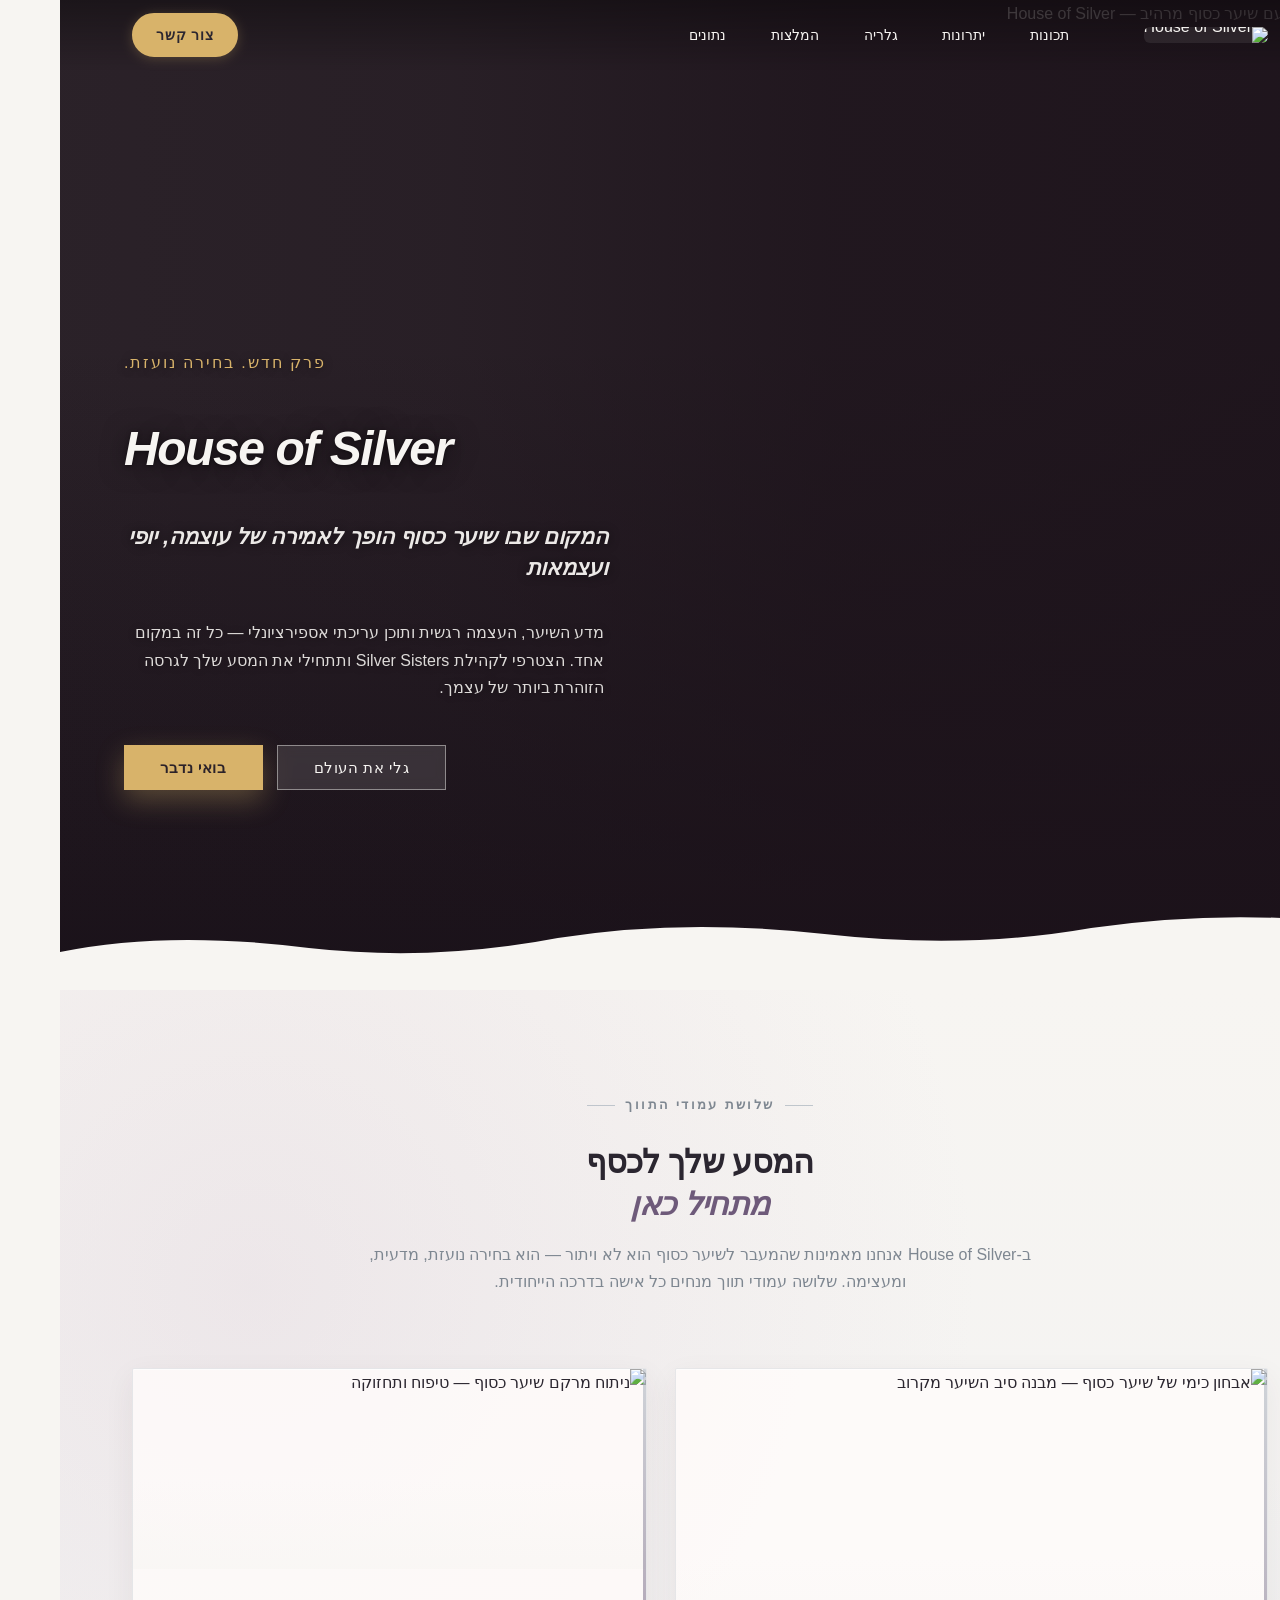
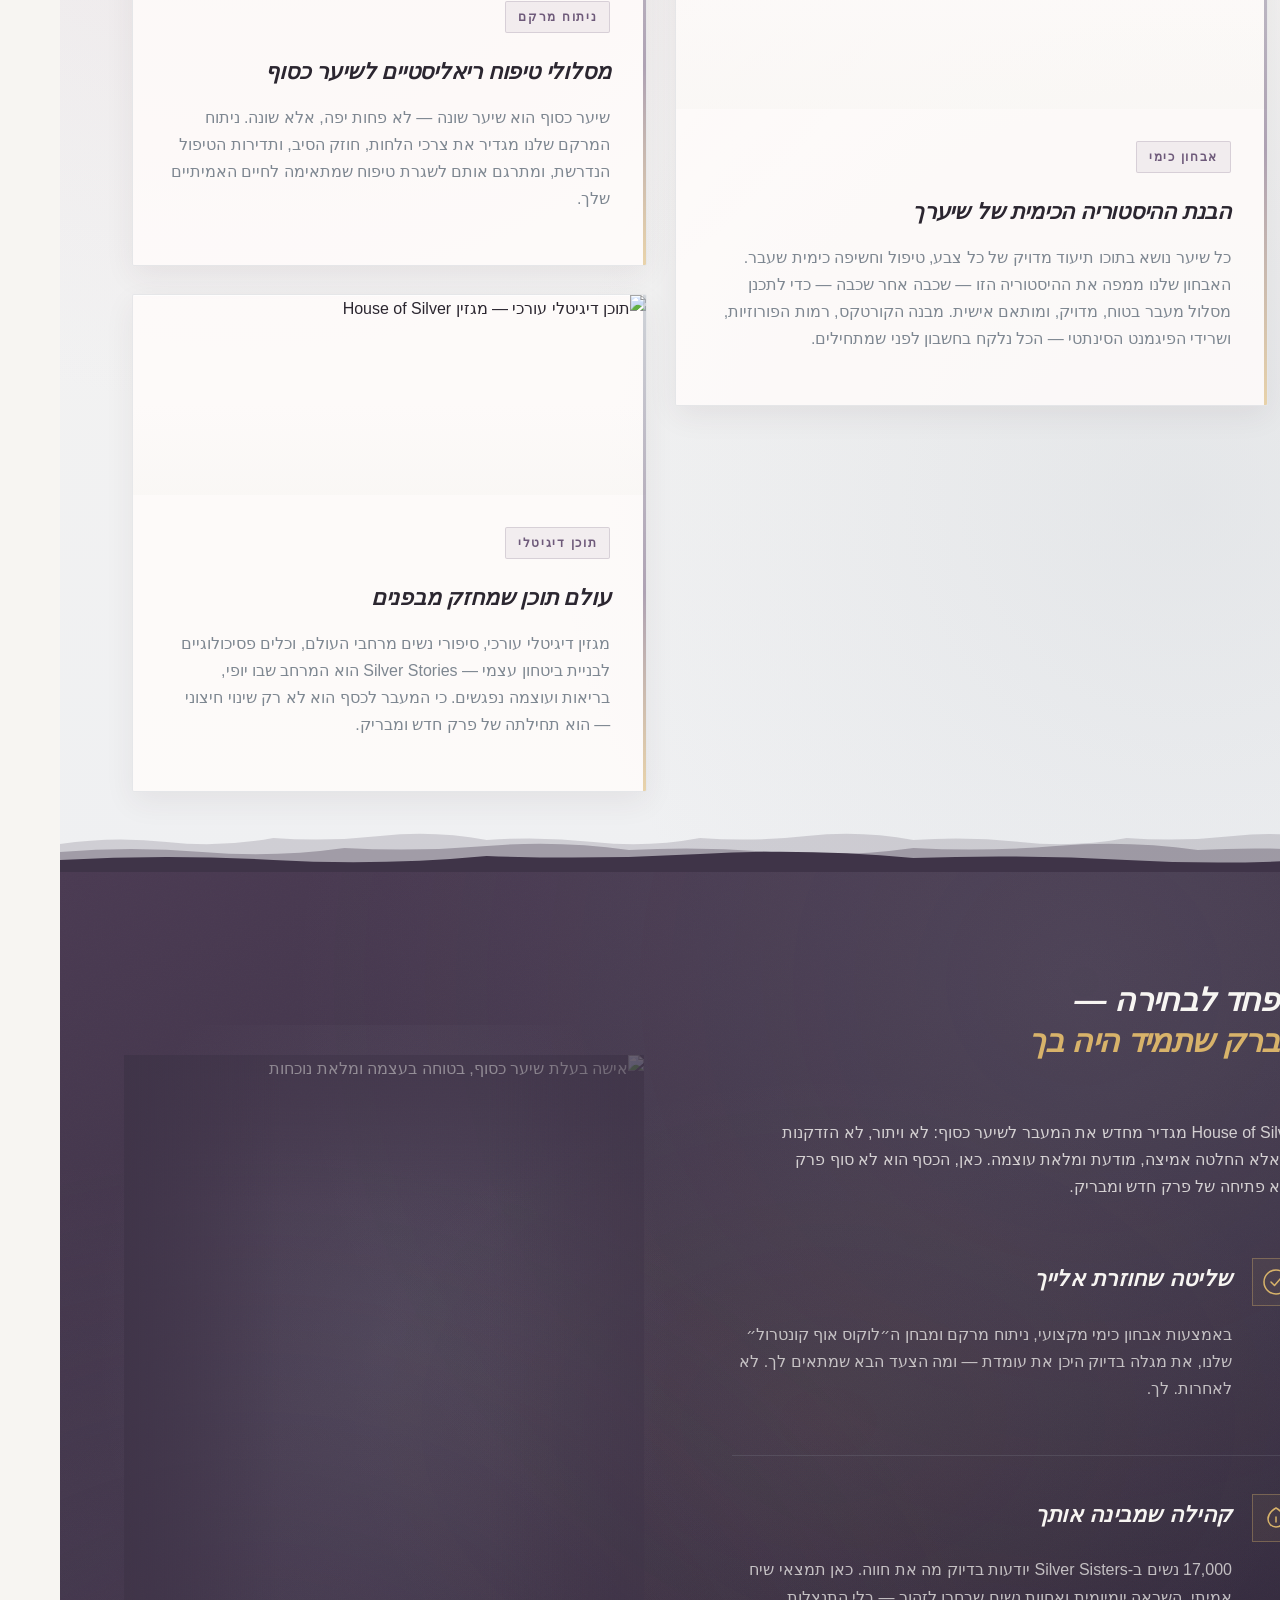
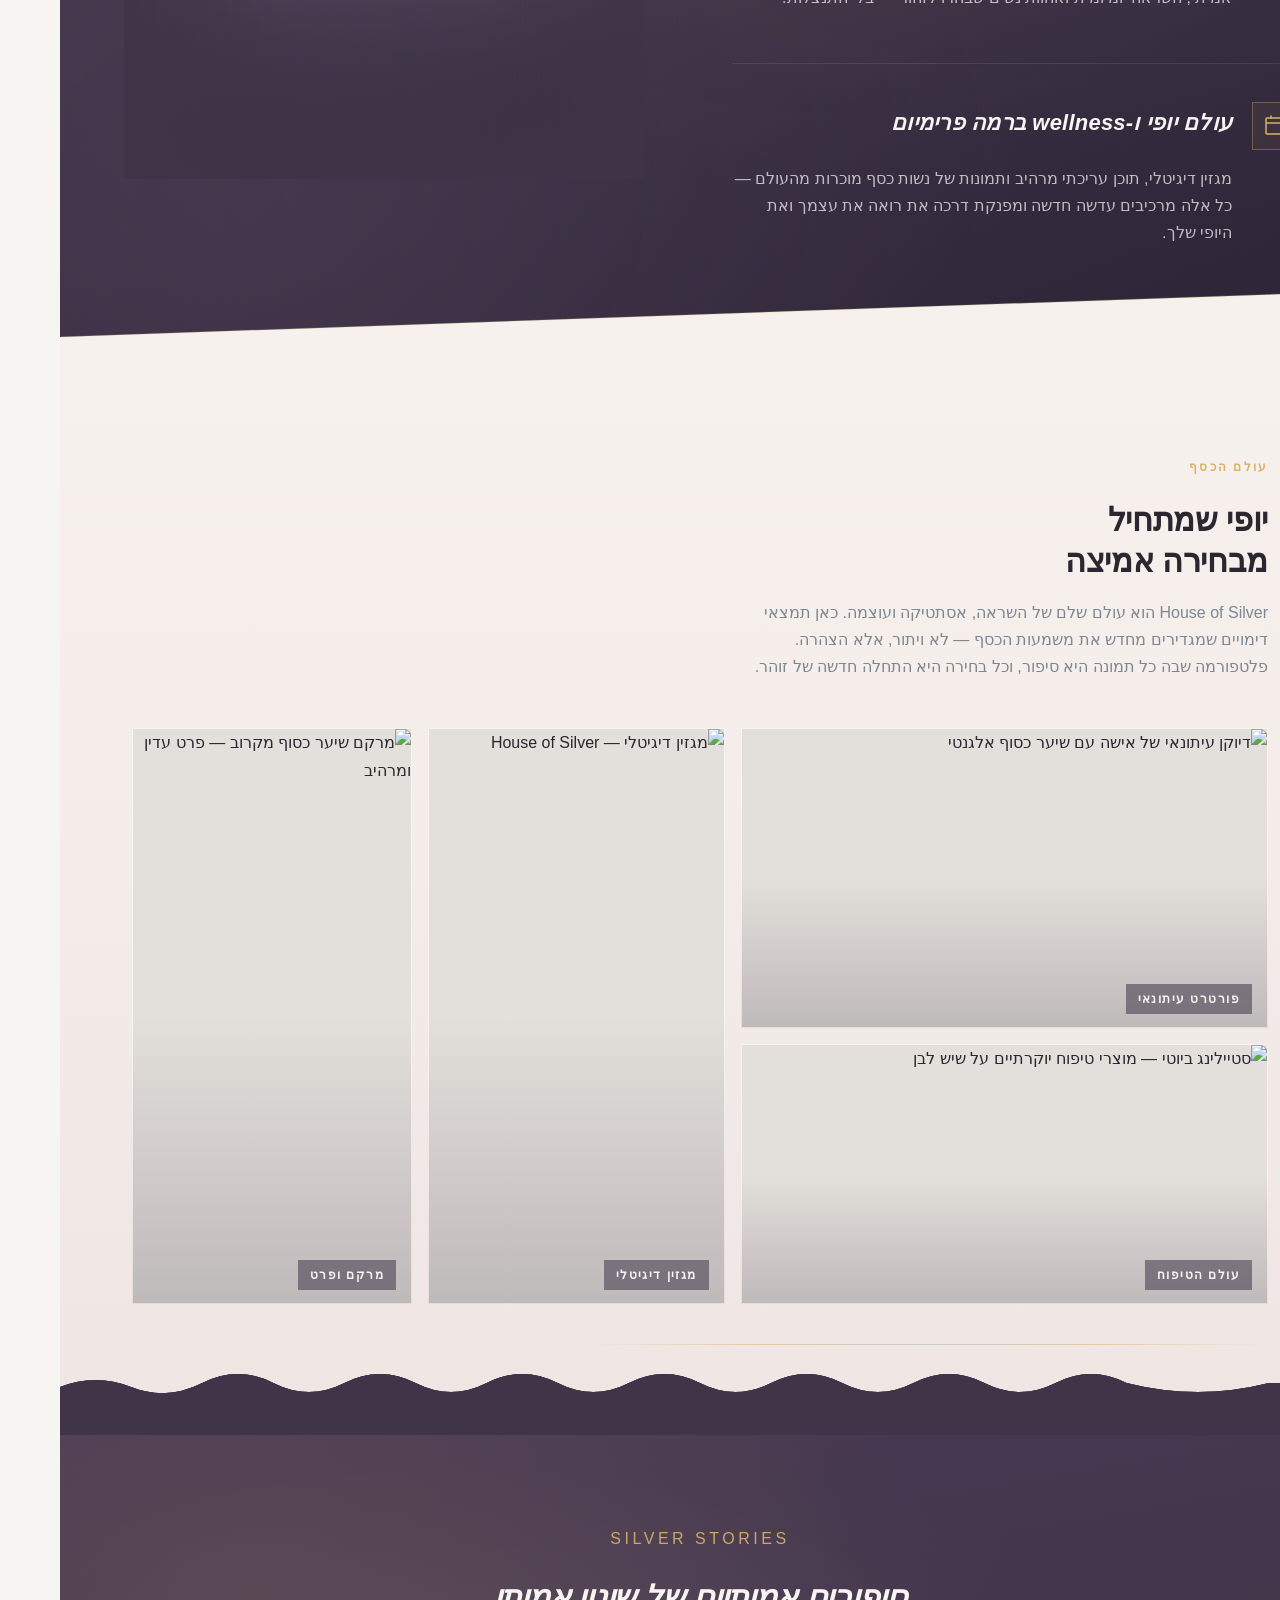
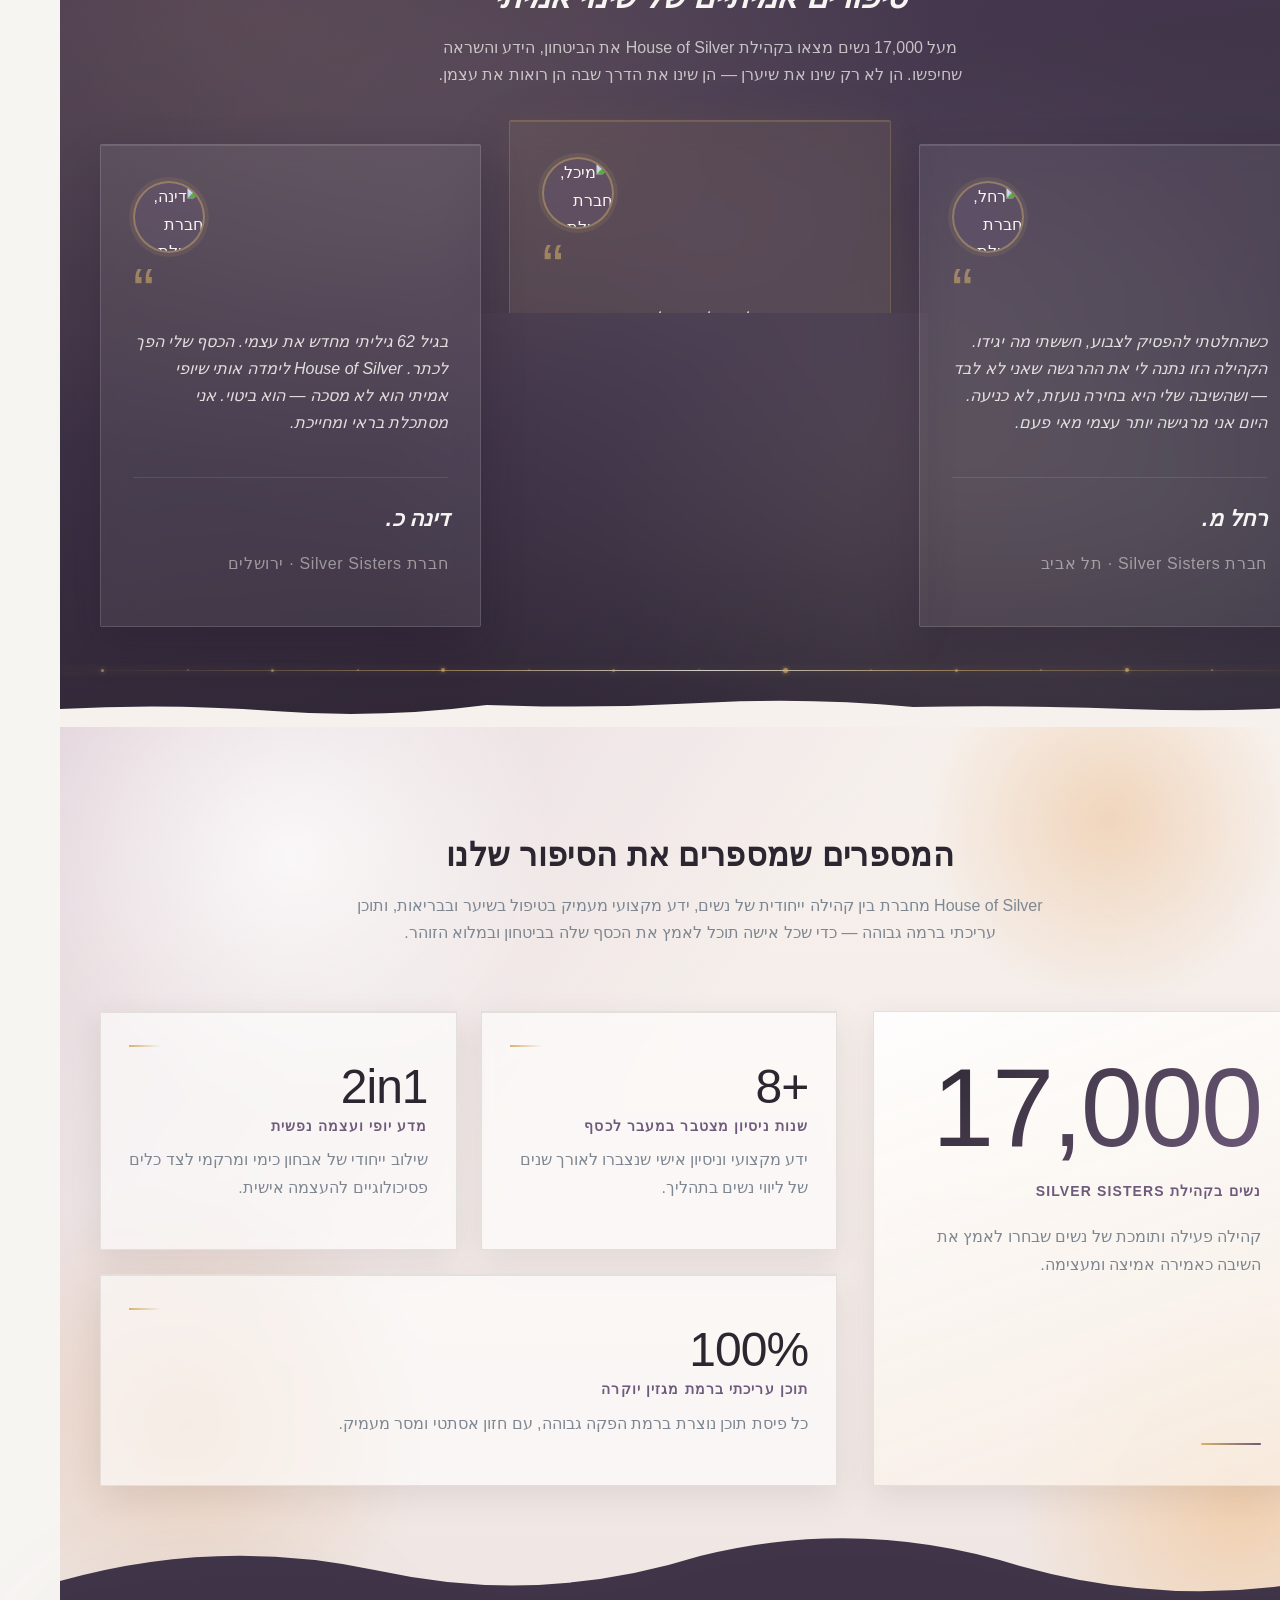
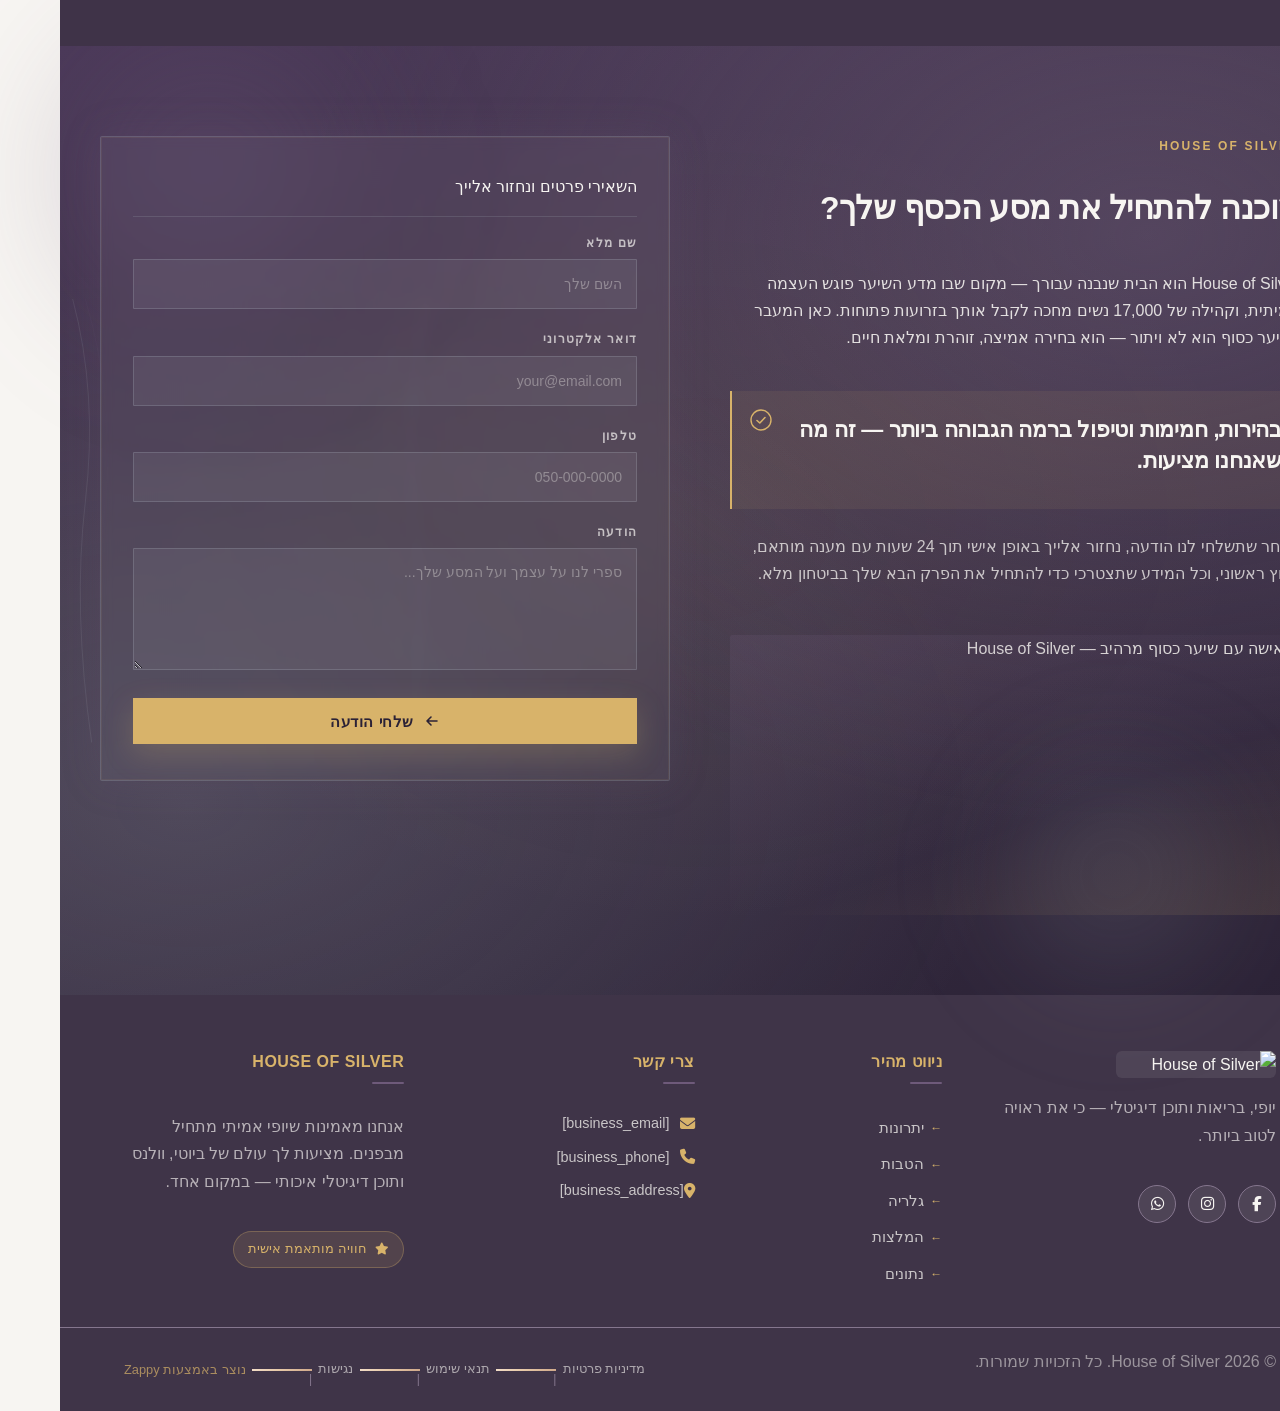
==== index.html @ fc35a5ce "Background sync: Progressive GitHub Sync" ====
<!DOCTYPE html>
<html lang="he" dir="rtl">
<head>
    <meta charset="UTF-8">
    <meta name="viewport" content="width=device-width, initial-scale=1.0">
    <meta name="robots" content="index, follow">
    <title>House of Silver — House of Silver</title>
    <meta name="description" content="House of Silver is a premium digital community and content platform led by Mital Perez Golan, founder of Silver Sisters — a community of 17,000 women embracing ">
    <meta name="keywords" content="House of Silver, house of silver, the house of silver, Silver Stories">
    
    <!-- Favicons -->
    <link rel="icon" type="image/x-icon" href="/assets/favicon.ico">
    <link rel="icon" type="image/png" sizes="16x16" href="/assets/favicon-16x16.png">
    <link rel="icon" type="image/png" sizes="32x32" href="/assets/favicon-32x32.png">
    <link rel="icon" type="image/png" sizes="48x48" href="/assets/favicon-48x48.png">
    <link rel="icon" type="image/png" sizes="192x192" href="/assets/favicon-192x192.png">
    <link rel="icon" type="image/png" sizes="512x512" href="/assets/favicon-512x512.png">
    <link rel="apple-touch-icon" href="/assets/apple-touch-icon.png">
    <!-- Zappy Analytics -->
<script>
(function() {
  'use strict';
  
  // Configuration
  var config = {
    websiteId: '85320a3d-b8fa-4d44-ab72-5dd5419a5a71',
    apiUrl: 'https://api.zappy5.com/api/analytics/track',
    sessionDuration: 30 * 60 * 1000, // 30 minutes
    visitorDuration: 30 * 24 * 60 * 60 * 1000, // 30 days
    trackPageViews: true,
    trackClicks: true,
    trackFormSubmissions: true
  };
  
  // Generate or retrieve persistent visitor ID (30 days)
  function getVisitorId() {
    var visitorKey = 'zappy_visitor_' + config.websiteId;
    var visitor = null;
    
    try {
      visitor = localStorage.getItem(visitorKey);
      if (visitor) {
        var visitorData = JSON.parse(visitor);
        var now = Date.now();
        
        // Check if visitor ID is still valid (30 days)
        if (now - visitorData.created < config.visitorDuration) {
          // Update last seen timestamp
          visitorData.lastSeen = now;
          localStorage.setItem(visitorKey, JSON.stringify(visitorData));
          return visitorData.id;
        }
      }
    } catch (e) {
      console.warn('Zappy Analytics: LocalStorage not available');
    }
    
    // Generate new visitor ID
    var newVisitorId = 'zv_' + Date.now() + '_' + Math.random().toString(36).substr(2, 9);
    
    try {
      localStorage.setItem(visitorKey, JSON.stringify({
        id: newVisitorId,
        created: Date.now(),
        lastSeen: Date.now()
      }));
    } catch (e) {
      // Continue without local storage
    }
    
    return newVisitorId;
  }
  
  // Generate or retrieve session ID (30 minutes)
  function getSessionId() {
    var sessionKey = 'zappy_session_' + config.websiteId;
    var session = null;
    
    try {
      session = sessionStorage.getItem(sessionKey);
      if (session) {
        var sessionData = JSON.parse(session);
        var now = Date.now();
        
        // Check if session is still valid
        if (now - sessionData.timestamp < config.sessionDuration) {
          // Update timestamp
          sessionData.timestamp = now;
          sessionStorage.setItem(sessionKey, JSON.stringify(sessionData));
          return sessionData.id;
        }
      }
    } catch (e) {
      console.warn('Zappy Analytics: SessionStorage not available');
    }
    
    // Generate new session ID
    var newSessionId = 'zs_' + Date.now() + '_' + Math.random().toString(36).substr(2, 9);
    
    try {
      sessionStorage.setItem(sessionKey, JSON.stringify({
        id: newSessionId,
        timestamp: Date.now()
      }));
    } catch (e) {
      // Continue without session storage
    }
    
    return newSessionId;
  }
  
  var visitorId = getVisitorId();
  var sessionId = getSessionId();
  
  // Track an event
  function trackEvent(eventType, data) {
    data = data || {};
    
    var eventData = {
      website_id: config.websiteId,
      event_type: eventType,
      page_path: window.location.pathname,
      referrer: document.referrer || 'direct',
      visitor_id: visitorId,
      session_id: sessionId,
      metadata: data
    };
    
    // Use sendBeacon if available (better for page unload events)
    if (navigator.sendBeacon) {
      var blob = new Blob([JSON.stringify(eventData)], { type: 'application/json' });
      navigator.sendBeacon(config.apiUrl, blob);
    } else {
      // Fallback to fetch
      fetch(config.apiUrl, {
        method: 'POST',
        headers: {
          'Content-Type': 'application/json'
        },
        body: JSON.stringify(eventData),
        keepalive: true
      }).catch(function(error) {
        console.warn('Zappy Analytics: Failed to track event', error);
      });
    }
  }
  
  // Track page view
  if (config.trackPageViews) {
    trackEvent('pageview', {
      title: document.title,
      url: window.location.href
    });
  }
  
  // Track clicks on important elements
  if (config.trackClicks) {
    document.addEventListener('click', function(e) {
      var target = e.target;
      
      // Track button clicks (counted as actions)
      if (target.tagName === 'BUTTON' || target.closest('button')) {
        var button = target.tagName === 'BUTTON' ? target : target.closest('button');
        trackEvent('click', {
          element: 'button',
          text: button.textContent.trim().substring(0, 100),
          id: button.id || null,
          class: button.className || null
        });
      }
      
      // Track link clicks (navigation - not counted as actions)
      else if (target.tagName === 'A' || target.closest('a')) {
        var link = target.tagName === 'A' ? target : target.closest('a');
        trackEvent('navigation', {
          element: 'link',
          text: link.textContent.trim().substring(0, 100),
          href: link.href,
          external: link.hostname !== window.location.hostname
        });
      }
    }, true);
  }
  
  // Track form submissions
  if (config.trackFormSubmissions) {
    document.addEventListener('submit', function(e) {
      var form = e.target;
      
      trackEvent('form_submit', {
        form_id: form.id || null,
        form_name: form.name || null,
        form_action: form.action || null,
        form_method: form.method || 'GET'
      });
    }, true);
  }
  
  // Track time on page (send on page unload)
  var pageLoadTime = Date.now();
  
  window.addEventListener('beforeunload', function() {
    var timeOnPage = Math.floor((Date.now() - pageLoadTime) / 1000); // in seconds
    
    trackEvent('page_unload', {
      time_on_page: timeOnPage,
      page_path: window.location.pathname
    });
  });
  
  // Expose tracking function globally for custom events
  window.zappyAnalytics = {
    track: trackEvent,
    getVisitorId: function() { return visitorId; },
    getSessionId: function() { return sessionId; }
  };
  
})();
</script>
<!-- End Zappy Analytics -->
    <meta property="og:title" content="House of Silver — House of Silver">
  <meta property="og:description" content="House of Silver is a premium digital community and content platform led by Mital Perez Golan, founder of Silver Sisters — a community of 17,000 women embracing ">
  <meta property="og:type" content="website">
  <meta property="og:locale" content="he_IL">
  
  <meta name="twitter:card" content="summary_large_image">
  <meta name="twitter:title" content="House of Silver — House of Silver">
  <meta name="twitter:description" content="House of Silver is a premium digital community and content platform led by Mital Perez Golan, founder of Silver Sisters — a community of 17,000 women embracing ">
  
  <link rel="stylesheet" href="https://cdnjs.cloudflare.com/ajax/libs/font-awesome/6.4.0/css/all.min.css">

    <!-- Favicons -->
    <link rel="icon" type="image/x-icon" href="/assets/favicon.ico">
    <link rel="icon" type="image/png" sizes="16x16" href="/assets/favicon-16x16.png">
    <link rel="icon" type="image/png" sizes="32x32" href="/assets/favicon-32x32.png">
    <link rel="icon" type="image/png" sizes="48x48" href="/assets/favicon-48x48.png">
    <link rel="icon" type="image/png" sizes="192x192" href="/assets/favicon-192x192.png">
    <link rel="icon" type="image/png" sizes="512x512" href="/assets/favicon-512x512.png">
    <link rel="apple-touch-icon" href="/assets/apple-touch-icon.png">
    <!-- Cookie Consent -->
    <link rel="stylesheet" href="https://cdn.jsdelivr.net/npm/vanilla-cookieconsent@3/dist/cookieconsent.css">
    <script src="https://cdn.jsdelivr.net/npm/vanilla-cookieconsent@3/dist/cookieconsent.umd.js"></script>
    <!-- Mickidum Accessibility Toolbar -->
    <script src="https://cdn.jsdelivr.net/gh/mickidum/acc_toolbar/acctoolbar/acctoolbar.min.js"></script>
    <link rel="stylesheet" href="/styles.css">

    <style id="zappy-dropdown-submenu-styles">
      /* ========== DESKTOP DROPDOWN SUBMENU STYLES ========== */
      /* Base styles for dropdown submenus - parent must be positioned */
      .nav-menu li:has(.sub-menu), nav li:has(.sub-menu), .navbar li:has(.sub-menu), #navMenu li:has(.sub-menu) { position: relative; }
      /* Submenu base - hidden by default */
      .nav-menu .sub-menu, nav .sub-menu, .navbar .sub-menu, #navMenu .sub-menu { display: block !important; position: absolute !important; top: 100%; left: 0; min-width: 220px; background: white; border-radius: 8px; box-shadow: 0 8px 25px rgba(0,0,0,0.15); padding: 8px 0; opacity: 0; visibility: hidden; transform: translateY(10px); transition: all 0.3s ease; z-index: 1000; list-style: none; pointer-events: none; }
      /* CRITICAL: Desktop hover styles to show dropdown */
      .nav-menu li:hover > .sub-menu, nav li:hover > .sub-menu, .navbar li:hover > .sub-menu, #navMenu li:hover > .sub-menu { opacity: 1 !important; visibility: visible !important; transform: translateY(0) !important; pointer-events: auto !important; }
      /* Submenu item styling */
      .sub-menu li { list-style: none; margin: 0; padding: 0; }
      .sub-menu a { display: block !important; padding: 10px 16px !important; color: var(--text-dark, #333) !important; font-weight: 500; text-decoration: none; white-space: nowrap; transition: background-color 0.2s; }
      .sub-menu a:hover { background-color: #f5f5f5; }
      /* RTL (Hebrew/Arabic) dropdown positioning */
      [dir="rtl"] .nav-menu .sub-menu, [dir="rtl"] nav .sub-menu, [dir="rtl"] .navbar .sub-menu, html[lang="he"] .nav-menu .sub-menu, html[lang="he"] nav .sub-menu, html[lang="he"] .navbar .sub-menu, html[lang="ar"] .nav-menu .sub-menu, html[lang="ar"] nav .sub-menu, html[lang="ar"] .navbar .sub-menu { left: auto !important; right: 0 !important; }
      /* Hide empty dropdown menus */
      .sub-menu:empty, .sub-menu:not(:has(li:not(.zappy-hidden-menu-item))), .sub-menu:not(:has(li)) { display: none !important; opacity: 0 !important; visibility: hidden !important; pointer-events: none !important; }
      /* Desktop: show submenu on Menu Group hover */
      li:has(.menu-group-title):hover > .sub-menu { opacity: 1 !important; visibility: visible !important; transform: translateY(0) !important; pointer-events: auto !important; }
      /* Menu Group title styling */
      .nav-menu > li > .menu-group-title, #navMenu > li > .menu-group-title { display: inline-block; padding: 0.5rem 1rem; cursor: default; user-select: none; }
      
      /* ========== MOBILE SUBMENU STYLES ========== */
      @media (max-width: 768px) {
        .nav-menu .sub-menu, nav .sub-menu, .navbar .sub-menu, #navMenu .sub-menu { position: static !important; transform: none !important; box-shadow: none !important; background: transparent !important; max-height: 0; overflow: hidden; opacity: 0; visibility: hidden; transition: max-height 0.3s ease, opacity 0.3s ease; padding: 0 !important; border-radius: 0 !important; }
        .sub-menu.mobile-expanded { max-height: 500px !important; opacity: 1 !important; visibility: visible !important; padding: 8px 0 8px 16px !important; }
        [dir="rtl"] .sub-menu.mobile-expanded, html[lang="he"] .sub-menu.mobile-expanded { padding: 8px 16px 8px 0 !important; }
        /* Disable hover behavior on mobile */
        .nav-menu li:hover > .sub-menu, nav li:hover > .sub-menu, .navbar li:hover > .sub-menu, #navMenu li:hover > .sub-menu { opacity: 0; visibility: hidden; pointer-events: none; }
        .nav-menu li > .sub-menu.mobile-expanded, nav li > .sub-menu.mobile-expanded, .navbar li > .sub-menu.mobile-expanded, #navMenu li > .sub-menu.mobile-expanded { opacity: 1 !important; visibility: visible !important; pointer-events: auto !important; }
        .nav-menu li:has(.sub-menu), nav li:has(.sub-menu), .navbar li:has(.sub-menu), #navMenu li:has(.sub-menu) { display: flex !important; flex-wrap: wrap !important; align-items: center !important; position: relative !important; min-height: 44px !important; }
        .nav-menu li:has(.sub-menu) > a, nav li:has(.sub-menu) > a, .navbar li:has(.sub-menu) > a, #navMenu li:has(.sub-menu) > a { flex: 1 !important; min-width: 0 !important; }
        .nav-menu li:has(.sub-menu) > .menu-group-title, nav li:has(.sub-menu) > .menu-group-title, .navbar li:has(.sub-menu) > .menu-group-title, #navMenu li:has(.sub-menu) > .menu-group-title { flex: 1 !important; min-width: 0 !important; padding: 0 !important; line-height: inherit !important; }
        .nav-menu li:has(.sub-menu) > .sub-menu, nav li:has(.sub-menu) > .sub-menu, .navbar li:has(.sub-menu) > .sub-menu, #navMenu li:has(.sub-menu) > .sub-menu { flex-basis: 100% !important; width: 100% !important; }
        .nav-menu li:has(.sub-menu) > a [class*="chevron"], .nav-menu li:has(.sub-menu) > a [class*="arrow"], .nav-menu li:has(.sub-menu) > a .fa-chevron-down, .nav-menu li:has(.sub-menu) > a .fa-angle-down, nav li:has(.sub-menu) > a [class*="chevron"], nav li:has(.sub-menu) > a [class*="arrow"], #navMenu li:has(.sub-menu) > a [class*="chevron"], #navMenu li:has(.sub-menu) > a [class*="arrow"] { display: none !important; visibility: hidden !important; }
        .mobile-submenu-toggle { display: flex !important; align-items: center !important; justify-content: center !important; width: 44px !important; height: auto !important; background: transparent !important; border: none !important; cursor: pointer !important; color: var(--text-light) !important; position: static !important; flex-shrink: 0 !important; align-self: stretch !important; z-index: 2 !important; padding: 0 !important; margin: 0 !important; }
        .mobile-submenu-toggle::after { content: '' !important; width: 0 !important; height: 0 !important; border-left: 6px solid transparent !important; border-right: 6px solid transparent !important; border-top: 7px solid currentColor !important; transition: transform 0.3s ease !important; }
        .mobile-submenu-toggle.expanded::after { transform: rotate(180deg) !important; }
        .sub-menu a { padding: 10px 0 !important; display: block !important; color: var(--text-light) !important; }
        .navbar .sub-menu li a, nav.navbar .sub-menu li a, .zappy-products-dropdown .sub-menu a { color: var(--text-light) !important; }
      }
      @media (min-width: 769px) { .mobile-submenu-toggle { display: none !important; } }
    </style>

    <style id="mobile-lang-menu-deployed-css">
    @media (max-width: 768px) {
      .lang-switcher,
      .nav-cta-container .lang-switcher,
      .nav-container .lang-switcher,
      .navbar .lang-switcher,
      .navbar .nav-cta-container .lang-switcher,
      .nav-icons-left .lang-switcher,
      .nav-ecommerce-icons .lang-switcher { display: none !important; }
      .mobile-lang-menu { width: 100%; border-top: 1px solid rgba(128,128,128,0.2); padding: 8px 0 0 0; margin-top: 8px; }
      .mobile-lang-toggle { display: flex !important; align-items: center; justify-content: space-between; width: 100%; padding: 12px 16px; background: none; border: none; cursor: pointer; font-size: 15px; color: inherit; font-family: inherit; }
      .mobile-lang-toggle::after { content: ''; display: inline-block; width: 8px; height: 8px; border-right: 2px solid currentColor; border-bottom: 2px solid currentColor; transform: rotate(45deg); transition: transform 0.3s ease; margin-left: 8px; }
      .mobile-lang-toggle.expanded::after { transform: rotate(-135deg); }
      .mobile-lang-options { max-height: 0; overflow: hidden; transition: max-height 0.3s ease; }
      .mobile-lang-options.expanded { max-height: 300px; }
      .mobile-lang-option { display: flex !important; align-items: center; gap: 10px; padding: 10px 24px; text-decoration: none; color: inherit; font-size: 14px; font-family: inherit; }
      .mobile-lang-option:hover { background: rgba(128,128,128,0.1); }
      .mobile-lang-option.active { font-weight: 600; opacity: 0.7; pointer-events: none; }
      .mobile-lang-option img { width: 20px; height: 20px; border-radius: 50%; }
    }
    @media (min-width: 769px) {
      .mobile-lang-menu { display: none !important; }
    }
    </style>

    <style id="zappy-widget-visibility">
      #mic-access-tool-general-button, .mic-access-tool-general-button,
      #mic-init-access-tool .mic-access-tool-general-button, #mic-init-access-tool #mic-access-tool-general-button,
      ._access-icon, #mic-access-tool-box, .mic-access-tool-box,
      #mic-init-access-tool #mic-access-tool-box, div[id*="mic-access-tool-box"], ._access-menu {
        display: none !important; visibility: hidden !important; opacity: 0 !important; pointer-events: none !important;
      }
    </style>
</head>
<body>

  <nav class="navbar" dir="rtl">
  <button class="mobile-toggle" id="mobileToggle" aria-label="Menu">
    <svg class="hamburger-icon" width="24" height="24" viewbox="0 0 24 24" fill="none">
      <path d="M3 12h18M3 6h18M3 18h18" stroke="currentColor" stroke-width="2" stroke-linecap="round"></path>
    </svg>
    <svg class="close-icon" width="24" height="24" viewbox="0 0 24 24" fill="none" style="display: none;">
      <path d="M18 6L6 18M6 6l12 12" stroke="currentColor" stroke-width="2" stroke-linecap="round"></path>
    </svg>
  </button>

  <button class="phone-header-btn" data-phone="" aria-label="Call">
    <svg width="20" height="20" viewbox="0 0 24 24" fill="currentColor">
      <path d="M22 16.92v3a2 2 0 0 1-2.18 2 19.79 19.79 0 0 1-8.63-3.07 19.5 19.5 0 0 1-6-6 19.79 19.79 0 0 1-3.07-8.67A2 2 0 0 1 4.11 2h3a2 2 0 0 1 2 1.72 12.84 12.84 0 0 0 .7 2.81 2 2 0 0 1-.45 2.11L8.09 9.91a16 16 0 0 0 6 6l1.27-1.27a2 2 0 0 1 2.11-.45 12.84 12.84 0 0 0 2.81.7A2 2 0 0 1 22 16.92z"></path>
    </svg>
  </button>

  <div class="nav-container">
    <div class="nav-right-group"><div class="nav-brand">
      <a href="/" class="logo-link">
        <img src="/assets/business-logo.webp" alt="House of Silver" class="logo">
      </a>
    </div><ul class="nav-menu" id="navMenu"><li><a href="#features">תכונות</a></li><li><a href="#benefits">יתרונות</a></li><li><a href="#gallery">גלריה</a></li><li><a href="#testimonials">המלצות</a></li><li><a href="#stats">נתונים</a></li></ul></div>

    

    <div class="nav-cta-container">
      <a href="#cta" class="nav-cta-btn">צור קשר</a>
    </div>
  </div>
</nav>
<script>

// Navbar Mobile Menu Toggle and Contrast Fix
(function() {
  // Use 'load' event instead of 'DOMContentLoaded' to ensure we run AFTER all other scripts
  window.addEventListener('load', function() {
    
    // FIX MOBILE BUTTON CONTRAST
    // Detect navbar background color and apply contrasting color to mobile buttons
    const navbar = document.querySelector('.navbar, nav, header');
    if (!navbar) {
      console.log('[Navbar] Navbar element not found');
      return;
    }
    
    // DECLARE VARIABLES EARLY to avoid Temporal Dead Zone errors
    // These are used in multiple places below
    let mobileToggle = document.getElementById('mobileToggle') ||
                       document.querySelector('.mobile-toggle') ||
                       document.querySelector('.hamburger') ||
                       document.querySelector('.hamburger-menu') ||
                       document.querySelector('.menu-toggle') ||
                       document.querySelector('.burger-menu') ||
                       document.querySelector('[aria-label="Menu"]') ||
                       document.querySelector('[aria-label="תפריט"]');
    
    const phoneBtn = document.querySelector('.phone-header-btn');
    
    const computedStyle = window.getComputedStyle(navbar);
    let bgColor = computedStyle.backgroundColor;
    
    console.log('[Navbar] Initial navbar background:', bgColor);
    
    // Check if background is transparent or rgba with 0 alpha
    const isTransparent = bgColor === 'transparent' || 
                         bgColor === 'rgba(0, 0, 0, 0)' ||
                         (bgColor.startsWith('rgba') && bgColor.includes(', 0)'));
    
    if (isTransparent) {
      // Check for background-image or gradient
      const bgImage = computedStyle.backgroundImage;
      if (bgImage && bgImage !== 'none') {
        console.log('[Navbar] Navbar has background image/gradient, using dark text');
        bgColor = 'rgb(240, 240, 240)'; // Assume light background
      } else {
        // Transparent navbar - check body background
        const bodyBg = window.getComputedStyle(document.body).backgroundColor;
        console.log('[Navbar] Navbar transparent, using body background:', bodyBg);
        bgColor = bodyBg;
      }
    }
    
    // Calculate luminance to determine if background is light or dark
    const rgb = bgColor.match(/\d+/g);
    if (rgb && rgb.length >= 3) {
      const r = parseInt(rgb[0]);
      const g = parseInt(rgb[1]);
      const b = parseInt(rgb[2]);
      const luminance = (0.299 * r + 0.587 * g + 0.114 * b) / 255;
      
      // Mobile button colors are set by Claude's AI-generated CSS (same as .nav-menu a)
      // No dynamic color overrides needed - colors come from the generated navbar CSS
      console.log('[Navbar] Mobile button colors preserved from Claude CSS (luminance:', luminance.toFixed(2) + ')');
      
      // FIX ICON SIZES - Ensure SVGs are properly sized and visible
      // INJECT CRITICAL CSS TO OVERRIDE ANY CONFLICTING RULES
      const criticalCSS = document.createElement('style');
      criticalCSS.id = 'zappy-mobile-nav-fix';
      const htmlLang = document.documentElement.lang || 'en';
      const htmlDir = document.documentElement.dir || 'ltr';
      // Check both dir attribute AND lang for RTL detection
      // dir="rtl" is the most reliable indicator
      const isRTL = htmlDir === 'rtl' || htmlLang === 'he' || htmlLang === 'ar';
      
      criticalCSS.textContent = `
        /* Hide mobile buttons on desktop, show only on mobile */
        @media (min-width: 769px) {
          .mobile-toggle,
          .phone-header-btn {
            display: none !important;
          }
        }
        
        /* Show and position mobile buttons correctly on mobile */
        @media (max-width: 768px) {
          .mobile-toggle,
          .phone-header-btn {
            position: absolute !important;
            top: 50% !important;
            transform: translateY(-50%) !important;
            z-index: 1001 !important;
            display: flex !important;
            align-items: center !important;
            justify-content: center !important;
            width: 36px !important;
            height: 36px !important;
            border-radius: 50% !important;
            border: none !important;
            cursor: pointer !important;
            padding: 6px !important;
            background: none !important;
            color: var(--nav-text, var(--text-light)) !important;
          }
          
          /* LTR positioning (default): hamburger LEFT, phone RIGHT */
          html:not([dir="rtl"]):not([lang="he"]):not([lang="ar"]) .mobile-toggle,
          html[dir="ltr"] .mobile-toggle {
            left: 12px !important;
            right: auto !important;
          }
          html:not([dir="rtl"]):not([lang="he"]):not([lang="ar"]) .phone-header-btn,
          html[dir="ltr"] .phone-header-btn {
            right: 12px !important;
            left: auto !important;
          }
          
          /* RTL positioning: hamburger RIGHT, phone LEFT */
          html[dir="rtl"] .mobile-toggle,
          html[lang="he"] .mobile-toggle,
          html[lang="ar"] .mobile-toggle {
            right: 12px !important;
            left: auto !important;
          }
          html[dir="rtl"] .phone-header-btn,
          html[lang="he"] .phone-header-btn,
          html[lang="ar"] .phone-header-btn {
            left: 12px !important;
            right: auto !important;
          }
          
          /* CRITICAL: Ensure nav-container has min-height on mobile */
          /* All children are positioned absolutely/fixed on mobile, so height:auto collapses to 0 */
          .nav-container {
            min-height: 70px !important;
            position: relative !important;
          }
          
          /* Ensure SVG icons are properly sized and inherit color */
          .mobile-toggle svg,
          .phone-header-btn svg {
            width: 24px !important;
            height: 24px !important;
            /* Don't force display - let JavaScript control hamburger/close toggle */
          }
          
          /* Reset nav-cta-container on mobile - remove desktop box-shadow/padding */
          /* that creates a visible ghost box when CTA button is hidden */
          .nav-cta-container {
            box-shadow: none !important;
            padding: 0 !important;
          }
          
          /* Hide nav-cta-container entirely on mobile when there's no lang-switcher */
          /* (only the CTA button is inside, and it's hidden on mobile) */
          .nav-cta-container:not(:has(.lang-switcher)) {
            display: none !important;
          }
          
          /* CRITICAL: Prevent hero image fade gradient from bleeding over headline text */
          /* The .image-fade-gradient has bottom: -30px (extends below parent) */
          /* On mobile stacked layout, this overlaps the h1 text below the image */
          .hero-image-column {
            overflow: hidden !important;
          }
          .image-fade-gradient {
            bottom: 0 !important;
          }
          
          /* Hide desktop language switcher on mobile - hamburger menu handles it */
          /* High specificity to override stored CSS */
          .lang-switcher,
          .nav-cta-container .lang-switcher,
          .nav-container .lang-switcher,
          .navbar .lang-switcher,
          .navbar .nav-cta-container .lang-switcher {
            display: none !important;
          }
        }
      `;
      
      // Remove existing fix if present and inject new one
      const existing = document.getElementById('zappy-mobile-nav-fix');
      if (existing) existing.remove();
      document.head.appendChild(criticalCSS);
      
      console.log('[Navbar] Critical CSS injected for mobile nav positioning');
      
      // ONLY apply inline positioning styles on mobile viewport
      // On desktop, the CSS handles hiding these buttons with display: none
      // Inline styles were breaking desktop layout by overriding CSS
      const isMobileViewport = window.innerWidth <= 768;
      
      if (mobileToggle) {
        // Icon sizing applies to all viewports for consistency
        const hamburgerIcon = mobileToggle.querySelector('.hamburger-icon');
        const closeIcon = mobileToggle.querySelector('.close-icon');
        
        if (hamburgerIcon) {
          hamburgerIcon.style.setProperty('width', '24px', 'important');
          hamburgerIcon.style.setProperty('height', '24px', 'important');
          hamburgerIcon.style.setProperty('display', 'block', 'important'); // Show hamburger by default
        }
        if (closeIcon) {
          closeIcon.style.setProperty('width', '24px', 'important');
          closeIcon.style.setProperty('height', '24px', 'important');
          closeIcon.style.setProperty('display', 'none', 'important'); // Hide close icon by default
        }
        
        // ONLY set positioning inline styles on mobile
        if (isMobileViewport) {
          mobileToggle.style.setProperty('position', 'absolute', 'important');
          mobileToggle.style.setProperty('top', '50%', 'important');
          mobileToggle.style.setProperty('transform', 'translateY(-50%)', 'important');
          mobileToggle.style.setProperty('z-index', '1001', 'important');
          
          // Clear any inline left/right so CSS can take over based on html[dir]
          mobileToggle.style.removeProperty('left');
          mobileToggle.style.removeProperty('right');
          
          console.log('[Navbar] Mobile toggle positioning applied (mobile viewport)');
        } else {
          // On desktop, clear any positioning styles to let CSS handle it
          mobileToggle.style.removeProperty('position');
          mobileToggle.style.removeProperty('top');
          mobileToggle.style.removeProperty('transform');
          mobileToggle.style.removeProperty('z-index');
          mobileToggle.style.removeProperty('left');
          mobileToggle.style.removeProperty('right');
          console.log('[Navbar] Desktop viewport - cleared mobile toggle inline positioning');
        }
      }
      
      if (phoneBtn) {
        // Icon sizing applies to all viewports
        const phoneIcon = phoneBtn.querySelector('svg');
        if (phoneIcon) {
          phoneIcon.style.width = '24px';
          phoneIcon.style.height = '24px';
          phoneIcon.setAttribute('width', '24');
          phoneIcon.setAttribute('height', '24');
        }
        
        // ONLY set positioning inline styles on mobile
        if (isMobileViewport) {
          phoneBtn.style.setProperty('position', 'absolute', 'important');
          phoneBtn.style.setProperty('top', '50%', 'important');
          phoneBtn.style.setProperty('transform', 'translateY(-50%)', 'important');
          phoneBtn.style.setProperty('z-index', '1001', 'important');
          
          // Clear any inline left/right so CSS can take over based on html[dir]
          phoneBtn.style.removeProperty('left');
          phoneBtn.style.removeProperty('right');
          
          console.log('[Navbar] Phone button positioning applied (mobile viewport)');
        } else {
          // On desktop, clear any positioning styles to let CSS handle it
          phoneBtn.style.removeProperty('position');
          phoneBtn.style.removeProperty('top');
          phoneBtn.style.removeProperty('transform');
          phoneBtn.style.removeProperty('z-index');
          phoneBtn.style.removeProperty('left');
          phoneBtn.style.removeProperty('right');
          console.log('[Navbar] Desktop viewport - cleared phone button inline positioning');
        }
      }
    } else {
      console.log('[Navbar] Could not parse background color:', bgColor);
    }
    
    // MOBILE MENU TOGGLE
    // Re-query in case DOM changed (mobileToggle already declared at top of function)
    mobileToggle = document.getElementById('mobileToggle') ||
                   document.querySelector('.mobile-toggle') ||
                   document.querySelector('.hamburger') ||
                   document.querySelector('.hamburger-menu') ||
                   document.querySelector('.menu-toggle') ||
                   document.querySelector('.burger-menu') ||
                   document.querySelector('[aria-label="Menu"]') ||
                   document.querySelector('[aria-label="תפריט"]');
    
    // EXPANDED SEARCH: Find nav menu by ID or class
    const navMenu = document.getElementById('navMenu') ||
                  document.querySelector('.nav-menu') ||
                  document.querySelector('.nav-links') ||
                  document.querySelector('nav ul:not(.submenu)');
    
    if (!mobileToggle || !navMenu) {
      console.log('[Navbar] Mobile toggle or menu not found:', { toggle: !!mobileToggle, menu: !!navMenu });
      return;
    }
    
    // Ensure navMenu has ID for CSS targeting
    if (!navMenu.id) {
      navMenu.id = 'navMenu';
    }
    
    console.log('[Navbar] Initializing mobile menu...');
    
    // Remove any existing event listeners by cloning the button
    const newToggle = mobileToggle.cloneNode(true);
    mobileToggle.parentNode.replaceChild(newToggle, mobileToggle);
    
    // Toggle menu on button click - use newToggle now
    newToggle.addEventListener('click', function(e) {
      e.preventDefault();
      e.stopPropagation();
      
      const hamburgerIcon = this.querySelector('.hamburger-icon');
      const closeIcon = this.querySelector('.close-icon');
      const isActive = navMenu.classList.contains('active');
      
      if (isActive) {
        // Close menu
        navMenu.classList.remove('active');
        if (hamburgerIcon) hamburgerIcon.style.setProperty('display', 'block', 'important');
        if (closeIcon) closeIcon.style.setProperty('display', 'none', 'important');
        document.body.style.overflow = '';
        console.log('[Navbar] Menu closed');
      } else {
        // Open menu
        navMenu.classList.add('active');
        if (hamburgerIcon) hamburgerIcon.style.setProperty('display', 'none', 'important');
        if (closeIcon) closeIcon.style.setProperty('display', 'block', 'important');
        document.body.style.overflow = 'hidden';
        console.log('[Navbar] Menu opened');
      }
    });
    
    // Close menu when clicking nav links (but NOT dropdown toggles)
    const navLinks = navMenu.querySelectorAll('a');
    navLinks.forEach(function(link) {
      link.addEventListener('click', function() {
        // Don't close if it's a dropdown child (unless it's a real navigation link)
        if (this.getAttribute('href') === '#') return;
        
        const hamburgerIcon = newToggle.querySelector('.hamburger-icon');
        const closeIcon = newToggle.querySelector('.close-icon');
        
        navMenu.classList.remove('active');
        if (hamburgerIcon) hamburgerIcon.style.setProperty('display', 'block', 'important');
        if (closeIcon) closeIcon.style.setProperty('display', 'none', 'important');
        document.body.style.overflow = '';
        console.log('[Navbar] Menu closed (link clicked)');
      });
    });
    
    // DROPDOWN MENU TOGGLE (for mobile and touch devices)
    var dropdownToggles = navMenu.querySelectorAll('.dropdown-toggle');
    dropdownToggles.forEach(function(toggle) {
      toggle.addEventListener('click', function(e) {
        e.preventDefault();
        e.stopPropagation();
        var parent = this.closest('.nav-dropdown');
        if (!parent) return;
        
        // Close other open dropdowns at the same level
        var siblings = parent.parentNode.querySelectorAll('.nav-dropdown.open');
        siblings.forEach(function(sib) {
          if (sib !== parent) sib.classList.remove('open');
        });
        
        parent.classList.toggle('open');
        console.log('[Navbar] Dropdown toggled:', parent.classList.contains('open') ? 'open' : 'closed');
      });
    });
    
    // Close dropdowns when clicking outside
    document.addEventListener('click', function(e) {
      if (!e.target.closest('.nav-dropdown')) {
        var openDropdowns = document.querySelectorAll('.nav-dropdown.open');
        openDropdowns.forEach(function(dd) { dd.classList.remove('open'); });
      }
    });
    
    console.log('[Navbar] Dropdown handlers initialized for ' + dropdownToggles.length + ' dropdowns');
    
    // Phone button functionality (phoneBtn already declared at top of function)
    if (phoneBtn) {
      phoneBtn.addEventListener('click', function() {
        // Get phone number from placeholder in page or use default
        const phoneLinks = document.querySelectorAll('a[href^="tel:"]');
        const phoneNumber = phoneLinks.length > 0 
          ? phoneLinks[0].getAttribute('href').replace('tel:', '')
          : '[business_phone]';
        
        window.location.href = 'tel:' + phoneNumber;
        console.log('[Navbar] Phone button clicked');
      });
    }
    
    console.log('[Navbar] Mobile menu initialized successfully');
    
    // === WHATSAPP BUTTON VISIBILITY FIX ===
    // Ensure WhatsApp floating button is hidden on desktop and visible on mobile
    // IMPORTANT: Only target the floating button by its class, NOT generic wa.me links
    const handleWhatsAppVisibility = function() {
      const whatsappBtn = document.querySelector('.whatsapp-float');
      if (whatsappBtn) {
        const isDesktop = window.innerWidth >= 769;
        if (isDesktop) {
          whatsappBtn.style.setProperty('display', 'none', 'important');
          whatsappBtn.style.setProperty('visibility', 'hidden', 'important');
          whatsappBtn.style.setProperty('opacity', '0', 'important');
          whatsappBtn.style.setProperty('pointer-events', 'none', 'important');
          console.log('[WhatsApp] Button hidden on desktop');
        } else {
          whatsappBtn.style.removeProperty('display');
          whatsappBtn.style.removeProperty('visibility');
          whatsappBtn.style.removeProperty('opacity');
          whatsappBtn.style.removeProperty('pointer-events');
          console.log('[WhatsApp] Button visible on mobile');
        }
      }
    };
    
    // Run on load
    handleWhatsAppVisibility();
    
    // Run on resize with debouncing
    let resizeTimer;
    window.addEventListener('resize', function() {
      clearTimeout(resizeTimer);
      resizeTimer = setTimeout(handleWhatsAppVisibility, 100);
    });
  });
})();

</script>
  
  <main>
    <section class="index-hero-section" data-layout-spec="בית-hero" dir="rtl" data-hero-type="fullscreen-scrim">
  <!-- Background Image -->
  <figure class="index-hero-bg-wrapper" aria-hidden="false">
    <img data-hero-bg="true" data-placeholder="index-hero-image-1" data-context="Cinematic full-bleed portrait of a sophisticated silver-haired woman in her 50s, photographed in soft natural studio light with a moonlit silver-blue color veil. She has beautifully styled long silver and white hair, wearing elegant minimal luxury clothing. The composition leaves generous open negative space on the right side for text overlay. Mood: radiant, feminine, editorial — not salon commercial. Subtle brushed-silver texture in the darker edges. Premium beauty and wellness brand aesthetic." width="1920" height="1080" src="/assets/site-index-hero-image-1.webp" alt="אישה עם שיער כסוף מרהיב — House of Silver" class="index-hero-bg-img">
  </figure>

  <!-- Scrim Overlay -->
  <div class="index-hero-scrim" aria-hidden="true"></div>

  <!-- Text Overlay Group -->
  <div class="index-hero-overlay">
    <div class="index-hero-content">
      <p class="index-hero-label">פרק חדש. בחירה נועזת.</p>
      <h1 class="index-hero-h1">House of Silver</h1>
      <h3 class="index-hero-subtitle">המקום שבו שיער כסוף הופך לאמירה של עוצמה, יופי ועצמאות</h3>
      <p class="index-hero-body">מדע השיער, העצמה רגשית ותוכן עריכתי אספירציונלי — כל זה במקום אחד. הצטרפי לקהילת Silver Sisters ותתחילי את המסע שלך לגרסה הזוהרת ביותר של עצמך.</p>
      <div class="index-hero-ctas">
        <a href="#contact" class="index-hero-btn-primary">בואי נדבר</a>
        <a href="#features" class="index-hero-btn-secondary">גלי את העולם</a>
      </div>
    </div>
  </div>

  <!-- Bottom Divider -->
  <div class="index-hero-divider-wrapper" aria-hidden="true">
    <svg data-no-icon-edit="true" aria-hidden="true" viewbox="0 0 1440 90" preserveaspectratio="none" xmlns="http://www.w3.org/2000/svg">
      <defs>
        <linearGradient id="pearlDivider" x1="0%" y1="0%" x2="100%" y2="0%">
          <stop offset="0%" stop-color="#F7F5F2"></stop>
          <stop offset="38%" stop-color="#EDE8E3"></stop>
          <stop offset="62%" stop-color="#F0EBE6"></stop>
          <stop offset="100%" stop-color="#F7F5F2"></stop>
        </linearGradient>
      </defs>
      <path d="M0,90 L0,52 Q120,30 280,48 Q420,62 560,38 Q700,18 860,34 Q1020,50 1160,28 Q1300,10 1440,22 L1440,90 Z" fill="#F7F5F2"></path>
    </svg>
  </div>
</section>

<section id="features" class="index-features-section" data-layout-spec="בית-features" dir="rtl">
  <div class="index-features-container">

    <!-- Section Header -->
    <div class="index-features-header">
      <span class="index-features-eyebrow">שלושת עמודי התווך</span>
      <h2 class="index-features-title">המסע שלך לכסף<br><em>מתחיל כאן</em></h2>
      <p class="index-features-subtitle">ב-House of Silver אנחנו מאמינות שהמעבר לשיער כסוף הוא לא ויתור — הוא בחירה נועזת, מדעית, ומעצימה. שלושה עמודי תווך מנחים כל אישה בדרכה הייחודית.</p>
    </div>

    <!-- Asymmetrical Feature Grid -->
    <div class="index-features-grid">

      <!-- Tall Card (START side) -->
      <article class="index-feature-card index-feature-card--tall">
        <div class="index-feature-card-image-wrap">
          <img data-placeholder="index-features-image-1" data-context="Macro close-up of silver and white hair strands under soft studio light, showing delicate hair fiber texture and chemical color transition zones — some strands show previous warm dye near the ends fading to pure silver at the roots. Premium beauty editorial style, pearl-white background, extremely detailed and tactile." width="560" height="480" src="/assets/site-index-features-image-1.webp" alt="אבחון כימי של שיער כסוף — מבנה סיב השיער מקרוב">
          <div class="index-feature-card-image-overlay"></div>
        </div>
        <div class="index-feature-card-body">
          <span class="index-feature-pill">אבחון כימי</span>
          <h3 class="index-feature-card-title">הבנת ההיסטוריה הכימית של שיערך</h3>
          <p class="index-feature-card-text">כל שיער נושא בתוכו תיעוד מדויק של כל צבע, טיפול וחשיפה כימית שעבר. האבחון שלנו ממפה את ההיסטוריה הזו — שכבה אחר שכבה — כדי לתכנן מסלול מעבר בטוח, מדויק, ומותאם אישית. מבנה הקורטקס, רמות הפורוזיות, ושרידי הפיגמנט הסינתטי — הכל נלקח בחשבון לפני שמתחילים.</p>
        </div>
      </article>

      <!-- Two Stacked Cards (END side) -->
      <div class="index-features-stack">

        <!-- Stacked Card 1 -->
        <article class="index-feature-card index-feature-card--short">
          <div class="index-feature-card-image-wrap index-feature-card-image-wrap--short">
            <img data-placeholder="index-features-image-2" data-context="Elegant close-up of a womans hand gently running through lustrous silver-white hair, showing hair texture and healthy shine. Soft natural light, clean pearl background, refined beauty editorial aesthetic, wellness and care mood." width="560" height="260" src="/assets/site-index-features-image-2.webp" alt="ניתוח מרקם שיער כסוף — טיפוח ותחזוקה">
            <div class="index-feature-card-image-overlay"></div>
          </div>
          <div class="index-feature-card-body">
            <span class="index-feature-pill">ניתוח מרקם</span>
            <h3 class="index-feature-card-title">מסלולי טיפוח ריאליסטיים לשיער כסוף</h3>
            <p class="index-feature-card-text">שיער כסוף הוא שיער שונה — לא פחות יפה, אלא שונה. ניתוח המרקם שלנו מגדיר את צרכי הלחות, חוזק הסיב, ותדירות הטיפול הנדרשת, ומתרגם אותם לשגרת טיפוח שמתאימה לחיים האמיתיים שלך.</p>
          </div>
        </article>

        <!-- Stacked Card 2 -->
        <article class="index-feature-card index-feature-card--short">
          <div class="index-feature-card-image-wrap index-feature-card-image-wrap--short">
            <img data-placeholder="index-features-image-3" data-context="Elegant flat-lay or editorial still-life of a luxury digital magazine open on a tablet, surrounded by beauty objects — a silver hair clip, a small perfume bottle, dried botanicals — on a pearl-white marble surface. Warm accent lighting, premium lifestyle and wellness mood, sophisticated feminine aesthetic." width="560" height="260" src="/assets/site-index-features-image-3.webp" alt="תוכן דיגיטלי עורכי — מגזין House of Silver">
            <div class="index-feature-card-image-overlay"></div>
          </div>
          <div class="index-feature-card-body">
            <span class="index-feature-pill">תוכן דיגיטלי</span>
            <h3 class="index-feature-card-title">עולם תוכן שמחזק מבפנים</h3>
            <p class="index-feature-card-text">מגזין דיגיטלי עורכי, סיפורי נשים מרחבי העולם, וכלים פסיכולוגיים לבניית ביטחון עצמי — Silver Stories הוא המרחב שבו יופי, בריאות ועוצמה נפגשים. כי המעבר לכסף הוא לא רק שינוי חיצוני — הוא תחילתה של פרק חדש ומבריק.</p>
          </div>
        </article>

      </div>
      <!-- end stack -->

    </div>
    <!-- end grid -->

  </div>
  <!-- end container -->

  <!-- Bottom SVG Divider -->
  <div class="index-features-divider-wrapper">
    <svg data-no-icon-edit="true" aria-hidden="true" viewbox="0 0 1440 80" preserveaspectratio="none" xmlns="http://www.w3.org/2000/svg">
      <path d="M0,80 L0,52 Q60,44 120,50 T240,46 Q300,50 360,44 T480,48 Q540,44 600,50 T720,46 Q780,50 840,44 T960,48 Q1020,44 1080,50 T1200,46 Q1260,50 1320,44 T1440,50 L1440,80 Z" fill="#3F3448" opacity="0.18"></path>
      <path d="M0,80 L0,60 Q80,54 160,60 T320,56 Q400,60 480,54 T640,58 Q720,54 800,60 T960,56 Q1040,60 1120,54 T1280,58 Q1360,54 1440,60 L1440,80 Z" fill="#3F3448" opacity="0.32"></path>
      <path d="M0,80 L0,68 Q120,62 240,68 T480,64 Q600,68 720,62 T960,66 Q1080,62 1200,68 T1440,66 L1440,80 Z" fill="#3F3448"></path>
    </svg>
  </div>

</section>

<section class="index-benefits-section" data-layout-spec="בית-benefits" dir="rtl">
  <div class="index-benefits-container">
    <!-- Content Column -->
    <div class="index-benefits-content">
      <h2 class="index-benefits-heading">מפחד לבחירה —<br><em>הברק שתמיד היה בך</em></h2>
      <p class="index-benefits-intro">House of Silver מגדיר מחדש את המעבר לשיער כסוף: לא ויתור, לא הזדקנות — אלא החלטה אמיצה, מודעת ומלאת עוצמה. כאן, הכסף הוא לא סוף פרק אלא פתיחה של פרק חדש ומבריק.</p>

      <div class="index-benefits-list">
        <article class="index-benefits-item">
          <div class="index-benefits-icon-wrap">
            <svg data-element-type="icon" data-icon-type="svg" width="28" height="28" viewbox="0 0 28 28" fill="none" xmlns="http://www.w3.org/2000/svg" aria-hidden="true">
              <circle cx="14" cy="14" r="12" stroke="currentColor" stroke-width="1.5"></circle>
              <path d="M9 14l3.5 3.5L19 10" stroke="currentColor" stroke-width="1.5" stroke-linecap="round" stroke-linejoin="round"></path>
            </svg>
          </div>
          <div class="index-benefits-item-content">
            <h3>שליטה שחוזרת אלייך</h3>
            <p>באמצעות אבחון כימי מקצועי, ניתוח מרקם ומבחן ה״לוקוס אוף קונטרול״ שלנו, את מגלה בדיוק היכן את עומדת — ומה הצעד הבא שמתאים לך. לא לאחרות. לך.</p>
          </div>
        </article>

        <article class="index-benefits-item">
          <div class="index-benefits-icon-wrap">
            <svg data-element-type="icon" data-icon-type="svg" width="28" height="28" viewbox="0 0 28 28" fill="none" xmlns="http://www.w3.org/2000/svg" aria-hidden="true">
              <path d="M14 4C14 4 6 8 6 15a8 8 0 0016 0c0-7-8-11-8-11z" stroke="currentColor" stroke-width="1.5" stroke-linejoin="round"></path>
              <path d="M14 13v5" stroke="currentColor" stroke-width="1.5" stroke-linecap="round"></path>
            </svg>
          </div>
          <div class="index-benefits-item-content">
            <h3>קהילה שמבינה אותך</h3>
            <p>17,000 נשים ב-Silver Sisters יודעות בדיוק מה את חווה. כאן תמצאי שיח אמיתי, השראה יומיומית ואחוות נשים שבחרו לזהור — בלי התנצלות.</p>
          </div>
        </article>

        <article class="index-benefits-item">
          <div class="index-benefits-icon-wrap">
            <svg data-element-type="icon" data-icon-type="svg" width="28" height="28" viewbox="0 0 28 28" fill="none" xmlns="http://www.w3.org/2000/svg" aria-hidden="true">
              <rect x="4" y="6" width="20" height="16" rx="1" stroke="currentColor" stroke-width="1.5"></rect>
              <path d="M4 11h20" stroke="currentColor" stroke-width="1.5"></path>
              <path d="M9 6V4M19 6V4" stroke="currentColor" stroke-width="1.5" stroke-linecap="round"></path>
            </svg>
          </div>
          <div class="index-benefits-item-content">
            <h3>עולם יופי ו-wellness ברמה פרימיום</h3>
            <p>מגזין דיגיטלי, תוכן עריכתי מרהיב ותמונות של נשות כסף מוכרות מהעולם — כל אלה מרכיבים עדשה חדשה ומפנקת דרכה את רואה את עצמך ואת היופי שלך.</p>
          </div>
        </article>
      </div>
    </div>

    <!-- Image Column -->
    <div class="index-benefits-image-col">
      <div class="index-benefits-image-wrap">
        <img data-placeholder="index-benefits-image-1" data-context="Luxury editorial portrait photograph of a confident, composed silver-haired woman in her 50s, shot in a near-monochrome style with deep smoky plum and charcoal tones. She looks directly at the camera with quiet authority and self-possession. Soft studio lighting creates a gentle glow on her silver-white hair. The image feels like high-fashion magazine photography — not advertising stock. Minimal background, sophisticated mood, premium beauty and wellness brand aesthetic." width="560" height="780" src="/assets/site-index-benefits-image-1.webp" alt="אישה בעלת שיער כסוף, בטוחה בעצמה ומלאת נוכחות">
        <div class="index-benefits-image-fade"></div>
      </div>
    </div>
  </div>

  <!-- Bottom angled divider -->
  <div class="index-benefits-divider-wrapper">
    <svg data-no-icon-edit="true" aria-hidden="true" viewbox="0 0 1440 90" preserveaspectratio="none" xmlns="http://www.w3.org/2000/svg">
      <defs>
        <linearGradient id="ib-divider-grad" x1="0" y1="0" x2="1" y2="0">
          <stop offset="0%" stop-color="#F7F5F2"></stop>
          <stop offset="40%" stop-color="#EDE9E4"></stop>
          <stop offset="100%" stop-color="#F7F5F2"></stop>
        </linearGradient>
      </defs>
      <path d="M0,90 L0,55 L1440,10 L1440,90 Z" fill="#F7F1ED"></path>
      <path d="M0,55 L1440,10" stroke="rgba(216,179,106,0.28)" stroke-width="1"></path>
    </svg>
  </div>
</section>

<section class="index-gallery-section" data-layout-spec="בית-gallery" dir="rtl">
  <div class="index-gallery-container">
    <!-- Title Area -->
    <div class="index-gallery-header">
      <span class="index-gallery-eyebrow">עולם הכסף</span>
      <h2 class="index-gallery-title">יופי שמתחיל<br>מבחירה אמיצה</h2>
      <p class="index-gallery-desc">House of Silver הוא עולם שלם של השראה, אסתטיקה ועוצמה. כאן תמצאי דימויים שמגדירים מחדש את משמעות הכסף — לא ויתור, אלא הצהרה. פלטפורמה שבה כל תמונה היא סיפור, וכל בחירה היא התחלה חדשה של זוהר.</p>
    </div>

    <!-- Mosaic Grid -->
    <div class="index-gallery-mosaic">
      <!-- Large landscape image: upper start (right) -->
      <div class="index-gallery-tile tile-large-landscape">
        <div class="index-gallery-img-wrap">
          <img data-placeholder="index-gallery-image-1" data-context="Fashion-forward editorial portrait of a confident silver-haired woman in her 50s wearing elegant white and pearl-toned clothing, soft studio lighting with pearlescent reflections, luxury beauty brand aesthetic, silver and white hair flowing, premium magazine photography style" width="720" height="440" src="/assets/site-index-gallery-image-1.webp" alt="דיוקן עיתונאי של אישה עם שיער כסוף אלגנטי">
          <div class="index-gallery-img-veil"></div>
        </div>
        <div class="index-gallery-tile-label">פורטרט עיתונאי</div>
      </div>

      <!-- Tall portrait image: upper end (left) -->
      <div class="index-gallery-tile tile-tall-portrait">
        <div class="index-gallery-img-wrap">
          <img data-placeholder="index-gallery-image-2" data-context="Extreme close-up macro photography of silver and white hair strands, showing the intricate texture and luminous metallic sheen of silver hair, beautiful light refracting through individual strands, abstract luxury beauty texture, silver threads catching light" width="400" height="560" src="/assets/site-index-gallery-image-2.webp" alt="מרקם שיער כסוף מקרוב — פרט עדין ומרהיב">
          <div class="index-gallery-img-veil"></div>
        </div>
        <div class="index-gallery-tile-label">מרקם ופרט</div>
      </div>

      <!-- Small tile 1: lower start (right) -->
      <div class="index-gallery-tile tile-small-a">
        <div class="index-gallery-img-wrap">
          <img data-placeholder="index-gallery-image-3" data-context="Refined wellness still life flatlay with silver and pearl toned beauty products, hair care serums, a silver comb, white flowers, and luxurious cream textures on a marble surface, elegant and minimal, premium beauty brand photography" width="480" height="300" src="/assets/site-index-gallery-image-3.webp" alt="סטיילינג ביוטי — מוצרי טיפוח יוקרתיים על שיש לבן">
          <div class="index-gallery-img-veil"></div>
        </div>
        <div class="index-gallery-tile-label">עולם הטיפוח</div>
      </div>

      <!-- Small tile 2: lower end (left) -->
      <div class="index-gallery-tile tile-small-b">
        <div class="index-gallery-img-wrap">
          <img data-placeholder="index-gallery-image-4" data-context="Digital editorial magazine spread aesthetic, showing a beautifully designed luxury digital magazine page about silver hair empowerment, featuring a silver-haired woman, elegant typography, and a sophisticated editorial layout with pearl and plum color palette" width="380" height="300" src="/assets/site-index-gallery-image-4.webp" alt="מגזין דיגיטלי — House of Silver">
          <div class="index-gallery-img-veil"></div>
        </div>
        <div class="index-gallery-tile-label">מגזין דיגיטלי</div>
      </div>
    </div>

    <!-- Decorative metallic line -->
    <div class="index-gallery-metallic-line" aria-hidden="true"></div>
  </div>

  <!-- Bottom Divider: smoky-plum scalloped -->
  <div class="index-gallery-divider-wrapper">
    <svg data-no-icon-edit="true" aria-hidden="true" viewbox="0 0 1440 90" preserveaspectratio="none" xmlns="http://www.w3.org/2000/svg">
      <defs>
        <linearGradient id="galleryDividerGrad" x1="0" y1="0" x2="1" y2="0">
          <stop offset="0%" stop-color="#3F3448"></stop>
          <stop offset="40%" stop-color="#4A3655"></stop>
          <stop offset="100%" stop-color="#3F3448"></stop>
        </linearGradient>
        <radialGradient id="pearlHighlight1" cx="30%" cy="100%" r="30%">
          <stop offset="0%" stop-color="rgba(247,245,242,0.13)"></stop>
          <stop offset="100%" stop-color="rgba(247,245,242,0)"></stop>
        </radialGradient>
        <radialGradient id="pearlHighlight2" cx="75%" cy="100%" r="25%">
          <stop offset="0%" stop-color="rgba(216,179,106,0.10)"></stop>
          <stop offset="100%" stop-color="rgba(216,179,106,0)"></stop>
        </radialGradient>
      </defs>
      <!-- Scalloped edge path filling bottom -->
      <path d="M0,90 L0,42 Q40,28 80,42 Q120,56 160,38 Q200,20 240,38 Q280,56 320,38 Q360,20 400,38 Q440,56 480,38 Q520,20 560,38 Q600,56 640,38 Q680,20 720,38 Q760,56 800,38 Q840,20 880,38 Q920,56 960,38 Q1000,20 1040,38 Q1080,56 1120,38 Q1160,20 1200,38 Q1280,56 1360,38 L1440,40 L1440,90 Z" fill="#3F3448"></path>
      <path d="M0,90 L0,42 Q40,28 80,42 Q120,56 160,38 Q200,20 240,38 Q280,56 320,38 Q360,20 400,38 Q440,56 480,38 Q520,20 560,38 Q600,56 640,38 Q680,20 720,38 Q760,56 800,38 Q840,20 880,38 Q920,56 960,38 Q1000,20 1040,38 Q1080,56 1120,38 Q1160,20 1200,38 Q1280,56 1360,38 L1440,40 L1440,90 Z" fill="#3F3448"></path>
      <path d="M0,90 L0,42 Q40,28 80,42 Q120,56 160,38 Q200,20 240,38 Q280,56 320,38 Q360,20 400,38 Q440,56 480,38 Q520,20 560,38 Q600,56 640,38 Q680,20 720,38 Q760,56 800,38 Q840,20 880,38 Q920,56 960,38 Q1000,20 1040,38 Q1080,56 1120,38 Q1160,20 1200,38 Q1280,56 1360,38 L1440,40 L1440,90 Z" fill="#3F3448"></path>
    </svg>
  </div>
</section>

<section id="testimonials" class="index-testimonials-section" data-layout-spec="בית-testimonials" dir="rtl">
  <div class="index-testimonials-bg-bloom" aria-hidden="true"></div>

  <div class="index-testimonials-container">

    <!-- Header -->
    <div class="index-testimonials-header">
      <p class="index-testimonials-eyebrow">Silver Stories</p>
      <h2 class="index-testimonials-title">סיפורים אמיתיים של שינוי אמיתי</h2>
      <p class="index-testimonials-trust-para">מעל 17,000 נשים מצאו בקהילת House of Silver את הביטחון, הידע והשראה שחיפשו. הן לא רק שינו את שיערן — הן שינו את הדרך שבה הן רואות את עצמן.</p>
    </div>

    <!-- Cards Row -->
    <div class="index-testimonials-cards">

      <!-- Card 1 -->
      <article class="index-testimonials-card">
        <div class="index-testimonials-card-inner">
          <div class="index-testimonials-portrait-wrap">
            <img data-placeholder="index-testimonials-image-1" data-context="Elegant portrait of a confident Israeli woman in her 50s with beautiful silver-white hair, warm smile, soft studio lighting, premium beauty aesthetic, feminine and empowering mood" width="80" height="80" src="/assets/site-index-testimonials-image-1.webp" alt="רחל, חברת קהילת Silver Sisters" class="index-testimonials-portrait">
          </div>
          <div class="index-testimonials-quote-mark" aria-hidden="true">“</div>
          <blockquote class="index-testimonials-quote">
            <p>כשהחלטתי להפסיק לצבוע, חששתי מה יגידו. הקהילה הזו נתנה לי את ההרגשה שאני לא לבד — ושהשיבה שלי היא בחירה נועזת, לא כניעה. היום אני מרגישה יותר עצמי מאי פעם.</p>
          </blockquote>
          <footer class="index-testimonials-card-footer">
            <h3 class="index-testimonials-speaker">רחל מ.</h3>
            <p class="index-testimonials-role">חברת Silver Sisters · תל אביב</p>
          </footer>
        </div>
      </article>

      <!-- Card 2 (elevated) -->
      <article class="index-testimonials-card index-testimonials-card--elevated">
        <div class="index-testimonials-card-inner index-testimonials-card-inner--accent">
          <div class="index-testimonials-portrait-wrap">
            <img data-placeholder="index-testimonials-image-2" data-context="Radiant Israeli woman in her 40s with lustrous silver hair styled elegantly, glowing skin, soft bokeh background, luxury wellness and beauty photography style, empowered and serene expression" width="80" height="80" src="/assets/site-index-testimonials-image-2.webp" alt="מיכל, חברת קהילת Silver Sisters" class="index-testimonials-portrait">
          </div>
          <div class="index-testimonials-quote-mark" aria-hidden="true">“</div>
          <blockquote class="index-testimonials-quote">
            <p>האבחון הכימי של מיטל פתח לי עיניים. לראשונה הבנתי בדיוק מה קורה לשיער שלי ואיך לטפל בו נכון. המידע המקצועי בפלטפורמה שינה לי את כל שגרת הטיפוח.</p>
          </blockquote>
          <footer class="index-testimonials-card-footer">
            <h3 class="index-testimonials-speaker">מיכל ר.</h3>
            <p class="index-testimonials-role">חברת Silver Sisters · חיפה</p>
          </footer>
        </div>
      </article>

      <!-- Card 3 -->
      <article class="index-testimonials-card">
        <div class="index-testimonials-card-inner">
          <div class="index-testimonials-portrait-wrap">
            <img data-placeholder="index-testimonials-image-3" data-context="Sophisticated Israeli woman in her 60s with full silver hair, elegant posture, natural light, editorial beauty photography, warm and confident expression, premium lifestyle aesthetic" width="80" height="80" src="/assets/site-index-testimonials-image-3.webp" alt="דינה, חברת קהילת Silver Sisters" class="index-testimonials-portrait">
          </div>
          <div class="index-testimonials-quote-mark" aria-hidden="true">“</div>
          <blockquote class="index-testimonials-quote">
            <p>בגיל 62 גיליתי מחדש את עצמי. הכסף שלי הפך לכתר. House of Silver לימדה אותי שיופי אמיתי הוא לא מסכה — הוא ביטוי. אני מסתכלת בראי ומחייכת.</p>
          </blockquote>
          <footer class="index-testimonials-card-footer">
            <h3 class="index-testimonials-speaker">דינה כ.</h3>
            <p class="index-testimonials-role">חברת Silver Sisters · ירושלים</p>
          </footer>
        </div>
      </article>

    </div>
    <!-- /cards -->

  </div>

  <!-- Bottom metallic divider -->
  <div class="index-testimonials-divider-wrapper">
    <div class="index-testimonials-metallic-line" aria-hidden="true">
      <div class="index-testimonials-line-core"></div>
      <div class="index-testimonials-particles">
        <span></span><span></span><span></span><span></span><span></span>
        <span></span><span></span><span></span><span></span><span></span>
        <span></span><span></span><span></span><span></span><span></span>
      </div>
    </div>
    <svg data-no-icon-edit="true" aria-hidden="true" viewbox="0 0 1440 60" preserveaspectratio="none" xmlns="http://www.w3.org/2000/svg">
      <path d="M0,60 L0,42 Q120,36 240,44 T480,38 Q600,42 720,36 T960,40 Q1080,38 1200,42 T1440,38 L1440,60 Z" fill="#F7F1ED"></path>
    </svg>
  </div>

</section>

<section class="index-stats-section" data-layout-spec="בית-stats" dir="rtl">
  <div class="index-stats-container">
    <div class="index-stats-header">
      <h2 class="index-stats-title">המספרים שמספרים את הסיפור שלנו</h2>
      <p class="index-stats-subtitle">House of Silver מחברת בין קהילה ייחודית של נשים, ידע מקצועי מעמיק בטיפול בשיער ובבריאות, ותוכן עריכתי ברמה גבוהה — כדי שכל אישה תוכל לאמץ את הכסף שלה בביטחון ובמלוא הזוהר.</p>
    </div>
    <div class="index-stats-grid">
      <article class="index-stat-block index-stat-primary">
        <div class="index-stat-inner">
          <span class="index-stat-number">17,000</span>
          <span class="index-stat-label">נשים בקהילת Silver Sisters</span>
          <p class="index-stat-desc">קהילה פעילה ותומכת של נשים שבחרו לאמץ את השיבה כאמירה אמיצה ומעצימה.</p>
        </div>
        <div class="index-stat-accent-line"></div>
      </article>
      <div class="index-stats-secondary-grid">
        <article class="index-stat-block index-stat-secondary">
          <span class="index-stat-number">+8</span>
          <span class="index-stat-label">שנות ניסיון מצטבר במעבר לכסף</span>
          <p class="index-stat-desc">ידע מקצועי וניסיון אישי שנצברו לאורך שנים של ליווי נשים בתהליך.</p>
        </article>
        <article class="index-stat-block index-stat-secondary">
          <span class="index-stat-number">2in1</span>
          <span class="index-stat-label">מדע יופי ועצמה נפשית</span>
          <p class="index-stat-desc">שילוב ייחודי של אבחון כימי ומרקמי לצד כלים פסיכולוגיים להעצמה אישית.</p>
        </article>
        <article class="index-stat-block index-stat-secondary">
          <span class="index-stat-number">100%</span>
          <span class="index-stat-label">תוכן עריכתי ברמת מגזין יוקרה</span>
          <p class="index-stat-desc">כל פיסת תוכן נוצרת ברמת הפקה גבוהה, עם חזון אסתטי ומסר מעמיק.</p>
        </article>
      </div>
    </div>
  </div>
  <div class="index-stats-divider-wrapper" aria-hidden="true">
    <svg data-no-icon-edit="true" aria-hidden="true" viewbox="0 0 1440 120" preserveaspectratio="none" xmlns="http://www.w3.org/2000/svg">
      <defs>
        <linearGradient id="statsArcGrad" x1="0%" y1="0%" x2="100%" y2="0%">
          <stop offset="0%" stop-color="#D8B36A" stop-opacity="0.85"></stop>
          <stop offset="45%" stop-color="#C4A0C0" stop-opacity="0.9"></stop>
          <stop offset="100%" stop-color="#3F3448" stop-opacity="1"></stop>
        </linearGradient>
      </defs>
      <path d="M0,120 L0,55 Q180,10 360,45 Q540,80 720,30 Q900,-10 1080,40 Q1260,85 1440,50 L1440,120 Z" fill="#3F3448"></path>
      <path d="M0,120 L0,70 Q200,35 400,60 Q600,85 720,45 Q900,10 1100,55 Q1280,85 1440,65 L1440,120 Z" fill="#3F3448" opacity="0.92"></path>
    </svg>
  </div>
</section>

<section id="cta" class="index-cta-section" data-layout-spec="בית-cta" dir="rtl">
  <!-- Decorative hair-strand SVG linework -->
  <div class="index-cta-strands" aria-hidden="true">
    <svg data-no-icon-edit="true" aria-hidden="true" viewbox="0 0 600 700" fill="none" xmlns="http://www.w3.org/2000/svg" preserveaspectratio="xMidYMid meet">
      <path d="M580,0 Q540,180 560,350 Q580,520 550,700" stroke="rgba(170,180,190,0.18)" stroke-width="1.5" fill="none"></path>
      <path d="M560,0 Q510,200 530,380 Q550,560 520,700" stroke="rgba(216,179,106,0.12)" stroke-width="1" fill="none"></path>
      <path d="M540,0 Q490,220 510,400 Q530,580 500,700" stroke="rgba(170,180,190,0.10)" stroke-width="1" fill="none"></path>
      <path d="M20,0 Q60,150 40,320 Q20,490 50,700" stroke="rgba(170,180,190,0.14)" stroke-width="1.5" fill="none"></path>
      <path d="M40,0 Q90,170 70,340 Q50,510 80,700" stroke="rgba(110,90,122,0.15)" stroke-width="1" fill="none"></path>
    </svg>
  </div>

  <!-- Lavender haze orbs -->
  <div class="index-cta-orb index-cta-orb--1" aria-hidden="true"></div>
  <div class="index-cta-orb index-cta-orb--2" aria-hidden="true"></div>

  <div class="index-cta-container">

    <!-- Content Column (START / RIGHT in RTL) -->
    <div class="index-cta-content">
      <span class="index-cta-eyebrow">House of Silver</span>
      <h2 class="index-cta-heading">מוכנה להתחיל את מסע הכסף שלך?</h2>
      <p class="index-cta-lead">House of Silver הוא הבית שנבנה עבורך — מקום שבו מדע השיער פוגש העצמה אמיתית, וקהילה של 17,000 נשים מחכה לקבל אותך בזרועות פתוחות. כאן המעבר לשיער כסוף הוא לא ויתור — הוא בחירה אמיצה, זוהרת ומלאת חיים.</p>

      <div class="index-cta-reassurance">
        <div class="index-cta-reassurance-icon" aria-hidden="true">
          <svg data-element-type="icon" data-icon-type="svg" width="22" height="22" viewbox="0 0 22 22" fill="none" xmlns="http://www.w3.org/2000/svg">
            <circle cx="11" cy="11" r="10" stroke="currentColor" stroke-width="1.4"></circle>
            <path d="M7 11.5L9.8 14L15 8.5" stroke="currentColor" stroke-width="1.6" stroke-linecap="round" stroke-linejoin="round"></path>
          </svg>
        </div>
        <h3 class="index-cta-reassurance-text">בהירות, חמימות וטיפול ברמה הגבוהה ביותר — זה מה שאנחנו מציעות.</h3>
      </div>

      <p class="index-cta-closing">לאחר שתשלחי לנו הודעה, נחזור אלייך באופן אישי תוך 24 שעות עם מענה מותאם, ייעוץ ראשוני, וכל המידע שתצטרכי כדי להתחיל את הפרק הבא שלך בביטחון מלא.</p>

      <div class="index-cta-image-wrapper">
        <img data-placeholder="index-cta-image-1" data-context="Elegant close-up portrait of a confident silver-haired woman in her 40s-50s, soft studio lighting with warm golden and cool lavender tones, premium beauty editorial aesthetic, sophisticated and empowering mood, blurred bokeh background, suitable for a luxury wellness and beauty brand called House of Silver" width="480" height="320" src="/assets/site-index-cta-image-1.webp" alt="אישה עם שיער כסוף מרהיב — House of Silver">
        <div class="index-cta-image-glow" aria-hidden="true"></div>
      </div>
    </div>

    <!-- Form Column (END / Left in RTL) -->
    <div class="index-cta-form-col">
      <div class="index-cta-form-wrapper">
        <p class="index-cta-form-intro">השאירי פרטים ונחזור אלייך</p>
        <form class="contact-form index-cta-form" novalidate="">
          <div class="index-cta-field">
            <label for="cta-name">שם מלא</label>
            <input type="text" id="cta-name" name="name" placeholder="השם שלך" autocomplete="name" required="">
          </div>
          <div class="index-cta-field">
            <label for="cta-email">דואר אלקטרוני</label>
            <input type="email" id="cta-email" name="email" placeholder="your@email.com" autocomplete="email" required="">
          </div>
          <div class="index-cta-field">
            <label for="cta-phone">טלפון</label>
            <input type="tel" id="cta-phone" name="phone" placeholder="050-000-0000" autocomplete="tel">
          </div>
          <div class="index-cta-field">
            <label for="cta-message">הודעה</label>
            <textarea id="cta-message" name="message" rows="4" placeholder="ספרי לנו על עצמך ועל המסע שלך..." required=""></textarea>
          </div>
          <button type="submit" class="btn-primary index-cta-submit">
            <span>שלחי הודעה</span>
            <svg data-element-type="icon" data-icon-type="svg" width="16" height="16" viewbox="0 0 16 16" fill="none" xmlns="http://www.w3.org/2000/svg" aria-hidden="true">
              <path d="M13 8H3M7 4L3 8L7 12" stroke="currentColor" stroke-width="1.6" stroke-linecap="round" stroke-linejoin="round"></path>
            </svg>
          </button>
        </form>
      </div>
    </div>

  </div>
</section>
  </main>
  
  <footer class="site-footer"><div class="footer-top"><div class="footer-container"><div class="footer-grid"><div class="footer-col footer-brand"><img src="/assets/business-logo.webp" alt="House of Silver" class="logo"><p class="footer-tagline">יופי, בריאות ותוכן דיגיטלי — כי את ראויה לטוב ביותר.</p><div class="footer-social"><a href="[facebook_handle]" aria-label="Facebook"><i class="fab fa-facebook-f"></i></a><a href="[instagram_handle]" aria-label="Instagram"><i class="fab fa-instagram"></i></a><a href="[whatsapp_handle]" aria-label="WhatsApp"><i class="fab fa-whatsapp"></i></a></div></div><div class="footer-col footer-links"><h4 class="footer-heading">ניווט מהיר</h4><ul><li><a href="#features">יתרונות</a></li><li><a href="#benefits">הטבות</a></li><li><a href="#gallery">גלריה</a></li><li><a href="#testimonials">המלצות</a></li><li><a href="#stats">נתונים</a></li></ul></div><div class="footer-col footer-contact"><h4 class="footer-heading">צרי קשר</h4><ul class="contact-list"><li><i class="fas fa-envelope"></i><a href="mailto:[business_email]">[business_email]</a></li><li><i class="fas fa-phone"></i><a href="tel:[business_phone]">[business_phone]</a></li><li><a href="/"><i class="fas fa-map-marker-alt"></i><span>[business_address]</span></a></li></ul></div><div class="footer-col footer-extra"><h4 class="footer-heading">House of Silver</h4><p class="footer-desc">אנחנו מאמינות שיופי אמיתי מתחיל מבפנים. מציעות לך עולם של ביוטי, וולנס ותוכן דיגיטלי איכותי — במקום אחד.</p><div class="footer-badge"><i class="fas fa-star"></i><span>חוויה מותאמת אישית</span></div></div></div></div></div><div class="footer-bottom"><div class="footer-container"><div class="footer-bottom-inner"><p class="footer-copy">© 2026 House of Silver. כל הזכויות שמורות.</p><div class="footer-legal"><a href="/privacy">מדיניות פרטיות</a><span class="divider">|</span><a href="/terms">תנאי שימוש</a><span class="divider">|</span><a href="/accessibility">נגישות</a><span class="divider">|</span><a href="https://zappy5.com" target="_blank" class="zappy-attribution">נוצר באמצעות Zappy</a></div></div></div></div></footer>
  
  <a href="https://wa.me/[whatsapp_handle]" class="whatsapp-float" aria-label="WhatsApp">
    <i class="fab fa-whatsapp"></i>
  </a>
  
  <div data-integration="accessibility:toolbar"></div>

    <script src="/script.js"></script>

    <script id="zappy-mobile-submenu-script">
    (function() {
      function initMobileSubmenuToggles() {
        if (window.innerWidth > 768) {
          document.querySelectorAll('.mobile-submenu-toggle').forEach(function(btn) { btn.remove(); });
          document.querySelectorAll('.sub-menu.mobile-expanded').forEach(function(menu) { menu.classList.remove('mobile-expanded'); });
          return;
        }
        var items = document.querySelectorAll('.nav-menu li:has(.sub-menu), nav li:has(.sub-menu), .navbar li:has(.sub-menu), #navMenu li:has(.sub-menu)');
        items.forEach(function(li) {
          if (li.querySelector('.mobile-submenu-toggle')) return;
          var submenu = li.querySelector('.sub-menu');
          var parentLink = li.querySelector(':scope > a');
          if (!submenu || !parentLink) return;
          var toggleBtn = document.createElement('button');
          toggleBtn.className = 'mobile-submenu-toggle';
          toggleBtn.setAttribute('aria-label', 'Toggle submenu');
          toggleBtn.setAttribute('type', 'button');
          parentLink.insertAdjacentElement('afterend', toggleBtn);
          toggleBtn.addEventListener('click', function(e) {
            e.preventDefault(); e.stopPropagation();
            document.querySelectorAll('.sub-menu.mobile-expanded').forEach(function(menu) {
              if (menu !== submenu) { menu.classList.remove('mobile-expanded'); var t = menu.parentElement.querySelector('.mobile-submenu-toggle'); if(t) t.classList.remove('expanded'); }
            });
            submenu.classList.toggle('mobile-expanded');
            toggleBtn.classList.toggle('expanded');
          });
        });
      }
      if (document.readyState === 'loading') { document.addEventListener('DOMContentLoaded', initMobileSubmenuToggles); }
      else { initMobileSubmenuToggles(); }
      var resizeTimer; window.addEventListener('resize', function() { clearTimeout(resizeTimer); resizeTimer = setTimeout(initMobileSubmenuToggles, 250); });
      // Re-initialize when mobile menu becomes visible (MutationObserver)
      var observer = new MutationObserver(function(mutations) {
        mutations.forEach(function(mutation) {
          if (mutation.type === 'attributes') {
            var target = mutation.target;
            if (target.classList && (target.classList.contains('active') || target.classList.contains('open'))) {
              setTimeout(initMobileSubmenuToggles, 100);
            }
          }
        });
      });
      setTimeout(function() {
        document.querySelectorAll('.mobile-menu, .nav-menu, #navMenu, nav').forEach(function(menu) {
          observer.observe(menu, { attributes: true, attributeFilter: ['class', 'style'] });
        });
      }, 500);
    })();
    </script>

    <script id="zappy-navbar-scroll-effect">
    (function(){
      var nb=document.querySelector('nav.navbar,.navbar:not(.zappy-catalog-menu)');
      var cm=document.querySelector('.zappy-catalog-menu,#zappy-catalog-menu');
      if(!nb)return;
      var fb='rgba(63,52,72,0.85)';
      var th=60;
      var rs=getComputedStyle(document.documentElement);
      var td=rs.getPropertyValue('--text-dark').trim()||'#1a1a1a';
      var tl=rs.getPropertyValue('--text-light').trim()||'#ffffff';
      var st=false?td:tl;
      nb.style.transition='background 0.3s ease,backdrop-filter 0.3s ease,-webkit-backdrop-filter 0.3s ease,box-shadow 0.3s ease';
      if(cm)cm.style.transition='background 0.3s ease,backdrop-filter 0.3s ease,-webkit-backdrop-filter 0.3s ease';
      var neSel='a,.navbar-brand,.navbar-brand a,.dropdown-toggle,.mobile-toggle,.phone-header-btn,.mobile-hamburger-btn,.mobile-close-btn,.mobile-submenu-toggle,.nav-link';
      var skipCls=['cart-link','login-link','nav-search-toggle','search-toggle'];
      function sTC(c,clr){var els=c.querySelectorAll(neSel);for(var i=0;i<els.length;i++){var sk=false;if(els[i].closest('.sub-menu')||els[i].closest('.dropdown-menu')){sk=true;}for(var j=0;j<skipCls.length;j++){if(els[i].classList.contains(skipCls[j])){sk=true;break;}}if(!sk)els[i].style.setProperty('color',clr,'important');}}
      function cTC(c){var els=c.querySelectorAll(neSel);for(var i=0;i<els.length;i++){if(els[i].closest('.sub-menu')||els[i].closest('.dropdown-menu'))continue;els[i].style.removeProperty('color');}}
      function applyScrolled(){
        nb.classList.add('scrolled');
        if(window.innerWidth>768){
          nb.style.setProperty('--frosted-text',st);
          nb.style.setProperty('background-image','none','important');
          nb.style.setProperty('background-color',fb,'important');
          nb.style.backdropFilter='blur(12px)';nb.style.webkitBackdropFilter='blur(12px)';nb.style.boxShadow='0 2px 16px rgba(0,0,0,0.12)';
          sTC(nb,st);
        }
        if(cm){cm.classList.add('scrolled');if(window.innerWidth>768){cm.style.setProperty('background',fb,'important');cm.style.setProperty('backdrop-filter','blur(12px)','important');cm.style.setProperty('-webkit-backdrop-filter','blur(12px)','important');sTC(cm,st);}}
      }
      function onS(){
        if(window._zappyNavNoDarkHero) return;
        if(window.innerWidth<=768){nb.classList.remove('scrolled');cTC(nb);if(cm){cm.classList.remove('scrolled');cTC(cm);}return;}
        var y=window.scrollY||window.pageYOffset;
        if(y>th){
          nb.classList.add('scrolled');nb.style.setProperty('background-color',fb,'important');nb.style.setProperty('background-image','none','important');
          nb.style.setProperty('--frosted-text',st);nb.style.backdropFilter='blur(12px)';nb.style.webkitBackdropFilter='blur(12px)';nb.style.boxShadow='0 2px 16px rgba(0,0,0,0.12)';
          sTC(nb,st);
          if(cm){cm.classList.add('scrolled');cm.style.setProperty('background',fb,'important');cm.style.setProperty('backdrop-filter','blur(12px)','important');cm.style.setProperty('-webkit-backdrop-filter','blur(12px)','important');sTC(cm,st);}
        }else{
          nb.classList.remove('scrolled');nb.style.setProperty('background-color','transparent','important');nb.style.removeProperty('background-image');
          nb.style.removeProperty('--frosted-text');nb.style.backdropFilter='none';nb.style.webkitBackdropFilter='none';nb.style.boxShadow='none';
          cTC(nb);
          if(cm){cm.classList.remove('scrolled');cm.style.setProperty('background','transparent','important');cm.style.setProperty('backdrop-filter','none','important');cm.style.setProperty('-webkit-backdrop-filter','none','important');cTC(cm);}
        }
      }
      function sLum(rv,gv,bv){rv/=255;gv/=255;bv/=255;rv=rv<=0.03928?rv/12.92:Math.pow((rv+0.055)/1.055,2.4);gv=gv<=0.03928?gv/12.92:Math.pow((gv+0.055)/1.055,2.4);bv=bv<=0.03928?bv/12.92:Math.pow((bv+0.055)/1.055,2.4);return 0.2126*rv+0.7152*gv+0.0722*bv;}
      window.addEventListener('scroll',onS,{passive:true});
      window.addEventListener('resize',onS,{passive:true});
      onS();
      var heroEl=document.querySelector('section[class*="hero"],[data-hero-type],main>section:first-child');
      var hasDH=false;
      if(heroEl){var hCs=getComputedStyle(heroEl);var hBI=hCs.backgroundImage;if(hBI&&hBI!=='none'){if(hBI.indexOf('url(')!==-1){var hM2=hCs.backgroundColor.match(/\d+/g);if(hM2&&hM2.length>=3){hasDH=sLum(parseInt(hM2[0]),parseInt(hM2[1]),parseInt(hM2[2]))<0.4;}else{hasDH=true;}}else if(hBI.indexOf('gradient')!==-1){var cM=hBI.match(/rgba?\(\s*(\d+)\s*,\s*(\d+)\s*,\s*(\d+)/g);if(cM&&cM.length>0){var tLm=0;for(var ci=0;ci<cM.length;ci++){var pts=cM[ci].match(/\d+/g);tLm+=sLum(parseInt(pts[0]),parseInt(pts[1]),parseInt(pts[2]));}hasDH=(tLm/cM.length)<0.4;}else{hasDH=true;}}else{hasDH=true;}}else{var hM=hCs.backgroundColor.match(/\d+/g);if(hM&&hM.length>=3){hasDH=sLum(parseInt(hM[0]),parseInt(hM[1]),parseInt(hM[2]))<0.4;}}}
      if(!hasDH){window.removeEventListener('scroll',onS);window.removeEventListener('resize',onS);applyScrolled();window._zappyNavNoDarkHero=true;}
    })();
    </script>

    <script id="zappy-mobile-lang-menu-script">
    (function() {
      function initMobileLangMenu() {
        if (window.innerWidth > 768) {
          var existingMenu = document.querySelector('.mobile-lang-menu');
          if (existingMenu) existingMenu.remove();
          return;
        }
        if (document.querySelector('.mobile-lang-menu')) return;
        var switcher = document.querySelector('.lang-switcher');
        if (!switcher) return;
        var dropdown = switcher.querySelector('.lang-switcher-dropdown');
        if (!dropdown) return;
        var options = dropdown.querySelectorAll('.lang-option');
        if (options.length === 0) return;
        var navMenu = document.getElementById('navMenu') || document.querySelector('.nav-menu') || document.querySelector('nav ul');
        if (!navMenu) return;
        var currentLang = document.documentElement.lang || 'en';
        var langConfigs = {
          he: {name:'עברית',flag:'https://api.iconify.design/circle-flags/il.svg'},
          en: {name:'English',flag:'https://api.iconify.design/circle-flags/us.svg'},
          ar: {name:'العربية',flag:'https://api.iconify.design/circle-flags/sa.svg'},
          fr: {name:'Français',flag:'https://api.iconify.design/circle-flags/fr.svg'},
          es: {name:'Español',flag:'https://api.iconify.design/circle-flags/es.svg'},
          de: {name:'Deutsch',flag:'https://api.iconify.design/circle-flags/de.svg'},
          ru: {name:'Русский',flag:'https://api.iconify.design/circle-flags/ru.svg'},
          zh: {name:'中文',flag:'https://api.iconify.design/circle-flags/cn.svg'},
          ja: {name:'日本語',flag:'https://api.iconify.design/circle-flags/jp.svg'},
          pt: {name:'Português',flag:'https://api.iconify.design/circle-flags/br.svg'},
          it: {name:'Italiano',flag:'https://api.iconify.design/circle-flags/it.svg'},
          ko: {name:'한국어',flag:'https://api.iconify.design/circle-flags/kr.svg'}
        };
        var container = document.createElement('div');
        container.className = 'mobile-lang-menu';
        var currentConfig = langConfigs[currentLang] || {name:currentLang,flag:''};
        var toggleBtn = document.createElement('button');
        toggleBtn.className = 'mobile-lang-toggle';
        toggleBtn.type = 'button';
        var currentFlagHtml = currentConfig.flag ? '<img src="' + currentConfig.flag + '" width="20" height="20" alt="" style="border-radius:50%;margin-right:8px;margin-left:8px;">' : '';
        toggleBtn.innerHTML = currentFlagHtml + currentConfig.name;
        container.appendChild(toggleBtn);
        var optionsDiv = document.createElement('div');
        optionsDiv.className = 'mobile-lang-options';
        var currentLink = document.createElement('a');
        currentLink.className = 'mobile-lang-option active';
        currentLink.href = '#';
        currentLink.innerHTML = currentFlagHtml + currentConfig.name;
        optionsDiv.appendChild(currentLink);
        options.forEach(function(opt) {
          var link = document.createElement('a');
          link.className = 'mobile-lang-option';
          link.href = opt.getAttribute('href');
          link.innerHTML = opt.innerHTML;
          optionsDiv.appendChild(link);
        });
        container.appendChild(optionsDiv);
        navMenu.appendChild(container);
        toggleBtn.addEventListener('click', function(e) {
          e.preventDefault();
          e.stopPropagation();
          toggleBtn.classList.toggle('expanded');
          optionsDiv.classList.toggle('expanded');
        });
      }
      if (document.readyState === 'loading') { document.addEventListener('DOMContentLoaded', initMobileLangMenu); }
      else { initMobileLangMenu(); }
      window.addEventListener('resize', function() { clearTimeout(window._mlrt); window._mlrt = setTimeout(initMobileLangMenu, 250); });
    })();
    </script>
</body>
</html>
---- styles.css ----
/* Self-hosted fonts (Inter + Rubik for multi-language support) */

/* Inter font (English / LTR languages) */
@font-face {
  font-family: 'Inter';
  font-style: normal;
  font-weight: 400;
  font-display: swap;
  src: url('assets/fonts/Inter-Regular.woff2') format('woff2');
}

@font-face {
  font-family: 'Inter';
  font-style: normal;
  font-weight: 500;
  font-display: swap;
  src: url('assets/fonts/Inter-Medium.woff2') format('woff2');
}

@font-face {
  font-family: 'Inter';
  font-style: normal;
  font-weight: 600;
  font-display: swap;
  src: url('assets/fonts/Inter-SemiBold.woff2') format('woff2');
}

@font-face {
  font-family: 'Inter';
  font-style: normal;
  font-weight: 700;
  font-display: swap;
  src: url('assets/fonts/Inter-Bold.woff2') format('woff2');
}

/* Rubik font (Hebrew / RTL languages) */
@font-face {
  font-family: 'Rubik';
  font-style: normal;
  font-weight: 400;
  font-display: swap;
  src: url('assets/fonts/Rubik-Regular.woff2') format('woff2');
}

@font-face {
  font-family: 'Rubik';
  font-style: normal;
  font-weight: 500;
  font-display: swap;
  src: url('assets/fonts/Rubik-Medium.woff2') format('woff2');
}

@font-face {
  font-family: 'Rubik';
  font-style: normal;
  font-weight: 600;
  font-display: swap;
  src: url('assets/fonts/Rubik-SemiBold.woff2') format('woff2');
}

@font-face {
  font-family: 'Rubik';
  font-style: normal;
  font-weight: 700;
  font-display: swap;
  src: url('assets/fonts/Rubik-Bold.woff2') format('woff2');
}


/* Self-hosted fonts (Inter + Rubik for multi-language support) */

/* Inter font (English / LTR languages) */
@font-face {
  font-family: 'Inter';
  font-style: normal;
  font-weight: 400;
  font-display: swap;
  src: url('assets/fonts/Inter-Regular.woff2') format('woff2');
}

@font-face {
  font-family: 'Inter';
  font-style: normal;
  font-weight: 500;
  font-display: swap;
  src: url('assets/fonts/Inter-Medium.woff2') format('woff2');
}

@font-face {
  font-family: 'Inter';
  font-style: normal;
  font-weight: 600;
  font-display: swap;
  src: url('assets/fonts/Inter-SemiBold.woff2') format('woff2');
}

@font-face {
  font-family: 'Inter';
  font-style: normal;
  font-weight: 700;
  font-display: swap;
  src: url('assets/fonts/Inter-Bold.woff2') format('woff2');
}

/* Rubik font (Hebrew / RTL languages) */
@font-face {
  font-family: 'Rubik';
  font-style: normal;
  font-weight: 400;
  font-display: swap;
  src: url('assets/fonts/Rubik-Regular.woff2') format('woff2');
}

@font-face {
  font-family: 'Rubik';
  font-style: normal;
  font-weight: 500;
  font-display: swap;
  src: url('assets/fonts/Rubik-Medium.woff2') format('woff2');
}

@font-face {
  font-family: 'Rubik';
  font-style: normal;
  font-weight: 600;
  font-display: swap;
  src: url('assets/fonts/Rubik-SemiBold.woff2') format('woff2');
}

@font-face {
  font-family: 'Rubik';
  font-style: normal;
  font-weight: 700;
  font-display: swap;
  src: url('assets/fonts/Rubik-Bold.woff2') format('woff2');
}
@import url('https://fonts.googleapis.com/css2?family=Cormorant+Garamond:ital,wght@0,300;0,400;0,600;0,700;1,300;1,400;1,600&family=Manrope:wght@300;400;500;600;700&display=swap');

:root {
  --primary: #AAB4BE;
  --secondary: #6E5A7A;
  --accent: #D8B36A;
  --bg-light: #F7F5F2;
  --bg-dark: #3F3448;
  --text-dark: #2B2630;
  --text-light: #F7F5F2;
  --text-muted: #7E8791;
  --border-light: #E3DFDA;
  --border-dark: #85768E;
  --nav-bg: transparent;
  --nav-text: #F7F5F2;
  --nav-text-hover: #D8B36A;

  --gradient-primary: linear-gradient(135deg, #3A2C38 0%, #2B2229 100%);
  --gradient-gold-shine: linear-gradient(90deg, rgba(231,201,168,0) 0%, rgba(231,201,168,0.75) 50%, rgba(231,201,168,0) 100%);
  --gradient-secondary: linear-gradient(135deg, #C8B8B9 0%, #A89B9F 100%);
  --gradient-gold-accent: linear-gradient(135deg, #F2DDC8 0%, #E7C9A8 45%, #CFA88A 100%);
  --gradient-dark-section: linear-gradient(180deg, rgba(58,44,56,0.12) 0%, rgba(43,34,41,0.28) 100%);
  --gradient-overlay-dark: linear-gradient(180deg, rgba(42,32,38,0.08) 0%, rgba(42,32,38,0.22) 100%);
  --gradient-light-section: linear-gradient(180deg, #F7F1ED 0%, #EFE6E3 100%);
  --gradient-overlay-light: linear-gradient(180deg, rgba(255,250,247,0.64) 0%, rgba(255,250,247,0.18) 100%);

  --font-heading: 'Cormorant Garamond', 'Canela', Georgia, serif;
  --font-body: 'Manrope', 'Avenir Next', 'Avenir', system-ui, sans-serif;

  --container-max: 1280px;
  --container-padding: 1.5rem;

  --radius-sm: 4px;
  --radius-md: 8px;
  --radius-lg: 16px;
  --radius-full: 9999px;

  --shadow-sm: 0 1px 4px rgba(43, 38, 48, 0.08);
  --shadow-md: 0 4px 16px rgba(43, 38, 48, 0.12);
  --shadow-lg: 0 8px 32px rgba(43, 38, 48, 0.16);

  --transition-fast: 0.15s ease;
  --transition-base: 0.3s ease;
  --transition-slow: 0.5s ease;

  --spacing-xs: 0.25rem;
  --spacing-sm: 0.5rem;
  --spacing-md: 1rem;
  --spacing-lg: 2rem;
  --spacing-xl: 4rem;
  --spacing-2xl: 8rem;
}

*,
*::before,
*::after {
  box-sizing: border-box;
  margin: 0;
  padding: 0;
}

html {
  font-size: 16px !important;
  direction: rtl;
  scroll-behavior: smooth;
  -webkit-text-size-adjust: 100%;
  -moz-text-size-adjust: 100%;
  text-size-adjust: 100%;
}

body {
  font-size: 16px !important;
  line-height: 1.7 !important;
  font-family: 'Rubik', sans-serif;
  font-weight: 400;
  color: var(--text-dark);
  background-color: var(--bg-light);
  -webkit-font-smoothing: antialiased;
  -moz-osx-font-smoothing: grayscale;
  text-rendering: optimizeLegibility;
  overflow-x: hidden;
}

img,
picture,
video,
canvas,
svg {
  display: block;
  max-width: 100%;
}

input,
button,
textarea,
select {
  font: inherit;
}

ul,
ol {
  list-style: none;
}

table {
  border-collapse: collapse;
  border-spacing: 0;
}

hr {
  border: none;
  border-top: 1px solid var(--border-light);
  margin: var(--spacing-lg) 0;
}

h1,
h2,
h3,
h4,
h5,
h6 {
  font-family: 'Rubik', sans-serif;
  color: var(--text-dark);
  font-style: normal;
  letter-spacing: -0.01em;
}

h1 {
  font-size: 48px !important;
  font-weight: 700 !important;
  line-height: 1.2 !important;
  margin-bottom: 1rem !important;
  margin-top: 0.5rem !important;
  letter-spacing: -0.02em;
}

h2 {
  font-size: 32px !important;
  font-weight: 600 !important;
  line-height: 1.3 !important;
  margin-bottom: 1rem !important;
  margin-top: 0.5rem !important;
  letter-spacing: -0.015em;
}

h3 {
  font-size: 22px !important;
  font-weight: 600 !important;
  line-height: 1.4 !important;
  margin-bottom: 1rem !important;
  margin-top: 0.5rem !important;
}

h4 {
  font-family: 'Rubik', sans-serif;
  font-size: 18px;
  font-weight: 600;
  line-height: 1.4;
  margin-bottom: 0.75rem;
  margin-top: 0.5rem;
}

h5 {
  font-family: 'Rubik', sans-serif;
  font-size: 16px;
  font-weight: 600;
  line-height: 1.5;
  margin-bottom: 0.5rem;
  margin-top: 0.5rem;
}

h6 {
  font-family: 'Rubik', sans-serif;
  font-size: 14px;
  font-weight: 600;
  line-height: 1.5;
  margin-bottom: 0.5rem;
  margin-top: 0.5rem;
}

p {
  font-size: 16px !important;
  font-weight: 400 !important;
  line-height: 1.7 !important;
  margin-bottom: 1rem !important;
  font-family: 'Rubik', sans-serif;
  color: var(--text-dark);
}

small,
.small-text {
  font-size: 14px !important;
  font-weight: 400 !important;
  line-height: 1.6 !important;
  font-family: 'Rubik', sans-serif;
}

span,
div,
label,
li,
td,
th,
caption,
figcaption,
blockquote,
cite,
address {
  font-family: 'Rubik', sans-serif;
}

blockquote {
  font-family: 'Rubik', sans-serif;
  font-size: 1.25rem;
  font-style: italic;
  font-weight: 400;
  line-height: 1.6;
  color: var(--text-muted);
  border-right: 3px solid var(--accent);
  padding-right: var(--spacing-md);
  margin: var(--spacing-lg) 0;
}

a {
  color: var(--accent, var(--primary));
  text-decoration: none;
  transition: color var(--transition-fast), opacity var(--transition-fast);
}

a:hover {
  color: var(--secondary);
  opacity: 0.85;
}

a:focus-visible {
  outline: 2px solid var(--accent);
  outline-offset: 3px;
  border-radius: var(--radius-sm);
}

.site-footer a {
  color: inherit;
}

.site-footer a:hover {
  color: var(--nav-text-hover);
  opacity: 1;
}

@media (max-width: 1024px) {
  h1 {
    font-size: 36px !important;
  }

  h2 {
    font-size: 28px !important;
  }

  h3 {
    font-size: 20px !important;
  }

  p {
    font-size: 15px !important;
  }
}

@media (max-width: 768px) {
  h1 {
    font-size: 28px !important;
    margin-bottom: 1rem !important;
    margin-top: 0.5rem !important;
  }

  h2 {
    font-size: 22px !important;
    margin-bottom: 1rem !important;
    margin-top: 0.5rem !important;
  }

  h3 {
    font-size: 18px !important;
    margin-bottom: 1rem !important;
    margin-top: 0.5rem !important;
  }

  p {
    font-size: 14px !important;
  }
}

.container {
  width: 100%;
  max-width: var(--container-max);
  margin-inline: auto;
  padding-inline: var(--container-padding);
}

.container-sm {
  width: 100%;
  max-width: 860px;
  margin-inline: auto;
  padding-inline: var(--container-padding);
}

.container-lg {
  width: 100%;
  max-width: 1440px;
  margin-inline: auto;
  padding-inline: var(--container-padding);
}

.container-fluid {
  width: 100%;
  padding-inline: var(--container-padding);
}

.btn {
  display: inline-flex;
  align-items: center;
  justify-content: center;
  gap: 0.5rem;
  font-family: 'Rubik', sans-serif;
  font-size: 15px;
  font-weight: 500;
  line-height: 1;
  padding: 0.75rem 1.75rem;
  border-radius: var(--radius-sm);
  border: 1.5px solid transparent;
  cursor: pointer;
  text-decoration: none;
  transition: background-color var(--transition-base),
              color var(--transition-base),
              border-color var(--transition-base),
              box-shadow var(--transition-base),
              transform var(--transition-fast);
  white-space: nowrap;
  user-select: none;
  -webkit-user-select: none;
  letter-spacing: 0.02em;
}

.btn:hover {
  transform: translateY(-1px);
}

.btn:active {
  transform: translateY(0);
}

.btn:focus-visible {
  outline: 2px solid var(--accent);
  outline-offset: 3px;
}

.btn:disabled,
.btn[disabled] {
  opacity: 0.5;
  cursor: not-allowed;
  pointer-events: none;
}

.btn-primary {
  background-color: var(--accent);
  color: var(--text-dark);
  border-color: var(--accent);
  box-shadow: 0 2px 8px rgba(216, 179, 106, 0.25);
}

.btn-primary:hover {
  background-color: #c9a05a;
  border-color: #c9a05a;
  color: var(--text-dark);
  box-shadow: 0 4px 16px rgba(216, 179, 106, 0.4);
  opacity: 1;
}

.btn-secondary {
  background-color: var(--secondary);
  color: var(--text-light);
  border-color: var(--secondary);
  box-shadow: 0 2px 8px rgba(110, 90, 122, 0.2);
}

.btn-secondary:hover {
  background-color: #5c4a68;
  border-color: #5c4a68;
  color: var(--text-light);
  box-shadow: 0 4px 16px rgba(110, 90, 122, 0.35);
  opacity: 1;
}

.btn-outline {
  background-color: transparent;
  color: var(--accent);
  border-color: var(--accent);
}

.btn-outline:hover {
  background-color: var(--accent);
  color: var(--text-dark);
  opacity: 1;
}

.btn-outline-light {
  background-color: transparent;
  color: var(--text-light);
  border-color: var(--text-light);
}

.btn-outline-light:hover {
  background-color: var(--text-light);
  color: var(--text-dark);
  opacity: 1;
}

.btn-ghost {
  background-color: transparent;
  color: var(--text-dark);
  border-color: transparent;
}

.btn-ghost:hover {
  background-color: rgba(170, 180, 190, 0.15);
  opacity: 1;
}

.btn-sm {
  font-size: 13px;
  padding: 0.5rem 1.25rem;
}

.btn-lg {
  font-size: 17px;
  padding: 1rem 2.25rem;
}

.section {
  padding-block: var(--spacing-xl);
}

.section-sm {
  padding-block: var(--spacing-lg);
}

.section-lg {
  padding-block: var(--spacing-2xl);
}

.section-dark {
  background-color: var(--bg-dark);
  color: var(--text-light);
}

.section-dark h1,
.section-dark h2,
.section-dark h3,
.section-dark h4,
.section-dark h5,
.section-dark h6,
.section-dark p {
  color: var(--text-light);
}

.section-light {
  background-color: var(--bg-light);
  color: var(--text-dark);
}

.grid {
  display: grid;
  gap: var(--spacing-lg);
}

.grid-2 {
  grid-template-columns: repeat(2, 1fr);
}

.grid-3 {
  grid-template-columns: repeat(3, 1fr);
}

.grid-4 {
  grid-template-columns: repeat(4, 1fr);
}

.flex {
  display: flex;
}

.flex-center {
  display: flex;
  align-items: center;
  justify-content: center;
}

.flex-between {
  display: flex;
  align-items: center;
  justify-content: space-between;
}

.flex-col {
  display: flex;
  flex-direction: column;
}

.text-center {
  text-align: center;
}

.text-start {
  text-align: start;
}

.text-end {
  text-align: end;
}

.text-muted {
  color: var(--text-muted) !important;
}

.text-accent {
  color: var(--accent) !important;
}

.text-light {
  color: var(--text-light) !important;
}

.text-dark {
  color: var(--text-dark) !important;
}

.bg-primary {
  background: var(--gradient-primary);
}

.bg-gold {
  background: var(--gradient-gold-accent);
}

.bg-dark {
  background-color: var(--bg-dark);
}

.bg-light {
  background-color: var(--bg-light);
}

.visually-hidden {
  position: absolute;
  width: 1px;
  height: 1px;
  padding: 0;
  margin: -1px;
  overflow: hidden;
  clip: rect(0, 0, 0, 0);
  white-space: nowrap;
  border: 0;
}

.sr-only {
  position: absolute;
  width: 1px;
  height: 1px;
  padding: 0;
  margin: -1px;
  overflow: hidden;
  clip: rect(0, 0, 0, 0);
  white-space: nowrap;
  border: 0;
}

.truncate {
  overflow: hidden;
  text-overflow: ellipsis;
  white-space: nowrap;
}

.divider {
  width: 60px;
  height: 2px;
  background: var(--gradient-gold-accent);
  margin-block: var(--spacing-md);
}

.divider-center {
  margin-inline: auto;
}

.card {
  background-color: #ffffff;
  border: 1px solid var(--border-light);
  border-radius: var(--radius-md);
  overflow: hidden;
  box-shadow: var(--shadow-sm);
  transition: box-shadow var(--transition-base), transform var(--transition-base);
}

.card:hover {
  box-shadow: var(--shadow-md);
  transform: translateY(-2px);
}

.card-body {
  padding: var(--spacing-lg);
}

.badge {
  display: inline-flex;
  align-items: center;
  font-family: 'Rubik', sans-serif;
  font-size: 12px;
  font-weight: 500;
  line-height: 1;
  padding: 0.3rem 0.75rem;
  border-radius: var(--radius-full);
  letter-spacing: 0.04em;
  text-transform: uppercase;
}

.badge-accent {
  background-color: rgba(216, 179, 106, 0.15);
  color: var(--accent);
  border: 1px solid rgba(216, 179, 106, 0.3);
}

.badge-secondary {
  background-color: rgba(110, 90, 122, 0.12);
  color: var(--secondary);
  border: 1px solid rgba(110, 90, 122, 0.25);
}

.overlay {
  position: relative;
}

.overlay::after {
  content: '';
  position: absolute;
  inset: 0;
  background: var(--gradient-overlay-dark);
  pointer-events: none;
}

.img-cover {
  width: 100%;
  height: 100%;
  object-fit: cover;
  object-position: center;
}

.gap-sm { gap: var(--spacing-sm); }
.gap-md { gap: var(--spacing-md); }
.gap-lg { gap: var(--spacing-lg); }

.mt-0 { margin-top: 0 !important; }
.mb-0 { margin-bottom: 0 !important; }
.mt-sm { margin-top: var(--spacing-sm) !important; }
.mb-sm { margin-bottom: var(--spacing-sm) !important; }
.mt-md { margin-top: var(--spacing-md) !important; }
.mb-md { margin-bottom: var(--spacing-md) !important; }
.mt-lg { margin-top: var(--spacing-lg) !important; }
.mb-lg { margin-bottom: var(--spacing-lg) !important; }
.mt-xl { margin-top: var(--spacing-xl) !important; }
.mb-xl { margin-bottom: var(--spacing-xl) !important; }

.whatsapp-float {
  position: fixed;
  bottom: 20px;
  left: 20px;
  width: 60px;
  height: 60px;
  background: #25D366;
  color: white;
  border-radius: 50%;
  display: flex;
  align-items: center;
  justify-content: center;
  font-size: 30px;
  z-index: 999;
  box-shadow: 0 4px 12px rgba(0, 0, 0, 0.15);
  text-decoration: none;
  transition: transform 0.3s, box-shadow 0.3s;
}

.whatsapp-float:hover {
  transform: scale(1.1);
  box-shadow: 0 6px 20px rgba(0, 0, 0, 0.2);
  color: white;
  opacity: 1;
}

@media (min-width: 769px) {
  .whatsapp-float {
    display: none !important;
  }
}

@media (max-width: 480px) {
  :root {
    --container-padding: 1rem;
    --spacing-xl: 2.5rem;
    --spacing-2xl: 5rem;
  }

  .grid-2,
  .grid-3,
  .grid-4 {
    grid-template-columns: 1fr;
  }

  .btn {
    width: 100%;
    justify-content: center;
  }

  .btn + .btn {
    margin-top: var(--spacing-sm);
  }
}

@media (min-width: 481px) and (max-width: 768px) {
  :root {
    --container-padding: 1.25rem;
    --spacing-xl: 3rem;
    --spacing-2xl: 6rem;
  }

  .grid-3,
  .grid-4 {
    grid-template-columns: repeat(2, 1fr);
  }
}

@media (min-width: 769px) and (max-width: 1024px) {
  :root {
    --container-padding: 1.5rem;
    --spacing-xl: 3.5rem;
  }

  .grid-4 {
    grid-template-columns: repeat(2, 1fr);
  }
}

@media (min-width: 1025px) {
  :root {
    --container-padding: 2rem;
  }
}

@media (min-width: 1441px) {
  :root {
    --container-padding: 2.5rem;
  }
}

@media (prefers-reduced-motion: reduce) {
  *,
  *::before,
  *::after {
    animation-duration: 0.01ms !important;
    animation-iteration-count: 1 !important;
    transition-duration: 0.01ms !important;
    scroll-behavior: auto !important;
  }
}

/* Navbar Styles */
:root {
  --nav-bg: transparent;
  --nav-text: #F7F5F2;
  --nav-text-hover: #D8B36A;
  --primary: #AAB4BE;
  --secondary: #6E5A7A;
  --accent: #D8B36A;
  --bg-light: #F7F5F2;
  --bg-dark: #3F3448;
  --text-dark: #2B2630;
  --text-light: #F7F5F2;
  --text-muted: #7E8791;
  --border-light: #E3DFDA;
  --border-dark: #85768E;
}

.navbar {
  background: var(--nav-bg);
  position: fixed;
  top: 0;
  left: 0;
  right: 0;
  width: 100%;
  z-index: 1000;
  display: flex;
  align-items: center;
  padding: 0 1.5rem;
  box-sizing: border-box;
  background: linear-gradient(to bottom, rgba(43, 38, 48, 0.72) 0%, rgba(43, 38, 48, 0) 100%);
  backdrop-filter: blur(0px);
  transition: background 0.35s ease, box-shadow 0.35s ease;
}

.navbar.scrolled {
  background: rgba(43, 38, 48, 0.92);
  backdrop-filter: blur(12px);
  box-shadow: 0 2px 24px rgba(0,0,0,0.28);
}

.nav-container {
  display: flex;
  align-items: center;
  width: 100%;
  max-width: 1200px;
  margin: 0 auto;
  padding: 1rem 0;
  gap: 2rem;
}

.nav-brand {
  flex-shrink: 0;
  display: flex;
  align-items: center;
}

.logo-link {
  display: flex;
  align-items: center;
  text-decoration: none;
}

.logo {
  max-height: 40px;
  height: auto;
  width: auto;
  display: block;
}

.nav-menu {
  display: flex;
  align-items: center;
  list-style: none;
  margin: 0;
  padding: 0;
  gap: 0.25rem;
  flex: 1;
  justify-content: center;
}

.nav-menu li {
  display: flex;
  align-items: center;
}

.nav-link {
  color: var(--nav-text);
  text-decoration: none;
  font-size: 0.92rem;
  font-weight: 400;
  letter-spacing: 0.04em;
  padding: 0.45rem 0.85rem;
  border-radius: 6px;
  position: relative;
  transition: color 0.25s ease, background 0.25s ease;
  white-space: nowrap;
  font-family: 'Rubik', sans-serif;
}

.nav-link::after {
  content: '';
  position: absolute;
  bottom: 2px;
  right: 0.85rem;
  left: 0.85rem;
  height: 1.5px;
  background: var(--nav-text-hover);
  transform: scaleX(0);
  transform-origin: right center;
  transition: transform 0.28s ease;
  border-radius: 2px;
}

.nav-link:hover {
  color: var(--nav-text-hover);
  background: rgba(216, 179, 106, 0.08);
}

.nav-link:hover::after {
  transform: scaleX(1);
  transform-origin: left center;
}

.nav-cta-container {
  margin-left: auto;
  flex-shrink: 0;
  display: flex;
  align-items: center;
}

.nav-cta-btn {
  display: inline-flex;
  align-items: center;
  justify-content: center;
  background: var(--accent);
  color: var(--text-dark);
  text-decoration: none;
  font-size: 0.9rem;
  font-weight: 600;
  letter-spacing: 0.05em;
  padding: 0.55rem 1.4rem;
  border-radius: 50px;
  border: 2px solid var(--accent);
  transition: background 0.25s ease, color 0.25s ease, border-color 0.25s ease, box-shadow 0.25s ease, transform 0.2s ease;
  white-space: nowrap;
  box-shadow: 0 2px 12px rgba(216, 179, 106, 0.25);
}

.nav-cta-btn:hover {
  background: transparent;
  color: var(--accent);
  border-color: var(--accent);
  box-shadow: 0 4px 20px rgba(216, 179, 106, 0.35);
  transform: translateY(-1px);
}

.mobile-toggle {
  display: none;
  background: none;
  border: none;
  cursor: pointer;
  color: var(--nav-text);
  padding: 0.5rem;
  border-radius: 6px;
  align-items: center;
  justify-content: center;
  transition: color 0.2s ease, background 0.2s ease;
  position: absolute;
  right: 1rem;
  top: 50%;
  transform: translateY(-50%);
  z-index: 1100;
}

.mobile-toggle:hover {
  color: var(--nav-text-hover);
  background: rgba(216, 179, 106, 0.1);
}

.phone-header-btn {
  display: none;
  background: none;
  border: none;
  cursor: pointer;
  color: var(--nav-text);
  padding: 0.5rem;
  border-radius: 6px;
  align-items: center;
  justify-content: center;
  transition: color 0.2s ease, background 0.2s ease;
  position: absolute;
  left: 1rem;
  top: 50%;
  transform: translateY(-50%);
  z-index: 1100;
}

.phone-header-btn:hover {
  color: var(--nav-text-hover);
  background: rgba(216, 179, 106, 0.1);
}

@media (max-width: 768px) {
  .navbar {
    padding: 0;
    background: rgba(43, 38, 48, 0.97);
    backdrop-filter: blur(16px);
  }

  .mobile-toggle {
    display: flex;
  }

  .phone-header-btn {
    display: flex;
  }

  .nav-container {
    flex-direction: column;
    align-items: flex-start;
    padding: 0.85rem 1.25rem;
    gap: 0;
    width: 100%;
  }

  .nav-brand {
    width: 100%;
    justify-content: center;
    padding: 0.25rem 0;
  }

  .nav-menu {
    display: none;
    flex-direction: column;
    width: 100%;
    gap: 0;
    padding: 0.5rem 0 0.75rem;
    border-top: 1px solid rgba(133, 118, 142, 0.3);
    margin-top: 0.5rem;
  }

  .nav-menu.is-open {
    display: flex;
  }

  .nav-menu li {
    width: 100%;
  }

  .nav-link {
    display: block;
    width: 100%;
    padding: 0.7rem 1rem;
    font-size: 1rem;
    border-radius: 8px;
    text-align: right;
  }

  .nav-link::after {
    display: none;
  }

  .nav-cta-container {
    width: 100%;
    margin-left: 0;
    padding: 0.5rem 0 0.25rem;
    border-top: 1px solid rgba(133, 118, 142, 0.3);
    margin-top: 0.25rem;
  }

  .nav-cta-btn {
    width: 100%;
    justify-content: center;
    padding: 0.7rem 1.4rem;
    font-size: 0.95rem;
  }
}
:root {
  --nav-bg: transparent;
  --nav-text: #F7F5F2;
  --nav-text-hover: #D8B36A;
  --primary: #AAB4BE;
  --secondary: #6E5A7A;
  --accent: #D8B36A;
  --bg-light: #F7F5F2;
  --bg-dark: #3F3448;
  --text-dark: #2B2630;
  --text-light: #F7F5F2;
  --text-muted: #7E8791;
  --border-light: #E3DFDA;
  --border-dark: #85768E;
}

.navbar {
  background: var(--nav-bg);
  position: fixed;
  top: 0;
  left: 0;
  right: 0;
  width: 100%;
  z-index: 1000;
  display: flex;
  align-items: center;
  padding: 0 1.5rem;
  box-sizing: border-box;
  background: linear-gradient(to bottom, rgba(43, 38, 48, 0.72) 0%, rgba(43, 38, 48, 0) 100%);
  backdrop-filter: blur(0px);
  transition: background 0.35s ease, box-shadow 0.35s ease;
}

.navbar.scrolled {
  background: rgba(43, 38, 48, 0.92);
  backdrop-filter: blur(12px);
  box-shadow: 0 2px 24px rgba(0,0,0,0.28);
}

.nav-container {
  display: flex;
  align-items: center;
  width: 100%;
  max-width: 1200px;
  margin: 0 auto;
  padding: 1rem 0;
  gap: 2rem;
}

.nav-brand {
  flex-shrink: 0;
  display: flex;
  align-items: center;
}

.logo-link {
  display: flex;
  align-items: center;
  text-decoration: none;
}

.logo {
  max-height: 40px;
  height: auto;
  width: auto;
  display: block;
}

.nav-menu {
  display: flex;
  align-items: center;
  list-style: none;
  margin: 0;
  padding: 0;
  gap: 0.25rem;
  flex: 1;
  justify-content: center;
}

.nav-menu li {
  display: flex;
  align-items: center;
}

.nav-link {
  color: var(--nav-text);
  text-decoration: none;
  font-size: 0.92rem;
  font-weight: 400;
  letter-spacing: 0.04em;
  padding: 0.45rem 0.85rem;
  border-radius: 6px;
  position: relative;
  transition: color 0.25s ease, background 0.25s ease;
  white-space: nowrap;
  font-family: 'Rubik', sans-serif;
}

.nav-link::after {
  content: '';
  position: absolute;
  bottom: 2px;
  right: 0.85rem;
  left: 0.85rem;
  height: 1.5px;
  background: var(--nav-text-hover);
  transform: scaleX(0);
  transform-origin: right center;
  transition: transform 0.28s ease;
  border-radius: 2px;
}

.nav-link:hover {
  color: var(--nav-text-hover);
  background: rgba(216, 179, 106, 0.08);
}

.nav-link:hover::after {
  transform: scaleX(1);
  transform-origin: left center;
}

.nav-cta-container {
  margin-left: auto;
  flex-shrink: 0;
  display: flex;
  align-items: center;
}

.nav-cta-btn {
  display: inline-flex;
  align-items: center;
  justify-content: center;
  background: var(--accent);
  color: var(--text-dark);
  text-decoration: none;
  font-size: 0.9rem;
  font-weight: 600;
  letter-spacing: 0.05em;
  padding: 0.55rem 1.4rem;
  border-radius: 50px;
  border: 2px solid var(--accent);
  transition: background 0.25s ease, color 0.25s ease, border-color 0.25s ease, box-shadow 0.25s ease, transform 0.2s ease;
  white-space: nowrap;
  box-shadow: 0 2px 12px rgba(216, 179, 106, 0.25);
}

.nav-cta-btn:hover {
  background: transparent;
  color: var(--accent);
  border-color: var(--accent);
  box-shadow: 0 4px 20px rgba(216, 179, 106, 0.35);
  transform: translateY(-1px);
}

.mobile-toggle {
  display: none;
  background: none;
  border: none;
  cursor: pointer;
  color: var(--nav-text);
  padding: 0.5rem;
  border-radius: 6px;
  align-items: center;
  justify-content: center;
  transition: color 0.2s ease, background 0.2s ease;
  position: absolute;
  right: 1rem;
  top: 50%;
  transform: translateY(-50%);
  z-index: 1100;
}

.mobile-toggle:hover {
  color: var(--nav-text-hover);
  background: rgba(216, 179, 106, 0.1);
}

.phone-header-btn {
  display: none;
  background: none;
  border: none;
  cursor: pointer;
  color: var(--nav-text);
  padding: 0.5rem;
  border-radius: 6px;
  align-items: center;
  justify-content: center;
  transition: color 0.2s ease, background 0.2s ease;
  position: absolute;
  left: 1rem;
  top: 50%;
  transform: translateY(-50%);
  z-index: 1100;
}

.phone-header-btn:hover {
  color: var(--nav-text-hover);
  background: rgba(216, 179, 106, 0.1);
}

@media (max-width: 768px) {
  .navbar {
    padding: 0;
    background: rgba(43, 38, 48, 0.97);
    backdrop-filter: blur(16px);
  }

  .mobile-toggle {
    display: flex;
  }

  .phone-header-btn {
    display: flex;
  }

  .nav-container {
    flex-direction: column;
    align-items: flex-start;
    padding: 0.85rem 1.25rem;
    gap: 0;
    width: 100%;
  }

  .nav-brand {
    width: 100%;
    justify-content: center;
    padding: 0.25rem 0;
  }

  .nav-menu {
    display: none;
    flex-direction: column;
    width: 100%;
    gap: 0;
    padding: 0.5rem 0 0.75rem;
    border-top: 1px solid rgba(133, 118, 142, 0.3);
    margin-top: 0.5rem;
  }

  .nav-menu.is-open {
    display: flex;
  }

  .nav-menu li {
    width: 100%;
  }

  .nav-link {
    display: block;
    width: 100%;
    padding: 0.7rem 1rem;
    font-size: 1rem;
    border-radius: 8px;
    text-align: right;
  }

  .nav-link::after {
    display: none;
  }

  .nav-cta-container {
    width: 100%;
    margin-left: 0;
    padding: 0.5rem 0 0.25rem;
    border-top: 1px solid rgba(133, 118, 142, 0.3);
    margin-top: 0.25rem;
  }

  .nav-cta-btn {
    width: 100%;
    justify-content: center;
    padding: 0.7rem 1.4rem;
    font-size: 0.95rem;
  }
}


/* ============================================
   NAVBAR LAYOUT - POST-GENERATION FIXES
   Structural layout only - colors from Claude
   ============================================ */

/* Base navbar styles - structural only, colors from AI */
.navbar {
  position: sticky;
  top: 0;
  width: 100%;
  z-index: 1000;
  /* Background color is set by Claude's CSS - don't override */
  box-shadow: 0 2px 4px rgba(0,0,0,0.1);
}

/* ============================================
   DESKTOP LAYOUT (>768px)
   ============================================ */

/* Nav container - constrains max width and provides padding */
.nav-container {
  display: flex;
  align-items: center;
  gap: 1rem;
  position: relative;
  max-width: 1400px;
  margin: 0 auto;
  padding: 1rem 2rem;
  width: 100%;
  box-sizing: border-box;
  min-height: 70px;
}

/* Logo styling (desktop) — mobile logo stays at 110px/35px, do not adjust */
.logo {
  max-height: 40px;
  max-width: 160px !important;
  height: auto;
  width: auto;
  display: block;
  object-fit: contain;
  transition: opacity 0.3s ease;
}

.logo:hover {
  opacity: 0.8;
}

.logo-link {
  display: inline-flex;
  align-items: center;
  text-decoration: none;
  line-height: 0;
}

.logo-link:focus {
  outline: none;
}

/* Nav brand container */
.nav-brand {
  display: flex;
  align-items: center;
  flex-shrink: 0;
  margin: 0;
}

/* Navigation menu - positioned adjacent to logo */
.nav-menu {
  display: flex;
  list-style: none;
  gap: 0.2rem;
  margin: 0;
  padding: 0;
  align-items: center;
  flex-wrap: nowrap;
  flex: 1;
  min-width: 0;
}

.nav-menu li {
  margin: 0;
  padding: 0;
}

.nav-menu > li > a,
.nav-menu > .nav-item > a {
  text-decoration: none;
  transition: color 0.3s ease;
  font-weight: 500;
  font-size: 0.9rem;
  padding: 0.5rem 0.65rem;
  white-space: nowrap;
  color: var(--nav-text, var(--text-light)) !important;
}

.nav-menu > li > a:hover,
.nav-menu > .nav-item > a:hover {
  color: var(--nav-text-hover, var(--secondary)) !important;
}

/* CTA Container - pushed to end of navbar */
.nav-cta-container {
  margin-left: auto;
  display: flex;
  align-items: center;
  align-self: center;
  height: auto;
  max-height: none;
  padding-top: 0;
  padding-bottom: 0;
}

.nav-cta-item {
  list-style: none;
  margin: 0;
  padding: 0;
}

/* CTA button - prevent stretching to fill navbar height.
   AI CSS provides colors/gradients/etc - we only constrain sizing.
   display: inline-flex + max-height: 44px keeps it as a compact pill. */
.nav-cta-btn {
  display: inline-flex;
  align-items: center;
  align-self: center;
  height: auto;
  max-height: 44px;
  padding-top: 0.5rem;
  padding-bottom: 0.5rem;
  white-space: nowrap;
  box-sizing: border-box;
  overflow: hidden;
}

/* ============================================
   LTR DESKTOP LAYOUT (English, Spanish, French)
   ============================================ */
html[dir="ltr"] .nav-container,
html[lang="en"] .nav-container,
html[lang="es"] .nav-container,
html[lang="fr"] .nav-container {
  justify-content: flex-start;
}

html[dir="ltr"] .nav-menu,
html[lang="en"] .nav-menu,
html[lang="es"] .nav-menu,
html[lang="fr"] .nav-menu {
  margin-left: 0;
  margin-right: 0;
}

html[dir="ltr"] .nav-cta-container,
html[lang="en"] .nav-cta-container,
html[lang="es"] .nav-cta-container,
html[lang="fr"] .nav-cta-container {
  margin-left: auto;
  margin-right: 0;
}

/* ============================================
   RTL DESKTOP LAYOUT (Hebrew, Arabic)
   ============================================ */
html[dir="rtl"] .nav-container,
html[lang="he"] .nav-container,
html[lang="ar"] .nav-container {
  flex-direction: row-reverse;
  justify-content: space-between;
}

/* CTA on the left in RTL */
html[dir="rtl"] .nav-cta-container,
html[lang="he"] .nav-cta-container,
html[lang="ar"] .nav-cta-container {
  order: -1;
  margin: 0;
}

/* Wrapper groups menu and logo together on the right */
html[dir="rtl"] .nav-right-group,
html[lang="he"] .nav-right-group,
html[lang="ar"] .nav-right-group {
  display: flex;
  align-items: center;
  gap: 1rem;
  order: 1;
  flex: 1;
  min-width: 0;
  flex-direction: row-reverse;
}

/* Within wrapper: Logo on far right, menu to its left */
html[dir="rtl"] .nav-right-group .nav-brand,
html[lang="he"] .nav-right-group .nav-brand,
html[lang="ar"] .nav-right-group .nav-brand {
  order: 2;
}

html[dir="rtl"] .nav-right-group .nav-menu,
html[lang="he"] .nav-right-group .nav-menu,
html[lang="ar"] .nav-right-group .nav-menu {
  order: 1;
}

/* ============================================
   DROPDOWN MENUS (Desktop)
   ============================================ */
.nav-dropdown {
  position: relative;
}

.dropdown-toggle {
  background: none;
  border: none;
  cursor: pointer;
  font-family: 'Rubik', sans-serif;
  font-size: 0.9rem;
  font-weight: 500;
  display: inline-flex;
  align-items: center;
  gap: 4px;
  padding: 0.5rem 0.65rem;
  color: var(--nav-text, var(--text-light)) !important;
  transition: color 0.3s ease;
  white-space: nowrap;
}

.dropdown-toggle:hover {
  color: var(--nav-text-hover, var(--secondary)) !important;
}

.dropdown-arrow {
  width: 10px;
  height: 10px;
  flex-shrink: 0;
  transition: transform 0.2s ease;
}

.nav-dropdown:hover .dropdown-arrow,
.nav-dropdown.open .dropdown-arrow {
  transform: rotate(180deg);
}

.nav-dropdown {
  overflow: visible !important;
}

.dropdown-menu {
  display: none;
  position: absolute;
  top: calc(100% + 8px);
  min-width: 220px;
  background: var(--bg-light, #ffffff);
  box-shadow: 0 8px 24px rgba(0,0,0,0.15);
  border-radius: 8px;
  padding: 8px 0;
  z-index: 100001;
  list-style: none;
  margin: 0;
}

html[dir="rtl"] .dropdown-menu,
html[lang="he"] .dropdown-menu,
html[lang="ar"] .dropdown-menu {
  right: 0;
  left: auto;
}

html[dir="ltr"] .dropdown-menu,
html:not([dir="rtl"]):not([lang="he"]):not([lang="ar"]) .dropdown-menu {
  left: 0;
  right: auto;
}

@media (min-width: 769px) {
  .nav-dropdown:hover > .dropdown-menu {
    display: block;
  }
}

.dropdown-menu li {
  margin: 0;
  padding: 0;
}

.dropdown-menu li a {
  display: block;
  padding: 10px 20px;
  text-decoration: none;
  white-space: nowrap;
  font-weight: 400;
  font-size: 0.9em;
  color: var(--text-dark, #1a1a1a) !important;
  transition: background 0.2s ease, color 0.2s ease;
}

.dropdown-menu li a:hover {
  background: rgba(128,128,128,0.1);
  color: var(--nav-text-hover, var(--accent, var(--primary))) !important;
}

/* Desktop: Hide mobile-only elements */
@media (min-width: 769px) {
  .mobile-toggle,
  .phone-header-btn {
    display: none !important;
  }
  
  /* Hide Contact in nav-menu on desktop (it shows in CTA container instead) */
  .nav-menu .mobile-contact-link {
    display: none !important;
  }
  
  /* When .nav-right-group wrapper is absent, the nav-container has 3 direct
     children (brand, menu, CTA) with space-between. flex:1 makes the menu
     fill the gap, and justify-content:flex-start pushes items toward the
     logo side instead of centering them in the available space. */
  .nav-menu {
    flex: 1 !important;
    justify-content: flex-start !important;
  }
}

/* ============================================
   MOBILE RESPONSIVE (≤768px)
   ============================================ */
@media (max-width: 768px) {
  /* Reset nav-container for mobile */
  /* CRITICAL: Reset position properties to prevent conflict with AI-generated mobile CSS */
  /* Some AI generations set .nav-container to position:fixed for slide-out menus, */
  /* position:relative is needed so .nav-brand (position:absolute) centers within it */
  .nav-container {
    padding: 0.75rem 1rem;
    gap: 0;
    justify-content: center !important;
    position: relative !important;
    top: auto !important;
    right: auto !important;
    left: auto !important;
    height: auto !important;
    min-height: 70px !important; /* Ensure height for absolutely positioned mobile buttons */
    width: 100% !important;
  }
  
  /* Show mobile elements - positioned as direct children of navbar */
  .mobile-toggle {
    position: absolute;
    top: 50%;
    transform: translateY(-50%);
    left: 12px; /* LTR default - hamburger on left */
    right: auto;
    display: flex !important;
    align-items: center;
    justify-content: center;
    background: none;
    border: none;
    cursor: pointer;
    padding: 6px;
    z-index: 1001;
    width: 36px !important;
    height: 36px !important;
    color: var(--nav-text, var(--text-light)) !important;
  }
  
  .phone-header-btn {
    position: absolute;
    top: 50%;
    transform: translateY(-50%);
    right: 12px; /* LTR default - phone on right */
    left: auto;
    display: flex !important;
    align-items: center;
    justify-content: center;
    background: none;
    border: none;
    cursor: pointer;
    padding: 6px;
    z-index: 1001;
    width: 36px !important;
    height: 36px !important;
    color: var(--nav-text, var(--text-light)) !important;
  }
  
  /* Ensure logo-link is centered */
  .logo-link, .nav-brand a {
    display: flex !important;
    justify-content: center !important;
    margin: 0 auto !important;
  }
  
  .mobile-toggle svg,
  .phone-header-btn svg {
    width: 24px !important;
    height: 24px !important;
    color: inherit !important;
    fill: none !important;
    stroke: currentColor !important;
    stroke-width: 2 !important;
    transition: opacity 0.3s ease;
  }
  
  .mobile-toggle svg path,
  .phone-header-btn svg path {
    stroke: currentColor !important;
  }
  
  .mobile-toggle img,
  .phone-header-btn img {
    width: 24px !important;
    height: 24px !important;
    /* Filter removed - preserve original image colors */
    /* ColorContrastService will handle contrast adjustments */
  }
  
  .mobile-toggle:hover svg,
  .phone-header-btn:hover svg {
    opacity: 0.8;
  }
  
  /* Remove default button styles */
  .mobile-toggle:focus,
  .mobile-toggle:active,
  .phone-header-btn:focus,
  .phone-header-btn:active {
    outline: none;
    border: none;
    box-shadow: none;
  }
  
  /* Center logo on mobile - applies to both LTR and RTL */
  /* RTL selectors added for higher specificity to override desktop RTL rules */
  /* IMPORTANT: Do NOT use margin shorthand (margin: 0 auto) — it resets margin-top
     which breaks AI centering hacks (top:50% + margin-top:-Npx).
     Use explicit left/right + transform for robust vertical centering. */
  .nav-brand,
  html[dir="rtl"] .nav-brand,
  html[lang="he"] .nav-brand,
  html[lang="ar"] .nav-brand,
  html[dir="rtl"] .nav-right-group .nav-brand,
  html[lang="he"] .nav-right-group .nav-brand,
  html[lang="ar"] .nav-right-group .nav-brand {
    position: absolute !important;
    left: 50% !important;
    top: 50% !important;
    transform: translate(-50%, -50%) !important;
    margin: 0 !important;
    text-align: center;
    order: 0 !important;
  }
  
  /* Mobile logo size: fixed at 35px/110px — do not adjust, especially for e-commerce/catalog sites */
  .logo {
    max-height: 35px !important;
    max-width: 110px !important;
  }
  
  /* Hide RTL wrapper on mobile */
  .nav-right-group {
    display: contents !important;
  }
  
  /* Hide CTA container on mobile - Contact will be in hamburger menu */
  .nav-cta-container {
    display: none !important;
  }
  
  /* Mobile menu - hidden by default */
  /* CRITICAL: flex-direction: column must have !important to override any desktop rules */
  .nav-menu {
    position: fixed;
    top: 70px;
    width: 50%;
    max-width: 300px;
    /* Background inherits from navbar or Claude's CSS - don't override */
    flex-direction: column !important;
    gap: 0;
    padding: 20px 0;
    box-shadow: 0 4px 12px rgba(0,0,0,0.15);
    display: none;
    z-index: 999;
    margin: 0 !important;
    /* Align menu items to top, not center */
    align-items: stretch !important;
    justify-content: flex-start !important;
  }
  
  .nav-menu.active {
    display: flex !important;
    flex-direction: column !important;
  }
  
  .nav-menu li {
    width: 100%;
  }
  
  /* Show mobile-contact-link in hamburger menu */
  .nav-menu .mobile-contact-link {
    display: block !important;
  }
  
  /* LTR mobile menu text alignment - left aligned */
  html[dir="ltr"] .nav-menu a,
  html:not([dir="rtl"]):not([lang="he"]):not([lang="ar"]) .nav-menu a {
    text-align: left !important;
  }
  
  .nav-menu a {
    display: block;
    padding: 15px 30px;
    width: 100%;
    font-weight: 500;
  }
  
  /* Mobile dropdown menus */
  .nav-dropdown {
    position: static;
  }
  
  .dropdown-toggle {
    display: flex;
    width: 100%;
    padding: 15px 30px;
    font-weight: 500;
    justify-content: space-between;
  }
  
  .dropdown-menu {
    position: static !important;
    box-shadow: none !important;
    border-radius: 0 !important;
    padding: 0 !important;
    background: rgba(128,128,128,0.06) !important;
    min-width: auto !important;
    max-height: 0 !important;
    overflow: hidden !important;
    opacity: 1 !important;
    visibility: visible !important;
    transform: none !important;
    transition: max-height 0.3s ease !important;
  }
  
  .nav-dropdown .dropdown-menu {
    display: block;
    max-height: 0 !important;
    overflow: hidden !important;
  }
  
  .nav-dropdown.open > .dropdown-menu {
    display: block !important;
    max-height: 500px !important;
    overflow: visible !important;
    padding: 0.5rem 0 !important;
  }
  
  .dropdown-menu li a {
    padding: 12px 30px 12px 50px !important;
    font-size: 0.9em;
  }
  
  html[dir="rtl"] .dropdown-menu li a,
  html[lang="he"] .dropdown-menu li a,
  html[lang="ar"] .dropdown-menu li a {
    padding: 12px 50px 12px 30px !important;
  }

  /* Mobile submenu links: use nav panel text color instead of desktop submenu color.
     Desktop submenu uses light bg + dark text, but mobile submenu is inline (transparent)
     within the nav panel which may be dark. Cannot use 'inherit' because the container
     chain (.sub-menu, li) has dark color — only nav <a> tags get light color explicitly. */
  .navbar .sub-menu li a,
  nav.navbar .sub-menu li a,
  .nav-menu .sub-menu a,
  .zappy-products-dropdown .sub-menu a,
  .sub-menu a {
    color: var(--nav-text, var(--text-light)) !important;
  }
  .mobile-submenu-toggle {
    color: var(--nav-text, var(--text-light)) !important;
  }

  /* Force sub-menu hidden by default on mobile */
  .navbar .zappy-products-dropdown .sub-menu,
  .navbar .zappy-products-dropdown > .sub-menu {
    display: none !important;
    position: static !important;
    max-height: 0 !important;
    overflow: hidden !important;
     !important;
    visibility: hidden !important;
    pointer-events: none !important;
    box-shadow: none !important;
    border: none !important;
    padding: 0 !important;
    transform: none !important;
  }
  /* Disable hover-triggered dropdowns on mobile — only open via click (.open class) */
  .navbar .zappy-products-dropdown:hover .sub-menu,
  .navbar .zappy-products-dropdown:hover > .sub-menu,
  .navbar .zappy-products-dropdown:focus-within .sub-menu,
  .navbar .zappy-products-dropdown:focus-within > .sub-menu,
  .navbar .menu-item-has-children:hover > .sub-menu,
  .navbar .nav-dropdown:hover > .dropdown-menu {
    display: none !important;
     !important;
    visibility: hidden !important;
    max-height: 0 !important;
    pointer-events: none !important;
  }
  .navbar .zappy-products-dropdown.open .sub-menu,
  .navbar .zappy-products-dropdown.open > .sub-menu,
  .navbar .zappy-products-dropdown .sub-menu.mobile-expanded,
  .navbar .zappy-products-dropdown > .sub-menu.mobile-expanded,
  .navbar .menu-item-has-children.open > .sub-menu,
  .navbar .menu-item-has-children > .sub-menu.mobile-expanded,
  .navbar .nav-dropdown.open > .dropdown-menu {
    display: block !important;
    opacity: 1 !important;
    visibility: visible !important;
    max-height: 500px !important;
    pointer-events: auto !important;
    position: static !important;
    overflow: visible !important;
    padding: 0.5rem 0 !important;
  }

  /* Prevent hero image fade gradient from bleeding over headline text below */
  /* The .image-fade-gradient has bottom: -30px which extends below parent; */
  /* on mobile stacked layout this overlaps the h1 text */
  .hero-image-column {
    overflow: hidden !important;
  }
  .image-fade-gradient {
    bottom: 0 !important;
  }
}

/* ============================================
   LTR POSITIONING (English, Spanish, French, etc.)
   For LTR mobile: hamburger on LEFT, phone on RIGHT
   Uses !important to override any inline styles
   ============================================ */
@media (max-width: 768px) {
  html[dir="ltr"] .mobile-toggle,
  html:not([dir="rtl"]):not([lang="he"]):not([lang="ar"]) .mobile-toggle {
    left: 12px !important;
    right: auto !important;
  }
  
  html[dir="ltr"] .phone-header-btn,
  html:not([dir="rtl"]):not([lang="he"]):not([lang="ar"]) .phone-header-btn {
    right: 12px !important;
    left: auto !important;
  }
  
  html[dir="ltr"] .nav-menu,
  html:not([dir="rtl"]):not([lang="he"]):not([lang="ar"]) .nav-menu {
    left: 0 !important;
    right: auto !important;
  }
}

/* ============================================
   RTL POSITIONING (Hebrew, Arabic)
   For RTL mobile: hamburger on RIGHT, phone on LEFT
   (natural mirror of LTR layout)
   Uses !important to override any inline styles
   ============================================ */
@media (max-width: 768px) {
  html[dir="rtl"] .mobile-toggle,
  html[lang="he"] .mobile-toggle,
  html[lang="ar"] .mobile-toggle {
    left: auto !important;
    right: 12px !important;
  }
  
  html[dir="rtl"] .phone-header-btn,
  html[lang="he"] .phone-header-btn,
  html[lang="ar"] .phone-header-btn {
    left: 12px !important;
    right: auto !important;
  }
  
  html[dir="rtl"] .nav-menu,
  html[lang="he"] .nav-menu,
  html[lang="ar"] .nav-menu {
    right: 0 !important;
    left: auto !important;
  }
  
  html[dir="rtl"] .nav-menu a,
  html[lang="he"] .nav-menu a,
  html[lang="ar"] .nav-menu a {
    text-align: right !important;
  }
  
  /* Hide desktop language switcher on mobile - hamburger menu handles it */
  /* High specificity to override stored CSS */
  .lang-switcher,
  .nav-cta-container .lang-switcher,
  .nav-container .lang-switcher,
  .navbar .lang-switcher,
  .navbar .nav-cta-container .lang-switcher {
    display: none !important;
  }
}

/* ============================================
   CLONED SITE NAVBAR FIXES
   For sites without nav-right-group wrapper
   ============================================ */

/* Force navbar to be truly full width */
header {
  width: 100% !important;
  max-width: 100% !important;
  margin: 0 !important;
  padding: 0 !important;
  box-sizing: border-box !important;
}

.navbar {
  width: 100% !important;
  max-width: 100% !important;
  margin: 0 !important;
  left: 0 !important;
  right: 0 !important;
}

nav.navbar {
  position: fixed;
  top: 0;
  left: 0;
  right: 0;
  width: 100vw !important;
  max-width: none !important;
}

/* Constrained nav-container - content limited to 1200px and centered */
.nav-container {
  width: 100% !important;
  max-width: 1200px !important;
  margin: 0 auto !important;
  padding: 0 2rem !important;
  box-sizing: border-box !important;
  display: flex !important;
  align-items: center !important;
  justify-content: space-between !important;
}

/* RTL layout for cloned sites (without nav-right-group) */
/* Base RTL styles - apply to all screens */
html[dir="rtl"] .nav-container,
html[lang="he"] .nav-container,
html[lang="ar"] .nav-container {
  justify-content: space-between !important;
}

/* Logo stays on right in RTL - DESKTOP ONLY */
/* On mobile, logo should be centered (handled by mobile media query) */
@media (min-width: 769px) {
  html[dir="rtl"] .nav-brand,
  html[dir="rtl"] .logo-link,
  html[lang="he"] .nav-brand,
  html[lang="he"] .logo-link,
  html[lang="ar"] .nav-brand,
  html[lang="ar"] .logo-link {
    order: 2 !important;
    margin-left: 1.5rem !important;
  }
}

/* Base RTL nav-menu styles - display:flex but NOT flex-direction (that's desktop-only) */
html[dir="rtl"] .nav-menu,
html[lang="he"] .nav-menu,
html[lang="ar"] .nav-menu {
  order: 1 !important;
  margin-right: 0 !important;
  margin-left: 0 !important;
}

/* CTA button pushed to far left in RTL */
html[dir="rtl"] .cta-button,
html[dir="rtl"] a.cta-button,
html[dir="rtl"] .nav-cta-btn,
html[lang="he"] .cta-button,
html[lang="he"] a.cta-button,
html[lang="he"] .nav-cta-btn,
html[lang="ar"] .cta-button,
html[lang="ar"] a.cta-button,
html[lang="ar"] .nav-cta-btn {
  order: 0 !important;
  margin-right: auto !important;
  margin-left: 0 !important;
}

/* DESKTOP ONLY: Horizontal flex layout for RTL navbar - prevents breaking mobile vertical menu */
@media (min-width: 769px) {
  html[dir="rtl"] .nav-container,
  html[lang="he"] .nav-container,
  html[lang="ar"] .nav-container {
    flex-direction: row-reverse !important;
  }
  
  html[dir="rtl"] .nav-menu,
  html[lang="he"] .nav-menu,
  html[lang="ar"] .nav-menu {
    display: flex !important;
    flex-direction: row !important;
    align-items: center !important;
    gap: 1.5rem !important;
    /* flex:1 ensures menu fills space between brand and CTA so items
       stay adjacent to the logo instead of centering when the
       .nav-right-group wrapper is absent (cloned sites, etc.).
       justify-content: flex-start pushes items toward the logo
       (in RTL, flex-start = right side, adjacent to the brand). */
    flex: 1 !important;
    justify-content: flex-start !important;
  }
}

/* ============================================
   END NAVBAR FIXES
   ============================================ */

/* Post-generation fix: Remove main element margin-top and padding-top */
main { margin-top: 0 !important; padding-top: 0 !important; }


/* Footer Styles */
.site-footer { --primary: #AAB4BE; --secondary: #6E5A7A; --accent: #D8B36A; --bg-light: #F7F5F2; --bg-dark: #3F3448; --text-dark: #2B2630; --text-light: #F7F5F2; --text-muted: #7E8791; --border-light: #E3DFDA; --border-dark: #85768E; direction: rtl; font-family: 'Rubik', sans-serif; background-color: var(--bg-dark); color: var(--text-light); } .footer-container { max-width: 1200px; margin: 0 auto; padding: 0 1.5rem; } .footer-top { padding: 3.5rem 0 2.5rem; } .footer-grid { display: grid; grid-template-columns: 1fr; gap: 2.5rem; } @media (min-width: 768px) { .footer-grid { grid-template-columns: 1.4fr 1fr 1.2fr 1.3fr; gap: 2rem; } } .footer-col { display: flex; flex-direction: column; gap: 1rem; } .logo { height: 40px; width: 150px; object-fit: contain; background: rgba(255,255,255,0.08); border-radius: 6px; display: block; } .footer-tagline { color: rgba(247,245,242,0.65); font-size: 0.9rem; line-height: 1.7; margin: 0; } .footer-social { display: flex; gap: 0.75rem; flex-wrap: wrap; margin-top: 0.25rem; } .footer-social a { display: inline-flex; align-items: center; justify-content: center; width: 38px; height: 38px; border-radius: 50%; background: rgba(255,255,255,0.08); color: var(--text-light); font-size: 0.95rem; text-decoration: none; border: 1px solid var(--border-dark); transition: background 0.25s, color 0.25s, transform 0.2s; } .footer-social a:hover { background: var(--accent); color: var(--text-dark); border-color: var(--accent); transform: translateY(-2px); } .footer-heading { color: var(--accent); font-size: 1rem; font-weight: 700; letter-spacing: 0.03em; margin: 0 0 0.25rem; text-transform: uppercase; position: relative; padding-bottom: 0.6rem; } .footer-heading::after { content: ''; display: block; width: 32px; height: 2px; background: var(--secondary); border-radius: 2px; margin-top: 0.5rem; } .footer-links ul { list-style: none; margin: 0; padding: 0; display: flex; flex-direction: column; gap: 0.55rem; } .footer-links ul li a { color: rgba(247,245,242,0.75); text-decoration: none; font-size: 0.92rem; transition: color 0.2s, padding-right 0.2s; display: inline-flex; align-items: center; gap: 0.4rem; } .footer-links ul li a::before { content: '←'; font-size: 0.75rem; color: var(--accent);  transition: opacity 0.2s; } .footer-links ul li a:hover { color: var(--text-light); } .footer-links ul li a:hover::before { opacity: 1; } .contact-list { list-style: none; margin: 0; padding: 0; display: flex; flex-direction: column; gap: 0.75rem; } .contact-list li { display: flex; align-items: flex-start; gap: 0.65rem; color: rgba(247,245,242,0.75); font-size: 0.9rem; line-height: 1.5; } .contact-list li i { color: var(--accent); font-size: 0.95rem; margin-top: 0.15rem; flex-shrink: 0; } .contact-list li a { color: rgba(247,245,242,0.75); text-decoration: none; transition: color 0.2s; } .contact-list li a:hover { color: var(--text-light); } .footer-desc { color: rgba(247,245,242,0.65); font-size: 0.88rem; line-height: 1.75; margin: 0; } .footer-badge { display: inline-flex; align-items: center; gap: 0.5rem; background: rgba(216,179,106,0.12); border: 1px solid rgba(216,179,106,0.3); border-radius: 20px; padding: 0.4rem 0.9rem; font-size: 0.82rem; color: var(--accent); margin-top: 0.25rem; width: fit-content; } .footer-badge i { font-size: 0.75rem; } .footer-bottom { border-top: 1px solid var(--border-dark); padding: 1.25rem 0; } .footer-bottom-inner { display: flex; flex-direction: column; align-items: center; gap: 0.75rem; text-align: center; } @media (min-width: 768px) { .footer-bottom-inner { flex-direction: row; justify-content: space-between; text-align: start; } } .footer-copy { color: rgba(247,245,242,0.5); font-size: 0.83rem; margin: 0; } .footer-legal { display: flex; flex-wrap: wrap; align-items: center; gap: 0.4rem; justify-content: center; } @media (min-width: 768px) { .footer-legal { justify-content: flex-end; } } .footer-legal a { color: rgba(247,245,242,0.6); text-decoration: none; font-size: 0.82rem; transition: color 0.2s; } .footer-legal a:hover { color: var(--text-light); } .footer-legal .divider { color: var(--border-dark); font-size: 0.75rem; } .zappy-attribution { color: rgba(216,179,106,0.7) !important; font-size: 0.8rem !important; } .zappy-attribution:hover { color: var(--accent) !important; }

/* index-hero */
.index-hero-section {
  position: relative;
  width: 100%;
  min-height: 100vh;
  overflow: visible;
  background-color: #2B2229;
  color: var(--text-light);
  padding-bottom: 90px;
  direction: rtl;
}

/* Background Image */
.index-hero-section .index-hero-bg-wrapper {
  position: absolute;
  inset: 0;
  z-index: 0;
  margin: 0;
  padding: 0;
  overflow: hidden;
}

.index-hero-section .index-hero-bg-img {
  display: block;
  width: 100%;
  height: 100%;
  object-fit: cover;
  object-position: center top;
  border-radius: 0;
  box-shadow: none;
  border: none;
}

/* Scrim Overlay */
.index-hero-section .index-hero-scrim {
  position: absolute;
  inset: 0;
  z-index: 1;
  pointer-events: none;
  background-image:
    linear-gradient(to left, rgba(28, 18, 26, 0.82) 0%, rgba(28, 18, 26, 0.68) 40%, rgba(28, 18, 26, 0.18) 70%, rgba(28, 18, 26, 0.04) 100%),
    linear-gradient(to top, rgba(20, 12, 20, 0.75) 0%, rgba(20, 12, 20, 0.35) 35%, rgba(20, 12, 20, 0.0) 65%);
}

/* Overlay Content Group */
.index-hero-section .index-hero-overlay {
  position: relative;
  z-index: 10;
  display: flex;
  align-items: flex-end;
  justify-content: flex-end;
  min-height: 100vh;
  padding: 0 5vw 110px;
  box-sizing: border-box;
}

.index-hero-section .index-hero-content {
  max-width: 42%;
  text-align: right;
  display: flex;
  flex-direction: column;
  align-items: flex-end;
  gap: 20px;
}

/* Label */
.index-hero-section .index-hero-label {
  font-family: 'Rubik', sans-serif;
  font-size: 0.75rem;
  font-weight: 500;
  letter-spacing: 0.12em;
  text-transform: uppercase;
  color: var(--accent);
  text-shadow: 0 1px 8px rgba(0,0,0,0.5);
  margin: 0;
  line-height: 1.6;
}

/* H1 */
.index-hero-section .index-hero-h1 {
  font-family: 'Rubik', sans-serif;
  font-size: clamp(3rem, 6vw, 5.5rem);
  font-weight: 400;
  font-style: italic;
  letter-spacing: -0.03em;
  line-height: 0.96;
  color: var(--text-light);
  text-shadow: 0 2px 24px rgba(0,0,0,0.55), 0 1px 4px rgba(0,0,0,0.4);
  margin: 0;
}

/* H3 Subtitle */
.index-hero-section .index-hero-subtitle {
  font-family: 'Rubik', sans-serif;
  font-size: clamp(1.1rem, 2vw, 1.5rem);
  font-weight: 400;
  font-style: italic;
  line-height: 1.4;
  color: var(--text-light);
  text-shadow: 0 1px 12px rgba(0,0,0,0.6);
  margin: 0;
  opacity: 0.95;
}

/* Body Paragraph */
.index-hero-section .index-hero-body {
  font-family: 'Rubik', sans-serif;
  font-size: 1rem;
  font-weight: 400;
  line-height: 1.7;
  color: var(--text-light);
  text-shadow: 0 1px 8px rgba(0,0,0,0.55);
  margin: 0;
  opacity: 0.88;
  max-width: 480px;
}

/* CTA Row */
.index-hero-section .index-hero-ctas {
  display: flex;
  flex-direction: row-reverse;
  gap: 14px;
  flex-wrap: wrap;
  justify-content: flex-start;
  margin-top: 8px;
}

/* Primary CTA */
.index-hero-section .index-hero-btn-primary {
  display: inline-block;
  background: var(--accent);
  color: #2B2229;
  font-family: 'Rubik', sans-serif;
  font-size: 0.9375rem;
  font-weight: 600;
  line-height: 1;
  letter-spacing: 0.04em;
  padding: 15px 36px;
  border-radius: 0;
  border: none;
  text-decoration: none;
  box-shadow: 0 10px 28px rgba(216, 179, 106, 0.32);
  transition: all 0.3s ease;
  cursor: pointer;
}

.index-hero-section .index-hero-btn-primary:hover {
  background: #c9a55a;
  box-shadow: 0 14px 36px rgba(216, 179, 106, 0.45);
  transform: translateY(-2px);
}

/* Secondary CTA */
.index-hero-section .index-hero-btn-secondary {
  display: inline-block;
  background: rgba(247, 245, 242, 0.12);
  color: var(--text-light);
  font-family: 'Rubik', sans-serif;
  font-size: 0.9375rem;
  font-weight: 500;
  line-height: 1;
  letter-spacing: 0.04em;
  padding: 14px 36px;
  border-radius: 0;
  border: 1px solid rgba(247, 245, 242, 0.45);
  text-decoration: none;
  backdrop-filter: blur(6px);
  transition: all 0.3s ease;
  cursor: pointer;
}

.index-hero-section .index-hero-btn-secondary:hover {
  background: rgba(247, 245, 242, 0.22);
  border-color: rgba(247, 245, 242, 0.7);
  transform: translateY(-2px);
}

/* Bottom Divider */
.index-hero-section .index-hero-divider-wrapper {
  position: absolute;
  bottom: 0;
  left: 0;
  width: 100%;
  height: 90px;
  pointer-events: none;
  z-index: 5;
}

.index-hero-section .index-hero-divider-wrapper svg {
  display: block;
  width: 100%;
  height: 100%;
}

/* ── RESPONSIVE ── */
@media (max-width: 1024px) {
  .index-hero-section .index-hero-content {
    max-width: 58%;
  }
}

@media (max-width: 768px) {
  .index-hero-section .index-hero-overlay {
    align-items: flex-end;
    justify-content: center;
    padding: 100px 20px 110px;
    min-height: 100vh;
  }

  .index-hero-section .index-hero-content {
    max-width: 100%;
    align-items: center;
    text-align: center;
    gap: 16px;
  }

  .index-hero-section .index-hero-label {
    text-align: center;
  }

  .index-hero-section .index-hero-h1 {
    font-size: 2.8rem;
    text-align: center;
  }

  .index-hero-section .index-hero-subtitle {
    font-size: 1.1rem;
    text-align: center;
  }

  .index-hero-section .index-hero-body {
    font-size: 1rem;
    text-align: center;
    max-width: 100%;
  }

  .index-hero-section .index-hero-ctas {
    flex-direction: column;
    align-items: center;
    gap: 12px;
    width: 100%;
  }

  .index-hero-section .index-hero-btn-primary,
  .index-hero-section .index-hero-btn-secondary {
    width: 100%;
    max-width: 280px;
    text-align: center;
    padding: 15px 24px;
  }

  .index-hero-section .index-hero-scrim {
    background-image:
      linear-gradient(to bottom, rgba(28, 18, 26, 0.45) 0%, rgba(28, 18, 26, 0.0) 30%, rgba(28, 18, 26, 0.0) 40%, rgba(20, 12, 20, 0.82) 100%);
  }

  .index-hero-section .index-hero-bg-img {
    object-position: 65% top;
  }
}

/* index-features */
.index-features-section {
  position: relative;
  overflow: visible;
  background-color: #F7F5F2;
  background-image:
    radial-gradient(circle at 15% 20%, rgba(214,196,210,0.28) 0%, transparent 45%),
    radial-gradient(circle at 88% 75%, rgba(170,180,190,0.18) 0%, transparent 40%),
    linear-gradient(180deg, #F7F5F2 0%, #EFF0F2 100%);
  color: var(--text-dark);
  padding: 100px 0 80px;
  direction: rtl;
}

/* ── Container ── */
.index-features-section .index-features-container {
  max-width: 1200px;
  margin: 0 auto;
  padding: 0 32px;
}

/* ── Section Header ── */
.index-features-section .index-features-header {
  text-align: center;
  max-width: 680px;
  margin: 0 auto 72px;
}

.index-features-section .index-features-eyebrow {
  display: inline-block;
  font-family: 'Rubik', sans-serif;
  font-size: 0.8125rem;
  font-weight: 600;
  letter-spacing: 0.18em;
  text-transform: uppercase;
  color: var(--text-muted);
  margin-bottom: 18px;
  position: relative;
}

.index-features-section .index-features-eyebrow::before,
.index-features-section .index-features-eyebrow::after {
  content: '';
  display: inline-block;
  width: 28px;
  height: 1px;
  background: var(--primary);
  vertical-align: middle;
  margin-inline-start: 10px;
  margin-inline-end: 10px;
  opacity: 0.7;
}

.index-features-section .index-features-title {
  font-family: 'Rubik', sans-serif;
  font-size: 3rem;
  font-weight: 400;
  font-style: normal;
  line-height: 1.15;
  letter-spacing: -0.02em;
  color: var(--text-dark);
  margin: 0 0 22px;
}

.index-features-section .index-features-title em {
  font-style: italic;
  color: var(--secondary);
}

.index-features-section .index-features-subtitle {
  font-family: 'Rubik', sans-serif;
  font-size: 1rem;
  line-height: 1.75;
  color: var(--text-muted);
  margin: 0;
  text-align: center;
}

/* ── Asymmetrical Grid ── */
.index-features-section .index-features-grid {
  display: grid;
  grid-template-columns: 1.15fr 1fr;
  grid-template-rows: auto;
  gap: 28px;
  direction: rtl;
  align-items: start;
}

/* ── Stack (two short cards) ── */
.index-features-section .index-features-stack {
  display: flex;
  flex-direction: column;
  gap: 28px;
}

/* ── Base Card ── */
.index-features-section .index-feature-card {
  background: rgba(255, 252, 250, 0.82);
  border: 1px solid rgba(170, 180, 190, 0.28);
  border-radius: 2px;
  overflow: hidden;
  box-shadow: 0 10px 30px rgba(68, 48, 58, 0.07), inset 0 1px 0 rgba(255,255,255,0.6);
  transition: box-shadow 0.35s ease, transform 0.35s ease;
  position: relative;
  display: flex;
  flex-direction: column;
}

.index-features-section .index-feature-card::before {
  content: '';
  position: absolute;
  inset-inline-start: 0;
  top: 0;
  width: 3px;
  height: 100%;
  background: linear-gradient(180deg, var(--primary) 0%, var(--secondary) 60%, var(--accent) 100%);
  opacity: 0.55;
  z-index: 2;
}

.index-features-section .index-feature-card:hover {
  box-shadow: 0 18px 44px rgba(68, 48, 58, 0.13), 0 0 40px rgba(170, 180, 190, 0.18);
  transform: translateY(-4px);
}

/* ── Image Wrap ── */
.index-features-section .index-feature-card-image-wrap {
  position: relative;
  width: 100%;
  overflow: hidden;
  flex-shrink: 0;
}

.index-features-section .index-feature-card--tall .index-feature-card-image-wrap {
  height: 340px;
}

.index-features-section .index-feature-card-image-wrap--short {
  height: 200px;
}

.index-features-section .index-feature-card-image-wrap img {
  width: 100%;
  height: 100%;
  object-fit: cover;
  display: block;
  transition: transform 0.55s ease;
  filter: saturate(0.92) brightness(1.02);
}

.index-features-section .index-feature-card:hover .index-feature-card-image-wrap img {
  transform: scale(1.04);
}

.index-features-section .index-feature-card-image-overlay {
  position: absolute;
  inset: 0;
  background: linear-gradient(
    to bottom,
    rgba(247, 245, 242, 0) 55%,
    rgba(247, 245, 242, 0.55) 100%
  );
  pointer-events: none;
  z-index: 1;
}

/* ── Card Body ── */
.index-features-section .index-feature-card-body {
  padding: 32px 36px 36px;
  flex: 1;
  position: relative;
  z-index: 3;
}

/* ── Pill Tag ── */
.index-features-section .index-feature-pill {
  display: inline-block;
  font-family: 'Rubik', sans-serif;
  font-size: 0.75rem;
  font-weight: 600;
  letter-spacing: 0.14em;
  text-transform: uppercase;
  color: var(--secondary);
  background: rgba(110, 90, 122, 0.08);
  border: 1px solid rgba(110, 90, 122, 0.2);
  border-radius: 2px;
  padding: 5px 12px;
  margin-bottom: 16px;
}

/* ── Card Title ── */
.index-features-section .index-feature-card-title {
  font-family: 'Rubik', sans-serif;
  font-size: 1.375rem;
  font-weight: 400;
  font-style: italic;
  line-height: 1.35;
  color: var(--text-dark);
  margin: 0 0 14px;
  text-align: right;
}

/* ── Card Text ── */
.index-features-section .index-feature-card-text {
  font-family: 'Rubik', sans-serif;
  font-size: 1rem;
  line-height: 1.75;
  color: var(--text-muted);
  margin: 0;
  text-align: right;
}

/* ── Bottom SVG Divider ── */
.index-features-section .index-features-divider-wrapper {
  position: absolute;
  bottom: 0;
  left: 0;
  width: 100%;
  height: 80px;
  pointer-events: none;
  z-index: 5;
}

.index-features-section .index-features-divider-wrapper svg {
  display: block;
  width: 100%;
  height: 100%;
}

/* ── Responsive — Tablet ── */
@media (max-width: 1024px) {
  .index-features-section .index-features-grid {
    grid-template-columns: 1fr 1fr;
    gap: 22px;
  }

  .index-features-section .index-feature-card--tall .index-feature-card-image-wrap {
    height: 280px;
  }

  .index-features-section .index-feature-card-image-wrap--short {
    height: 170px;
  }

  .index-features-section .index-feature-card-body {
    padding: 24px 28px 28px;
  }
}

/* ── Responsive — Mobile ── */
@media (max-width: 768px) {
  .index-features-section {
    padding: 80px 0 80px;
  }

  .index-features-section .index-features-container {
    padding: 0 16px;
  }

  .index-features-section .index-features-header {
    margin-bottom: 44px;
  }

  .index-features-section .index-features-title {
    font-size: 2.1rem;
  }

  .index-features-section .index-features-grid {
    grid-template-columns: 1fr !important;
    gap: 20px;
  }

  .index-features-section .index-features-stack {
    gap: 20px;
  }

  .index-features-section .index-feature-card--tall .index-feature-card-image-wrap {
    height: 240px;
  }

  .index-features-section .index-feature-card-image-wrap--short {
    height: 180px;
  }

  .index-features-section .index-feature-card-body {
    padding: 20px 20px 24px;
  }

  .index-features-section .index-feature-card-title {
    font-size: 1.25rem;
  }

  .index-features-section .index-features-eyebrow::before,
  .index-features-section .index-features-eyebrow::after {
    width: 18px;
  }
}

/* index-benefits */
.index-benefits-section {
  position: relative;
  overflow: visible;
  background-color: #3F3448;
  background-image:
    radial-gradient(ellipse at 80% 10%, rgba(170,180,190,0.10) 0%, transparent 55%),
    radial-gradient(ellipse at 15% 85%, rgba(110,90,122,0.22) 0%, transparent 50%),
    radial-gradient(ellipse at 60% 50%, rgba(216,179,106,0.06) 0%, transparent 45%),
    linear-gradient(160deg, #4A3A52 0%, #3F3448 40%, #2B2235 100%);
  color: var(--text-light);
  padding: 100px 24px 110px;
  direction: rtl;
}

/* Subtle silver grain overlay */
.index-benefits-section::before {
  content: '';
  position: absolute;
  inset: 0;
  background-image: url("data:image/svg+xml,%3Csvg xmlns='http://www.w3.org/2000/svg' width='300' height='300'%3E%3Cfilter id='n'%3E%3CfeTurbulence type='fractalNoise' baseFrequency='0.75' numOctaves='4' stitchTiles='stitch'/%3E%3C/filter%3E%3Crect width='300' height='300' filter='url(%23n)' opacity='0.04'/%3E%3C/svg%3E");
  pointer-events: none;
  z-index: 0;
  opacity: 0.5;
}

.index-benefits-container {
  position: relative;
  z-index: 1;
  max-width: 1200px;
  margin: 0 auto;
  display: grid;
  grid-template-columns: 1fr 1fr;
  gap: 64px;
  align-items: center;
  direction: rtl;
}

/* ── Content Column ── */
.index-benefits-content {
  display: flex;
  flex-direction: column;
  gap: 40px;
}

.index-benefits-heading {
  font-family: 'Rubik', sans-serif;
  font-size: clamp(2rem, 4vw, 3rem);
  font-weight: 400;
  font-style: italic;
  line-height: 1.15;
  letter-spacing: -0.02em;
  color: var(--text-light);
  margin: 0;
  text-align: right;
}

.index-benefits-heading em {
  font-style: italic;
  color: var(--accent);
  display: block;
}

.index-benefits-intro {
  font-family: 'Rubik', sans-serif;
  font-size: 16px;
  line-height: 1.75;
  color: rgba(247, 245, 242, 0.80);
  margin: 0;
  text-align: right;
  max-width: 520px;
}

/* ── Benefit List ── */
.index-benefits-list {
  display: flex;
  flex-direction: column;
  gap: 36px;
}

.index-benefits-item {
  display: grid;
  grid-template-columns: auto 1fr;
  gap: 20px;
  align-items: start;
  direction: rtl;
  padding-bottom: 36px;
  border-bottom: 1px solid rgba(170, 180, 190, 0.15);
}

.index-benefits-item:last-child {
  border-bottom: none;
  padding-bottom: 0;
}

.index-benefits-icon-wrap {
  width: 48px;
  height: 48px;
  display: flex;
  align-items: center;
  justify-content: center;
  border: 1px solid rgba(216, 179, 106, 0.35);
  color: var(--accent);
  flex-shrink: 0;
  margin-top: 2px;
  background: rgba(216, 179, 106, 0.06);
}

.index-benefits-item-content {
  display: flex;
  flex-direction: column;
  gap: 10px;
}

.index-benefits-item-content h3 {
  font-family: 'Rubik', sans-serif;
  font-size: 1.375rem;
  font-weight: 500;
  font-style: italic;
  line-height: 1.3;
  color: var(--text-light);
  margin: 0;
  text-align: right;
  letter-spacing: 0.01em;
}

.index-benefits-item-content p {
  font-family: 'Rubik', sans-serif;
  font-size: 16px;
  line-height: 1.7;
  color: rgba(247, 245, 242, 0.72);
  margin: 0;
  text-align: right;
}

/* ── Image Column ── */
.index-benefits-image-col {
  position: relative;
  display: flex;
  justify-content: center;
  align-items: stretch;
}

.index-benefits-image-wrap {
  position: relative;
  width: 100%;
  max-width: 520px;
  min-height: 600px;
}

.index-benefits-image-wrap img {
  display: block;
  width: 100%;
  height: 100%;
  min-height: 600px;
  object-fit: cover;
  object-position: center top;
  filter: grayscale(18%) contrast(1.04) brightness(0.96);
}

/* Soft edge fade — fades the image into the dark section background on all sides */
.index-benefits-image-fade {
  position: absolute;
  inset: 0;
  pointer-events: none;
  background:
    linear-gradient(to right, rgba(63, 52, 72, 0.85) 0%, transparent 30%, transparent 70%, rgba(63, 52, 72, 0.5) 100%),
    linear-gradient(to bottom, rgba(63, 52, 72, 0.6) 0%, transparent 20%, transparent 75%, rgba(63, 52, 72, 0.9) 100%),
    linear-gradient(to top, rgba(43, 34, 53, 0.5) 0%, transparent 25%);
}

/* Soft glow accent behind image */
.index-benefits-image-col::before {
  content: '';
  position: absolute;
  inset: -30px;
  background: radial-gradient(ellipse at 50% 40%, rgba(170, 180, 190, 0.12) 0%, transparent 65%);
  pointer-events: none;
  z-index: 0;
}

.index-benefits-image-wrap {
  z-index: 1;
}

/* ── Bottom Angled Divider ── */
.index-benefits-divider-wrapper {
  position: absolute;
  bottom: 0;
  left: 0;
  width: 100%;
  height: 90px;
  pointer-events: none;
  z-index: 5;
}

.index-benefits-divider-wrapper svg {
  display: block;
  width: 100%;
  height: 100%;
}

/* ── Responsive ── */
@media (max-width: 1024px) {
  .index-benefits-container {
    gap: 40px;
  }
}

@media (max-width: 768px) {
  .index-benefits-section {
    padding: 100px 20px 100px;
  }

  .index-benefits-container {
    grid-template-columns: 1fr !important;
    gap: 48px;
    direction: rtl;
  }

  .index-benefits-image-col {
    order: -1;
  }

  .index-benefits-image-col::before {
    display: none;
  }

  .index-benefits-image-wrap {
    max-width: 100%;
    min-height: 360px;
  }

  .index-benefits-image-wrap img {
    min-height: 360px;
  }

  .index-benefits-heading {
    font-size: 2rem;
  }

  .index-benefits-content {
    gap: 28px;
  }

  .index-benefits-list {
    gap: 28px;
  }

  .index-benefits-item {
    gap: 16px;
    padding-bottom: 28px;
  }

  .index-benefits-icon-wrap {
    width: 40px;
    height: 40px;
  }

  .index-benefits-divider-wrapper {
    height: 60px;
  }
}

/* index-gallery */
.index-gallery-section {
  position: relative;
  overflow: visible;
  background: linear-gradient(180deg, #F7F1ED 0%, #EFE6E3 100%);
  background-color: #F7F1ED;
  color: var(--text-dark);
  padding: 80px 0 90px;
  direction: rtl;
}

.index-gallery-section .index-gallery-container {
  max-width: 1200px;
  margin: 0 auto;
  padding: 0 32px;
  position: relative;
  z-index: 1;
}

/* ── Header ── */
.index-gallery-section .index-gallery-header {
  text-align: right;
  margin-bottom: 48px;
  max-width: 620px;
}

.index-gallery-section .index-gallery-eyebrow {
  display: inline-block;
  font-family: 'Rubik', sans-serif;
  font-size: 0.75rem;
  font-weight: 600;
  letter-spacing: 0.18em;
  text-transform: uppercase;
  color: var(--accent);
  margin-bottom: 14px;
}

.index-gallery-section .index-gallery-title {
  font-family: 'Rubik', sans-serif;
  font-size: 2rem;
  font-weight: 400;
  line-height: 1.3;
  color: var(--text-dark);
  margin: 0 0 20px;
  letter-spacing: -0.01em;
}

.index-gallery-section .index-gallery-desc {
  font-family: 'Rubik', sans-serif;
  font-size: 1rem;
  line-height: 1.7;
  color: var(--text-muted);
  margin: 0;
  max-width: 540px;
}

/* ── Mosaic Grid ── */
.index-gallery-section .index-gallery-mosaic {
  display: grid;
  grid-template-columns: 1.7fr 1fr;
  grid-template-rows: auto auto;
  gap: 16px;
  direction: rtl;
}

/* Tile: large landscape — upper right */
.index-gallery-section .tile-large-landscape {
  grid-column: 1;
  grid-row: 1;
}

/* Tile: tall portrait — upper left */
.index-gallery-section .tile-tall-portrait {
  grid-column: 2;
  grid-row: 1 / 3;
}

/* Tile: small a — lower right */
.index-gallery-section .tile-small-a {
  grid-column: 1;
  grid-row: 2;
}

/* Tile: small b — lower left (handled by tall portrait spanning rows 1-3) */
/* We'll use a 3-row approach for small-b */
.index-gallery-section .tile-small-b {
  display: none; /* hidden by default, shown via 3-col approach below */
}

/* ── Richer mosaic: 3-column approach ── */
.index-gallery-section .index-gallery-mosaic {
  display: grid;
  grid-template-columns: 1.6fr 0.9fr 0.85fr;
  grid-template-rows: 300px 260px;
  gap: 16px;
  direction: rtl;
}

.index-gallery-section .tile-large-landscape {
  grid-column: 1;
  grid-row: 1;
}

.index-gallery-section .tile-tall-portrait {
  grid-column: 3;
  grid-row: 1 / 3;
}

.index-gallery-section .tile-small-a {
  grid-column: 1;
  grid-row: 2;
}

.index-gallery-section .tile-small-b {
  display: block;
  grid-column: 2;
  grid-row: 1 / 3;
}

/* ── Tile base styles ── */
.index-gallery-section .index-gallery-tile {
  position: relative;
  overflow: hidden;
  background: var(--border-light);
}

.index-gallery-section .index-gallery-tile::before {
  content: '';
  position: absolute;
  inset: 0;
  border: 1px solid rgba(255,255,255,0.45);
  z-index: 3;
  pointer-events: none;
}

.index-gallery-section .index-gallery-img-wrap {
  position: relative;
  width: 100%;
  height: 100%;
  overflow: hidden;
}

.index-gallery-section .index-gallery-img-wrap img {
  display: block;
  width: 100%;
  height: 100%;
  object-fit: cover;
  border-radius: 0;
  transition: transform 0.55s ease;
  box-shadow: 0 10px 30px rgba(68,48,58,0.14);
  border: 1px solid rgba(255,255,255,0.35);
}

.index-gallery-section .index-gallery-tile:hover .index-gallery-img-wrap img {
  transform: scale(1.04);
}

/* Gradient veil over each image */
.index-gallery-section .index-gallery-img-veil {
  position: absolute;
  inset: 0;
  background: linear-gradient(180deg, rgba(247,241,237,0) 50%, rgba(63,52,72,0.22) 100%);
  pointer-events: none;
  z-index: 2;
}

/* Tile label */
.index-gallery-section .index-gallery-tile-label {
  position: absolute;
  bottom: 14px;
  right: 16px;
  font-family: 'Rubik', sans-serif;
  font-size: 0.75rem;
  font-weight: 600;
  letter-spacing: 0.12em;
  text-transform: uppercase;
  color: var(--text-light);
  background: rgba(63,52,72,0.55);
  backdrop-filter: blur(6px);
  padding: 5px 12px;
  z-index: 4;
  pointer-events: none;
}

/* ── Metallic decorative line ── */
.index-gallery-section .index-gallery-metallic-line {
  margin-top: 40px;
  height: 1px;
  background: linear-gradient(to left, transparent, var(--accent), var(--primary), var(--accent), transparent);
  opacity: 0.55;
  width: 60%;
  margin-inline-start: 0;
}

/* ── Bottom divider ── */
.index-gallery-section .index-gallery-divider-wrapper {
  position: absolute;
  bottom: 0;
  left: 0;
  width: 100%;
  height: 90px;
  pointer-events: none;
  z-index: 5;
}

.index-gallery-section .index-gallery-divider-wrapper svg {
  display: block;
  width: 100%;
  height: 100%;
}

/* ── Responsive: Tablet ── */
@media (max-width: 900px) {
  .index-gallery-section .index-gallery-mosaic {
    grid-template-columns: 1.4fr 1fr;
    grid-template-rows: 260px 220px;
  }

  .index-gallery-section .tile-large-landscape {
    grid-column: 1;
    grid-row: 1;
  }

  .index-gallery-section .tile-tall-portrait {
    grid-column: 2;
    grid-row: 1 / 3;
  }

  .index-gallery-section .tile-small-a {
    grid-column: 1;
    grid-row: 2;
  }

  .index-gallery-section .tile-small-b {
    display: none;
  }
}

/* ── Responsive: Mobile ── */
@media (max-width: 768px) {
  .index-gallery-section {
    padding: 60px 0 90px;
  }

  .index-gallery-section .index-gallery-container {
    padding: 0 16px;
  }

  .index-gallery-section .index-gallery-header {
    margin-bottom: 32px;
    max-width: 100%;
  }

  .index-gallery-section .index-gallery-title {
    font-size: 1.75rem;
  }

  .index-gallery-section .index-gallery-mosaic {
    grid-template-columns: 1fr 1fr !important;
    grid-template-rows: 220px 180px !important;
    gap: 10px;
  }

  .index-gallery-section .tile-large-landscape {
    grid-column: 1 / 3 !important;
    grid-row: 1 !important;
  }

  .index-gallery-section .tile-tall-portrait {
    grid-column: 2 !important;
    grid-row: 2 !important;
  }

  .index-gallery-section .tile-small-a {
    grid-column: 1 !important;
    grid-row: 2 !important;
  }

  .index-gallery-section .tile-small-b {
    display: none !important;
  }

  .index-gallery-section .index-gallery-metallic-line {
    width: 80%;
  }

  .index-gallery-section .index-gallery-divider-wrapper {
    height: 60px;
  }
}

/* index-testimonials */
.index-testimonials-section {
  position: relative;
  overflow: visible;
  background-color: #3F3448;
  background-image:
    radial-gradient(ellipse at 15% 20%, rgba(216,179,106,0.12) 0%, transparent 45%),
    radial-gradient(ellipse at 85% 75%, rgba(170,180,190,0.14) 0%, transparent 50%),
    radial-gradient(ellipse at 50% 50%, rgba(110,90,122,0.20) 0%, transparent 65%),
    linear-gradient(170deg, #4A3A54 0%, #3F3448 45%, #2B2230 100%);
  color: var(--text-light);
  padding: 90px 24px 100px;
  direction: rtl;
}

/* Pearlescent bloom overlay */
.index-testimonials-section .index-testimonials-bg-bloom {
  position: absolute;
  inset: 0;
  background-image:
    radial-gradient(ellipse 60% 40% at 30% 30%, rgba(247,245,242,0.04) 0%, transparent 70%),
    radial-gradient(ellipse 40% 60% at 70% 70%, rgba(216,179,106,0.06) 0%, transparent 70%);
  pointer-events: none;
  z-index: 0;
}

.index-testimonials-section .index-testimonials-container {
  position: relative;
  z-index: 1;
  max-width: 1200px;
  margin: 0 auto;
}

/* ── Header ── */
.index-testimonials-section .index-testimonials-header {
  text-align: center;
  margin-bottom: 56px;
}

.index-testimonials-section .index-testimonials-eyebrow {
  display: inline-block;
  font-family: 'Rubik', sans-serif;
  font-size: 0.75rem;
  font-weight: 600;
  letter-spacing: 0.22em;
  text-transform: uppercase;
  color: var(--accent);
  margin-bottom: 16px;
  opacity: 0.9;
}

.index-testimonials-section .index-testimonials-title {
  font-family: 'Rubik', sans-serif;
  font-size: 2.6rem;
  font-weight: 400;
  font-style: italic;
  line-height: 1.15;
  letter-spacing: -0.01em;
  color: var(--text-light);
  margin: 0 auto 24px;
  max-width: 680px;
}

.index-testimonials-section .index-testimonials-trust-para {
  font-family: 'Rubik', sans-serif;
  font-size: 1rem;
  line-height: 1.75;
  color: rgba(247,245,242,0.72);
  max-width: 560px;
  margin: 0 auto;
  text-align: center;
}

/* ── Cards Grid ── */
.index-testimonials-section .index-testimonials-cards {
  display: grid;
  grid-template-columns: 1fr 1fr 1fr;
  gap: 28px;
  align-items: start;
}

/* ── Individual Card ── */
.index-testimonials-section .index-testimonials-card {
  position: relative;
}

.index-testimonials-section .index-testimonials-card--elevated {
  margin-top: -24px;
}

.index-testimonials-section .index-testimonials-card-inner {
  background: rgba(255,249,245,0.07);
  backdrop-filter: blur(12px);
  -webkit-backdrop-filter: blur(12px);
  border: 1px solid rgba(255,255,255,0.14);
  border-radius: 2px;
  padding: 36px 32px 32px;
  box-shadow:
    0 18px 44px rgba(30,20,40,0.22),
    inset 0 1px 0 rgba(255,255,255,0.12);
  display: flex;
  flex-direction: column;
  align-items: flex-end;
  gap: 0;
  transition: transform 0.3s ease, box-shadow 0.3s ease;
}

.index-testimonials-section .index-testimonials-card-inner--accent {
  background: rgba(216,179,106,0.08);
  border-color: rgba(216,179,106,0.22);
  box-shadow:
    0 28px 60px rgba(30,20,40,0.28),
    0 0 40px rgba(216,179,106,0.10),
    inset 0 1px 0 rgba(216,179,106,0.20);
}

.index-testimonials-section .index-testimonials-card:hover .index-testimonials-card-inner {
  transform: translateY(-4px);
  box-shadow:
    0 28px 60px rgba(30,20,40,0.30),
    inset 0 1px 0 rgba(255,255,255,0.16);
}

/* Portrait */
.index-testimonials-section .index-testimonials-portrait-wrap {
  width: 72px;
  height: 72px;
  border-radius: 50%;
  overflow: hidden;
  border: 2px solid rgba(216,179,106,0.45);
  box-shadow: 0 0 0 4px rgba(216,179,106,0.10);
  margin-bottom: 20px;
  flex-shrink: 0;
  align-self: flex-end;
  background: rgba(110,90,122,0.3);
}

.index-testimonials-section .index-testimonials-portrait {
  width: 100%;
  height: 100%;
  object-fit: cover;
  display: block;
}

/* Quote mark */
.index-testimonials-section .index-testimonials-quote-mark {
  font-family: 'Rubik', sans-serif;
  font-size: 4rem;
  line-height: 0.6;
  color: var(--accent);
  opacity: 0.55;
  margin-bottom: 16px;
  align-self: flex-end;
  user-select: none;
}

/* Blockquote */
.index-testimonials-section .index-testimonials-quote {
  margin: 0 0 24px;
  padding: 0;
  border: none;
  width: 100%;
}

.index-testimonials-section .index-testimonials-quote p {
  font-family: 'Rubik', sans-serif;
  font-size: 1rem;
  line-height: 1.78;
  color: rgba(247,245,242,0.88);
  text-align: right;
  margin: 0;
}

/* Card footer */
.index-testimonials-section .index-testimonials-card-footer {
  width: 100%;
  border-top: 1px solid rgba(255,255,255,0.10);
  padding-top: 18px;
  text-align: right;
}

.index-testimonials-section .index-testimonials-speaker {
  font-family: 'Rubik', sans-serif;
  font-size: 1.15rem;
  font-weight: 600;
  font-style: italic;
  color: var(--text-light);
  margin: 0 0 4px;
  line-height: 1.3;
}

.index-testimonials-section .index-testimonials-role {
  font-family: 'Rubik', sans-serif;
  font-size: 0.8rem;
  color: rgba(247,245,242,0.50);
  margin: 0;
  letter-spacing: 0.04em;
  text-align: right;
}

/* ── Metallic line divider ── */
.index-testimonials-section .index-testimonials-divider-wrapper {
  position: absolute;
  bottom: 0;
  left: 0;
  width: 100%;
  height: 60px;
  pointer-events: none;
  z-index: 5;
}

.index-testimonials-section .index-testimonials-metallic-line {
  position: absolute;
  bottom: 56px;
  left: 0;
  width: 100%;
  height: 1px;
  z-index: 6;
}

.index-testimonials-section .index-testimonials-line-core {
  width: 100%;
  height: 1px;
  background: linear-gradient(
    90deg,
    transparent 0%,
    rgba(216,179,106,0.15) 10%,
    rgba(216,179,106,0.55) 30%,
    rgba(247,245,242,0.80) 50%,
    rgba(216,179,106,0.55) 70%,
    rgba(216,179,106,0.15) 90%,
    transparent 100%
  );
  box-shadow: 0 0 8px rgba(216,179,106,0.35), 0 0 20px rgba(247,245,242,0.12);
}

.index-testimonials-section .index-testimonials-particles {
  position: absolute;
  top: -3px;
  left: 0;
  width: 100%;
  height: 7px;
  display: flex;
  justify-content: space-around;
  align-items: center;
}

.index-testimonials-section .index-testimonials-particles span {
  display: block;
  border-radius: 50%;
  background: rgba(216,179,106,0.70);
  box-shadow: 0 0 4px rgba(216,179,106,0.60);
}

.index-testimonials-section .index-testimonials-particles span:nth-child(1)  { width: 3px; height: 3px; opacity: 0.9; }
.index-testimonials-section .index-testimonials-particles span:nth-child(2)  { width: 2px; height: 2px; opacity: 0.6; }
.index-testimonials-section .index-testimonials-particles span:nth-child(3)  { width: 4px; height: 4px; opacity: 1.0; }
.index-testimonials-section .index-testimonials-particles span:nth-child(4)  { width: 2px; height: 2px; opacity: 0.5; }
.index-testimonials-section .index-testimonials-particles span:nth-child(5)  { width: 3px; height: 3px; opacity: 0.8; }
.index-testimonials-section .index-testimonials-particles span:nth-child(6)  { width: 2px; height: 2px; opacity: 0.4; }
.index-testimonials-section .index-testimonials-particles span:nth-child(7)  { width: 5px; height: 5px; opacity: 1.0; }
.index-testimonials-section .index-testimonials-particles span:nth-child(8)  { width: 2px; height: 2px; opacity: 0.5; }
.index-testimonials-section .index-testimonials-particles span:nth-child(9)  { width: 3px; height: 3px; opacity: 0.7; }
.index-testimonials-section .index-testimonials-particles span:nth-child(10) { width: 2px; height: 2px; opacity: 0.35; }
.index-testimonials-section .index-testimonials-particles span:nth-child(11) { width: 4px; height: 4px; opacity: 0.9; }
.index-testimonials-section .index-testimonials-particles span:nth-child(12) { width: 2px; height: 2px; opacity: 0.5; }
.index-testimonials-section .index-testimonials-particles span:nth-child(13) { width: 3px; height: 3px; opacity: 0.75; }
.index-testimonials-section .index-testimonials-particles span:nth-child(14) { width: 2px; height: 2px; opacity: 0.4; }
.index-testimonials-section .index-testimonials-particles span:nth-child(15) { width: 3px; height: 3px; opacity: 0.85; }

.index-testimonials-section .index-testimonials-divider-wrapper svg {
  display: block;
  width: 100%;
  height: 100%;
}

/* ── RESPONSIVE ── */
@media (max-width: 900px) {
  .index-testimonials-section .index-testimonials-cards {
    grid-template-columns: 1fr 1fr;
    gap: 20px;
  }

  .index-testimonials-section .index-testimonials-card--elevated {
    margin-top: 0;
  }

  .index-testimonials-section .index-testimonials-card:last-child {
    grid-column: 1 / -1;
    max-width: 480px;
    margin-inline-start: auto;
    margin-inline-end: auto;
  }
}

@media (max-width: 768px) {
  .index-testimonials-section {
    padding: 72px 16px 90px;
  }

  .index-testimonials-section .index-testimonials-cards {
    grid-template-columns: 1fr !important;
    gap: 16px;
  }

  .index-testimonials-section .index-testimonials-card--elevated {
    margin-top: 0 !important;
  }

  .index-testimonials-section .index-testimonials-card:last-child {
    grid-column: auto;
    max-width: none;
    margin-inline-start: 0;
    margin-inline-end: 0;
  }

  .index-testimonials-section .index-testimonials-title {
    font-size: 2rem;
  }

  .index-testimonials-section .index-testimonials-card-inner {
    padding: 24px 20px 20px;
  }

  .index-testimonials-section .index-testimonials-metallic-line {
    bottom: 52px;
  }
}

/* index-stats */
.index-stats-section {
  position: relative;
  overflow: visible;
  background-color: #F7F1ED;
  background-image:
    radial-gradient(circle at 18% 14%, rgba(255,255,255,0.75) 0, rgba(255,255,255,0) 20%),
    radial-gradient(circle at 82% 10%, rgba(238,202,167,0.7) 0, rgba(238,202,167,0) 14%),
    radial-gradient(circle at 10% 76%, rgba(226,187,154,0.52) 0, rgba(226,187,154,0) 18%),
    radial-gradient(circle at 92% 84%, rgba(241,195,146,0.65) 0, rgba(241,195,146,0) 16%),
    linear-gradient(135deg, rgba(214,196,210,0.55) 0%, rgba(246,240,236,0) 42%),
    linear-gradient(180deg, #F7F1ED 0%, #EFE6E3 100%);
  color: var(--text-dark);
  padding: 80px 24px 140px;
  direction: rtl;
}

.index-stats-section .index-stats-container {
  max-width: 1200px;
  margin: 0 auto;
  position: relative;
  z-index: 2;
}

.index-stats-section .index-stats-header {
  text-align: center;
  margin-bottom: 64px;
  max-width: 700px;
  margin-inline: auto;
  margin-bottom: 64px;
}

.index-stats-section .index-stats-title {
  font-family: 'Rubik', sans-serif;
  font-size: 2rem;
  font-weight: 600;
  line-height: 1.3;
  color: var(--text-dark);
  margin: 0 0 20px;
  letter-spacing: 0.01em;
}

.index-stats-section .index-stats-subtitle {
  font-family: 'Rubik', sans-serif;
  font-size: 16px;
  line-height: 1.7;
  color: var(--text-muted);
  margin: 0;
  text-align: center;
}

.index-stats-section .index-stats-grid {
  display: grid;
  grid-template-columns: 1fr;
  gap: 28px;
  align-items: start;
}

.index-stats-section .index-stat-block {
  background: rgba(255,255,255,0.72);
  border: 1px solid var(--border-light);
  box-shadow: 0 10px 30px rgba(68,48,58,0.10);
  padding: 40px 36px;
  position: relative;
  transition: box-shadow 0.3s ease, transform 0.3s ease;
  backdrop-filter: blur(6px);
}

.index-stats-section .index-stat-block:hover {
  box-shadow: 0 18px 44px rgba(68,48,58,0.14);
  transform: translateY(-2px);
}

.index-stats-section .index-stat-primary {
  display: flex;
  flex-direction: column;
  justify-content: space-between;
  min-height: 320px;
  border-inline-start: 3px solid var(--accent);
  background: linear-gradient(160deg, rgba(255,255,255,0.88) 0%, rgba(248,238,228,0.82) 100%);
}

.index-stats-section .index-stat-inner {
  display: flex;
  flex-direction: column;
  gap: 12px;
  flex: 1;
}

.index-stats-section .index-stat-accent-line {
  height: 2px;
  background: linear-gradient(90deg, var(--accent) 0%, var(--secondary) 100%);
  margin-top: 28px;
  width: 60px;
  border-radius: 1px;
}

.index-stats-section .index-stat-number {
  font-family: 'Rubik', sans-serif;
  font-size: clamp(3.5rem, 8vw, 5.5rem);
  font-weight: 300;
  line-height: 1;
  color: var(--text-dark);
  letter-spacing: -0.02em;
  display: block;
}

.index-stats-section .index-stat-primary .index-stat-number {
  font-size: clamp(4.5rem, 10vw, 7rem);
  background: linear-gradient(135deg, var(--text-dark) 0%, var(--secondary) 100%);
  -webkit-background-clip: text;
  -webkit-text-fill-color: transparent;
  background-clip: text;
}

.index-stats-section .index-stat-label {
  font-family: 'Rubik', sans-serif;
  font-size: 0.875rem;
  font-weight: 700;
  letter-spacing: 0.08em;
  text-transform: uppercase;
  color: var(--secondary);
  display: block;
  margin-top: 4px;
}

.index-stats-section .index-stat-desc {
  font-family: 'Rubik', sans-serif;
  font-size: 16px;
  line-height: 1.7;
  color: var(--text-muted);
  margin: 8px 0 0;
}

.index-stats-section .index-stats-secondary-grid {
  display: grid;
  grid-template-columns: 1fr;
  gap: 20px;
}

.index-stats-section .index-stat-secondary {
  padding: 32px 28px;
  border-top: 2px solid var(--border-light);
  background: rgba(255,255,255,0.6);
}

.index-stats-section .index-stat-secondary::before {
  content: '';
  display: block;
  width: 32px;
  height: 2px;
  background: linear-gradient(90deg, var(--accent), transparent);
  margin-bottom: 16px;
  margin-inline-start: auto;
}

.index-stats-section .index-stat-secondary .index-stat-number {
  font-size: clamp(2.2rem, 5vw, 3rem);
  color: var(--text-dark);
}

.index-stats-section .index-stats-divider-wrapper {
  position: absolute;
  bottom: 0;
  left: 0;
  width: 100%;
  height: 120px;
  pointer-events: none;
  z-index: 5;
}

.index-stats-section .index-stats-divider-wrapper svg {
  display: block;
  width: 100%;
  height: 100%;
}

@media (min-width: 600px) {
  .index-stats-section .index-stats-secondary-grid {
    grid-template-columns: 1fr 1fr;
    gap: 20px;
  }
  .index-stats-section .index-stats-secondary-grid .index-stat-secondary:last-child {
    grid-column: 1 / -1;
  }
}

@media (min-width: 900px) {
  .index-stats-section {
    padding: 100px 40px 160px;
  }
  .index-stats-section .index-stats-grid {
    grid-template-columns: 1.1fr 1.9fr;
    gap: 36px;
    align-items: stretch;
  }
  .index-stats-section .index-stats-secondary-grid {
    grid-template-columns: 1fr 1fr;
    gap: 24px;
  }
  .index-stats-section .index-stats-secondary-grid .index-stat-secondary:last-child {
    grid-column: 1 / -1;
  }
  .index-stats-section .index-stat-primary {
    min-height: 420px;
  }
  .index-stats-section .index-stats-title {
    font-size: 2rem;
  }
}

@media (min-width: 1100px) {
  .index-stats-section .index-stats-secondary-grid {
    grid-template-columns: 1fr 1fr;
    grid-template-rows: auto auto;
    gap: 24px;
  }
  .index-stats-section .index-stats-secondary-grid .index-stat-secondary:last-child {
    grid-column: 1 / -1;
  }
}

@media (max-width: 768px) {
  .index-stats-section {
    padding: 60px 16px 140px;
  }
  .index-stats-section .index-stats-header {
    margin-bottom: 36px;
  }
  .index-stats-section .index-stats-grid {
    grid-template-columns: 1fr !important;
  }
  .index-stats-section .index-stats-secondary-grid {
    grid-template-columns: 1fr !important;
  }
  .index-stats-section .index-stats-secondary-grid .index-stat-secondary:last-child {
    grid-column: 1 !important;
  }
  .index-stats-section .index-stat-primary {
    min-height: auto;
  }
  .index-stats-section .index-stat-block {
    padding: 28px 20px;
  }
}

/* index-cta */
.index-cta-section {
  position: relative;
  overflow: visible;
  background-color: #3F3448;
  background-image:
    radial-gradient(ellipse at 85% 20%, rgba(110,90,122,0.45) 0%, transparent 55%),
    radial-gradient(ellipse at 10% 80%, rgba(170,180,190,0.20) 0%, transparent 50%),
    radial-gradient(ellipse at 50% 50%, rgba(216,179,106,0.07) 0%, transparent 60%),
    linear-gradient(160deg, #4A3858 0%, #3F3448 40%, #2B2236 100%);
  color: var(--text-light);
  padding: 90px 24px 80px;
  direction: rtl;
}

/* Decorative SVG strands */
.index-cta-section .index-cta-strands {
  position: absolute;
  inset-block-start: 0;
  inset-inline-end: 0;
  width: 380px;
  height: 100%;
  pointer-events: none;
  z-index: 0;
  opacity: 1;
}
.index-cta-section .index-cta-strands svg {
  width: 100%;
  height: 100%;
}

/* Orb glows */
.index-cta-section .index-cta-orb {
  position: absolute;
  border-radius: 50%;
  pointer-events: none;
  z-index: 0;
}
.index-cta-section .index-cta-orb--1 {
  width: 420px;
  height: 420px;
  inset-block-start: -80px;
  inset-inline-end: -60px;
  background: radial-gradient(circle, rgba(110,90,122,0.35) 0%, transparent 70%);
  filter: blur(60px);
}
.index-cta-section .index-cta-orb--2 {
  width: 320px;
  height: 320px;
  inset-block-end: -40px;
  inset-inline-start: 5%;
  background: radial-gradient(circle, rgba(170,180,190,0.18) 0%, transparent 70%);
  filter: blur(50px);
}

/* Container */
.index-cta-section .index-cta-container {
  position: relative;
  z-index: 2;
  max-width: 1200px;
  margin: 0 auto;
  display: grid;
  grid-template-columns: 1fr 1fr;
  gap: 60px;
  align-items: start;
  direction: rtl;
}

/* ── Content Column ── */
.index-cta-section .index-cta-content {
  display: flex;
  flex-direction: column;
  gap: 24px;
}

.index-cta-section .index-cta-eyebrow {
  display: inline-block;
  font-family: 'Rubik', sans-serif;
  font-size: 12px;
  font-weight: 600;
  letter-spacing: 0.18em;
  text-transform: uppercase;
  color: var(--accent);
  text-align: right;
}

.index-cta-section .index-cta-heading {
  font-family: 'Rubik', sans-serif;
  font-size: 2rem;
  font-weight: 600;
  line-height: 1.3;
  color: var(--text-light);
  text-align: right;
  margin: 0;
}

.index-cta-section .index-cta-lead {
  font-family: 'Rubik', sans-serif;
  font-size: 16px;
  line-height: 1.7;
  color: var(--text-light);
  opacity: 0.88;
  text-align: right;
  margin: 0;
}

/* Reassurance row */
.index-cta-section .index-cta-reassurance {
  display: flex;
  flex-direction: row-reverse;
  align-items: flex-start;
  gap: 12px;
  padding: 16px 18px;
  border-inline-end: 2px solid var(--accent);
  background: rgba(216,179,106,0.08);
}
.index-cta-section .index-cta-reassurance-icon {
  flex-shrink: 0;
  color: var(--accent);
  margin-block-start: 2px;
}
.index-cta-section .index-cta-reassurance-text {
  font-family: 'Rubik', sans-serif;
  font-size: 1.375rem;
  font-weight: 500;
  line-height: 1.4;
  color: var(--text-light);
  text-align: right;
  margin: 0;
}

.index-cta-section .index-cta-closing {
  font-family: 'Rubik', sans-serif;
  font-size: 16px;
  line-height: 1.7;
  color: var(--text-light);
  opacity: 0.75;
  text-align: right;
  margin: 0;
}

/* Image */
.index-cta-section .index-cta-image-wrapper {
  position: relative;
  margin-block-start: 8px;
  border-radius: 2px;
  overflow: hidden;
}
.index-cta-section .index-cta-image-wrapper img {
  display: block;
  width: 100%;
  height: auto;
  max-height: 280px;
  object-fit: cover;
  border-radius: 2px;
  filter: brightness(0.92) saturate(1.05);
}
.index-cta-section .index-cta-image-glow {
  position: absolute;
  inset: 0;
  background: linear-gradient(160deg, rgba(110,90,122,0.22) 0%, transparent 60%, rgba(216,179,106,0.12) 100%);
  pointer-events: none;
  border-radius: 2px;
}

/* ── Form Column ── */
.index-cta-section .index-cta-form-col {
  display: flex;
  flex-direction: column;
}

.index-cta-section .index-cta-form-wrapper {
  border: 1px solid rgba(170,180,190,0.22);
  border-radius: 2px;
  padding: 36px 32px;
  background: rgba(255,255,255,0.04);
  box-shadow: 0 0 40px rgba(110,90,122,0.18), inset 0 0 0 1px rgba(216,179,106,0.08);
  backdrop-filter: blur(6px);
  -webkit-backdrop-filter: blur(6px);
}

.index-cta-section .index-cta-form-intro {
  font-family: 'Rubik', sans-serif;
  font-size: 1.375rem;
  font-weight: 500;
  line-height: 1.4;
  color: var(--text-light);
  text-align: right;
  margin: 0 0 28px 0;
  padding-block-end: 16px;
  border-block-end: 1px solid rgba(170,180,190,0.18);
}

.index-cta-section .index-cta-form {
  display: flex;
  flex-direction: column;
  gap: 20px;
}

.index-cta-section .index-cta-field {
  display: flex;
  flex-direction: column;
  gap: 6px;
}

.index-cta-section .index-cta-field label {
  font-family: 'Rubik', sans-serif;
  font-size: 12px;
  font-weight: 600;
  letter-spacing: 0.1em;
  text-transform: uppercase;
  color: var(--text-light);
  opacity: 0.70;
  text-align: right;
}

.index-cta-section .index-cta-field input,
.index-cta-section .index-cta-field textarea {
  font-family: 'Rubik', sans-serif;
  font-size: 15px;
  line-height: 1.6;
  color: var(--text-light);
  background: rgba(255,255,255,0.06);
  border: 1px solid rgba(170,180,190,0.25);
  border-radius: 1px;
  padding: 12px 14px;
  text-align: right;
  direction: rtl;
  outline: none;
  transition: border-color 0.25s ease, box-shadow 0.25s ease, background 0.25s ease;
  width: 100%;
  box-sizing: border-box;
  -webkit-appearance: none;
}

.index-cta-section .index-cta-field input::placeholder,
.index-cta-section .index-cta-field textarea::placeholder {
  color: rgba(247,245,242,0.35);
  font-size: 14px;
}

.index-cta-section .index-cta-field input:focus,
.index-cta-section .index-cta-field textarea:focus {
  border-color: rgba(216,179,106,0.55);
  background: rgba(255,255,255,0.09);
  box-shadow: 0 0 0 3px rgba(216,179,106,0.10);
}

.index-cta-section .index-cta-field textarea {
  resize: vertical;
  min-height: 100px;
}

/* Submit button */
.index-cta-section .index-cta-submit {
  display: flex;
  flex-direction: row-reverse;
  align-items: center;
  justify-content: center;
  gap: 10px;
  margin-block-start: 8px;
  background: var(--accent);
  color: #2B2236;
  border: none;
  border-radius: 0;
  padding: 15px 34px;
  font-family: 'Rubik', sans-serif;
  font-size: 15px;
  font-weight: 600;
  letter-spacing: 0.04em;
  cursor: pointer;
  width: 100%;
  transition: background 0.25s ease, box-shadow 0.25s ease, transform 0.18s ease;
  box-shadow: 0 10px 30px rgba(216,179,106,0.22);
  line-height: 1;
}
.index-cta-section .index-cta-submit:hover {
  background: #c9a45e;
  box-shadow: 0 14px 36px rgba(216,179,106,0.32);
  transform: translateY(-1px);
}
.index-cta-section .index-cta-submit:active {
  transform: translateY(0);
  box-shadow: 0 6px 18px rgba(216,179,106,0.18);
}

/* ── Responsive: Tablet ── */
@media (max-width: 900px) {
  .index-cta-section .index-cta-container {
    grid-template-columns: 1fr;
    gap: 40px;
  }
  .index-cta-section .index-cta-strands {
    width: 220px;
    opacity: 0.6;
  }
}

/* ── Responsive: Mobile ── */
@media (max-width: 768px) {
  .index-cta-section {
    padding: 100px 16px 60px;
  }
  .index-cta-section .index-cta-container {
    grid-template-columns: 1fr;
    gap: 36px;
    padding: 0;
  }
  .index-cta-section .index-cta-heading {
    font-size: 1.7rem;
  }
  .index-cta-section .index-cta-form-wrapper {
    padding: 24px 18px;
  }
  .index-cta-section .index-cta-orb--1 {
    width: 260px;
    height: 260px;
    inset-block-start: -40px;
    inset-inline-end: -40px;
  }
  .index-cta-section .index-cta-orb--2 {
    width: 200px;
    height: 200px;
  }
  .index-cta-section .index-cta-strands {
    width: 160px;
    opacity: 0.4;
  }
  .index-cta-section .index-cta-image-wrapper img {
    max-height: 220px;
  }
}



/* Global font override - exclude icon fonts and special elements */
*:not(.fas):not(.far):not(.fab):not(.fa):not([class*="fa-"]):not(.iconify):not([class*="icon"]):not(code):not(pre):not(i[class*="fa"]) {
  font-family: 'Rubik', sans-serif !important;
}


/* Logo size constraint - enforce max-height only */
.logo, img.logo, .logo img, .logo-link img, .nav-brand img {
  max-height: 40px !important;
  height: auto !important;
  width: auto !important;
  object-fit: contain !important;
}


/* Hide WhatsApp float button on desktop (mobile-only) */
@media (min-width: 769px) {
  .whatsapp-float {
    display: none !important;
    visibility: hidden !important;
    opacity: 0 !important;
    pointer-events: none !important;
  }
}


/* ============================================
   MOBILE RESPONSIVE FIXES (Auto-generated)
   Safe, minimal fixes for common overflow issues
   ============================================ */

@media (max-width: 768px) {
  
  /* 1. GLOBAL FIXES - Essential for preventing horizontal scroll */
  html, body {
    width: 100% !important;
    max-width: 100vw !important;
    overflow-x: hidden !important;
    box-sizing: border-box !important;
  }
  
  *, *::before, *::after {
    box-sizing: border-box !important;
  }

  /* 2. FORM FIXES - Forms often have fixed widths */
  input[type="text"],
  input[type="email"],
  input[type="tel"],
  input[type="number"],
  input[type="url"],
  input[type="search"],
  select,
  textarea {
    width: 100% !important;
    max-width: 100% !important;
    min-width: 0 !important;
    box-sizing: border-box !important;
  }

  .form-field,
  .form-group,
  .input-group {
    width: 100% !important;
    max-width: 100% !important;
    box-sizing: border-box !important;
  }

  /* 3. GRID TO COLUMN CONVERSION */
  /* Only convert grids that don't have proper mobile handling */
  [style*="display: grid"]:not([data-zappy-auto-grid="true"]):not(.zappy-preserve-css-grid),
  [style*="display:grid"]:not([data-zappy-auto-grid="true"]):not(.zappy-preserve-css-grid),
  .grid:not([data-zappy-auto-grid="true"]):not(.zappy-preserve-css-grid) {
    display: flex !important;
    flex-direction: column !important;
    gap: 1rem !important;
  }
  
  /* Ensure auto-grids use single column on mobile */
  [data-zappy-auto-grid="true"] {
    display: grid !important;
    grid-template-columns: 1fr !important;
    gap: 1.5rem !important;
  }
  
  /* Force single-column for AI-generated grids with class names like gallery-grid, features-grid, etc. */
  /* These often have fixed column counts (repeat(3, 1fr) or repeat(4, 1fr)) that don't fit mobile */
  [class*="-grid"]:not([data-zappy-auto-grid="true"]):not([data-zappy-explicit-columns="true"]) {
    grid-template-columns: 1fr !important;
  }
  
  /* Reset any column/row spanning items on mobile - they cause overflow */
  [class*="-grid"] > [class*="-large"],
  [class*="-grid"] > [class*="-item-large"],
  [class*="-grid"] > [style*="grid-column: span"],
  [class*="-grid"] > [style*="grid-row: span"] {
    grid-column: span 1 !important;
    grid-row: span 1 !important;
  }
  
  /* Fix zoom wrapper images to be responsive on mobile */
  [data-zappy-zoom-wrapper="true"] {
    width: 100% !important;
    max-width: 100% !important;
    height: auto !important;
  }
  
  [data-zappy-zoom-wrapper="true"] img {
    position: relative !important;
    width: 100% !important;
    height: auto !important;
    max-height: 300px !important;
    object-fit: cover !important;
    top: 0 !important;
    left: 0 !important;
  }

  /* Hero sections need extra padding-top to clear the sticky navbar */
  /* The navbar is ~70px tall, so hero needs at least 100px padding-top */
  /* IMPORTANT: Use section tag to avoid matching child elements like buttons that contain "-hero-section" in their BEM class */
  section[class*="-hero-section"]:first-of-type,
  main > section:first-child {
    padding-top: 100px !important;
  }

  /* 4. TYPOGRAPHY SCALING - Only headings, NOT spans (breaks icons) */
  h1 {
    font-size: clamp(28px, 8vw, 48px) !important;
  }
  
  h2 {
    font-size: clamp(24px, 6vw, 36px) !important;
  }
  
  h3 {
    font-size: clamp(20px, 5vw, 28px) !important;
  }
  
  h4 {
    font-size: clamp(18px, 4vw, 24px) !important;
  }

  /* Body text scaling - exclude spans to avoid breaking icons */
  p, li {
    font-size: clamp(14px, 4vw, 18px) !important;
  }

  /* 5. IMAGE RESPONSIVENESS */
  img {
    max-width: 100% !important;
    height: auto !important;
  }

  /* 5b. HERO BG IMAGE EXCEPTION - fullscreen hero backgrounds must fill their
     absolute-positioned wrapper, not shrink to natural aspect-ratio height.
     data-hero-bg is added deterministically by sectionGenerationService. */
  img[data-hero-bg] {
    height: 100% !important;
    width: 100% !important;
    object-fit: cover !important;
  }

  /* 6. MULTI-COLUMN LAYOUTS */
  .columns,
  [style*="column-count"],
  [style*="columns:"] {
    column-count: 1 !important;
    columns: 1 !important;
  }

  /* 7. TABLES */
  table {
    width: 100% !important;
    display: block !important;
    overflow-x: auto !important;
  }

  /* 8. CARDS/BLOCKS */
  .card,
  .block,
  .box {
    width: 100% !important;
    max-width: 100% !important;
  }

  /* 9. HERO SECTIONS - Targeted selectors only */
  section.hero,
  section.hero-section,
  section[class*="hero-section"] {
    min-height: auto !important;
    height: auto !important;
    padding: 2rem 1rem !important;
  }

  /* 9b. HERO SECTION CHILDREN - prevent 100vh min-height on inner wrappers
     AI often sets content-wrappers / scrim divs to min-height:100vh which
     creates huge empty space on mobile. Reset direct children so the section
     sizes to its content. Absolute-positioned backgrounds are unaffected. */
  section.hero > *,
  section.hero-section > *,
  section[class*="hero-section"] > * {
    min-height: auto !important;
  }

  /* 9c. FULLSCREEN HERO EXCEPTION - preserve viewport height for fullscreen
     hero sections. Rule 9 above resets all heroes to height:auto which is correct
     for side-by-side heroes, but fullscreen-scrim/fullscreen-card heroes are
     designed to fill the viewport with a background image behind a scrim.
     data-hero-type is added deterministically by sectionGenerationService. */
  section[data-hero-type*="fullscreen"] {
    min-height: 100vh !important;
    height: auto !important;
  }

  /* 10. HERO TITLE ACCENTS - ensure inline display for proper text flow */
  h1 span[class*="accent"],
  h2 span[class*="accent"],
  .hero-title span,
  .hero-heading span {
    display: inline !important;
  }

  /* 11. PACKAGES/CARDS GRIDS - Specific class targeting */
  .packages-grid,
  .cards-grid,
  .pricing-grid {
    display: flex !important;
    flex-direction: column !important;
    width: 100% !important;
  }

  /* 12. PREVENT HORIZONTAL SCROLL - Safety net */
  body > * {
    max-width: 100vw !important;
  }
}

/* END MOBILE RESPONSIVE FIXES */

/* === NAVBAR STYLE OVERRIDES START === */
.navbar { background-color: transparent !important; background-image: linear-gradient(to bottom, rgba(0,0,0,var(--nav-overlay-opacity,0.35)), transparent) !important; transition: background-color 0.3s ease, background-image 0.3s ease, backdrop-filter 0.3s ease, -webkit-backdrop-filter 0.3s ease, box-shadow 0.3s ease !important; }
.zappy-catalog-menu, #zappy-catalog-menu { background-image: linear-gradient(to bottom, rgba(0,0,0,var(--nav-overlay-opacity,0.35)), transparent) !important; transition: background 0.3s ease, background-image 0.3s ease, backdrop-filter 0.3s ease, -webkit-backdrop-filter 0.3s ease !important;}
.navbar .nav-menu > li > a,
.navbar .nav-menu > .nav-item > a,
.navbar .nav-link,
.navbar .navbar-nav .nav-link,
.navbar a:not(.nav-cta-btn) { color: #F7F5F2 !important; }
.navbar .nav-menu > li > a:hover,
.navbar .nav-menu > .nav-item > a:hover,
.navbar .nav-link:hover,
.navbar a:not(.nav-cta-btn):hover { color: #D8B36A !important; }
.navbar .navbar-brand, .navbar .navbar-brand a { color: #F7F5F2 !important; }
.navbar .dropdown-toggle { color: #F7F5F2 !important; }
.navbar .dropdown-toggle:hover { color: #D8B36A !important; }
.navbar .mobile-hamburger-btn, .navbar .mobile-close-btn { color: #F7F5F2 !important; }
.navbar-toggler { color: #F7F5F2 !important; border-color: #F7F5F244 !important; }
.navbar-toggler-icon { background-image: url("data:image/svg+xml,%3csvg xmlns='http://www.w3.org/2000/svg' viewBox='0 0 30 30'%3e%3cpath stroke='%23F7F5F2' stroke-linecap='round' stroke-miterlimit='10' stroke-width='2' d='M4 7h22M4 15h22M4 23h22'/%3e%3c/svg%3e") !important; }
.navbar .dropdown-menu { background-color: #3F3448 !important; }
.navbar .dropdown-menu li a,
.navbar .dropdown-menu .dropdown-item { color: #F7F5F2 !important; }
.navbar .dropdown-menu li a:hover,
.navbar .dropdown-menu .dropdown-item:hover { color: #D8B36A !important; background-color: rgba(128,128,128,0.1) !important; }
.navbar .sub-menu,
.navbar ul.sub-menu,
nav.navbar .sub-menu { background-color: #3F3448 !important; }
.navbar .sub-menu a,
.navbar .sub-menu li a,
.navbar .nav-menu .sub-menu a,
.navbar .nav-menu .sub-menu li a,
.navbar .zappy-products-dropdown .sub-menu a,
nav.navbar .sub-menu li a { color: #F7F5F2 !important; }
.navbar .sub-menu a:hover,
.navbar .sub-menu li a:hover,
nav.navbar .sub-menu li a:hover { color: #D8B36A !important; background-color: rgba(128,128,128,0.1) !important; }
.navbar .mobile-submenu-toggle { color: #F7F5F2 !important; }
.navbar .phone-header-btn { color: #F7F5F2 !important; }
.navbar .nav-search-input,
.navbar .nav-search-box .nav-search-input { color: #2B2630 !important; }
.navbar .nav-search-input::placeholder { color: var(--text-muted, rgba(128,128,128,0.6)) !important; }
@media (min-width: 769px) {
  .navbar .nav-search-box .nav-search-btn { color: #2B2630 !important; }
  .navbar .nav-search-box .nav-search-btn svg { stroke: #2B2630 !important; fill: none !important; }
}
.navbar .nav-search-result-name { color: #2B2630 !important; }
.navbar .nav-search-result-item a { color: #2B2630 !important; }
.navbar .nav-search-result-price { color: var(--accent, var(--primary)) !important; }
.navbar .nav-search-no-results,
.navbar .search-no-results { color: var(--text-muted, rgba(128,128,128,0.6)) !important; }
.zappy-catalog-menu, #zappy-catalog-menu { background: transparent !important; }
.zappy-catalog-menu .catalog-menu-item,
.zappy-catalog-menu .catalog-menu-all { color: #F7F5F2 !important; }
.zappy-catalog-menu .catalog-menu-item:hover,
.zappy-catalog-menu .catalog-menu-all:hover { color: #D8B36A !important; background: rgba(128,128,128,0.1) !important; }
.navbar .cart-link.nav-cart,
.navbar .login-link.nav-login,
.navbar .nav-search-toggle,
.navbar .search-toggle { background: var(--bg-light, #ffffff) !important; color: var(--text-dark, #1a1a1a) !important; }
.navbar .cart-link.nav-cart:hover,
.navbar .login-link.nav-login:hover,
.navbar .nav-search-toggle:hover,
.navbar .search-toggle:hover { background: rgba(128,128,128,0.15) !important; color: var(--text-dark, #1a1a1a) !important; }
.navbar .cart-link.nav-cart svg, .navbar .login-link.nav-login svg, .navbar .nav-search-toggle svg, .navbar .search-toggle svg { color: inherit !important; fill: none !important; stroke: currentColor !important; }

@media (min-width: 769px) {
  .navbar:not(.scrolled) .dropdown-menu { background-color: #3F3448 !important; }
  .navbar:not(.scrolled) .dropdown-menu li a,
  .navbar:not(.scrolled) .dropdown-menu .dropdown-item { color: #F7F5F2 !important; }
  .navbar:not(.scrolled) .dropdown-menu li a:hover,
  .navbar:not(.scrolled) .dropdown-menu .dropdown-item:hover { color: var(--nav-text-hover, var(--accent)) !important; }
  .navbar:not(.scrolled) .sub-menu { background-color: #3F3448 !important; }
  .navbar:not(.scrolled) .sub-menu a,
  .navbar:not(.scrolled) .sub-menu li a,
  .navbar:not(.scrolled) .nav-menu .sub-menu a,
  .navbar:not(.scrolled) .zappy-products-dropdown .sub-menu a { color: #F7F5F2 !important; }
  .navbar:not(.scrolled) .sub-menu a:hover,
  .navbar:not(.scrolled) .sub-menu li a:hover { color: var(--nav-text-hover, var(--accent)) !important; }
}
.navbar.scrolled { background-color: rgba(63,52,72,0.85) !important; background-image: none !important; backdrop-filter: blur(12px) !important; -webkit-backdrop-filter: blur(12px) !important; box-shadow: 0 2px 16px rgba(0,0,0,0.12) !important; }
.navbar.scrolled::before, .navbar.scrolled::after { background: transparent !important; opacity: 0 !important; }
.navbar.scrolled ~ .zappy-catalog-menu, .navbar.scrolled ~ #zappy-catalog-menu, .zappy-catalog-menu.scrolled, #zappy-catalog-menu.scrolled { background: rgba(63,52,72,0.85) !important; background-image: none !important; backdrop-filter: blur(12px) !important; -webkit-backdrop-filter: blur(12px) !important; }
.zappy-catalog-menu.scrolled .catalog-menu-item,
.zappy-catalog-menu.scrolled .catalog-menu-all,
#zappy-catalog-menu.scrolled .catalog-menu-item,
#zappy-catalog-menu.scrolled .catalog-menu-all,
.navbar.scrolled ~ .zappy-catalog-menu .catalog-menu-item,
.navbar.scrolled ~ .zappy-catalog-menu .catalog-menu-all,
.navbar.scrolled ~ #zappy-catalog-menu .catalog-menu-item,
.navbar.scrolled ~ #zappy-catalog-menu .catalog-menu-all { color: var(--frosted-text, #F7F5F2) !important; }
.zappy-catalog-menu.scrolled .catalog-menu-item:hover,
.zappy-catalog-menu.scrolled .catalog-menu-all:hover,
#zappy-catalog-menu.scrolled .catalog-menu-item:hover,
#zappy-catalog-menu.scrolled .catalog-menu-all:hover,
.navbar.scrolled ~ .zappy-catalog-menu .catalog-menu-item:hover,
.navbar.scrolled ~ .zappy-catalog-menu .catalog-menu-all:hover,
.navbar.scrolled ~ #zappy-catalog-menu .catalog-menu-item:hover,
.navbar.scrolled ~ #zappy-catalog-menu .catalog-menu-all:hover { color: var(--nav-text-hover, var(--accent)) !important; }
.navbar.scrolled .nav-menu > li > a,
.navbar.scrolled .nav-menu > .nav-item > a,
.navbar.scrolled .nav-link,
.navbar.scrolled a:not(.nav-cta-btn) { color: var(--frosted-text, #F7F5F2) !important; }
.navbar.scrolled .nav-menu > li > a:hover,
.navbar.scrolled .nav-menu > .nav-item > a:hover,
.navbar.scrolled .nav-link:hover,
.navbar.scrolled a:not(.nav-cta-btn):hover { color: var(--nav-text-hover, var(--accent)) !important; }
.navbar.scrolled .navbar-brand, .navbar.scrolled .navbar-brand a { color: var(--frosted-text, #F7F5F2) !important; }
.navbar.scrolled .dropdown-toggle { color: var(--frosted-text, #F7F5F2) !important; }
.navbar.scrolled .mobile-hamburger-btn, .navbar.scrolled .mobile-close-btn { color: var(--frosted-text, #F7F5F2) !important; }
.navbar.scrolled .phone-header-btn { color: var(--frosted-text, #F7F5F2) !important; }
.navbar.scrolled .mobile-toggle { color: var(--frosted-text, #F7F5F2) !important; }
.navbar.scrolled .mobile-toggle svg { color: inherit !important; }
.navbar.scrolled .mobile-toggle svg path { stroke: currentColor !important; }
.navbar.scrolled .nav-search-btn { color: var(--frosted-text, #F7F5F2) !important; }
.navbar.scrolled .nav-search-btn svg { stroke: var(--frosted-text, #F7F5F2) !important; fill: none !important; }
@media (min-width: 769px) {
  .navbar.scrolled .sub-menu,
  .navbar.scrolled ul.sub-menu,
  nav.navbar.scrolled .sub-menu { background-color: #F7F5F2 !important; border-radius: 8px !important; box-shadow: 0 4px 20px rgba(0,0,0,0.15) !important; }
  .navbar.scrolled .sub-menu a,
  .navbar.scrolled .sub-menu li a,
  .navbar.scrolled .nav-menu .sub-menu a,
  .navbar.scrolled .nav-menu .sub-menu li a,
  .navbar.scrolled .zappy-products-dropdown .sub-menu a,
  nav.navbar.scrolled .sub-menu li a { color: #2B2630 !important; }
  .navbar.scrolled .sub-menu a:hover,
  .navbar.scrolled .sub-menu li a:hover,
  .navbar.scrolled .nav-menu .sub-menu a:hover,
  nav.navbar.scrolled .sub-menu li a:hover { color: #D8B36A !important; background-color: rgba(128,128,128,0.1) !important; }
  .navbar.scrolled .dropdown-menu { background-color: #F7F5F2 !important; }
  .navbar.scrolled .dropdown-menu li a,
  .navbar.scrolled .dropdown-menu .dropdown-item { color: #2B2630 !important; }
  .navbar.scrolled .dropdown-menu li a:hover,
  .navbar.scrolled .dropdown-menu .dropdown-item:hover { color: #D8B36A !important; background-color: rgba(128,128,128,0.1) !important; }
  .navbar.scrolled .mobile-submenu-toggle { color: #2B2630 !important; }
}

.navbar.scrolled .cart-link.nav-cart,
.navbar.scrolled .login-link.nav-login,
.navbar.scrolled .nav-search-toggle,
.navbar.scrolled .search-toggle { background: var(--bg-light, #ffffff) !important; color: var(--text-dark, #1a1a1a) !important; }
@media (max-width: 768px) {
  .navbar { background-color: transparent !important; background-image: none !important; backdrop-filter: none !important; -webkit-backdrop-filter: none !important; box-shadow: none !important; }
  .zappy-catalog-menu, #zappy-catalog-menu { background-image: none !important; }
  .navbar::before, .navbar::after { background: transparent !important; opacity: 0 !important; }
  body.menu-open .navbar, body.nav-open .navbar, body.mobile-menu-open .navbar, .navbar.scrolled, .navbar.active, .navbar.open, .navbar.show, .navbar.menu-open, .navbar:has(.nav-menu.active), .navbar:has(#navMenu.active), .navbar:has(.mobile-menu.active), .navbar:has(.mobile-toggle.active), .navbar:has(#mobileToggle.active) { background-color: #3F3448 !important; }
  .nav-menu, .nav-menu.active, .nav-menu.nav-menu-active, #navMenu, #navMenu.active, .mobile-menu, .mobile-menu.active, .mobile-nav, .mobile-nav.active { background-color: #3F3448 !important; background: #3F3448 !important; }
  .nav-menu.active, .nav-menu.nav-menu-active, #navMenu.active, .mobile-menu.active, .mobile-nav.active { max-height: calc(100dvh - 70px) !important; overflow-y: auto !important; }
  .nav-menu a, .nav-menu > li > a, #navMenu a, #navMenu > li > a { color: #F7F5F2 !important; }
  .nav-menu a:hover, .nav-menu > li > a:hover { color: #D8B36A !important; }
  .nav-menu .dropdown-menu { background: rgba(128,128,128,0.06) !important; }
  .nav-menu .dropdown-menu a, .nav-menu .dropdown-menu li a { color: #F7F5F2 !important; }
  .nav-menu .dropdown-menu a:hover { color: #D8B36A !important; }
  .nav-menu .sub-menu a { color: #F7F5F2 !important; }
  .nav-menu .sub-menu a:hover { color: #D8B36A !important; }
  .nav-menu > li { position: relative !important; }
  .navbar .nav-menu .mobile-submenu-toggle { color: #F7F5F2 !important; position: static !important; height: auto !important; flex-shrink: 0 !important; align-self: stretch !important; }
  .mobile-toggle { color: #F7F5F2 !important; }
  .mobile-toggle svg { color: inherit !important; }
  .mobile-toggle svg path { stroke: currentColor !important; }
  
  /* When menu is open or navbar is scrolled in mobile, the background is dropdownBg, so text should be mobileMenuText */
  .navbar.scrolled .mobile-toggle, .navbar.scrolled .mobile-hamburger-btn, .navbar.scrolled .mobile-close-btn,
  .navbar.scrolled .navbar-brand, .navbar.scrolled .dropdown-toggle, .navbar.scrolled .phone-header-btn,
  body.menu-open .navbar .mobile-toggle, body.nav-open .navbar .mobile-toggle, body.mobile-menu-open .navbar .mobile-toggle,
  .navbar.active .mobile-toggle, .navbar.open .mobile-toggle, .navbar.show .mobile-toggle, .navbar.menu-open .mobile-toggle,
  .navbar:has(.nav-menu.active) .mobile-toggle, .navbar:has(#navMenu.active) .mobile-toggle, .navbar:has(.mobile-menu.active) .mobile-toggle, .navbar:has(.mobile-toggle.active) .mobile-toggle,
  body.menu-open .navbar .navbar-brand, body.nav-open .navbar .navbar-brand, body.mobile-menu-open .navbar .navbar-brand,
  .navbar.active .navbar-brand, .navbar.open .navbar-brand, .navbar.show .navbar-brand, .navbar.menu-open .navbar-brand,
  .navbar:has(.nav-menu.active) .navbar-brand, .navbar:has(#navMenu.active) .navbar-brand, .navbar:has(.mobile-menu.active) .navbar-brand, .navbar:has(.mobile-toggle.active) .navbar-brand,
  body.menu-open .navbar .phone-header-btn, body.nav-open .navbar .phone-header-btn, body.mobile-menu-open .navbar .phone-header-btn,
  .navbar.active .phone-header-btn, .navbar.open .phone-header-btn, .navbar.show .phone-header-btn, .navbar.menu-open .phone-header-btn,
  .navbar:has(.nav-menu.active) .phone-header-btn, .navbar:has(#navMenu.active) .phone-header-btn, .navbar:has(.mobile-menu.active) .phone-header-btn, .navbar:has(.mobile-toggle.active) .phone-header-btn {
    color: #F7F5F2 !important;
  }
  
  .navbar.scrolled .mobile-toggle svg { color: inherit !important; }
  .navbar.scrolled .mobile-toggle svg path { stroke: currentColor !important; }
  
  .navbar.scrolled .nav-menu > li > a,
  .navbar.scrolled .nav-menu > .nav-item > a,
  .navbar.scrolled .nav-link,
  .navbar.scrolled a:not(.nav-cta-btn) { color: #F7F5F2 !important; }
  .cart-link.nav-cart,
  .login-link.nav-login,
  .nav-search-toggle,
  .search-toggle { background: var(--bg-light, #ffffff) !important; color: var(--text-dark, #1a1a1a) !important; }
  .cart-link.nav-cart svg,
  .login-link.nav-login svg,
  .nav-search-toggle svg,
  .search-toggle svg { stroke: var(--text-dark, #1a1a1a) !important; color: var(--text-dark, #1a1a1a) !important; }
  .mobile-search-panel { color: #F7F5F2 !important; }
  .mobile-search-panel input { color: #F7F5F2 !important; background: rgba(255,255,255,0.12) !important; }
  .mobile-search-panel .close-search { color: #F7F5F2 !important; background: rgba(255,255,255,0.15) !important; }
  .mobile-search-panel .close-search svg { stroke: #F7F5F2 !important; color: #F7F5F2 !important; }
  .mobile-search-panel .close-search:hover { color: #F7F5F2 !important; background: rgba(255,255,255,0.25) !important; }
  .mobile-search-panel .close-search:hover svg { stroke: #F7F5F2 !important; color: #F7F5F2 !important; }
  .navbar .zappy-products-dropdown .sub-menu,
  .navbar .zappy-products-dropdown > .sub-menu {
    display: none !important; position: static !important; max-height: 0 !important;
    overflow: hidden !important; opacity: 0 !important; visibility: hidden !important;
    pointer-events: none !important; box-shadow: none !important; border: none !important;
    padding: 0 !important; transform: none !important;
  }
  .navbar .zappy-products-dropdown:hover .sub-menu,
  .navbar .zappy-products-dropdown:hover > .sub-menu,
  .navbar .zappy-products-dropdown:focus-within .sub-menu,
  .navbar .zappy-products-dropdown:focus-within > .sub-menu,
  .navbar .menu-item-has-children:hover > .sub-menu,
  .navbar .nav-dropdown:hover > .dropdown-menu {
    display: none !important; opacity: 0 !important; visibility: hidden !important;
    max-height: 0 !important; pointer-events: none !important;
  }
  .navbar .zappy-products-dropdown.open .sub-menu,
  .navbar .zappy-products-dropdown.open > .sub-menu,
  .navbar .zappy-products-dropdown .sub-menu.mobile-expanded,
  .navbar .zappy-products-dropdown > .sub-menu.mobile-expanded,
  .navbar .menu-item-has-children.open > .sub-menu,
  .navbar .menu-item-has-children > .sub-menu.mobile-expanded,
  .navbar .nav-dropdown.open > .dropdown-menu {
    display: block !important; opacity: 1 !important; visibility: visible !important;
    max-height: 500px !important; pointer-events: auto !important; position: static !important;
    overflow: visible !important; padding: 0.5rem 0 !important;
  }
}
/* === NAVBAR STYLE OVERRIDES END === */

/* Legal Pages Content Styles */

/* Legal Pages Content Styles */
.legal-page-content {
  padding: 60px 0;
  min-height: 60vh;
}

.legal-page-content .container {
  max-width: 800px;
  margin: 0 auto;
  padding: 0 20px;
}

.legal-page-content h1 {
  font-size: 2.5rem;
  margin-bottom: 1rem;
  color: inherit;
}

.legal-page-content .last-updated {
  color: #666;
  margin-bottom: 2rem;
  font-style: italic;
}

.legal-page-content h2 {
  font-size: 1.5rem;
  margin-top: 2rem;
  margin-bottom: 1rem;
  color: inherit;
}

.legal-page-content p {
  margin-bottom: 1rem;
  line-height: 1.7;
}

.legal-page-content ul {
  margin-bottom: 1.5rem;
  padding-left: 1.5rem;
}

[dir="rtl"] .legal-page-content ul {
  padding-left: 0;
  padding-right: 1.5rem;
}

.legal-page-content li {
  margin-bottom: 0.5rem;
  line-height: 1.6;
}

.legal-page-content .contact-box {
  background: rgba(0, 0, 0, 0.03);
  padding: 1.5rem;
  border-radius: 8px;
  margin-top: 1.5rem;
}

.legal-page-content .contact-box a {
  color: inherit;
  text-decoration: underline;
}

.legal-page-content .contact-box a:hover {
  opacity: 0.8;
}


/* Cookie Consent Styles */

/* Cookie Consent Customizations */
:root {
  --cc-btn-primary-bg: #3b82f6;
  --cc-btn-primary-border: #3b82f6;
  --cc-btn-primary-hover-bg: #2269dd;
}

#cc--main {
  font-family: inherit !important;
}

.cc-btn.cc--btn-primary {
  background-color: var(--cc-btn-primary-bg) !important;
  border-color: var(--cc-btn-primary-border) !important;
}

.cc-btn.cc--btn-primary:hover {
  background-color: var(--cc-btn-primary-hover-bg) !important;
}

/* Responsive adjustments */
@media (max-width: 768px) {
  #cc--main .cc__btn {
    font-size: 14px !important;
    padding: 8px 16px !important;
  }
  
  .cc__modal .cc__modal-content {
    margin: 10px !important;
  }
}

/* Cookie preferences button in footer */
.cookie-preferences-btn:hover {
  text-decoration: none !important;
}

/* Accessibility Styles */

/* Basic Accessibility Enhancements */
:root {
  --accessibility-focus: #3F3448;
}

/* Skip link styles */
.skip-link:focus {
  position: absolute !important;
  top: 6px !important;
  left: 6px !important;
  background: #000 !important;
  color: white !important;
  padding: 8px !important;
  text-decoration: none !important;
  z-index: 10000 !important;
  border-radius: 4px !important;
}

/* Enhanced focus indicators */
*:focus {
  outline: 2px solid var(--accessibility-focus) !important;
  outline-offset: 2px !important;
}

/* High contrast mode support */
@media (prefers-contrast: high) {
  * {
    border-color: currentColor !important;
  }
}

/* Reduced motion support */
@media (prefers-reduced-motion: reduce) {
  *,
  *::before,
  *::after {
    animation-duration: 0.01ms !important;
    animation-iteration-count: 1 !important;
    transition-duration: 0.01ms !important;
    scroll-behavior: auto !important;
  }
}

/* Screen reader only content */
.sr-only {
  position: absolute !important;
  width: 1px !important;
  height: 1px !important;
  padding: 0 !important;
  margin: -1px !important;
  overflow: hidden !important;
  clip: rect(0, 0, 0, 0) !important;
  white-space: nowrap !important;
  border: 0 !important;
}


/* Custom Accessibility Toolbar Styling - Zappy Style */

/* Main button icon - ONLY target the floating button, not menu elements */
#mic-access-tool-general-button {
  background-color: transparent !important;
  background: transparent !important;
  border: none !important;
  width: 32px !important;
  height: 32px !important;
  min-width: 32px !important;
  min-height: 32px !important;
  display: flex !important;
  align-items: center !important;
  justify-content: center !important;
  padding: 0 !important;
  line-height: 0 !important;
  position: relative !important;
  overflow: hidden !important;
}

/* AGGRESSIVELY hide all text in the button */
#mic-access-tool-general-button,
#mic-access-tool-general-button *:not(svg):not(path):not(circle):not(rect):not(polygon):not(ellipse):not(line):not(polyline):not(g) {
  font-size: 0 !important;
  color: transparent !important;
  text-indent: -9999px !important;
  line-height: 0 !important;
  letter-spacing: -999em !important;
  white-space: nowrap !important;
}

/* Hide text nodes specifically */
#mic-access-tool-general-button::before,
#mic-access-tool-general-button::after {
  content: none !important;
  display: none !important;
}

/* Hover state - keep text hidden */
#mic-access-tool-general-button:hover {
  background-color: rgba(63, 52, 72, 0.1) !important;
  background: rgba(63, 52, 72, 0.1) !important;
  box-shadow: 0 2px 8px rgba(63, 52, 72, 0.2) !important;
  font-size: 0 !important;
  color: transparent !important;
  text-indent: -9999px !important;
}

/* Target the SVG and make it the selected color */
#mic-access-tool-general-button svg {
  width: 18px !important;
  height: 18px !important;
  max-width: 18px !important;
  max-height: 18px !important;
  position: absolute !important;
  top: 50% !important;
  left: 50% !important;
  transform: translate(-50%, -50%) !important;
  margin: 0 !important;
  /* Convert green to selected color using dynamic CSS filter */
  filter: invert(50%) sepia(100%) saturate(500%) hue-rotate(0deg) brightness(100%) contrast(100%) !important;
}

/* Also directly target all SVG elements to be the selected color */
#mic-access-tool-general-button svg,
#mic-access-tool-general-button svg *,
#mic-access-tool-general-button svg path,
#mic-access-tool-general-button svg circle,
#mic-access-tool-general-button svg rect,
#mic-access-tool-general-button svg polygon,
#mic-access-tool-general-button svg ellipse,
#mic-access-tool-general-button svg line,
#mic-access-tool-general-button svg polyline,
#mic-access-tool-general-button svg g {
  fill: #3F3448 !important;
  stroke: #3F3448 !important;
  color: #3F3448 !important;
}

/* Target images if the icon is an img instead of SVG */
#mic-access-tool-general-button img,
#mic-access-tool-general-button i {
  width: 18px !important;
  height: 18px !important;
  position: absolute !important;
  top: 50% !important;
  left: 50% !important;
  transform: translate(-50%, -50%) !important;
  /* Convert green to selected color using dynamic filter */
  filter: invert(50%) sepia(100%) saturate(500%) hue-rotate(0deg) brightness(100%) contrast(100%) !important;
}

/* Menu header with selected color */
#mic-access-tool-box .mic-access-tool-box-header,
.mic-access-tool-box-header,
div[id*="mic-access-tool-box"] header,
div[id*="mic-access-tool-box"] .header {
  background: #3F3448 !important;
  color: white !important;
}

/* Make header text white - title and close button */
#mic-access-tool-box .mic-access-tool-box-header *,
.mic-access-tool-box-header *,
div[id*="mic-access-tool-box"] header *,
div[id*="mic-access-tool-box"] .header * {
  color: white !important;
}

/* Close button text */
#mic-access-tool-box .mic-access-tool-box-header button,
#mic-access-tool-box .mic-access-tool-box-header a,
#mic-access-tool-box [class*="close"],
#mic-access-tool-box button[title*="close"],
#mic-access-tool-box button[title*="Close"] {
  color: white !important;
  background: transparent !important;
}

/* Active buttons and highlights in menu */
#mic-access-tool-box button.active,
#mic-access-tool-box button:hover,
div[id*="mic-access-tool-box"] button.active,
div[id*="mic-access-tool-box"] button:hover {
  border-color: #3F3448 !important;
  color: #3F3448 !important;
  background-color: rgba(63, 52, 72, 0.1) !important;
}

/* Reset button */
#mic-access-tool-box button[title*="reset"],
#mic-access-tool-box button[title*="Reset"],
#mic-access-tool-box [class*="reset"],
div[id*="mic-access-tool-box"] button[class*="reset"] {
  background: #3F3448 !important;
  color: white !important;
}

/* Reset button text and icon */
#mic-access-tool-box button[title*="reset"] *,
#mic-access-tool-box button[title*="Reset"] *,
#mic-access-tool-box [class*="reset"] *,
div[id*="mic-access-tool-box"] button[class*="reset"] * {
  color: white !important;
}

/* Hide accessibility widget by default on all screen sizes */
/* TODO: Can be re-enabled in the future by removing display: none */
/* The widget can be shown via ALT+A keyboard shortcut (desktop only) */
/* Target Mickidum accessibility button with high specificity */
#mic-access-tool-general-button,
.mic-access-tool-general-button,
#mic-init-access-tool .mic-access-tool-general-button,
#mic-init-access-tool #mic-access-tool-general-button,
._access-icon {
  display: none !important; /* Hidden by default - can be re-enabled */
}

/* Target Mickidum accessibility menu with high specificity */
#mic-access-tool-box,
.mic-access-tool-box,
#mic-init-access-tool #mic-access-tool-box,
div[id*="mic-access-tool-box"],
._access-menu {
  display: none !important; /* Hidden by default - can be re-enabled */
}

/* Show accessibility widget when ALT+A keyboard shortcut is used (desktop only) */
body.accessibility-widget-visible #mic-access-tool-general-button,
body.accessibility-widget-visible .mic-access-tool-general-button,
body.accessibility-widget-visible #mic-init-access-tool .mic-access-tool-general-button,
body.accessibility-widget-visible #mic-init-access-tool #mic-access-tool-general-button,
body.accessibility-widget-visible ._access-icon {
  display: flex !important; /* Show button when visible class is added */
}

body.accessibility-widget-visible #mic-access-tool-box,
body.accessibility-widget-visible .mic-access-tool-box,
body.accessibility-widget-visible #mic-init-access-tool #mic-access-tool-box,
body.accessibility-widget-visible div[id*="mic-access-tool-box"],
body.accessibility-widget-visible ._access-menu {
  display: block !important; /* Show menu when visible class is added */
}

/* On mobile, ensure it stays hidden */
@media (max-width: 768px) {
  /* Hide the accessibility button on mobile - higher specificity */
  #mic-access-tool-general-button,
  .mic-access-tool-general-button,
  #mic-init-access-tool .mic-access-tool-general-button,
  #mic-init-access-tool #mic-access-tool-general-button,
  ._access-icon {
    display: none !important; /* Hidden on mobile - can be re-enabled */
  }
  
  /* Hide the accessibility menu on mobile - higher specificity */
  #mic-access-tool-box,
  .mic-access-tool-box,
  #mic-init-access-tool #mic-access-tool-box,
  div[id*="mic-access-tool-box"],
  ._access-menu {
    display: none !important; /* Hidden on mobile - can be re-enabled */
  }
  
  /* Ensure mobile never shows widget even with keyboard shortcut */
  body.accessibility-widget-visible #mic-access-tool-general-button,
  body.accessibility-widget-visible .mic-access-tool-general-button,
  body.accessibility-widget-visible #mic-init-access-tool .mic-access-tool-general-button,
  body.accessibility-widget-visible #mic-init-access-tool #mic-access-tool-general-button,
  body.accessibility-widget-visible ._access-icon,
  body.accessibility-widget-visible #mic-access-tool-box,
  body.accessibility-widget-visible .mic-access-tool-box,
  body.accessibility-widget-visible #mic-init-access-tool #mic-access-tool-box,
  body.accessibility-widget-visible div[id*="mic-access-tool-box"],
  body.accessibility-widget-visible ._access-menu {
    display: none !important;
  }
}

/* ========== RTL MOBILE NAVBAR FIX (zappy-rtl-mobile-fix) ========== */
/* High-specificity rules to ensure RTL positioning wins over any [lang="en"] conflicts */
/* For RTL sites: hamburger on RIGHT, phone on LEFT (mirror of LTR layout) */
/* NOTE: Includes both html[dir="rtl"] AND [dir="rtl"] selectors as fallback */
/* because some pages may be wrapped with <html lang="en"> (missing dir="rtl" on html) */
/* but still have dir="rtl" on <body> or other ancestor elements */

@media (max-width: 768px) {
  /* RTL Mobile Toggle (hamburger) - positioned on RIGHT */
  /* Using multiple parent selectors for higher specificity */
  html[dir="rtl"] .navbar .mobile-toggle,
  html[dir="rtl"] nav .mobile-toggle,
  html[dir="rtl"] header .mobile-toggle,
  html[dir="rtl"] .nav-container .mobile-toggle,
  html[dir="rtl"] .mobile-toggle,
  [dir="rtl"] .navbar .mobile-toggle,
  [dir="rtl"] nav .mobile-toggle,
  [dir="rtl"] header .mobile-toggle,
  [dir="rtl"] .nav-container .mobile-toggle,
  [dir="rtl"] .mobile-toggle,
  html[lang="he"] .mobile-toggle,
  html[lang="ar"] .mobile-toggle {
    left: auto !important;
    right: 15px !important;
  }
  
  /* RTL Phone Button - positioned on LEFT */
  html[dir="rtl"] .navbar .phone-header-btn,
  html[dir="rtl"] nav .phone-header-btn,
  html[dir="rtl"] header .phone-header-btn,
  html[dir="rtl"] .nav-container .phone-header-btn,
  html[dir="rtl"] .phone-header-btn,
  [dir="rtl"] .navbar .phone-header-btn,
  [dir="rtl"] nav .phone-header-btn,
  [dir="rtl"] header .phone-header-btn,
  [dir="rtl"] .nav-container .phone-header-btn,
  [dir="rtl"] .phone-header-btn,
  html[lang="he"] .phone-header-btn,
  html[lang="ar"] .phone-header-btn {
    left: 15px !important;
    right: auto !important;
  }
  
  /* RTL Mobile Menu - slides from RIGHT */
  html[dir="rtl"] .navbar .nav-menu,
  html[dir="rtl"] nav .nav-menu,
  html[dir="rtl"] header .nav-menu,
  html[dir="rtl"] .nav-container .nav-menu,
  html[dir="rtl"] .nav-menu,
  [dir="rtl"] .navbar .nav-menu,
  [dir="rtl"] nav .nav-menu,
  [dir="rtl"] header .nav-menu,
  [dir="rtl"] .nav-container .nav-menu,
  [dir="rtl"] .nav-menu,
  html[lang="he"] .nav-menu,
  html[lang="ar"] .nav-menu {
    left: auto !important;
    right: 0 !important;
  }
  
  /* RTL Mobile Menu Links - text align right */
  html[dir="rtl"] .nav-menu a,
  html[dir="rtl"] .nav-menu li,
  [dir="rtl"] .nav-menu a,
  [dir="rtl"] .nav-menu li,
  html[lang="he"] .nav-menu a,
  html[lang="he"] .nav-menu li,
  html[lang="ar"] .nav-menu a,
  html[lang="ar"] .nav-menu li {
    text-align: right !important;
  }
}

/* ========== END RTL MOBILE NAVBAR FIX ========== */


/* ========== NAV CONTAINER MIN-HEIGHT FIX (nav-container-min-height-fix) ========== */
/* On mobile, all nav children are position:absolute/fixed (out of flow), */
/* so height:auto collapses to 0px. min-height ensures the navbar is visible. */

/* DEFENSIVE: Ensure CTA container is visible on desktop */
/* This guards against CSS minifiers (CleanCSS level 2) that may pull */
/* the mobile display:none rule out of its @media query */
@media (min-width: 769px) {
  .nav-cta-container,
  .nav-cta-container:not(:has(.lang-switcher)) {
    display: flex !important;
    align-items: center !important;
  }
}

@media (max-width: 768px) {
  .nav-container {
    min-height: 70px !important;
    position: relative !important;
  }
  /* Reset nav-cta-container desktop styling (box-shadow/padding) on mobile */
  .nav-cta-container {
    box-shadow: none !important;
    padding: 0 !important;
  }
  /* Hide nav-cta-container when no lang-switcher (only CTA btn, which is hidden on mobile) */
  .nav-cta-container:not(:has(.lang-switcher)) {
    display: none !important;
  }
}

/* ========== END NAV CONTAINER MIN-HEIGHT FIX ========== */


/* ========== HERO IMAGE GRADIENT FIX (hero-image-gradient-fix) ========== */
/* Prevent hero image fade gradient from bleeding over headline text below. */
/* The .image-fade-gradient has bottom: -30px which extends below its parent; */
/* on mobile stacked layout this overlaps the h1 text. */

@media (max-width: 768px) {
  .hero-image-column {
    overflow: hidden !important;
  }
  .image-fade-gradient {
    bottom: 0 !important;
  }
}

/* ========== END HERO IMAGE GRADIENT FIX ========== */


/* ========== PRODUCT ICON STYLES (product-icon-styles) ========== */
.product-title-row { display: flex; align-items: flex-start; justify-content: space-between; gap: 16px; width: 100%; }
.product-title-row h1 { flex: 1; min-width: 0; }
.product-icon-actions { display: flex; gap: 8px; flex-shrink: 0; padding-top: 6px; }
.icon-btn { width: 36px; height: 36px; border: none; background: transparent; cursor: pointer; display: flex; align-items: center; justify-content: center; transition: color 0.2s; color: currentColor; padding: 0; }
.icon-btn:hover { color: var(--primary-color, #ff0083); }
.icon-btn.active { color: #e74c3c; }
.icon-btn.active .heart-outline { display: none !important; }
.icon-btn.active .heart-filled { display: block !important; }
.profile-section, .addresses-section, .favorites-section, .orders-section { border: 1px solid var(--border-color, rgba(128,128,128,0.2)); border-radius: 12px; padding: 24px; margin-bottom: 24px; background: transparent; }
.favorites-section h2 { font-size: 1.25rem; color: var(--text-color, #1f2937); margin-bottom: 20px; }
.favorites-loading { text-align: center; padding: 20px; color: var(--text-secondary, #6b7280); }
.favorites-empty { text-align: center; padding: 32px; color: var(--text-secondary, #6b7280); }
.favorites-empty p { margin-bottom: 16px; }
.favorites-grid { display: grid; grid-template-columns: repeat(auto-fill, minmax(180px, 1fr)); gap: 16px; }
.favorite-card { background: transparent; border: 1px solid var(--border-color, rgba(128,128,128,0.2)); border-radius: 10px; overflow: hidden; transition: box-shadow 0.2s; position: relative; }
.favorite-card:hover { box-shadow: 0 2px 12px rgba(0,0,0,0.08); }
.favorite-card-img { width: 100%; aspect-ratio: 1; object-fit: cover; }
.favorite-card-body { padding: 12px; }
.favorite-card-body h4 { font-size: 0.875rem; font-weight: 500; color: var(--text-color, #1f2937); margin: 0 0 6px 0; overflow: hidden; text-overflow: ellipsis; white-space: nowrap; }
.favorite-price { font-weight: 600; color: var(--primary-color, #ff0083); font-size: 0.9rem; }
.favorite-remove-btn { position: absolute; top: 8px; right: 8px; width: 28px; height: 28px; border-radius: 50%; border: none; background: rgba(255,255,255,0.9); color: #dc2626; cursor: pointer; display: flex; align-items: center; justify-content: center; font-size: 16px; transition: all 0.2s; box-shadow: 0 1px 4px rgba(0,0,0,0.1); }
.favorite-remove-btn:hover { background: #dc2626; color: white; }
@media (max-width: 480px) { .favorites-grid { grid-template-columns: repeat(2, 1fr); gap: 10px; } }
/* ========== END PRODUCT ICON STYLES ========== */

/* ========== ORPHANED_ZOOM_IMG_FIX ========== */
@media (max-width: 768px) {
  .zappy-preserve-css-grid > img[data-zappy-zoom],
  [class*="-grid"] > img[data-zappy-zoom] {
    position: relative !important;
    width: 100% !important;
    height: auto !important;
    max-width: 100% !important;
    max-height: 300px !important;
    object-fit: cover !important;
    left: auto !important;
    top: auto !important;
  }
}
/* ========== END ORPHANED_ZOOM_IMG_FIX ========== */


/* ========== GRID RESPONSIVE FIX (zappy-grid-mobile-fix) ========== */
/* Ensures grids with explicit columns use CSS variable and are responsive on mobile */

/* DESKTOP: Explicit column grids use CSS variable for grid-template-columns */
/* This rule reads the --zappy-grid-cols CSS variable set in inline styles */
[data-zappy-explicit-columns="true"] {
  display: grid !important;
  grid-template-columns: var(--zappy-grid-cols, repeat(2, minmax(0, 1fr))) !important;
}
/* Carousel mode overrides grid display to allow flex-based track layout */
.zappy-carousel-mode,
[data-zappy-display-mode="carousel"] {
  display: block !important;
}

/* ZOOM WRAPPER: Ensure overflow:hidden and position:relative for crop zoom effect */
/* The wrapper clips the oversized image to create the zoom/crop effect */
/* position:relative is needed so absolutely positioned images stay within the wrapper */
[data-zappy-zoom-wrapper="true"] {
  overflow: hidden !important;
  position: relative !important;
}

/* Prevent inserted elements from exceeding their container width.
   max-width uses no !important so inline styles can set a specific constraint. */
.zappy-inserted-element {
  max-width: 100%;
  box-sizing: border-box !important;
}

@media (max-width: 768px) {
  /* Auto-grid (AI-generated) grids - force single column on mobile */
  .zappy-preserve-css-grid[data-zappy-auto-grid="true"],
  [data-zappy-auto-grid="true"] {
    grid-template-columns: 1fr !important;
    gap: 1.5rem !important;
  }
  
  /* Grid children: override min-width:auto so children with fixed-width
     content (e.g. zoom wrappers with width:448px!important) can shrink
     to fit the 1fr column instead of overflowing the grid container. */
  .zappy-preserve-css-grid[data-zappy-auto-grid="true"] > *,
  [data-zappy-auto-grid="true"] > *,
  [data-zappy-explicit-columns="true"] > * {
    min-width: 0 !important;
    max-width: 100% !important;
  }
  
  /* Featured grids - force single column on mobile */
  .featured-grid {
    grid-template-columns: 1fr !important;
  }
  
  /* Neutralize centering transforms on mobile */
  [data-zappy-center-transform] {
    transform: none !important;
  }
  
  /* Media-only grid items - constrain height on mobile */
  .zappy-preserve-css-grid[data-zappy-auto-grid="true"] > .zappy-grid-item-media-only,
  [data-zappy-auto-grid="true"] > .zappy-grid-item-media-only {
    height: auto !important;
    max-height: 300px !important;
  }
  
  .zappy-preserve-css-grid[data-zappy-auto-grid="true"] > .zappy-grid-item-media-only img,
  [data-zappy-auto-grid="true"] > .zappy-grid-item-media-only img {
    height: auto !important;
    max-height: 300px !important;
  }
  
  /* Full-width mode zoom wrappers - ensure image is visible (not collapsed) */
  [data-zappy-zoom-wrapper-width-mode="full"] img {
    position: relative !important;
    width: 100% !important;
    height: auto !important;
    max-width: 100% !important;
    max-height: 300px !important;
    left: auto !important;
    top: auto !important;
    object-fit: cover !important;
  }
  
  /* MOBILE: Explicit column grids - force single column on mobile */
  [data-zappy-explicit-columns="true"] {
    grid-template-columns: 1fr !important;
  }
  
  /* Inline grid with fixed pixel columns - make responsive */
  .zappy-inline-grid-active.zappy-preserve-css-grid {
    grid-template-columns: 1fr !important;
  }
  
  /* AI-generated section grids with common naming patterns */
  /* These often have fixed pixel column widths that don't adapt to mobile */
  [class*="-grid"]:not([data-zappy-auto-grid]):not(.zappy-preserve-css-grid):not([data-zappy-explicit-columns="true"]) {
    grid-template-columns: 1fr !important;
  }
  
  /* Reset any column/row spanning items on mobile - they cause overflow */
  /* Gallery grids often have -large items that span multiple columns */
  [class*="-grid"] > [class*="-large"],
  [class*="-grid"] > [class*="-item-large"],
  [class*="-grid"] > [style*="grid-column: span"],
  [class*="-grid"] > [style*="grid-row: span"] {
    grid-column: span 1 !important;
    grid-row: span 1 !important;
  }
  
  /* Common AI-generated visual/frame containers that may overflow */
  [class*="-visual"],
  [class*="-frame"] {
    width: 100% !important;
    max-width: 100% !important;
    min-width: 0 !important;
  }
  
  /* CRITICAL: Constrain zoom wrappers on mobile - they often have fixed pixel widths */
  [data-zappy-zoom-wrapper="true"] {
    width: 100% !important;
    max-width: 100% !important;
    min-width: 0 !important;
    height: auto !important;
  }
  
  /* Fix zoom wrapper images on mobile - make responsive */
  [data-zappy-zoom-wrapper="true"] img {
    position: relative !important;
    width: 100% !important;
    height: auto !important;
    max-height: 300px !important;
    max-width: 100% !important;
    object-fit: cover !important;
    top: auto !important;
    left: auto !important;
    right: auto !important;
    bottom: auto !important;
  }
  
  /* Carousel: ensure block display on mobile */
  .zappy-carousel-mode,
  [data-zappy-display-mode="carousel"] {
    display: block !important;
  }
  /* JS-initialized carousel: constrain wrapper on mobile */
  .zappy-carousel-js-init .zappy-carousel-container-wrapper {
    max-width: calc(100% - 20px) !important;
  }
  .zappy-carousel-js-init .zappy-carousel-item {
    min-width: 0 !important;
    max-width: 100% !important;
  }
  /* CSS-only fallback: if JS didn't initialize, stack items vertically */
  .zappy-carousel-mode:not(.zappy-carousel-js-init) .zappy-carousel-container-wrapper {
    width: 100% !important;
    max-width: 100% !important;
    overflow: visible !important;
  }
  .zappy-carousel-mode:not(.zappy-carousel-js-init) .zappy-carousel-track {
    flex-direction: column !important;
    transform: none !important;
    gap: 1.5rem !important;
  }
  .zappy-carousel-mode:not(.zappy-carousel-js-init) .zappy-carousel-item {
    width: 100% !important;
    min-width: 0 !important;
    max-width: 100% !important;
    flex: 0 0 auto !important;
  }
  .zappy-carousel-mode:not(.zappy-carousel-js-init) > :not(style):not(script):not(.zappy-carousel-btn):not(.zappy-carousel-dots):not(.zappy-carousel-container-wrapper) {
    width: 100% !important;
    min-width: 0 !important;
    max-width: 100% !important;
    flex: none !important;
  }
  .zappy-carousel-mode:not(.zappy-carousel-js-init) .zappy-carousel-btn,
  .zappy-carousel-mode:not(.zappy-carousel-js-init) .zappy-carousel-dots {
    display: none !important;
  }
  /* Carousel items: fix zoom wrapper padding creating excess spacing */
  .zappy-carousel-item [data-zappy-zoom-wrapper="true"],
  .zappy-carousel-mode > div [data-zappy-zoom-wrapper="true"] {
    padding-bottom: 0 !important;
    min-height: 0 !important;
    height: auto !important;
  }
  /* Carousel buttons: position inside the card area on mobile */
  .zappy-carousel-js-init > .zappy-carousel-btn {
    left: 4px !important;
    right: auto !important;
    width: 36px !important;
    height: 36px !important;
    font-size: 16px !important;
    background: rgba(255,255,255,0.9) !important;
  }
  .zappy-carousel-js-init > .zappy-carousel-btn.zappy-carousel-right {
    left: auto !important;
    right: 4px !important;
  }
  
  /* ========== MAIN PADDING FIX ========== */
  /* Fix double-padding from old V2 mobile CSS that applied padding to both main and sections */
  /* Exclude ecommerce-page which needs its own horizontal padding for proper mobile layout */
  main:not(.ecommerce-page) {
    padding-left: 0 !important;
    padding-right: 0 !important;
  }
  
  /* Hero sections need flex-column on mobile for proper stacking */
  section[class*="hero"],
  .home-Hero-section {
    flex-direction: column !important;
  }
  
  /* Hero sections need extra padding-top to clear the sticky navbar */
  /* The navbar is ~70px tall, so hero needs at least 100px padding-top */
  /* IMPORTANT: Use section tag to avoid matching child elements like buttons that contain "-hero-section" in their BEM class */
  section[class*="-hero-section"]:first-of-type,
  main > section:first-child {
    padding-top: 100px !important;
  }
  
  /* ========== HERO CONTAINER FULL-WIDTH (FULLSCREEN HEROES ONLY) ========== */
  /* Only strip container padding/width for heroes with actual background images.
     Text-only and side-by-side hero sections on inner pages need normal padding. */
  .hero-container,
  /* V2 generation-time fullscreen heroes */
  section[data-hero-type="fullscreen-scrim"] > .container,
  section[data-hero-type="fullscreen-card"] > .container,
  /* Editor-applied background images on hero sections */
  section[class*="hero"][data-zappy-bg-type="image"] > .container,
  section[class*="hero"][data-zappy-bg-type="video"] > .container,
  /* V1 fallback: hero sections with known bg structures */
  section[class*="hero"]:has(.hero-bg-container) > .container,
  section[class*="hero"]:has([data-hero-bg]) > .container {
    width: 100% !important;
    max-width: 100% !important;
  }
  
  /* ========== HERO WIDTH FIX ========== */
  /* Remove nested horizontal padding for fullscreen-type heroes only */
  .home-Hero-section .hero-container,
  .home-Hero-section .hero-content,
  .home-Hero-section .hero-metrics,
  .home-Hero-section .hero-image-column,
  .home-Hero-section .hero-image-frame,
  .home-Hero-section .container,
  .home-Hero-section .wrapper,
  /* V2 fullscreen heroes */
  section[data-hero-type="fullscreen-scrim"] .hero-container,
  section[data-hero-type="fullscreen-scrim"] .hero-content,
  section[data-hero-type="fullscreen-scrim"] .container,
  section[data-hero-type="fullscreen-card"] .hero-container,
  section[data-hero-type="fullscreen-card"] .hero-content,
  section[data-hero-type="fullscreen-card"] .container,
  /* Editor-applied background images on hero sections */
  section[class*="hero"][data-zappy-bg-type="image"] .hero-container,
  section[class*="hero"][data-zappy-bg-type="image"] .hero-content,
  section[class*="hero"][data-zappy-bg-type="image"] .container,
  section[class*="hero"][data-zappy-bg-type="video"] .hero-container,
  section[class*="hero"][data-zappy-bg-type="video"] .hero-content,
  section[class*="hero"][data-zappy-bg-type="video"] .container,
  /* V1 fallback: hero sections with known bg structures */
  section[class*="hero"]:has(.hero-bg-container) .hero-container,
  section[class*="hero"]:has(.hero-bg-container) .hero-content,
  section[class*="hero"]:has(.hero-bg-container) .container,
  section[class*="hero"]:has([data-hero-bg]) .hero-container,
  section[class*="hero"]:has([data-hero-bg]) .hero-content,
  section[class*="hero"]:has([data-hero-bg]) .container {
    padding-left: 0 !important;
    padding-right: 0 !important;
    padding-inline-start: 0 !important;
    padding-inline-end: 0 !important;
  }
  
  /* ========== HERO VERTICAL SPACING FIX ========== */
  .home-Hero-section .hero-content,
  .home-Hero-section .hero-container,
  .home-Hero-section .hero-image-column {
    padding-top: 8px !important;
    padding-bottom: 8px !important;
  }
  
  .hero-cta-row {
    padding: 8px 0 !important;
    margin: 8px 0 12px !important;
  }
  
  .hero-content {
    gap: 12px !important;
  }
  
  .hero-metrics {
    gap: 10px !important;
  }
  
  .metric-card {
    padding: 12px !important;
  }
  
  .hero-container {
    gap: 16px !important;
  }

  /* ========== GRID OVERFLOW FIX ========== */
  /* CSS Grid items default to min-width:auto, preventing them from shrinking
     below their content's intrinsic size. Fixed-width zoom wrappers or large
     images inside grid items can force the column wider than the viewport. */
  .hero-container > * {
    min-width: 0 !important;
    overflow: hidden !important;
  }

  /* Zappy-inserted image elements with fixed-width zoom wrappers must
     respect the parent container width on mobile */
  .zappy-inserted-element,
  [data-zappy-zoom-wrapper] {
    max-width: 100% !important;
  }
}

/* ========== HERO SECTION WIDTH CONSTRAINT (ALL VIEWPORTS) ========== */
/* Prevent hero sections from exceeding viewport width.                */
/* Root cause: AI-generated CSS may use width:100vw or add horizontal  */
/* padding to the section, causing it to overflow the viewport.        */
/* NOTE: Do NOT add overflow:hidden here — it clips SVG bottom dividers */
/* that need overflow:visible to extend into the next section.          */
section[class*="hero" i],
section[class*="Hero"],
section[data-hero-type] {
  max-width: 100% !important;
  box-sizing: border-box !important;
}

/* ========== SVG DIVIDER OVERLAY FIX ========== */
/* Many AI sections place .section-divider absolutely at the bottom of a section,
   which can overlap/cut off the last row of content. The safest CSS-only fix
   is to prevent overlay by forcing the divider into normal flow. */
.section-divider {
  position: relative !important;
  bottom: auto !important;
  top: auto !important;
  left: auto !important;
  right: auto !important;
  z-index: auto !important;
  margin-top: 16px !important;
}

.section-divider svg {
  display: block !important;
  width: 100% !important;
  height: auto !important;
}

/* Exclude small icon SVGs from full-width sizing - these are decorative icons, not wave dividers */
.section-divider svg.divider-icon,
.section-divider svg[width="32"],
.section-divider svg[width="24"],
.section-divider svg[width="48"],
.section-divider svg[viewBox="0 0 32 32"],
.section-divider svg[viewBox="0 0 24 24"],
.section-divider svg[viewBox="0 0 48 48"] {
  width: auto !important;
  height: auto !important;
  max-width: 64px !important;
  max-height: 64px !important;
}

/* ========== END SVG DIVIDER OVERLAY FIX ========== */

/* ========== HORIZONTAL-PAIR GRID MEDIA FIX ========== */
/* Ensures media in horizontal-pair grids fills columns correctly */

/* Image/video media cells: stretch to fill the grid cell */
.zappy-horizontal-grid[data-zappy-grid-kind="horizontal-pair"] [data-zappy-media-cell="true"]:not([data-element-type="icon"]) {
  position: relative !important;
  display: flex !important;
  flex-direction: column !important;
  align-items: stretch !important;
  justify-content: stretch !important;
  min-height: 0 !important;
}

/* Icon media cells: use flex for centering but allow alignment to be controlled by the editor */
.zappy-horizontal-grid[data-zappy-grid-kind="horizontal-pair"] [data-zappy-media-cell="true"][data-element-type="icon"] {
  position: relative !important;
  display: flex !important;
  min-height: 0 !important;
}

/* Images/videos: preserve aspect ratio while filling column width */
.zappy-horizontal-grid[data-zappy-grid-kind="horizontal-pair"] [data-zappy-media-cell="true"] > img,
.zappy-horizontal-grid[data-zappy-grid-kind="horizontal-pair"] [data-zappy-media-cell="true"] > video {
  width: 100% !important;
  max-width: 100% !important;
  height: auto !important;
  max-height: none !important;
  flex: 0 0 auto !important;
  min-height: 0 !important;
  display: block !important;
  object-fit: contain !important;
  object-position: center !important;
}

/* Icons/SVG: respect their explicit pixel size from the editor */
/* Do NOT force width/height: 100% - icons should use their inline size */
.zappy-horizontal-grid[data-zappy-grid-kind="horizontal-pair"] [data-zappy-media-cell="true"] > svg,
.zappy-horizontal-grid[data-zappy-grid-kind="horizontal-pair"] [data-zappy-media-cell="true"] > .iconify,
.zappy-horizontal-grid[data-zappy-grid-kind="horizontal-pair"] [data-zappy-media-cell="true"] > .iconify svg {
  flex: 0 0 auto !important;
  min-height: 0 !important;
  display: inline-block !important;
}

/* Non-media grid items (buttons, text, etc.) should NOT stretch */
.zappy-horizontal-grid[data-zappy-grid-kind="horizontal-pair"] > .zappy-inserted-element:not([data-zappy-media-cell]) {
  align-self: start !important;
  height: auto !important;
  width: auto !important;
  max-width: 100% !important;
}

/* Buttons inside non-media grid items should NOT stretch horizontally */
.zappy-horizontal-grid[data-zappy-grid-kind="horizontal-pair"] > .zappy-inserted-element:not([data-zappy-media-cell]) .btn,
.zappy-horizontal-grid[data-zappy-grid-kind="horizontal-pair"] > .zappy-inserted-element:not([data-zappy-media-cell]) [data-element-type="button"] {
  width: auto !important;
  flex: 0 0 auto !important;
}

/* ========== END HORIZONTAL-PAIR GRID MEDIA FIX ========== */

/* ========== END GRID RESPONSIVE FIX ========== */


/* ZAPPY_SECTION_BG_TYPE_FIX */
[data-zappy-bg-type="color"] { background-image: none !important; background-color: var(--zappy-bg-color, transparent) !important; }
[data-zappy-bg-type="image"] { background-image: linear-gradient(var(--zappy-bg-overlay, rgba(0,0,0,0)), var(--zappy-bg-overlay, rgba(0,0,0,0))), var(--zappy-bg-image, none) !important; background-size: cover !important; background-position: center !important; background-repeat: no-repeat !important; }
[data-zappy-bg-type="video"] { background-image: none !important; }
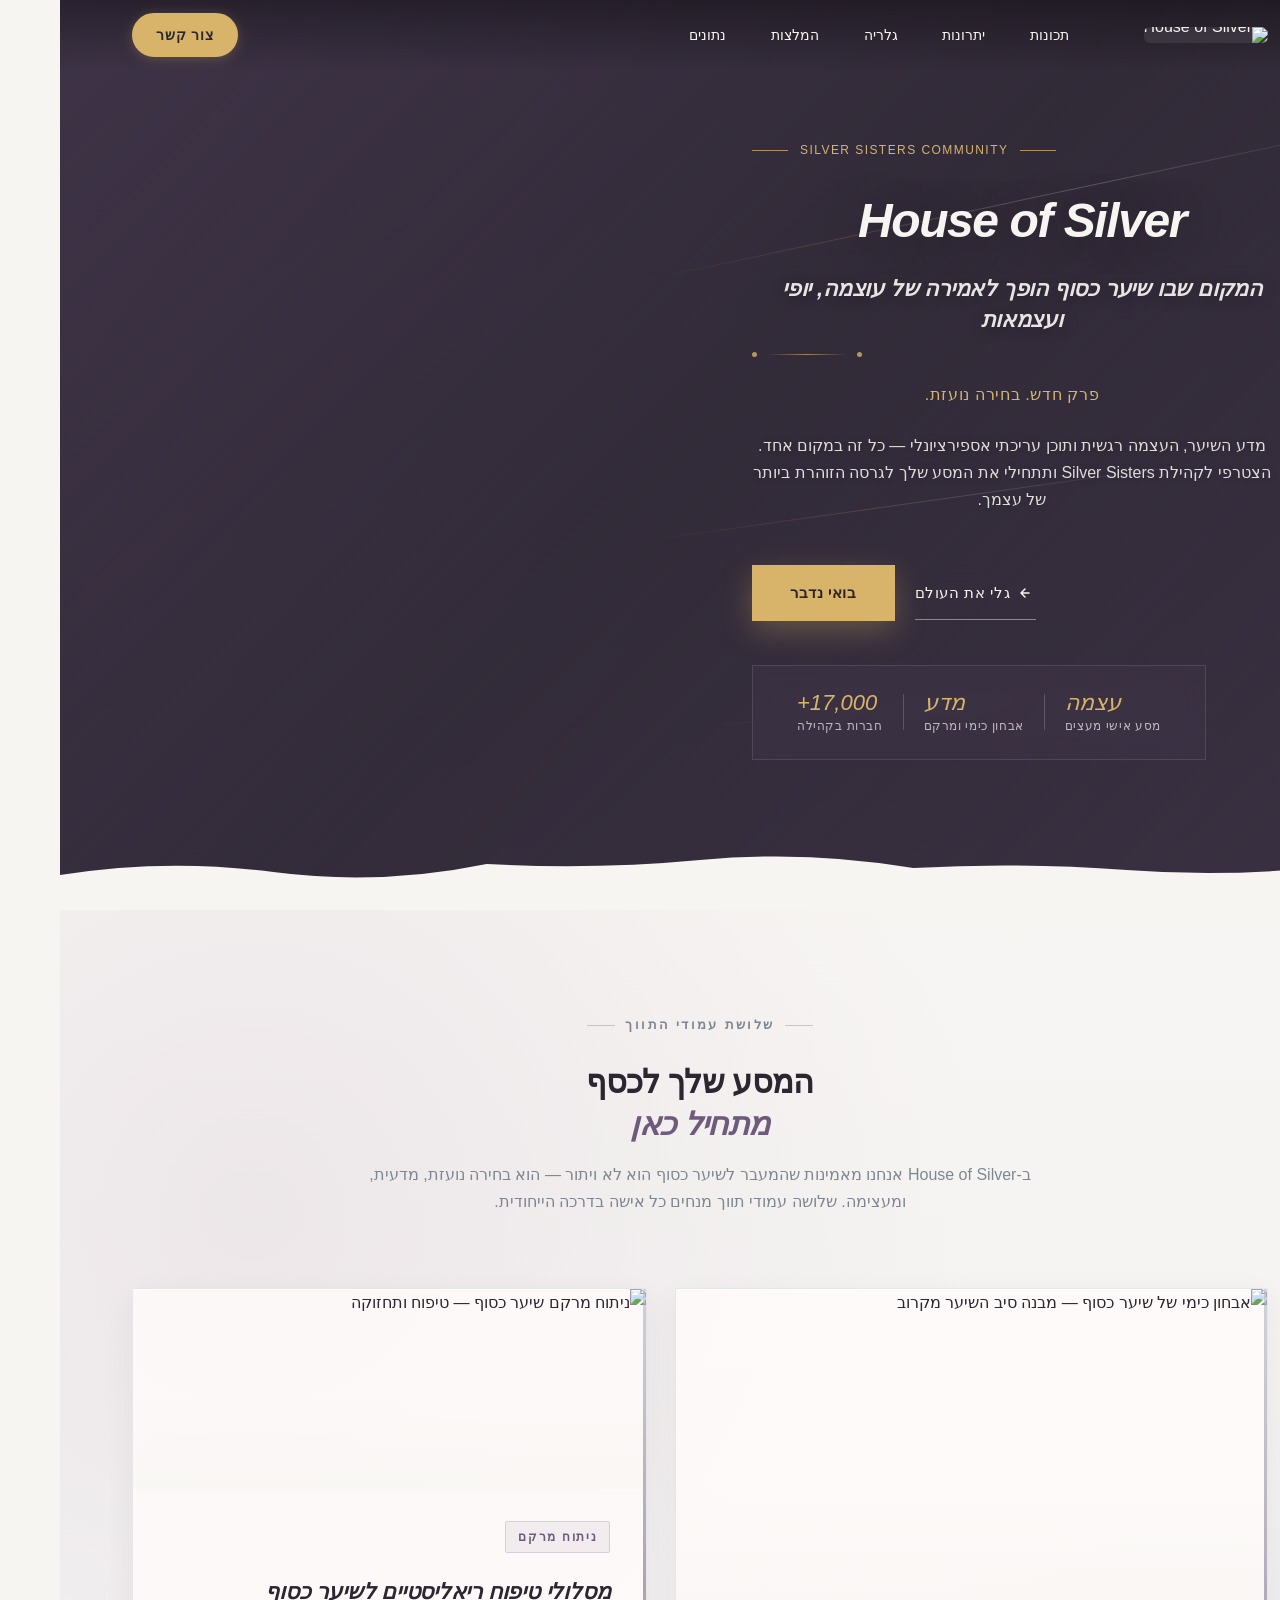
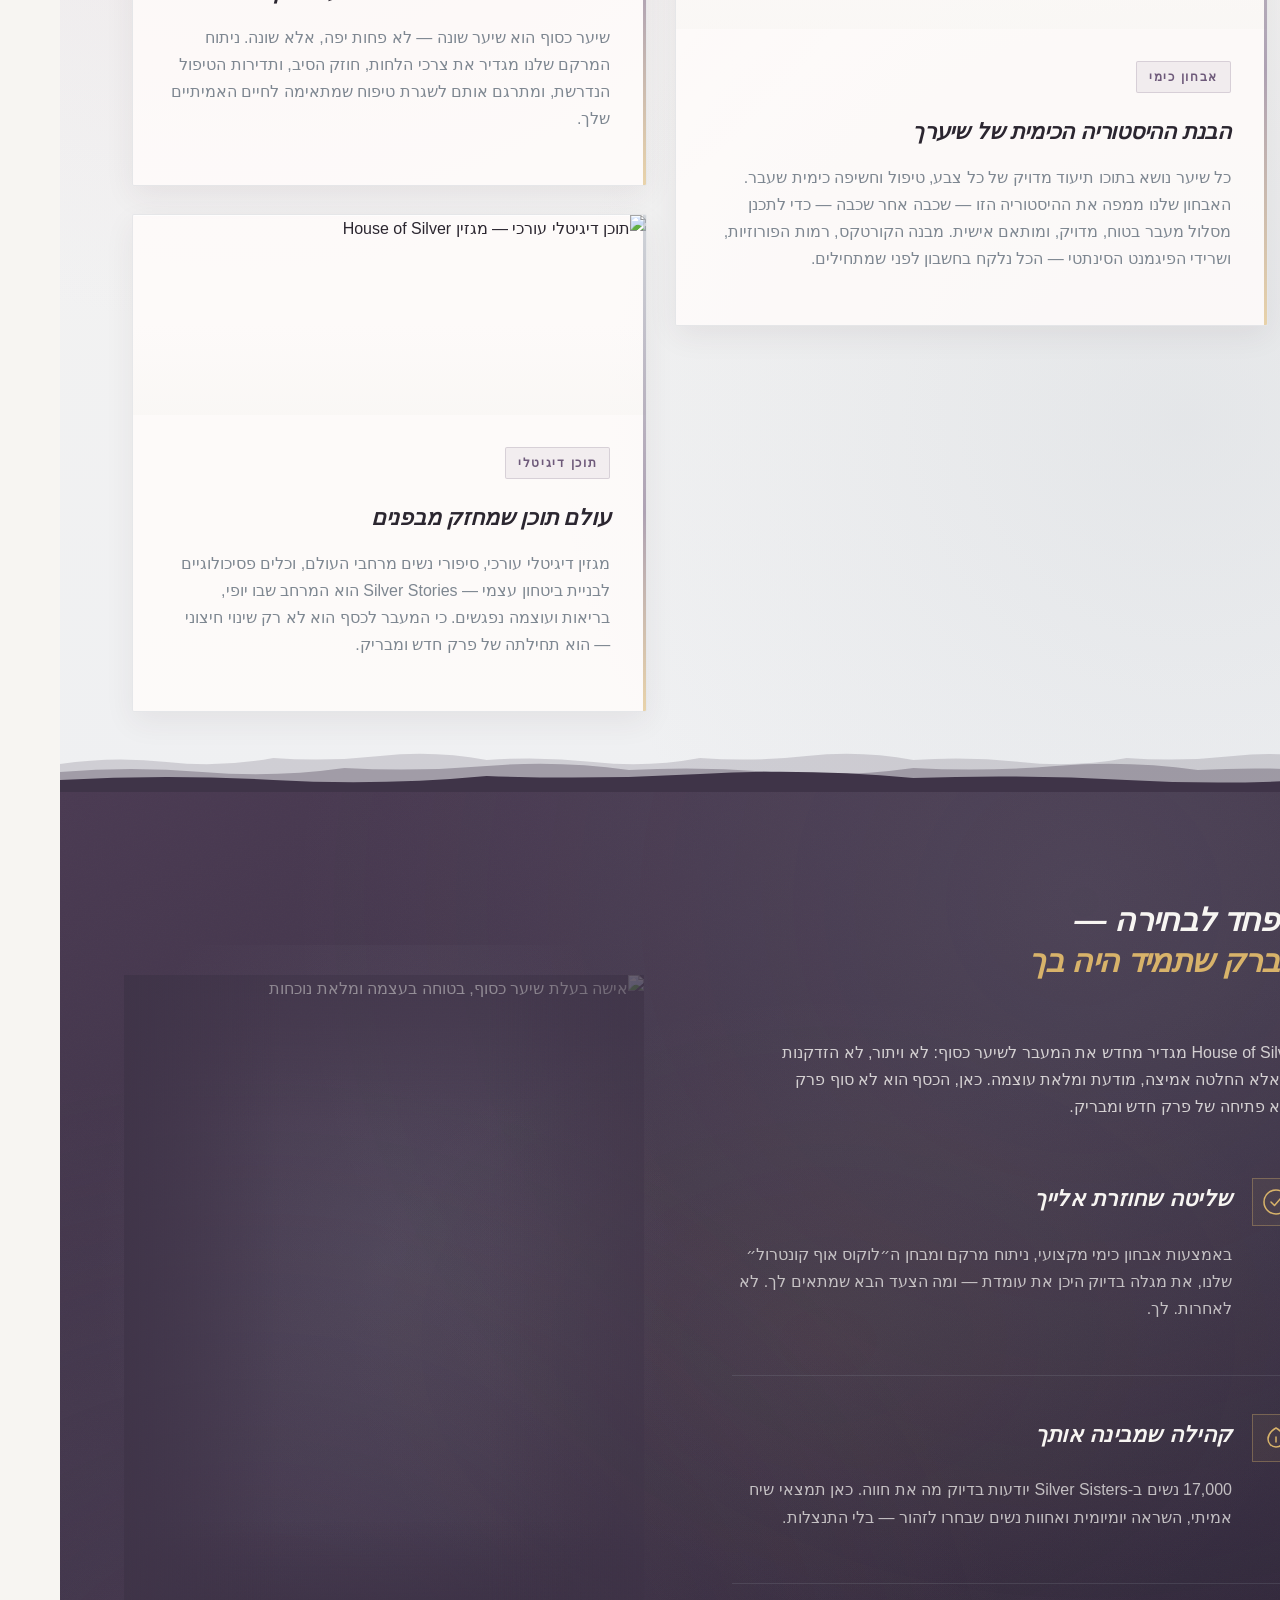
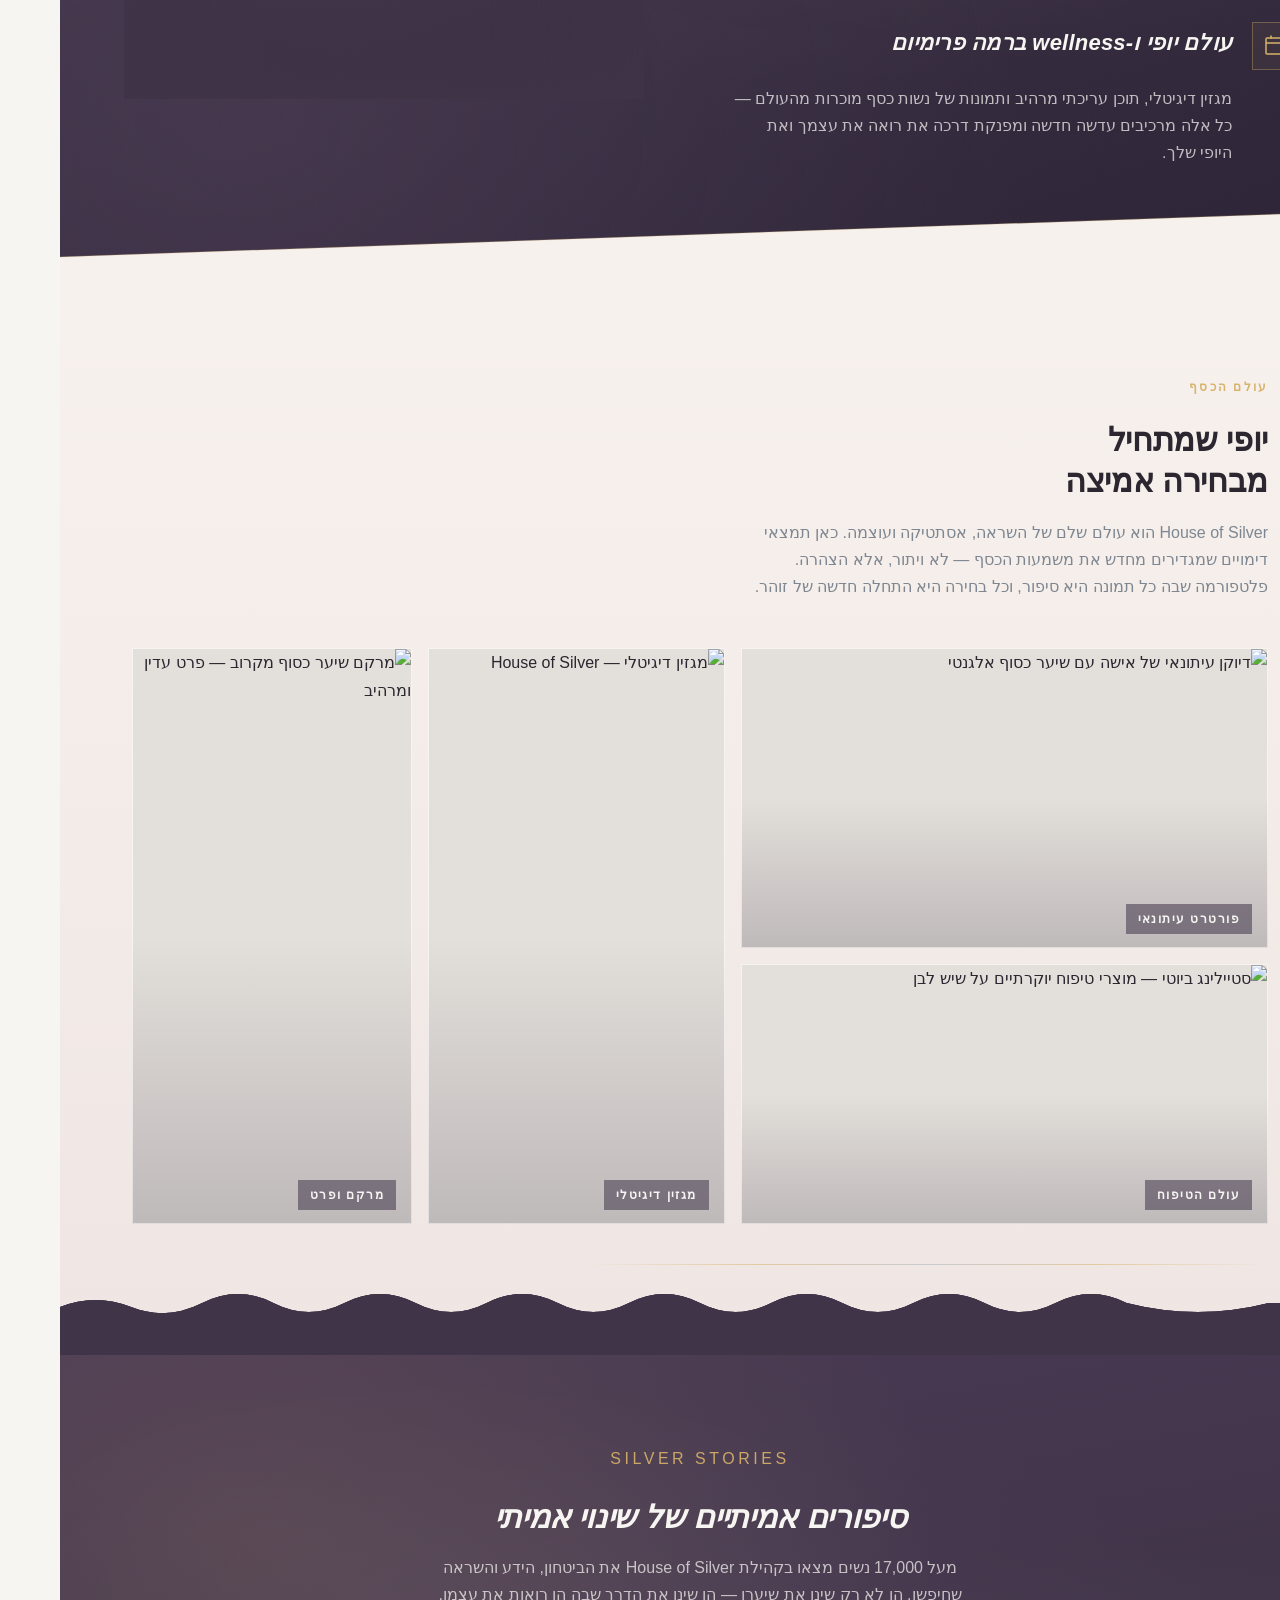
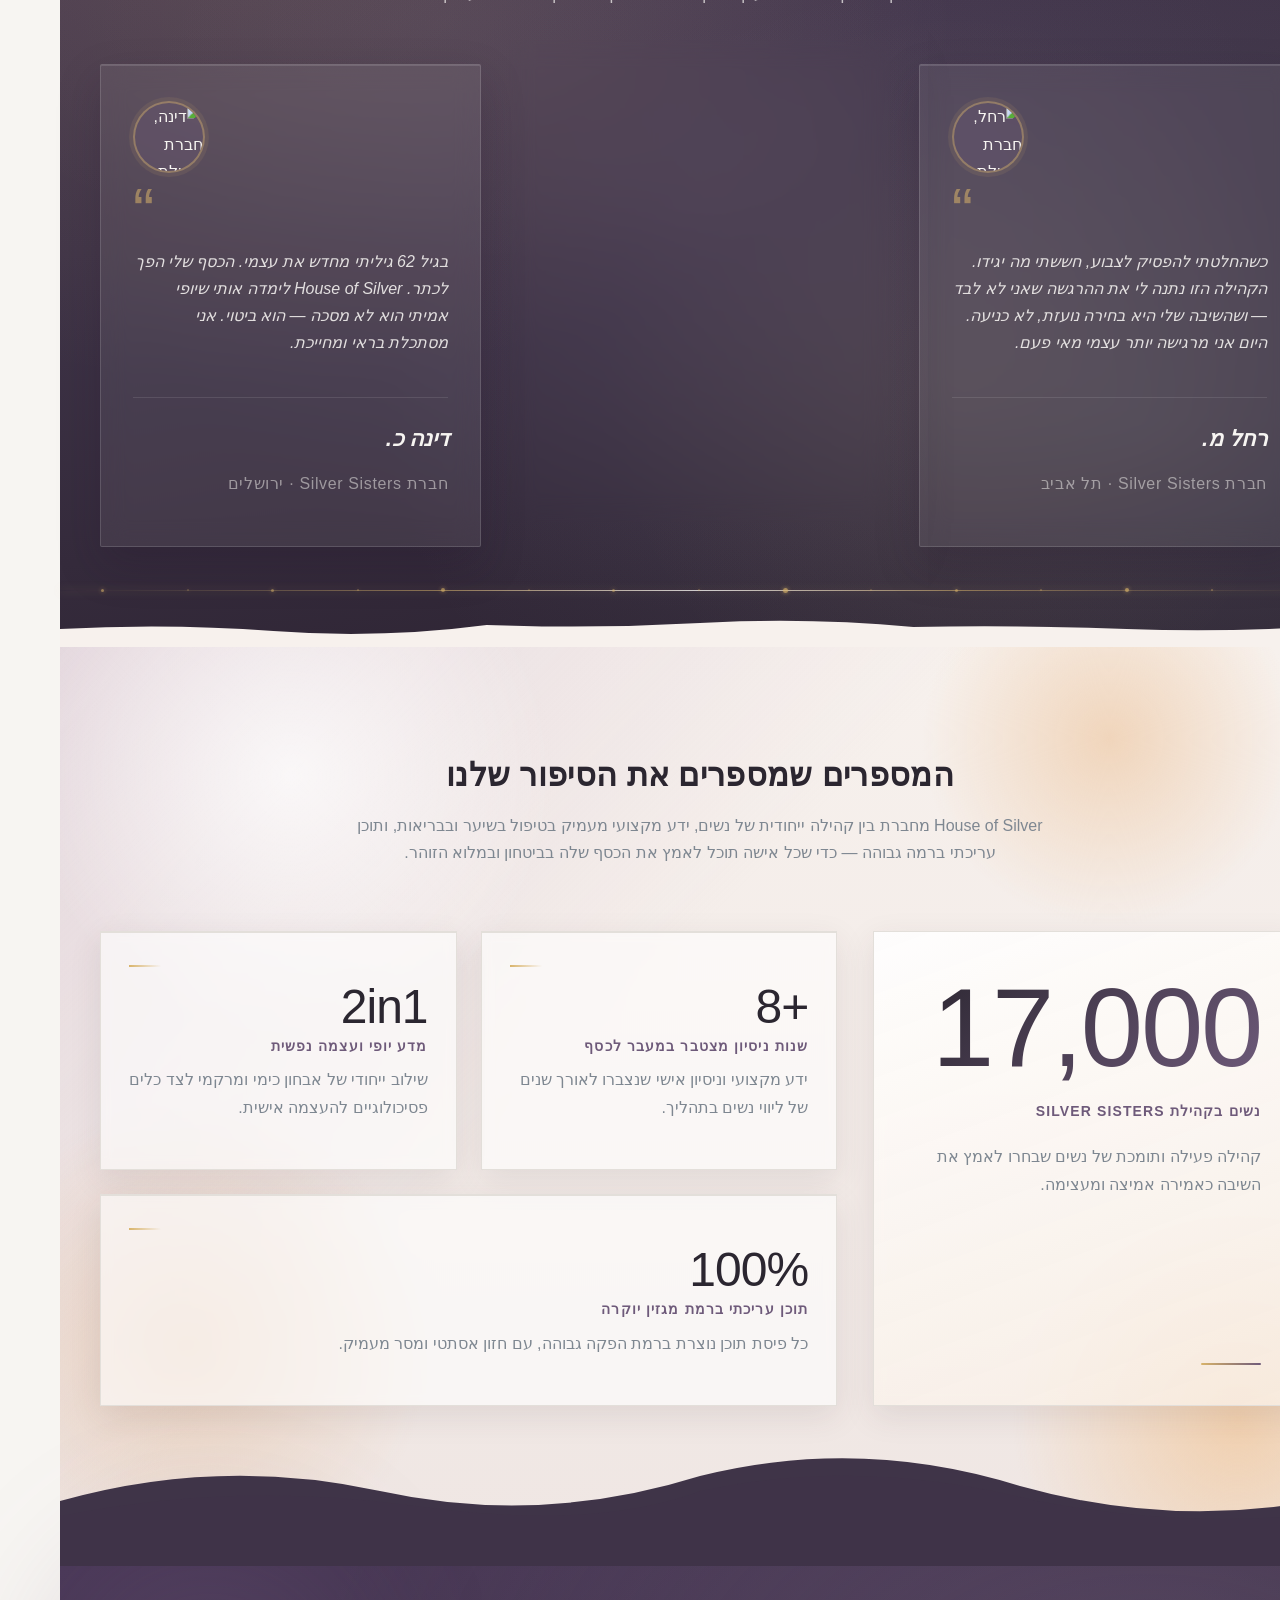
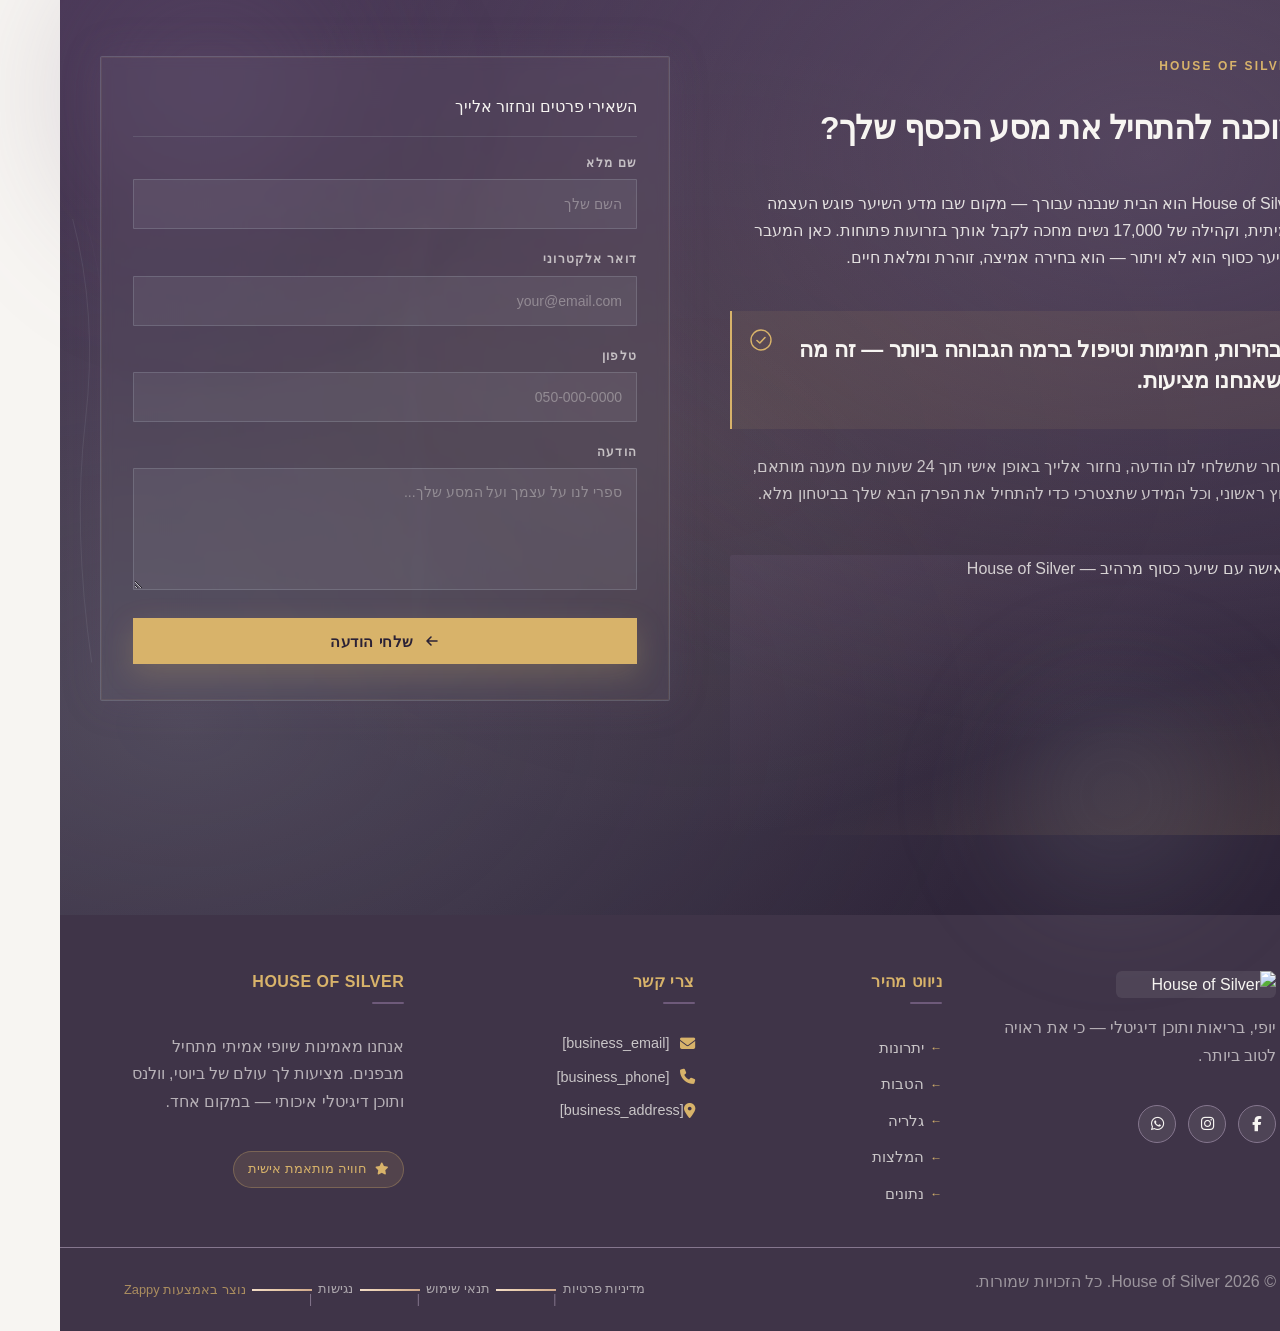
==== commit fc72c100: "Background sync: Progressive GitHub Sync" ====
--- a/index.html
+++ b/index.html
@@ -242,6 +242,382 @@
     <script src="https://cdn.jsdelivr.net/npm/vanilla-cookieconsent@3/dist/cookieconsent.umd.js"></script>
     <!-- Mickidum Accessibility Toolbar -->
     <script src="https://cdn.jsdelivr.net/gh/mickidum/acc_toolbar/acctoolbar/acctoolbar.min.js"></script>
+
+<style data-zappy-section-v2-css="true">
+/* V2 Regenerated Section CSS */
+.index-hero-section {
+  position: relative;
+  width: 100%;
+  min-height: 100vh;
+  overflow: visible;
+  background-color: #3F3448;
+  color: var(--text-light);
+  display: flex;
+  align-items: center;
+  padding-bottom: 90px;
+}
+
+/* ── Background ── */
+.index-hero-section .index-hero-bg {
+  position: absolute;
+  inset: 0;
+  width: 100%;
+  height: 100%;
+  z-index: 0;
+  background-color: #3F3448;
+  background-position: center;
+  background-size: cover;
+  background-repeat: no-repeat;
+}
+
+/* ── Scrim ── */
+.index-hero-section .index-hero-scrim {
+  position: absolute;
+  inset: 0;
+  z-index: 1;
+  pointer-events: none;
+  background-image:
+    linear-gradient(135deg, rgba(63,52,72,0.82) 0%, rgba(43,38,48,0.60) 50%, rgba(43,38,48,0.30) 100%),
+    linear-gradient(180deg, rgba(43,38,48,0.25) 0%, rgba(63,52,72,0.88) 100%);
+}
+
+/* ── Shimmer Decorative Lines ── */
+.index-hero-section .index-hero-shimmer {
+  position: absolute;
+  inset: 0;
+  z-index: 2;
+  pointer-events: none;
+  overflow: hidden;
+}
+.index-hero-section .shimmer-line {
+  position: absolute;
+  height: 1px;
+  background: linear-gradient(90deg, transparent 0%, rgba(216,179,106,0.45) 40%, rgba(170,180,190,0.55) 60%, transparent 100%);
+  opacity: 0.6;
+}
+.index-hero-section .shimmer-line-1 {
+  width: 60%;
+  top: 22%;
+  right: -5%;
+  transform: rotate(-12deg);
+}
+.index-hero-section .shimmer-line-2 {
+  width: 45%;
+  top: 55%;
+  right: 10%;
+  transform: rotate(-8deg);
+  opacity: 0.4;
+}
+.index-hero-section .shimmer-line-3 {
+  width: 30%;
+  bottom: 22%;
+  right: 20%;
+  transform: rotate(-5deg);
+  opacity: 0.3;
+}
+
+/* ── Container ── */
+.index-hero-section .index-hero-container {
+  position: relative;
+  z-index: 10;
+  width: 100%;
+  max-width: 1200px;
+  margin: 0 auto;
+  padding: 140px 48px 60px;
+  display: flex;
+  justify-content: flex-end;
+}
+
+/* ── Content Block ── */
+.index-hero-section .index-hero-content {
+  max-width: 640px;
+  text-align: right;
+  display: flex;
+  flex-direction: column;
+  align-items: flex-end;
+  gap: 0;
+}
+
+/* ── Eyebrow ── */
+.index-hero-section .index-hero-eyebrow {
+  display: flex;
+  flex-direction: row-reverse;
+  align-items: center;
+  gap: 12px;
+  margin-bottom: 24px;
+}
+.index-hero-section .eyebrow-text {
+  font-family: 'Manrope', 'Avenir Next', sans-serif;
+  font-size: 0.75rem;
+  font-weight: 500;
+  letter-spacing: 0.12em;
+  text-transform: uppercase;
+  color: var(--accent);
+}
+.index-hero-section .eyebrow-line {
+  display: block;
+  width: 36px;
+  height: 1px;
+  background: var(--accent);
+  opacity: 0.75;
+}
+
+/* ── H1 ── */
+.index-hero-section .index-hero-h1 {
+  font-family: 'Cormorant Garamond', 'Canela', Georgia, serif;
+  font-size: clamp(3.2rem, 7vw, 5.5rem);
+  font-weight: 400;
+  font-style: italic;
+  letter-spacing: -0.03em;
+  line-height: 0.96;
+  color: var(--text-light) !important;
+  margin: 0 0 20px 0;
+  text-shadow: 0 4px 32px rgba(43,38,48,0.55);
+}
+
+/* ── H3 Subtitle ── */
+.index-hero-section .index-hero-h3 {
+  font-family: 'Cormorant Garamond', 'Canela', Georgia, serif;
+  font-size: clamp(1.1rem, 2.2vw, 1.5rem);
+  font-weight: 400;
+  font-style: italic;
+  line-height: 1.45;
+  color: var(--text-light) !important;
+  opacity: 0.92;
+  margin: 0 0 28px 0;
+  text-shadow: 0 2px 16px rgba(43,38,48,0.5);
+  max-width: 540px;
+}
+
+/* ── Decorative Divider ── */
+.index-hero-section .index-hero-divider {
+  display: flex;
+  flex-direction: row-reverse;
+  align-items: center;
+  gap: 10px;
+  margin-bottom: 24px;
+}
+.index-hero-section .divider-dot {
+  display: block;
+  width: 5px;
+  height: 5px;
+  border-radius: 50%;
+  background: var(--accent);
+  opacity: 0.8;
+}
+.index-hero-section .divider-rule {
+  display: block;
+  width: 80px;
+  height: 1px;
+  background: linear-gradient(90deg, transparent, var(--accent) 50%, transparent);
+  opacity: 0.65;
+}
+
+/* ── Body Copy ── */
+.index-hero-section .index-hero-body {
+  margin-bottom: 36px;
+  display: flex;
+  flex-direction: column;
+  gap: 8px;
+  text-align: right;
+}
+.index-hero-section .index-hero-tagline {
+  font-family: 'Manrope', 'Avenir Next', sans-serif;
+  font-size: 1rem;
+  font-weight: 600;
+  letter-spacing: 0.04em;
+  color: var(--accent) !important;
+  margin: 0;
+  line-height: 1.4;
+}
+.index-hero-section .index-hero-desc {
+  font-family: 'Manrope', 'Avenir Next', sans-serif;
+  font-size: 1rem;
+  font-weight: 400;
+  line-height: 1.75;
+  color: var(--text-light) !important;
+  opacity: 0.88;
+  margin: 0;
+  text-shadow: 0 1px 8px rgba(43,38,48,0.4);
+  max-width: 520px;
+}
+
+/* ── CTAs ── */
+.index-hero-section .index-hero-ctas {
+  display: flex;
+  flex-direction: row-reverse;
+  align-items: center;
+  gap: 20px;
+  margin-bottom: 44px;
+  flex-wrap: wrap;
+}
+.index-hero-section .btn-hero-primary {
+  display: inline-block;
+  background: var(--accent);
+  color: #2B2229 !important;
+  font-family: 'Manrope', 'Avenir Next', sans-serif;
+  font-size: 0.9375rem;
+  font-weight: 600;
+  letter-spacing: 0.04em;
+  padding: 15px 38px;
+  border-radius: 0;
+  border: none;
+  text-decoration: none;
+  box-shadow: 0 10px 30px rgba(216,179,106,0.30);
+  transition: all 0.32s ease;
+  white-space: nowrap;
+}
+.index-hero-section .btn-hero-primary:hover {
+  background: #e8c47a;
+  box-shadow: 0 14px 40px rgba(216,179,106,0.45);
+  transform: translateY(-3px);
+}
+.index-hero-section .btn-hero-ghost {
+  display: inline-flex;
+  flex-direction: row-reverse;
+  align-items: center;
+  gap: 8px;
+  background: transparent;
+  color: var(--text-light) !important;
+  font-family: 'Manrope', 'Avenir Next', sans-serif;
+  font-size: 0.9375rem;
+  font-weight: 500;
+  letter-spacing: 0.04em;
+  padding: 14px 0;
+  border: none;
+  border-bottom: 1px solid rgba(247,245,242,0.45);
+  text-decoration: none;
+  transition: all 0.32s ease;
+  white-space: nowrap;
+}
+.index-hero-section .btn-hero-ghost:hover {
+  border-bottom-color: var(--accent);
+  color: var(--accent) !important;
+}
+.index-hero-section .btn-hero-ghost svg {
+  transition: transform 0.28s ease;
+}
+.index-hero-section .btn-hero-ghost:hover svg {
+  transform: translateX(-4px);
+}
+
+/* ── Stats Row ── */
+.index-hero-section .index-hero-stats {
+  display: flex;
+  flex-direction: row-reverse;
+  align-items: center;
+  gap: 0;
+  padding: 20px 24px;
+  background: rgba(63,52,72,0.50);
+  backdrop-filter: blur(10px);
+  -webkit-backdrop-filter: blur(10px);
+  border: 1px solid rgba(170,180,190,0.18);
+  border-radius: 0;
+  flex-wrap: wrap;
+}
+.index-hero-section .stat-item {
+  display: flex;
+  flex-direction: column;
+  align-items: flex-end;
+  gap: 2px;
+  padding: 4px 20px;
+  text-align: right;
+}
+.index-hero-section .stat-number {
+  font-family: 'Cormorant Garamond', Georgia, serif;
+  font-size: 1.375rem;
+  font-weight: 400;
+  font-style: italic;
+  color: var(--accent) !important;
+  line-height: 1.2;
+}
+.index-hero-section .stat-label {
+  font-family: 'Manrope', 'Avenir Next', sans-serif;
+  font-size: 0.75rem;
+  font-weight: 400;
+  letter-spacing: 0.05em;
+  color: var(--text-light) !important;
+  opacity: 0.7;
+  line-height: 1.4;
+}
+.index-hero-section .stat-sep {
+  display: block;
+  width: 1px;
+  height: 36px;
+  background: rgba(170,180,190,0.30);
+  flex-shrink: 0;
+}
+
+/* ── Bottom Divider ── */
+.index-hero-section .index-hero-divider-wrapper {
+  position: absolute;
+  bottom: 0;
+  left: 0;
+  width: 100%;
+  height: 90px;
+  pointer-events: none;
+  z-index: 5;
+}
+.index-hero-section .index-hero-divider-wrapper svg {
+  display: block;
+  width: 100%;
+  height: 100%;
+}
+
+/* ── RESPONSIVE ── */
+@media (max-width: 768px) {
+  .index-hero-section {
+    min-height: 100vh;
+    padding-bottom: 90px;
+  }
+  .index-hero-section .index-hero-container {
+    padding: 110px 20px 48px;
+    justify-content: center;
+  }
+  .index-hero-section .index-hero-content {
+    max-width: 100%;
+    align-items: flex-end;
+  }
+  .index-hero-section .index-hero-h1 {
+    font-size: 3rem;
+    line-height: 1.0;
+  }
+  .index-hero-section .index-hero-h3 {
+    font-size: 1.05rem;
+    max-width: 100%;
+  }
+  .index-hero-section .index-hero-desc {
+    max-width: 100%;
+  }
+  .index-hero-section .index-hero-ctas {
+    gap: 14px;
+    margin-bottom: 32px;
+  }
+  .index-hero-section .btn-hero-primary {
+    padding: 13px 28px;
+    font-size: 0.875rem;
+  }
+  .index-hero-section .btn-hero-ghost {
+    font-size: 0.875rem;
+  }
+  .index-hero-section .index-hero-stats {
+    gap: 0;
+    padding: 14px 12px;
+    justify-content: flex-end;
+  }
+  .index-hero-section .stat-item {
+    padding: 4px 12px;
+  }
+  .index-hero-section .stat-sep {
+    height: 28px;
+  }
+  .index-hero-section .shimmer-line-1,
+  .index-hero-section .shimmer-line-2,
+  .index-hero-section .shimmer-line-3 {
+    display: none;
+  }
+}
+</style>
     <link rel="stylesheet" href="/styles.css">
 
     <style id="zappy-dropdown-submenu-styles">
@@ -783,43 +1159,87 @@
 </script>
   
   <main>
-    <section class="index-hero-section" data-layout-spec="בית-hero" dir="rtl" data-hero-type="fullscreen-scrim">
-  <!-- Background Image -->
-  <figure class="index-hero-bg-wrapper" aria-hidden="false">
-    <img data-hero-bg="true" data-placeholder="index-hero-image-1" data-context="Cinematic full-bleed portrait of a sophisticated silver-haired woman in her 50s, photographed in soft natural studio light with a moonlit silver-blue color veil. She has beautifully styled long silver and white hair, wearing elegant minimal luxury clothing. The composition leaves generous open negative space on the right side for text overlay. Mood: radiant, feminine, editorial — not salon commercial. Subtle brushed-silver texture in the darker edges. Premium beauty and wellness brand aesthetic." width="1920" height="1080" src="/assets/site-index-hero-image-1.webp" alt="אישה עם שיער כסוף מרהיב — House of Silver" class="index-hero-bg-img">
-  </figure>
+    <section class="index-hero-section" data-layout-spec="בית-hero" dir="rtl" data-hero-type="fullscreen-scrim" data-zappy-section="true" id="zappy-section-0" style="opacity: 1;" data-zappy-content-align="center-right"><style data-zappy-align-style="true">#zappy-section-0 > [data-zappy-align-target] { margin-top: auto !important; margin-bottom: auto !important; margin-left: auto !important; margin-right: 0 !important; align-items: center !important; justify-content: flex-start !important; } #zappy-section-0 > [data-zappy-align-target] > * { margin-left: auto !important; margin-right: 0 !important; }  @media (max-width: 768px) { #zappy-section-0 > [data-zappy-align-target] { align-items: center !important; justify-content: center !important; margin-top: auto !important; margin-bottom: auto !important; margin-left: auto !important; margin-right: auto !important; } #zappy-section-0 > [data-zappy-align-target] > * { margin-left: auto !important; margin-right: auto !important; } }</style>
+  <!-- Background Layer -->
+  <div class="index-hero-bg" style="background-image: url('assets/site-index-hero-image-1.webp'); background-size: cover; background-position: center;"></div>
 
   <!-- Scrim Overlay -->
   <div class="index-hero-scrim" aria-hidden="true"></div>
 
-  <!-- Text Overlay Group -->
-  <div class="index-hero-overlay">
+  <!-- Decorative silver shimmer lines -->
+  <div class="index-hero-shimmer" aria-hidden="true">
+    <div class="shimmer-line shimmer-line-1"></div>
+    <div class="shimmer-line shimmer-line-2"></div>
+    <div class="shimmer-line shimmer-line-3"></div>
+  </div>
+
+  <!-- Content -->
+  <div class="index-hero-container" data-zappy-align-target="true">
     <div class="index-hero-content">
-      <p class="index-hero-label">פרק חדש. בחירה נועזת.</p>
-      <h1 class="index-hero-h1">House of Silver</h1>
-      <h3 class="index-hero-subtitle">המקום שבו שיער כסוף הופך לאמירה של עוצמה, יופי ועצמאות</h3>
-      <p class="index-hero-body">מדע השיער, העצמה רגשית ותוכן עריכתי אספירציונלי — כל זה במקום אחד. הצטרפי לקהילת Silver Sisters ותתחילי את המסע שלך לגרסה הזוהרת ביותר של עצמך.</p>
+
+      <!-- Label / Eyebrow -->
+      <div class="index-hero-eyebrow">
+        <span class="eyebrow-line"></span>
+        <span class="eyebrow-text">Silver Sisters Community</span>
+        <span class="eyebrow-line"></span>
+      </div>
+
+      <!-- Main Headline -->
+      <h1 class="index-hero-h1" style="outline: none; max-width: 1400px; margin-left: auto; margin-right: auto;" data-zappy-text-width="custom">House of Silver</h1>
+
+      <!-- Subtitle -->
+      <h3 class="index-hero-h3" style="text-align: center">המקום שבו שיער כסוף הופך לאמירה של עוצמה, יופי ועצמאות</h3>
+
+      <!-- Divider -->
+      <div class="index-hero-divider" aria-hidden="true">
+        <span class="divider-dot"></span>
+        <span class="divider-rule"></span>
+        <span class="divider-dot"></span>
+      </div>
+
+      <!-- Body Copy -->
+      <div class="index-hero-body">
+        <p class="index-hero-tagline" style="text-align: center">פרק חדש. בחירה נועזת.</p>
+        <p class="index-hero-desc" style="text-align: center">מדע השיער, העצמה רגשית ותוכן עריכתי אספירציונלי — כל זה במקום אחד. הצטרפי לקהילת Silver Sisters ותתחילי את המסע שלך לגרסה הזוהרת ביותר של עצמך.</p>
+      </div>
+
+      <!-- CTAs -->
       <div class="index-hero-ctas">
-        <a href="#contact" class="index-hero-btn-primary">בואי נדבר</a>
-        <a href="#features" class="index-hero-btn-secondary">גלי את העולם</a>
+        <a href="#contact" class="btn-hero-primary" data-element-type="button" data-element-id="btn-1773813569262-sanl8md5k" data-native-element="true">בואי נדבר</a>
+        <a href="#features" class="btn-hero-ghost" data-element-type="button" data-element-id="btn-1773813569262-gugfx935e" data-native-element="true">
+          <span>גלי את העולם</span>
+          <svg data-no-icon-edit="true" aria-hidden="true" width="18" height="18" viewbox="0 0 18 18" fill="none" xmlns="http://www.w3.org/2000/svg"><path d="M11 9H3M7 5L3 9L7 13" stroke="currentColor" stroke-width="1.5" stroke-linecap="round" stroke-linejoin="round"></path></svg>
+        </a>
       </div>
+
+      <!-- Stats Row -->
+      <div class="index-hero-stats">
+        <div class="stat-item">
+          <span class="stat-number">17,000+</span>
+          <span class="stat-label">חברות בקהילה</span>
+        </div>
+        <span class="stat-sep" aria-hidden="true"></span>
+        <div class="stat-item">
+          <span class="stat-number">מדע</span>
+          <span class="stat-label">אבחון כימי ומרקם</span>
+        </div>
+        <span class="stat-sep" aria-hidden="true"></span>
+        <div class="stat-item">
+          <span class="stat-number">עצמה</span>
+          <span class="stat-label">מסע אישי מעצים</span>
+        </div>
+      </div>
+
     </div>
   </div>
 
   <!-- Bottom Divider -->
-  <div class="index-hero-divider-wrapper" aria-hidden="true">
+  <div class="index-hero-divider-wrapper">
     <svg data-no-icon-edit="true" aria-hidden="true" viewbox="0 0 1440 90" preserveaspectratio="none" xmlns="http://www.w3.org/2000/svg">
-      <defs>
-        <linearGradient id="pearlDivider" x1="0%" y1="0%" x2="100%" y2="0%">
-          <stop offset="0%" stop-color="#F7F5F2"></stop>
-          <stop offset="38%" stop-color="#EDE8E3"></stop>
-          <stop offset="62%" stop-color="#F0EBE6"></stop>
-          <stop offset="100%" stop-color="#F7F5F2"></stop>
-        </linearGradient>
-      </defs>
-      <path d="M0,90 L0,52 Q120,30 280,48 Q420,62 560,38 Q700,18 860,34 Q1020,50 1160,28 Q1300,10 1440,22 L1440,90 Z" fill="#F7F5F2"></path>
+      <path d="M0,90 L0,55 Q120,38 240,52 T480,44 Q600,50 720,40 T960,48 Q1080,42 1200,50 T1440,45 L1440,90 Z" fill="#F7F5F2"></path>
     </svg>
   </div>
+
 </section>
 
 <section id="features" class="index-features-section" data-layout-spec="בית-features" dir="rtl">
@@ -960,11 +1380,11 @@
   <div class="index-benefits-divider-wrapper">
     <svg data-no-icon-edit="true" aria-hidden="true" viewbox="0 0 1440 90" preserveaspectratio="none" xmlns="http://www.w3.org/2000/svg">
       <defs>
-        <linearGradient id="ib-divider-grad" x1="0" y1="0" x2="1" y2="0">
+        <lineargradient id="ib-divider-grad" x1="0" y1="0" x2="1" y2="0">
           <stop offset="0%" stop-color="#F7F5F2"></stop>
           <stop offset="40%" stop-color="#EDE9E4"></stop>
           <stop offset="100%" stop-color="#F7F5F2"></stop>
-        </linearGradient>
+        </lineargradient>
       </defs>
       <path d="M0,90 L0,55 L1440,10 L1440,90 Z" fill="#F7F1ED"></path>
       <path d="M0,55 L1440,10" stroke="rgba(216,179,106,0.28)" stroke-width="1"></path>
@@ -1028,19 +1448,19 @@
   <div class="index-gallery-divider-wrapper">
     <svg data-no-icon-edit="true" aria-hidden="true" viewbox="0 0 1440 90" preserveaspectratio="none" xmlns="http://www.w3.org/2000/svg">
       <defs>
-        <linearGradient id="galleryDividerGrad" x1="0" y1="0" x2="1" y2="0">
+        <lineargradient id="galleryDividerGrad" x1="0" y1="0" x2="1" y2="0">
           <stop offset="0%" stop-color="#3F3448"></stop>
           <stop offset="40%" stop-color="#4A3655"></stop>
           <stop offset="100%" stop-color="#3F3448"></stop>
-        </linearGradient>
-        <radialGradient id="pearlHighlight1" cx="30%" cy="100%" r="30%">
+        </lineargradient>
+        <radialgradient id="pearlHighlight1" cx="30%" cy="100%" r="30%">
           <stop offset="0%" stop-color="rgba(247,245,242,0.13)"></stop>
           <stop offset="100%" stop-color="rgba(247,245,242,0)"></stop>
-        </radialGradient>
-        <radialGradient id="pearlHighlight2" cx="75%" cy="100%" r="25%">
+        </radialgradient>
+        <radialgradient id="pearlHighlight2" cx="75%" cy="100%" r="25%">
           <stop offset="0%" stop-color="rgba(216,179,106,0.10)"></stop>
           <stop offset="100%" stop-color="rgba(216,179,106,0)"></stop>
-        </radialGradient>
+        </radialgradient>
       </defs>
       <!-- Scalloped edge path filling bottom -->
       <path d="M0,90 L0,42 Q40,28 80,42 Q120,56 160,38 Q200,20 240,38 Q280,56 320,38 Q360,20 400,38 Q440,56 480,38 Q520,20 560,38 Q600,56 640,38 Q680,20 720,38 Q760,56 800,38 Q840,20 880,38 Q920,56 960,38 Q1000,20 1040,38 Q1080,56 1120,38 Q1160,20 1200,38 Q1280,56 1360,38 L1440,40 L1440,90 Z" fill="#3F3448"></path>
@@ -1175,11 +1595,11 @@
   <div class="index-stats-divider-wrapper" aria-hidden="true">
     <svg data-no-icon-edit="true" aria-hidden="true" viewbox="0 0 1440 120" preserveaspectratio="none" xmlns="http://www.w3.org/2000/svg">
       <defs>
-        <linearGradient id="statsArcGrad" x1="0%" y1="0%" x2="100%" y2="0%">
+        <lineargradient id="statsArcGrad" x1="0%" y1="0%" x2="100%" y2="0%">
           <stop offset="0%" stop-color="#D8B36A" stop-opacity="0.85"></stop>
           <stop offset="45%" stop-color="#C4A0C0" stop-opacity="0.9"></stop>
           <stop offset="100%" stop-color="#3F3448" stop-opacity="1"></stop>
-        </linearGradient>
+        </lineargradient>
       </defs>
       <path d="M0,120 L0,55 Q180,10 360,45 Q540,80 720,30 Q900,-10 1080,40 Q1260,85 1440,50 L1440,120 Z" fill="#3F3448"></path>
       <path d="M0,120 L0,70 Q200,35 400,60 Q600,85 720,45 Q900,10 1100,55 Q1280,85 1440,65 L1440,120 Z" fill="#3F3448" opacity="0.92"></path>
--- a/styles.css
+++ b/styles.css
@@ -67,7 +67,6 @@
   font-display: swap;
   src: url('assets/fonts/Rubik-Bold.woff2') format('woff2');
 }
-
 
 /* Self-hosted fonts (Inter + Rubik for multi-language support) */
 
@@ -1461,7 +1460,6 @@
   }
 }
 
-
 /* ============================================
    NAVBAR LAYOUT - POST-GENERATION FIXES
    Structural layout only - colors from Claude
@@ -2290,270 +2288,32 @@
 /* Post-generation fix: Remove main element margin-top and padding-top */
 main { margin-top: 0 !important; padding-top: 0 !important; }
 
-
 /* Footer Styles */
 .site-footer { --primary: #AAB4BE; --secondary: #6E5A7A; --accent: #D8B36A; --bg-light: #F7F5F2; --bg-dark: #3F3448; --text-dark: #2B2630; --text-light: #F7F5F2; --text-muted: #7E8791; --border-light: #E3DFDA; --border-dark: #85768E; direction: rtl; font-family: 'Rubik', sans-serif; background-color: var(--bg-dark); color: var(--text-light); } .footer-container { max-width: 1200px; margin: 0 auto; padding: 0 1.5rem; } .footer-top { padding: 3.5rem 0 2.5rem; } .footer-grid { display: grid; grid-template-columns: 1fr; gap: 2.5rem; } @media (min-width: 768px) { .footer-grid { grid-template-columns: 1.4fr 1fr 1.2fr 1.3fr; gap: 2rem; } } .footer-col { display: flex; flex-direction: column; gap: 1rem; } .logo { height: 40px; width: 150px; object-fit: contain; background: rgba(255,255,255,0.08); border-radius: 6px; display: block; } .footer-tagline { color: rgba(247,245,242,0.65); font-size: 0.9rem; line-height: 1.7; margin: 0; } .footer-social { display: flex; gap: 0.75rem; flex-wrap: wrap; margin-top: 0.25rem; } .footer-social a { display: inline-flex; align-items: center; justify-content: center; width: 38px; height: 38px; border-radius: 50%; background: rgba(255,255,255,0.08); color: var(--text-light); font-size: 0.95rem; text-decoration: none; border: 1px solid var(--border-dark); transition: background 0.25s, color 0.25s, transform 0.2s; } .footer-social a:hover { background: var(--accent); color: var(--text-dark); border-color: var(--accent); transform: translateY(-2px); } .footer-heading { color: var(--accent); font-size: 1rem; font-weight: 700; letter-spacing: 0.03em; margin: 0 0 0.25rem; text-transform: uppercase; position: relative; padding-bottom: 0.6rem; } .footer-heading::after { content: ''; display: block; width: 32px; height: 2px; background: var(--secondary); border-radius: 2px; margin-top: 0.5rem; } .footer-links ul { list-style: none; margin: 0; padding: 0; display: flex; flex-direction: column; gap: 0.55rem; } .footer-links ul li a { color: rgba(247,245,242,0.75); text-decoration: none; font-size: 0.92rem; transition: color 0.2s, padding-right 0.2s; display: inline-flex; align-items: center; gap: 0.4rem; } .footer-links ul li a::before { content: '←'; font-size: 0.75rem; color: var(--accent);  transition: opacity 0.2s; } .footer-links ul li a:hover { color: var(--text-light); } .footer-links ul li a:hover::before { opacity: 1; } .contact-list { list-style: none; margin: 0; padding: 0; display: flex; flex-direction: column; gap: 0.75rem; } .contact-list li { display: flex; align-items: flex-start; gap: 0.65rem; color: rgba(247,245,242,0.75); font-size: 0.9rem; line-height: 1.5; } .contact-list li i { color: var(--accent); font-size: 0.95rem; margin-top: 0.15rem; flex-shrink: 0; } .contact-list li a { color: rgba(247,245,242,0.75); text-decoration: none; transition: color 0.2s; } .contact-list li a:hover { color: var(--text-light); } .footer-desc { color: rgba(247,245,242,0.65); font-size: 0.88rem; line-height: 1.75; margin: 0; } .footer-badge { display: inline-flex; align-items: center; gap: 0.5rem; background: rgba(216,179,106,0.12); border: 1px solid rgba(216,179,106,0.3); border-radius: 20px; padding: 0.4rem 0.9rem; font-size: 0.82rem; color: var(--accent); margin-top: 0.25rem; width: fit-content; } .footer-badge i { font-size: 0.75rem; } .footer-bottom { border-top: 1px solid var(--border-dark); padding: 1.25rem 0; } .footer-bottom-inner { display: flex; flex-direction: column; align-items: center; gap: 0.75rem; text-align: center; } @media (min-width: 768px) { .footer-bottom-inner { flex-direction: row; justify-content: space-between; text-align: start; } } .footer-copy { color: rgba(247,245,242,0.5); font-size: 0.83rem; margin: 0; } .footer-legal { display: flex; flex-wrap: wrap; align-items: center; gap: 0.4rem; justify-content: center; } @media (min-width: 768px) { .footer-legal { justify-content: flex-end; } } .footer-legal a { color: rgba(247,245,242,0.6); text-decoration: none; font-size: 0.82rem; transition: color 0.2s; } .footer-legal a:hover { color: var(--text-light); } .footer-legal .divider { color: var(--border-dark); font-size: 0.75rem; } .zappy-attribution { color: rgba(216,179,106,0.7) !important; font-size: 0.8rem !important; } .zappy-attribution:hover { color: var(--accent) !important; }
 
-/* index-hero */
-.index-hero-section {
-  position: relative;
-  width: 100%;
-  min-height: 100vh;
-  overflow: visible;
-  background-color: #2B2229;
-  color: var(--text-light);
-  padding-bottom: 90px;
-  direction: rtl;
-}
-
 /* Background Image */
-.index-hero-section .index-hero-bg-wrapper {
-  position: absolute;
-  inset: 0;
-  z-index: 0;
-  margin: 0;
-  padding: 0;
-  overflow: hidden;
-}
-
-.index-hero-section .index-hero-bg-img {
-  display: block;
-  width: 100%;
-  height: 100%;
-  object-fit: cover;
-  object-position: center top;
-  border-radius: 0;
-  box-shadow: none;
-  border: none;
-}
 
 /* Scrim Overlay */
-.index-hero-section .index-hero-scrim {
-  position: absolute;
-  inset: 0;
-  z-index: 1;
-  pointer-events: none;
-  background-image:
-    linear-gradient(to left, rgba(28, 18, 26, 0.82) 0%, rgba(28, 18, 26, 0.68) 40%, rgba(28, 18, 26, 0.18) 70%, rgba(28, 18, 26, 0.04) 100%),
-    linear-gradient(to top, rgba(20, 12, 20, 0.75) 0%, rgba(20, 12, 20, 0.35) 35%, rgba(20, 12, 20, 0.0) 65%);
-}
 
 /* Overlay Content Group */
-.index-hero-section .index-hero-overlay {
-  position: relative;
-  z-index: 10;
-  display: flex;
-  align-items: flex-end;
-  justify-content: flex-end;
-  min-height: 100vh;
-  padding: 0 5vw 110px;
-  box-sizing: border-box;
-}
-
-.index-hero-section .index-hero-content {
-  max-width: 42%;
-  text-align: right;
-  display: flex;
-  flex-direction: column;
-  align-items: flex-end;
-  gap: 20px;
-}
 
 /* Label */
-.index-hero-section .index-hero-label {
-  font-family: 'Rubik', sans-serif;
-  font-size: 0.75rem;
-  font-weight: 500;
-  letter-spacing: 0.12em;
-  text-transform: uppercase;
-  color: var(--accent);
-  text-shadow: 0 1px 8px rgba(0,0,0,0.5);
-  margin: 0;
-  line-height: 1.6;
-}
 
 /* H1 */
-.index-hero-section .index-hero-h1 {
-  font-family: 'Rubik', sans-serif;
-  font-size: clamp(3rem, 6vw, 5.5rem);
-  font-weight: 400;
-  font-style: italic;
-  letter-spacing: -0.03em;
-  line-height: 0.96;
-  color: var(--text-light);
-  text-shadow: 0 2px 24px rgba(0,0,0,0.55), 0 1px 4px rgba(0,0,0,0.4);
-  margin: 0;
-}
 
 /* H3 Subtitle */
-.index-hero-section .index-hero-subtitle {
-  font-family: 'Rubik', sans-serif;
-  font-size: clamp(1.1rem, 2vw, 1.5rem);
-  font-weight: 400;
-  font-style: italic;
-  line-height: 1.4;
-  color: var(--text-light);
-  text-shadow: 0 1px 12px rgba(0,0,0,0.6);
-  margin: 0;
-  opacity: 0.95;
-}
 
 /* Body Paragraph */
-.index-hero-section .index-hero-body {
-  font-family: 'Rubik', sans-serif;
-  font-size: 1rem;
-  font-weight: 400;
-  line-height: 1.7;
-  color: var(--text-light);
-  text-shadow: 0 1px 8px rgba(0,0,0,0.55);
-  margin: 0;
-  opacity: 0.88;
-  max-width: 480px;
-}
 
 /* CTA Row */
-.index-hero-section .index-hero-ctas {
-  display: flex;
-  flex-direction: row-reverse;
-  gap: 14px;
-  flex-wrap: wrap;
-  justify-content: flex-start;
-  margin-top: 8px;
-}
 
 /* Primary CTA */
-.index-hero-section .index-hero-btn-primary {
-  display: inline-block;
-  background: var(--accent);
-  color: #2B2229;
-  font-family: 'Rubik', sans-serif;
-  font-size: 0.9375rem;
-  font-weight: 600;
-  line-height: 1;
-  letter-spacing: 0.04em;
-  padding: 15px 36px;
-  border-radius: 0;
-  border: none;
-  text-decoration: none;
-  box-shadow: 0 10px 28px rgba(216, 179, 106, 0.32);
-  transition: all 0.3s ease;
-  cursor: pointer;
-}
-
-.index-hero-section .index-hero-btn-primary:hover {
-  background: #c9a55a;
-  box-shadow: 0 14px 36px rgba(216, 179, 106, 0.45);
-  transform: translateY(-2px);
-}
 
 /* Secondary CTA */
-.index-hero-section .index-hero-btn-secondary {
-  display: inline-block;
-  background: rgba(247, 245, 242, 0.12);
-  color: var(--text-light);
-  font-family: 'Rubik', sans-serif;
-  font-size: 0.9375rem;
-  font-weight: 500;
-  line-height: 1;
-  letter-spacing: 0.04em;
-  padding: 14px 36px;
-  border-radius: 0;
-  border: 1px solid rgba(247, 245, 242, 0.45);
-  text-decoration: none;
-  backdrop-filter: blur(6px);
-  transition: all 0.3s ease;
-  cursor: pointer;
-}
-
-.index-hero-section .index-hero-btn-secondary:hover {
-  background: rgba(247, 245, 242, 0.22);
-  border-color: rgba(247, 245, 242, 0.7);
-  transform: translateY(-2px);
-}
 
 /* Bottom Divider */
-.index-hero-section .index-hero-divider-wrapper {
-  position: absolute;
-  bottom: 0;
-  left: 0;
-  width: 100%;
-  height: 90px;
-  pointer-events: none;
-  z-index: 5;
-}
-
-.index-hero-section .index-hero-divider-wrapper svg {
-  display: block;
-  width: 100%;
-  height: 100%;
-}
 
 /* ── RESPONSIVE ── */
-@media (max-width: 1024px) {
-  .index-hero-section .index-hero-content {
-    max-width: 58%;
-  }
-}
-
-@media (max-width: 768px) {
-  .index-hero-section .index-hero-overlay {
-    align-items: flex-end;
-    justify-content: center;
-    padding: 100px 20px 110px;
-    min-height: 100vh;
-  }
-
-  .index-hero-section .index-hero-content {
-    max-width: 100%;
-    align-items: center;
-    text-align: center;
-    gap: 16px;
-  }
-
-  .index-hero-section .index-hero-label {
-    text-align: center;
-  }
-
-  .index-hero-section .index-hero-h1 {
-    font-size: 2.8rem;
-    text-align: center;
-  }
-
-  .index-hero-section .index-hero-subtitle {
-    font-size: 1.1rem;
-    text-align: center;
-  }
-
-  .index-hero-section .index-hero-body {
-    font-size: 1rem;
-    text-align: center;
-    max-width: 100%;
-  }
-
-  .index-hero-section .index-hero-ctas {
-    flex-direction: column;
-    align-items: center;
-    gap: 12px;
-    width: 100%;
-  }
-
-  .index-hero-section .index-hero-btn-primary,
-  .index-hero-section .index-hero-btn-secondary {
-    width: 100%;
-    max-width: 280px;
-    text-align: center;
-    padding: 15px 24px;
-  }
-
-  .index-hero-section .index-hero-scrim {
-    background-image:
-      linear-gradient(to bottom, rgba(28, 18, 26, 0.45) 0%, rgba(28, 18, 26, 0.0) 30%, rgba(28, 18, 26, 0.0) 40%, rgba(20, 12, 20, 0.82) 100%);
-  }
-
-  .index-hero-section .index-hero-bg-img {
-    object-position: 65% top;
-  }
-}
 
 /* index-features */
 .index-features-section {
@@ -4316,13 +4076,10 @@
   }
 }
 
-
-
 /* Global font override - exclude icon fonts and special elements */
 *:not(.fas):not(.far):not(.fab):not(.fa):not([class*="fa-"]):not(.iconify):not([class*="icon"]):not(code):not(pre):not(i[class*="fa"]) {
   font-family: 'Rubik', sans-serif !important;
 }
-
 
 /* Logo size constraint - enforce max-height only */
 .logo, img.logo, .logo img, .logo-link img, .nav-brand img {
@@ -4331,7 +4088,6 @@
   width: auto !important;
   object-fit: contain !important;
 }
-
 
 /* Hide WhatsApp float button on desktop (mobile-only) */
 @media (min-width: 769px) {
@@ -4342,7 +4098,6 @@
     pointer-events: none !important;
   }
 }
-
 
 /* ============================================
    MOBILE RESPONSIVE FIXES (Auto-generated)
@@ -4852,7 +4607,6 @@
   opacity: 0.8;
 }
 
-
 /* Cookie Consent Styles */
 
 /* Cookie Consent Customizations */
@@ -4949,7 +4703,6 @@
   white-space: nowrap !important;
   border: 0 !important;
 }
-
 
 /* Custom Accessibility Toolbar Styling - Zappy Style */
 
@@ -5167,6 +4920,383 @@
   body.accessibility-widget-visible div[id*="mic-access-tool-box"],
   body.accessibility-widget-visible ._access-menu {
     display: none !important;
+  }
+}
+
+/* ═══════════════════════════════════════════════════════════
+   V2 REGENERATED SECTION CSS (בית-hero)
+   Added: 2026-03-18T05:59:28.652Z
+   ═══════════════════════════════════════════════════════════ */
+.index-hero-section {
+  position: relative;
+  width: 100%;
+  min-height: 100vh;
+  overflow: visible;
+  background-color: #3F3448;
+  color: var(--text-light);
+  display: flex;
+  align-items: center;
+  padding-bottom: 90px;
+}
+
+/* ── Background ── */
+.index-hero-section .index-hero-bg {
+  position: absolute;
+  inset: 0;
+  width: 100%;
+  height: 100%;
+  z-index: 0;
+  background-color: #3F3448;
+  background-position: center;
+  background-size: cover;
+  background-repeat: no-repeat;
+}
+
+/* ── Scrim ── */
+.index-hero-section .index-hero-scrim {
+  position: absolute;
+  inset: 0;
+  z-index: 1;
+  pointer-events: none;
+  background-image:
+    linear-gradient(135deg, rgba(63,52,72,0.82) 0%, rgba(43,38,48,0.60) 50%, rgba(43,38,48,0.30) 100%),
+    linear-gradient(180deg, rgba(43,38,48,0.25) 0%, rgba(63,52,72,0.88) 100%);
+}
+
+/* ── Shimmer Decorative Lines ── */
+.index-hero-section .index-hero-shimmer {
+  position: absolute;
+  inset: 0;
+  z-index: 2;
+  pointer-events: none;
+  overflow: hidden;
+}
+.index-hero-section .shimmer-line {
+  position: absolute;
+  height: 1px;
+  background: linear-gradient(90deg, transparent 0%, rgba(216,179,106,0.45) 40%, rgba(170,180,190,0.55) 60%, transparent 100%);
+  opacity: 0.6;
+}
+.index-hero-section .shimmer-line-1 {
+  width: 60%;
+  top: 22%;
+  right: -5%;
+  transform: rotate(-12deg);
+}
+.index-hero-section .shimmer-line-2 {
+  width: 45%;
+  top: 55%;
+  right: 10%;
+  transform: rotate(-8deg);
+  opacity: 0.4;
+}
+.index-hero-section .shimmer-line-3 {
+  width: 30%;
+  bottom: 22%;
+  right: 20%;
+  transform: rotate(-5deg);
+  opacity: 0.3;
+}
+
+/* ── Container ── */
+.index-hero-section .index-hero-container {
+  position: relative;
+  z-index: 10;
+  width: 100%;
+  max-width: 1200px;
+  margin: 0 auto;
+  padding: 140px 48px 60px;
+  display: flex;
+  justify-content: flex-end;
+}
+
+/* ── Content Block ── */
+.index-hero-section .index-hero-content {
+  max-width: 640px;
+  text-align: right;
+  display: flex;
+  flex-direction: column;
+  align-items: flex-end;
+  gap: 0;
+}
+
+/* ── Eyebrow ── */
+.index-hero-section .index-hero-eyebrow {
+  display: flex;
+  flex-direction: row-reverse;
+  align-items: center;
+  gap: 12px;
+  margin-bottom: 24px;
+}
+.index-hero-section .eyebrow-text {
+  font-family: 'Manrope', 'Avenir Next', sans-serif;
+  font-size: 0.75rem;
+  font-weight: 500;
+  letter-spacing: 0.12em;
+  text-transform: uppercase;
+  color: var(--accent);
+}
+.index-hero-section .eyebrow-line {
+  display: block;
+  width: 36px;
+  height: 1px;
+  background: var(--accent);
+  opacity: 0.75;
+}
+
+/* ── H1 ── */
+.index-hero-section .index-hero-h1 {
+  font-family: 'Cormorant Garamond', 'Canela', Georgia, serif;
+  font-size: clamp(3.2rem, 7vw, 5.5rem);
+  font-weight: 400;
+  font-style: italic;
+  letter-spacing: -0.03em;
+  line-height: 0.96;
+  color: var(--text-light) !important;
+  margin: 0 0 20px 0;
+  text-shadow: 0 4px 32px rgba(43,38,48,0.55);
+}
+
+/* ── H3 Subtitle ── */
+.index-hero-section .index-hero-h3 {
+  font-family: 'Cormorant Garamond', 'Canela', Georgia, serif;
+  font-size: clamp(1.1rem, 2.2vw, 1.5rem);
+  font-weight: 400;
+  font-style: italic;
+  line-height: 1.45;
+  color: var(--text-light) !important;
+  opacity: 0.92;
+  margin: 0 0 28px 0;
+  text-shadow: 0 2px 16px rgba(43,38,48,0.5);
+  max-width: 540px;
+}
+
+/* ── Decorative Divider ── */
+.index-hero-section .index-hero-divider {
+  display: flex;
+  flex-direction: row-reverse;
+  align-items: center;
+  gap: 10px;
+  margin-bottom: 24px;
+}
+.index-hero-section .divider-dot {
+  display: block;
+  width: 5px;
+  height: 5px;
+  border-radius: 50%;
+  background: var(--accent);
+  opacity: 0.8;
+}
+.index-hero-section .divider-rule {
+  display: block;
+  width: 80px;
+  height: 1px;
+  background: linear-gradient(90deg, transparent, var(--accent) 50%, transparent);
+  opacity: 0.65;
+}
+
+/* ── Body Copy ── */
+.index-hero-section .index-hero-body {
+  margin-bottom: 36px;
+  display: flex;
+  flex-direction: column;
+  gap: 8px;
+  text-align: right;
+}
+.index-hero-section .index-hero-tagline {
+  font-family: 'Manrope', 'Avenir Next', sans-serif;
+  font-size: 1rem;
+  font-weight: 600;
+  letter-spacing: 0.04em;
+  color: var(--accent) !important;
+  margin: 0;
+  line-height: 1.4;
+}
+.index-hero-section .index-hero-desc {
+  font-family: 'Manrope', 'Avenir Next', sans-serif;
+  font-size: 1rem;
+  font-weight: 400;
+  line-height: 1.75;
+  color: var(--text-light) !important;
+  opacity: 0.88;
+  margin: 0;
+  text-shadow: 0 1px 8px rgba(43,38,48,0.4);
+  max-width: 520px;
+}
+
+/* ── CTAs ── */
+.index-hero-section .index-hero-ctas {
+  display: flex;
+  flex-direction: row-reverse;
+  align-items: center;
+  gap: 20px;
+  margin-bottom: 44px;
+  flex-wrap: wrap;
+}
+.index-hero-section .btn-hero-primary {
+  display: inline-block;
+  background: var(--accent);
+  color: #2B2229 !important;
+  font-family: 'Manrope', 'Avenir Next', sans-serif;
+  font-size: 0.9375rem;
+  font-weight: 600;
+  letter-spacing: 0.04em;
+  padding: 15px 38px;
+  border-radius: 0;
+  border: none;
+  text-decoration: none;
+  box-shadow: 0 10px 30px rgba(216,179,106,0.30);
+  transition: all 0.32s ease;
+  white-space: nowrap;
+}
+.index-hero-section .btn-hero-primary:hover {
+  background: #e8c47a;
+  box-shadow: 0 14px 40px rgba(216,179,106,0.45);
+  transform: translateY(-3px);
+}
+.index-hero-section .btn-hero-ghost {
+  display: inline-flex;
+  flex-direction: row-reverse;
+  align-items: center;
+  gap: 8px;
+  background: transparent;
+  color: var(--text-light) !important;
+  font-family: 'Manrope', 'Avenir Next', sans-serif;
+  font-size: 0.9375rem;
+  font-weight: 500;
+  letter-spacing: 0.04em;
+  padding: 14px 0;
+  border: none;
+  border-bottom: 1px solid rgba(247,245,242,0.45);
+  text-decoration: none;
+  transition: all 0.32s ease;
+  white-space: nowrap;
+}
+.index-hero-section .btn-hero-ghost:hover {
+  border-bottom-color: var(--accent);
+  color: var(--accent) !important;
+}
+.index-hero-section .btn-hero-ghost svg {
+  transition: transform 0.28s ease;
+}
+.index-hero-section .btn-hero-ghost:hover svg {
+  transform: translateX(-4px);
+}
+
+/* ── Stats Row ── */
+.index-hero-section .index-hero-stats {
+  display: flex;
+  flex-direction: row-reverse;
+  align-items: center;
+  gap: 0;
+  padding: 20px 24px;
+  background: rgba(63,52,72,0.50);
+  backdrop-filter: blur(10px);
+  -webkit-backdrop-filter: blur(10px);
+  border: 1px solid rgba(170,180,190,0.18);
+  border-radius: 0;
+  flex-wrap: wrap;
+}
+.index-hero-section .stat-item {
+  display: flex;
+  flex-direction: column;
+  align-items: flex-end;
+  gap: 2px;
+  padding: 4px 20px;
+  text-align: right;
+}
+.index-hero-section .stat-number {
+  font-family: 'Cormorant Garamond', Georgia, serif;
+  font-size: 1.375rem;
+  font-weight: 400;
+  font-style: italic;
+  color: var(--accent) !important;
+  line-height: 1.2;
+}
+.index-hero-section .stat-label {
+  font-family: 'Manrope', 'Avenir Next', sans-serif;
+  font-size: 0.75rem;
+  font-weight: 400;
+  letter-spacing: 0.05em;
+  color: var(--text-light) !important;
+  opacity: 0.7;
+  line-height: 1.4;
+}
+.index-hero-section .stat-sep {
+  display: block;
+  width: 1px;
+  height: 36px;
+  background: rgba(170,180,190,0.30);
+  flex-shrink: 0;
+}
+
+/* ── Bottom Divider ── */
+.index-hero-section .index-hero-divider-wrapper {
+  position: absolute;
+  bottom: 0;
+  left: 0;
+  width: 100%;
+  height: 90px;
+  pointer-events: none;
+  z-index: 5;
+}
+.index-hero-section .index-hero-divider-wrapper svg {
+  display: block;
+  width: 100%;
+  height: 100%;
+}
+
+/* ── RESPONSIVE ── */
+@media (max-width: 768px) {
+  .index-hero-section {
+    min-height: 100vh;
+    padding-bottom: 90px;
+  }
+  .index-hero-section .index-hero-container {
+    padding: 110px 20px 48px;
+    justify-content: center;
+  }
+  .index-hero-section .index-hero-content {
+    max-width: 100%;
+    align-items: flex-end;
+  }
+  .index-hero-section .index-hero-h1 {
+    font-size: 3rem;
+    line-height: 1.0;
+  }
+  .index-hero-section .index-hero-h3 {
+    font-size: 1.05rem;
+    max-width: 100%;
+  }
+  .index-hero-section .index-hero-desc {
+    max-width: 100%;
+  }
+  .index-hero-section .index-hero-ctas {
+    gap: 14px;
+    margin-bottom: 32px;
+  }
+  .index-hero-section .btn-hero-primary {
+    padding: 13px 28px;
+    font-size: 0.875rem;
+  }
+  .index-hero-section .btn-hero-ghost {
+    font-size: 0.875rem;
+  }
+  .index-hero-section .index-hero-stats {
+    gap: 0;
+    padding: 14px 12px;
+    justify-content: flex-end;
+  }
+  .index-hero-section .stat-item {
+    padding: 4px 12px;
+  }
+  .index-hero-section .stat-sep {
+    height: 28px;
+  }
+  .index-hero-section .shimmer-line-1,
+  .index-hero-section .shimmer-line-2,
+  .index-hero-section .shimmer-line-3 {
+    display: none;
   }
 }
 
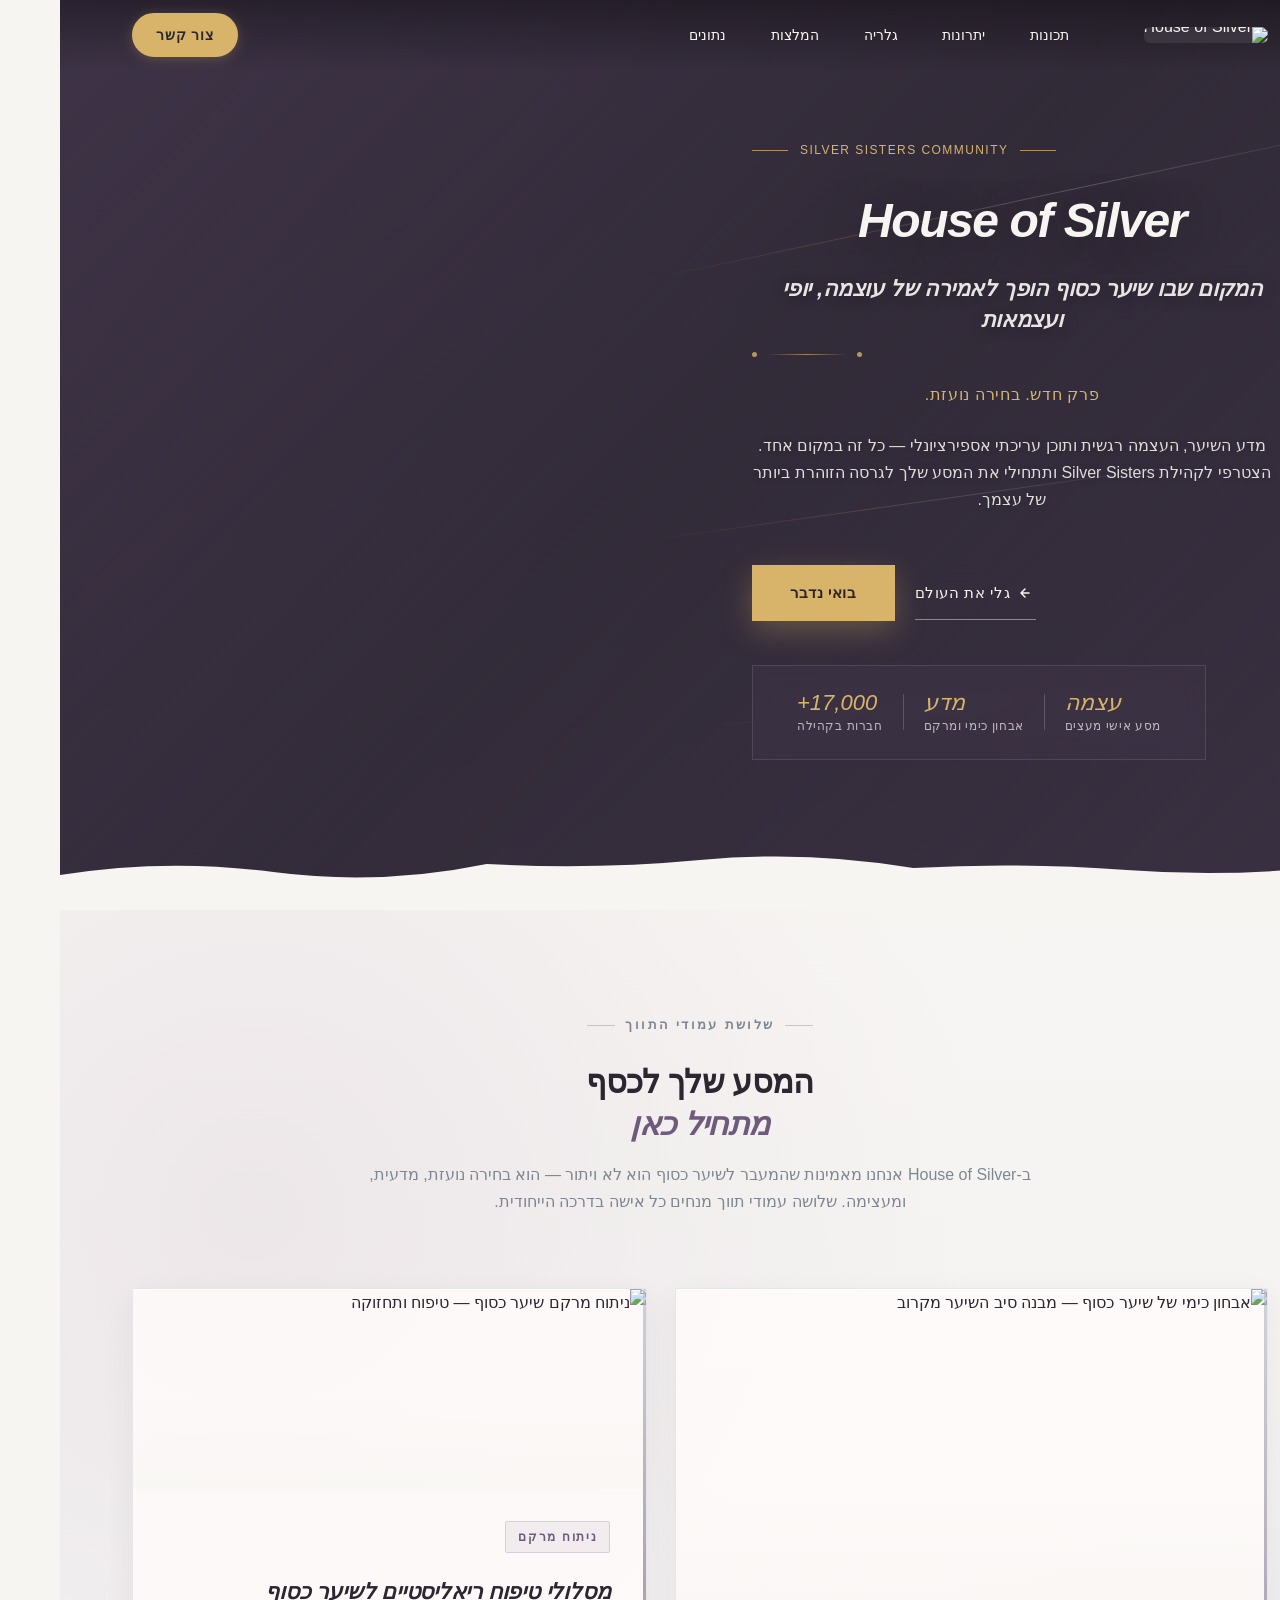
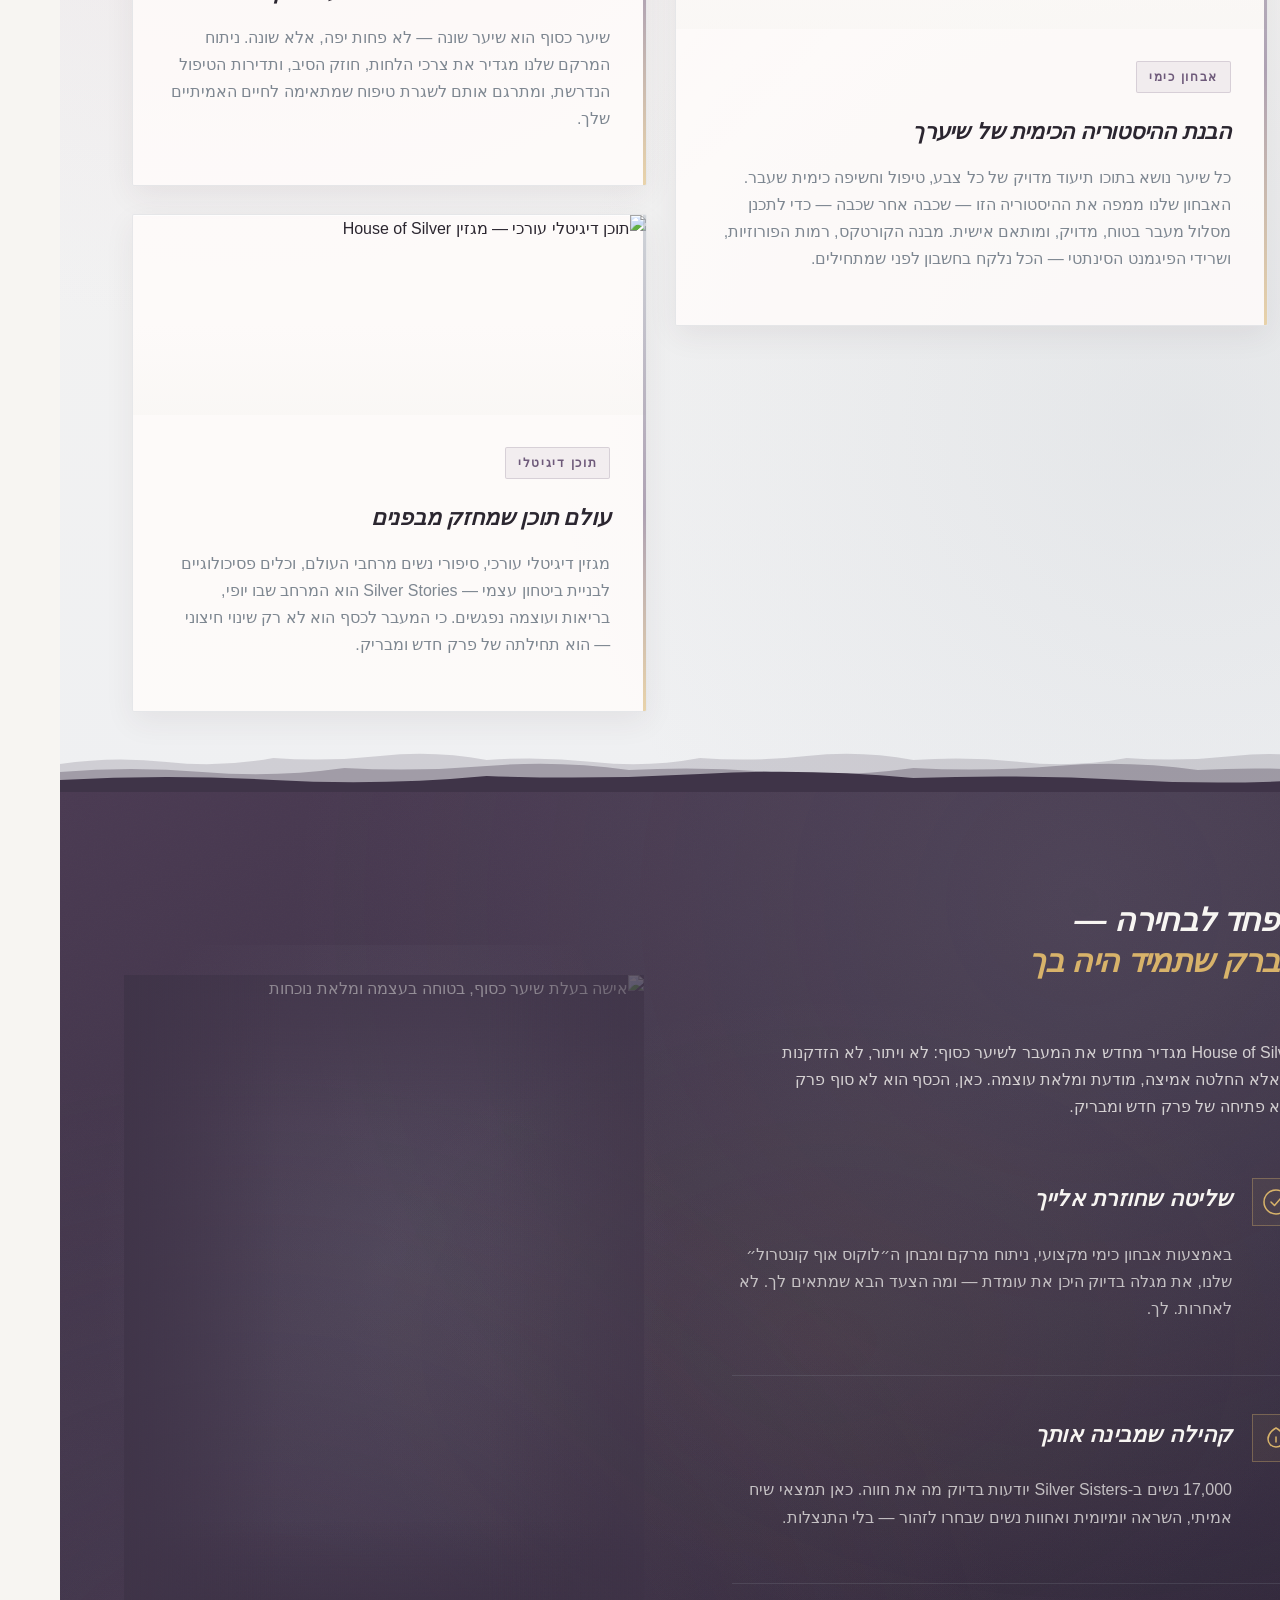
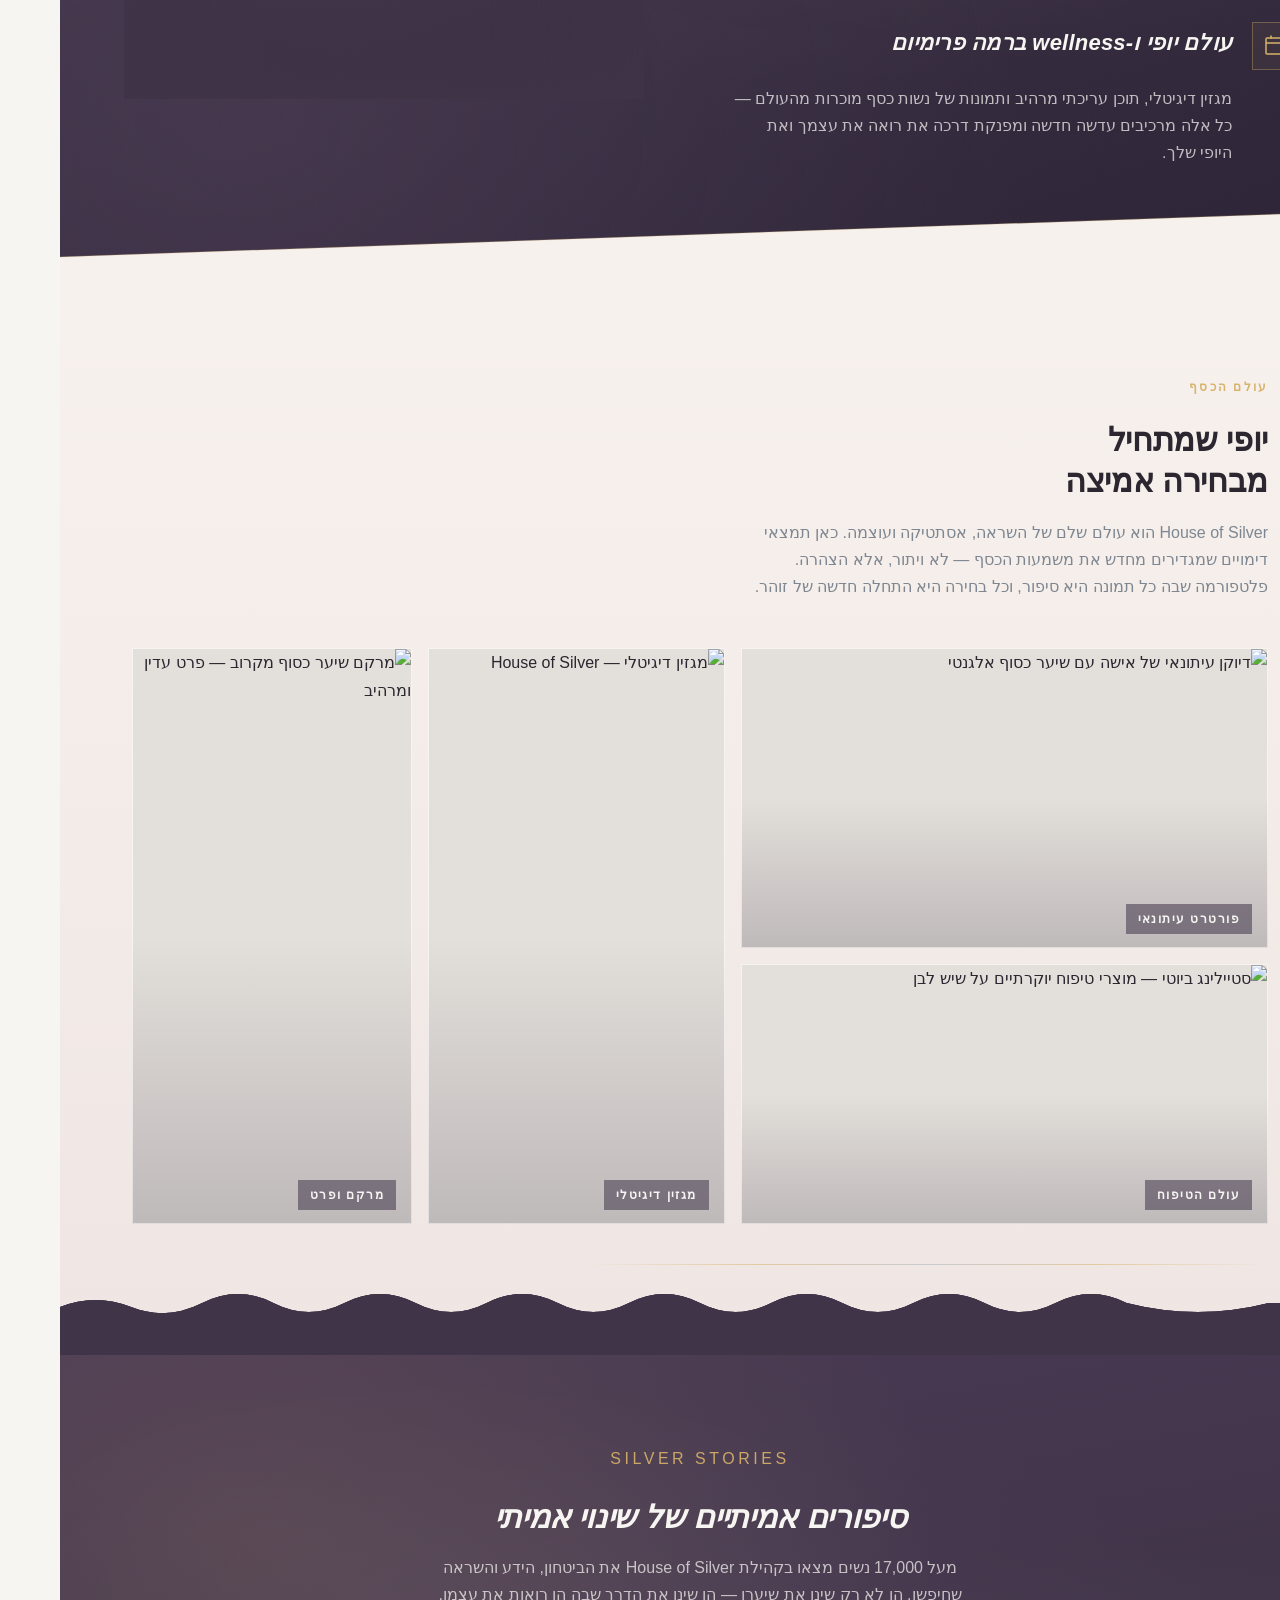
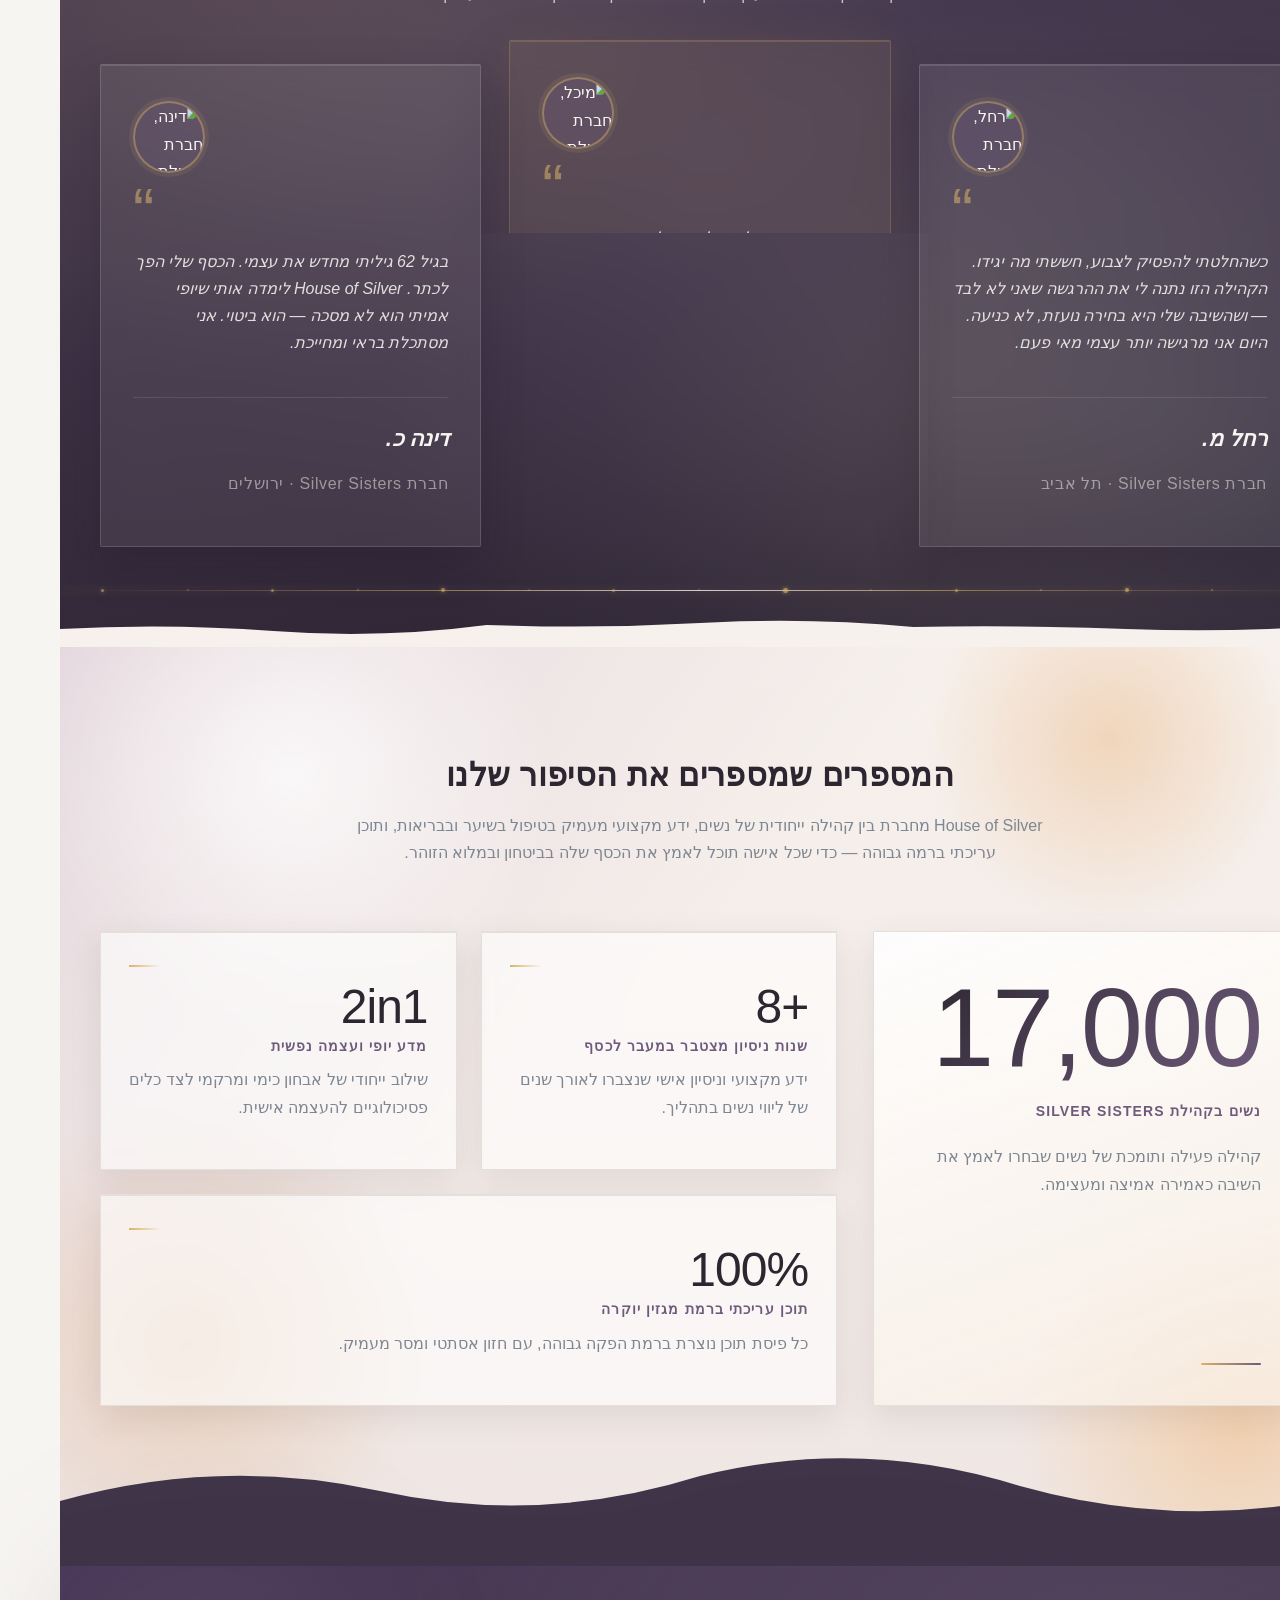
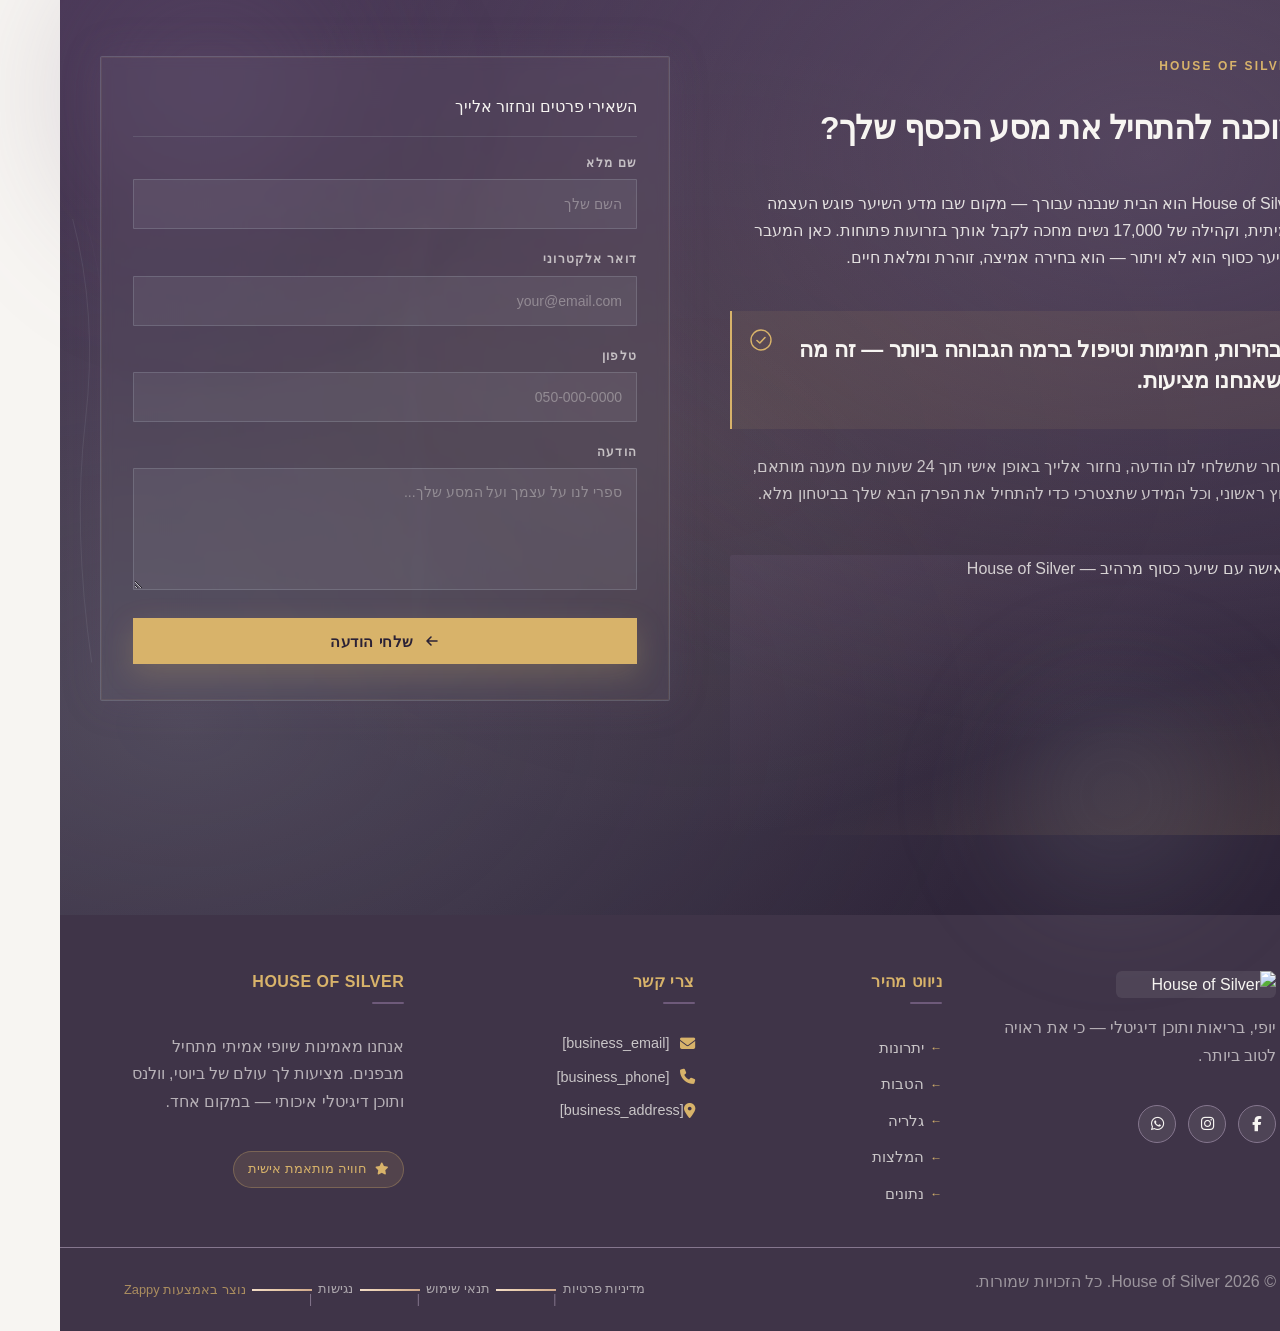
==== commit 476619e1: "Background sync: Progressive GitHub Sync" ====
--- a/index.html
+++ b/index.html
@@ -1219,7 +1219,7 @@
           <span class="stat-label">חברות בקהילה</span>
         </div>
         <span class="stat-sep" aria-hidden="true"></span>
-        <div class="stat-item">
+        <div class="stat-item" style="text-align: center">
           <span class="stat-number">מדע</span>
           <span class="stat-label">אבחון כימי ומרקם</span>
         </div>
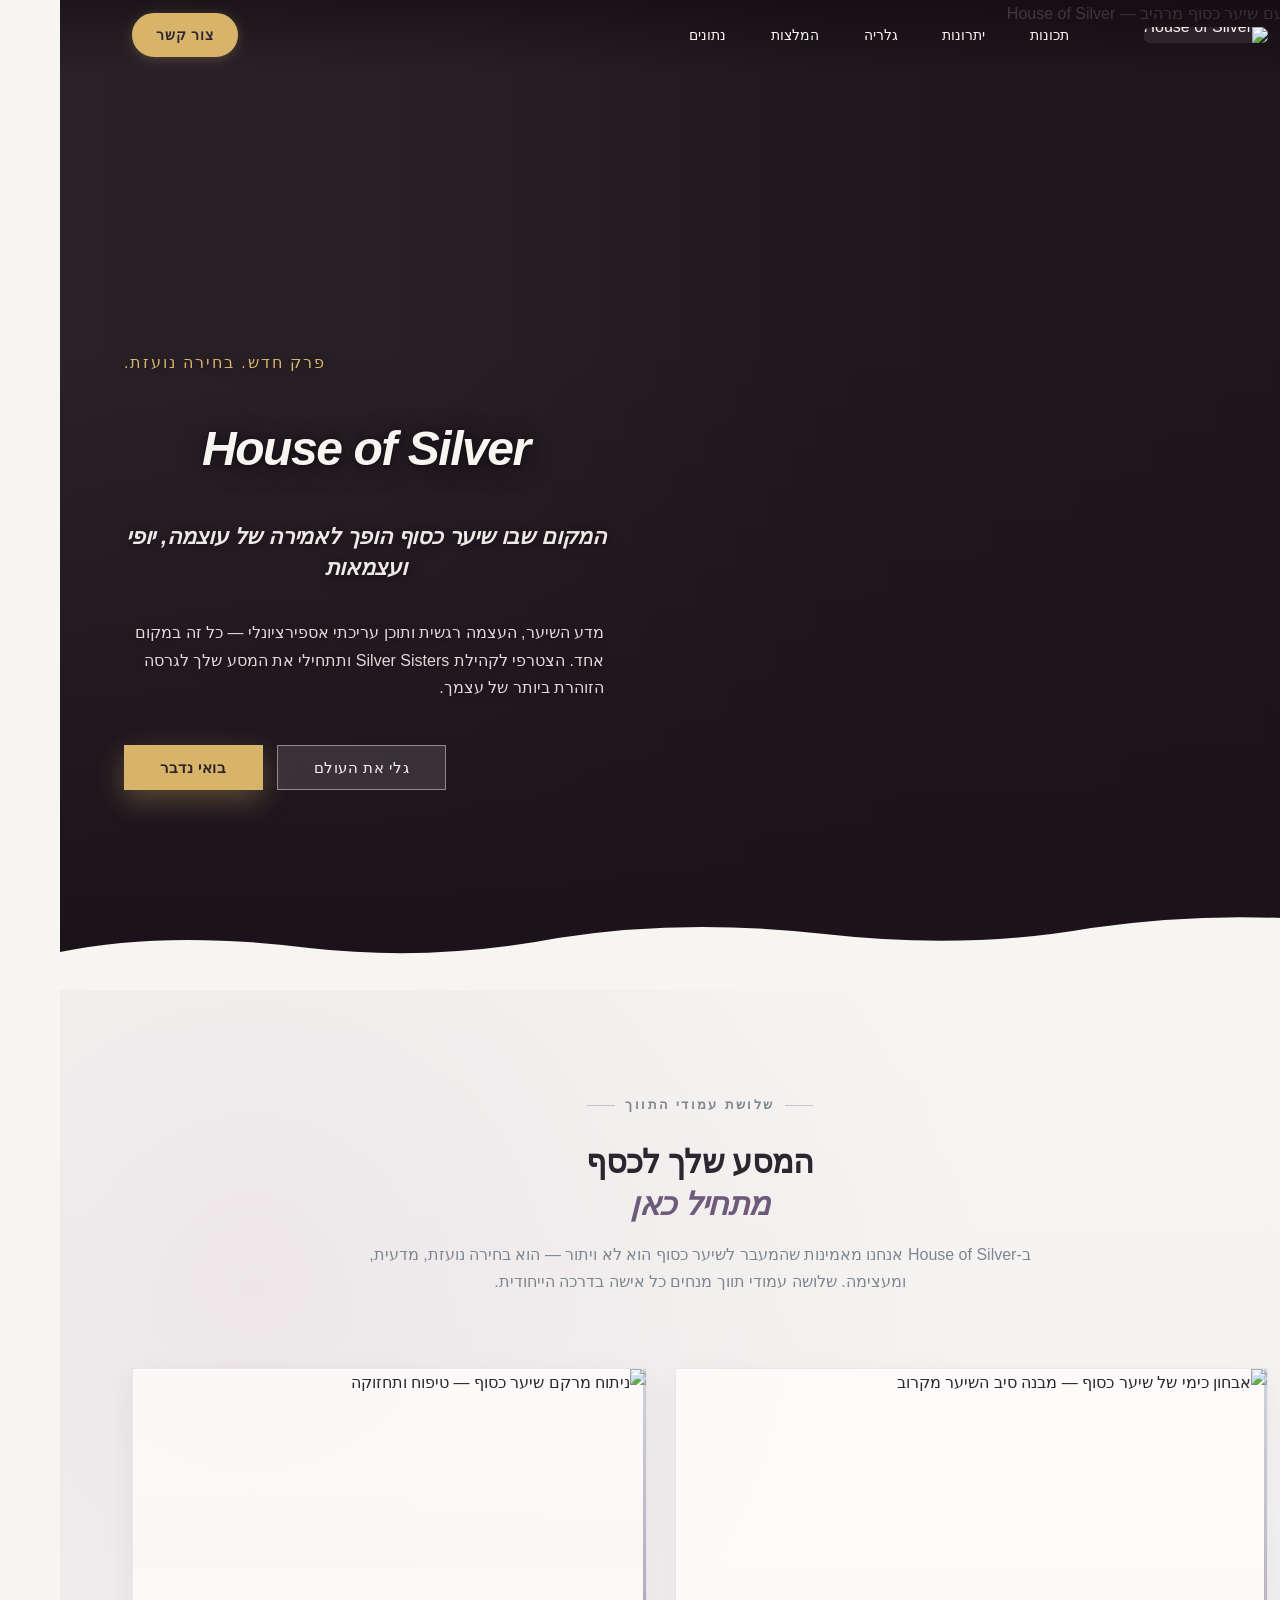
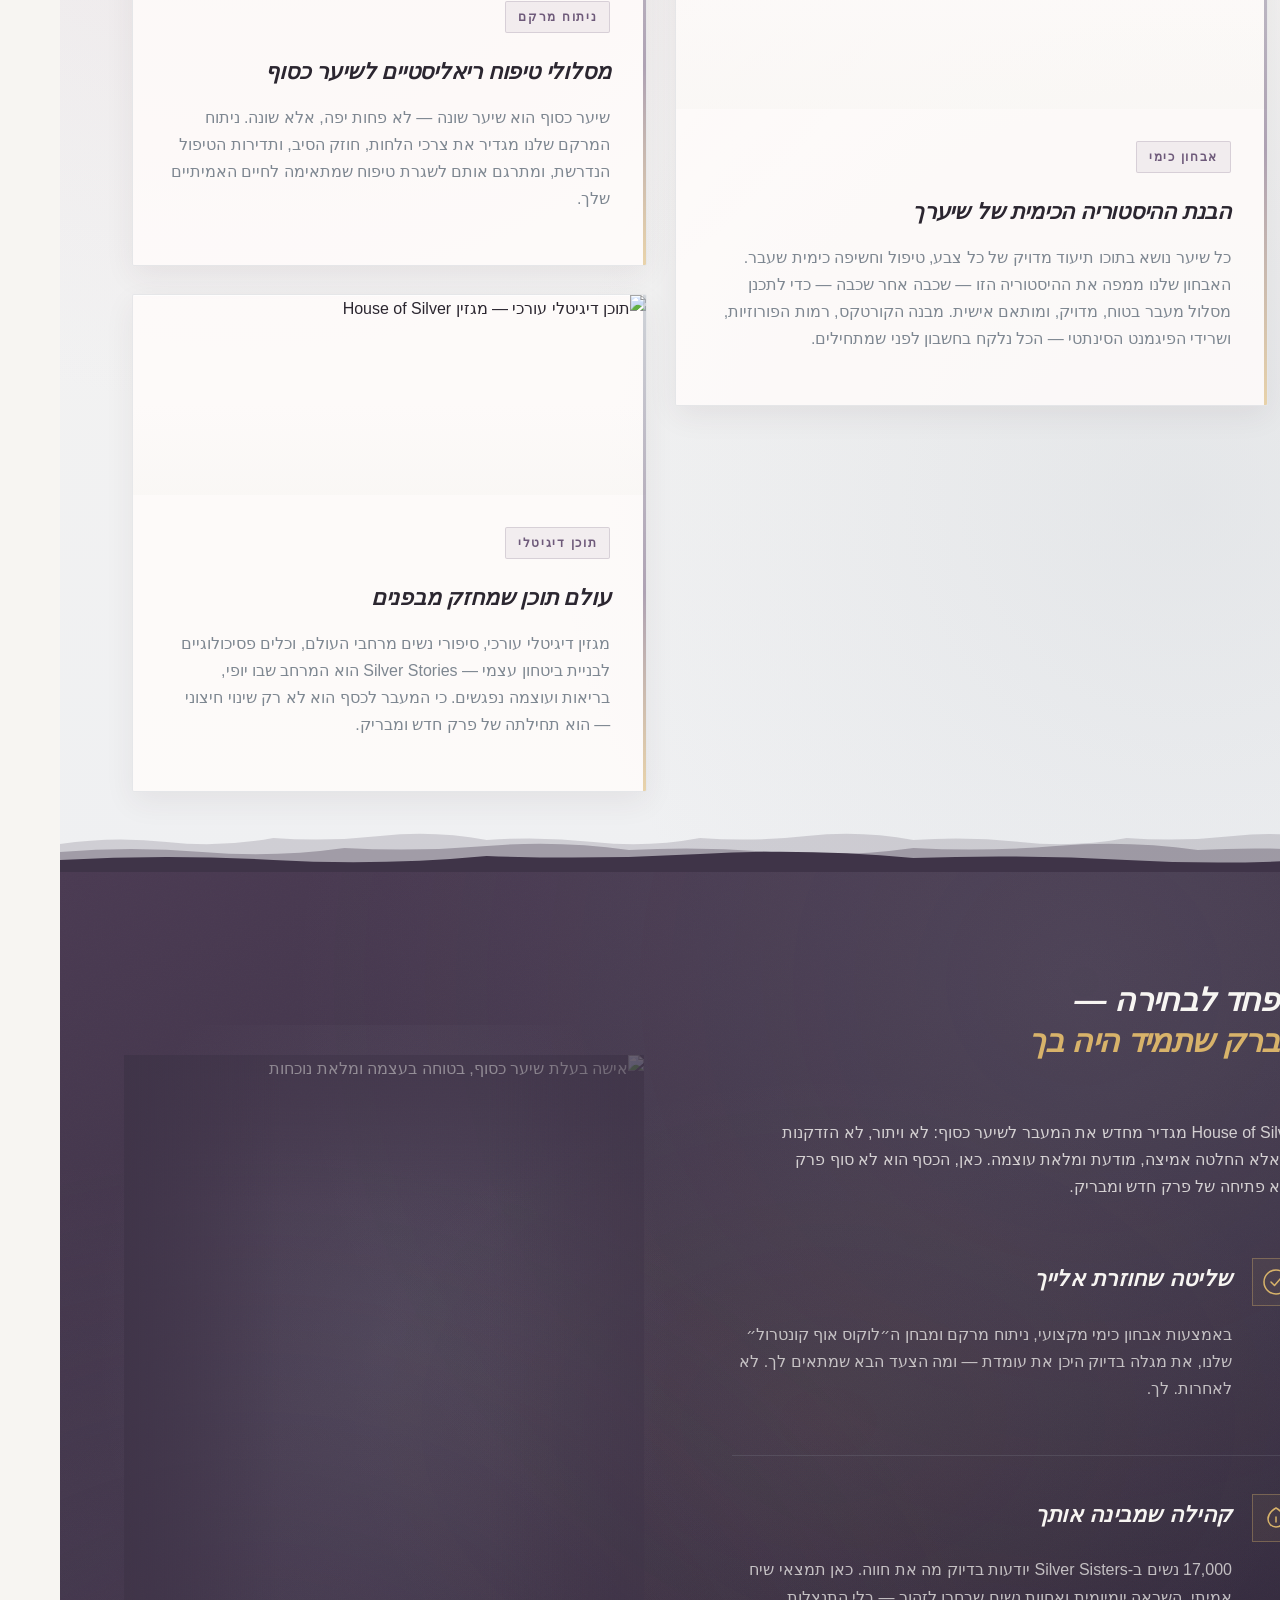
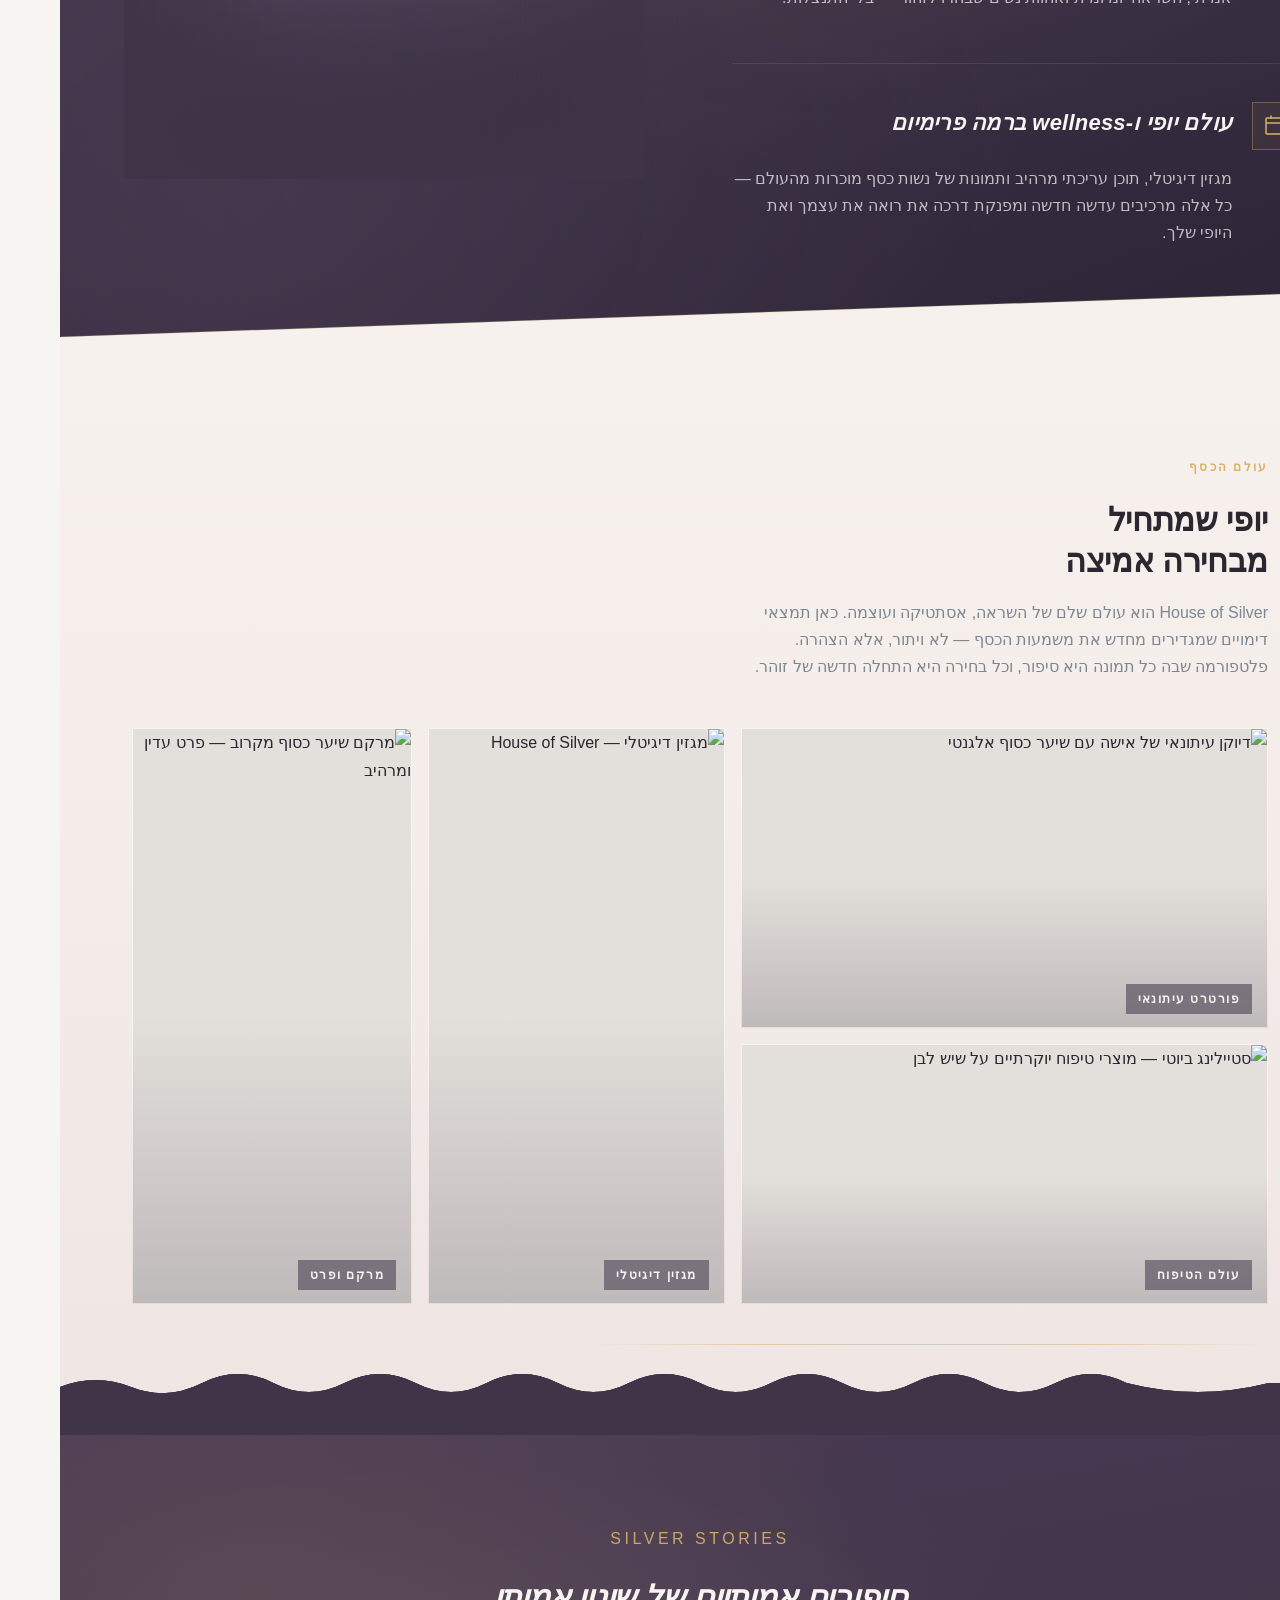
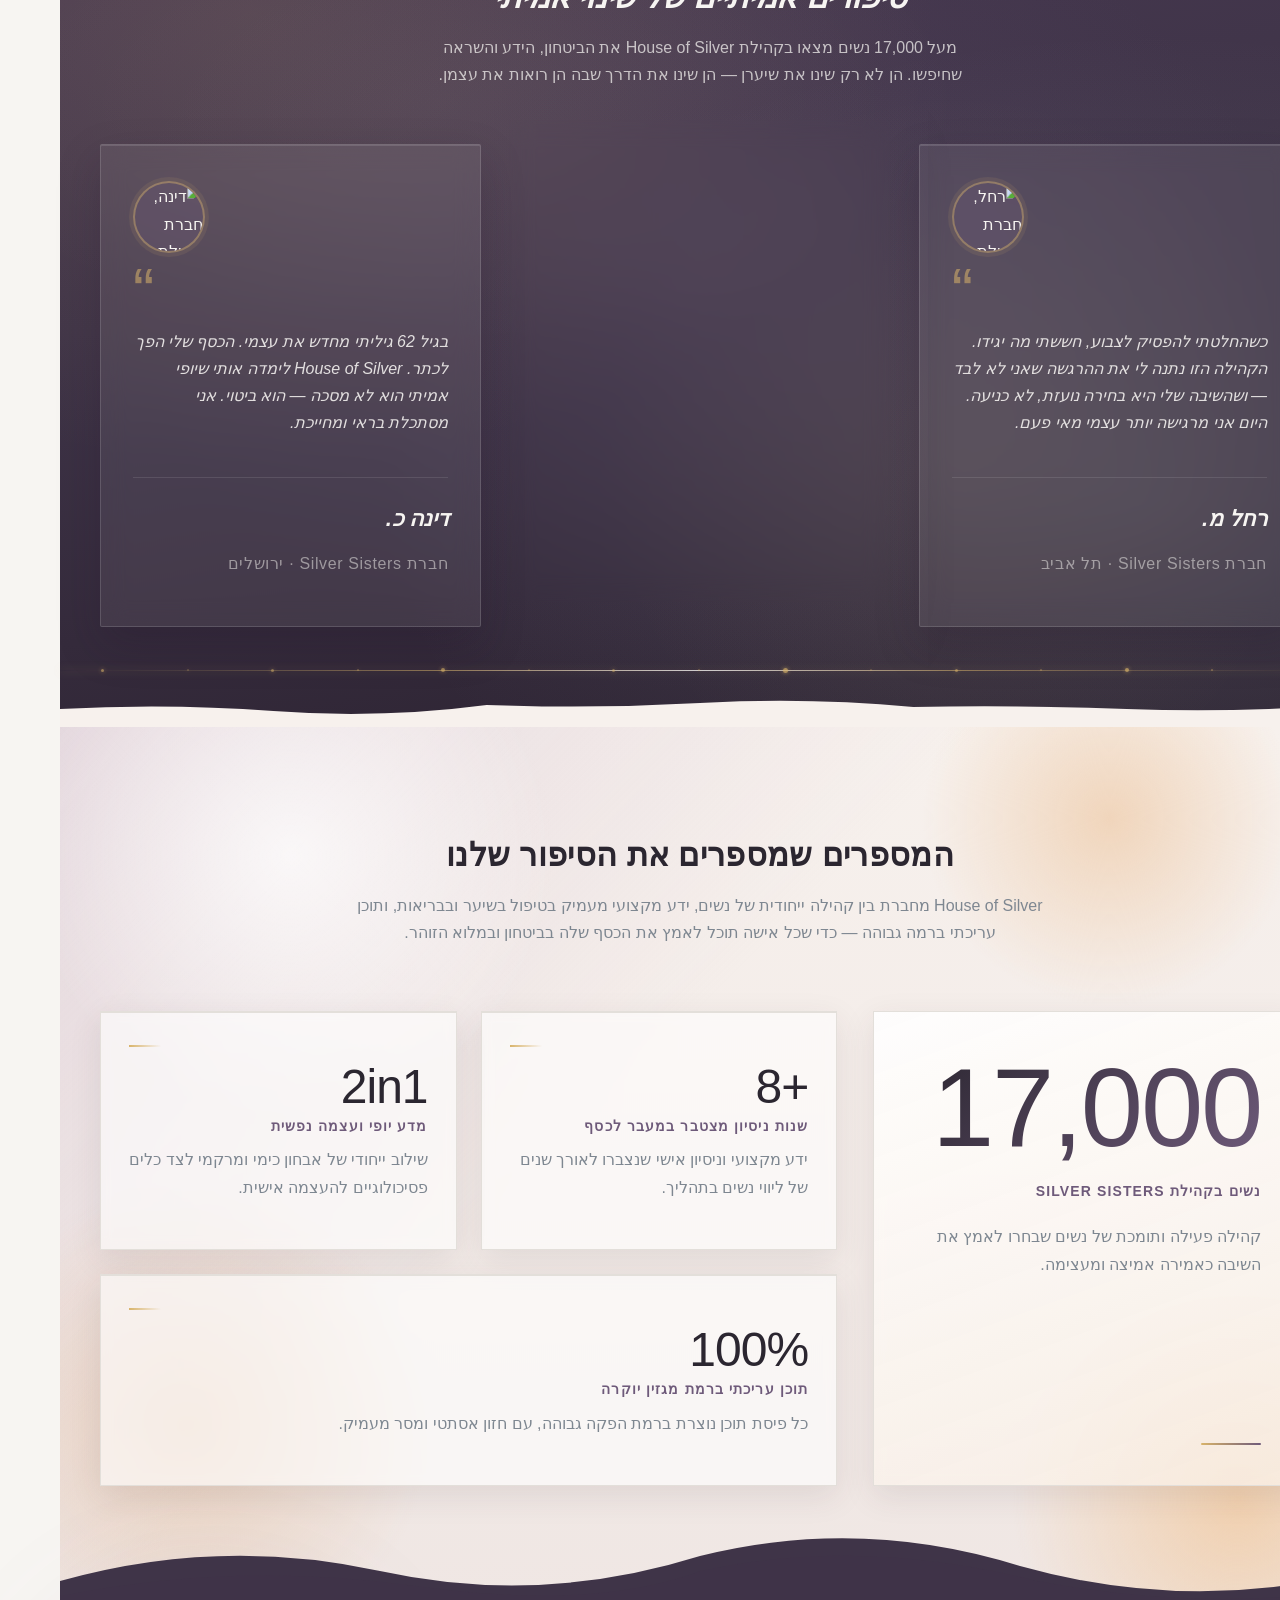
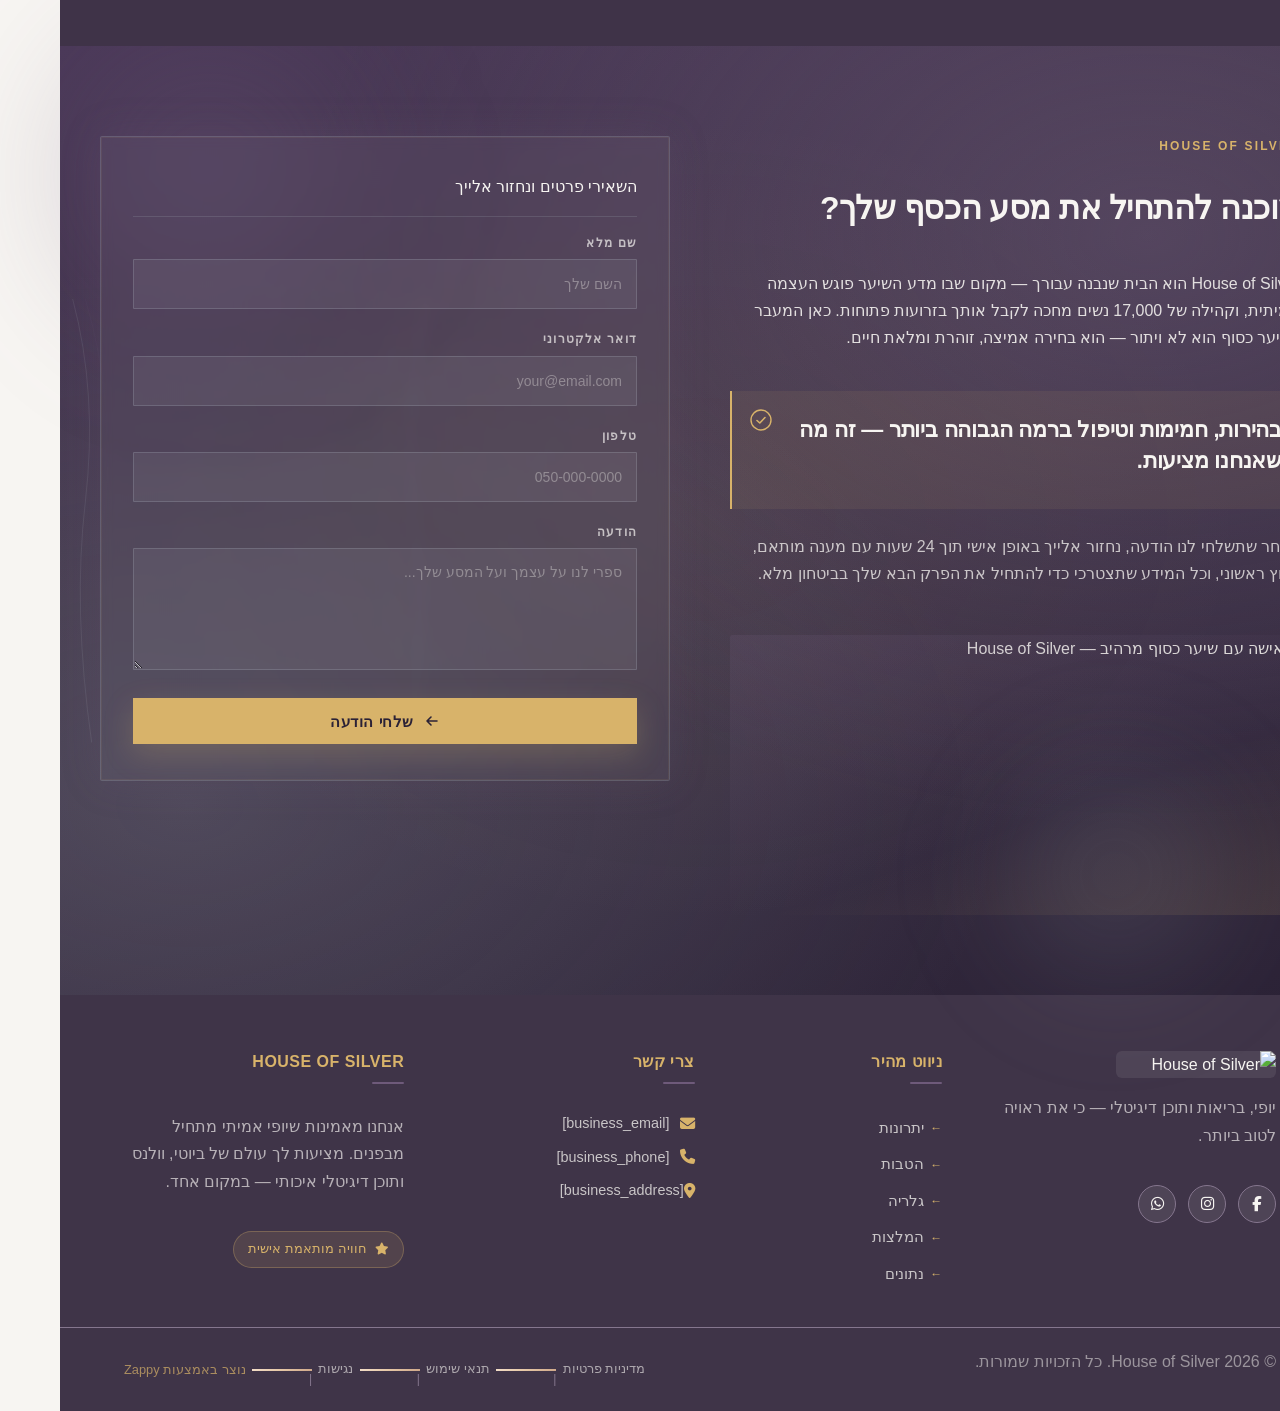
==== commit 9cee4a78: "Background sync: Progressive GitHub Sync" ====
--- a/index.html
+++ b/index.html
@@ -242,382 +242,6 @@
     <script src="https://cdn.jsdelivr.net/npm/vanilla-cookieconsent@3/dist/cookieconsent.umd.js"></script>
     <!-- Mickidum Accessibility Toolbar -->
     <script src="https://cdn.jsdelivr.net/gh/mickidum/acc_toolbar/acctoolbar/acctoolbar.min.js"></script>
-
-<style data-zappy-section-v2-css="true">
-/* V2 Regenerated Section CSS */
-.index-hero-section {
-  position: relative;
-  width: 100%;
-  min-height: 100vh;
-  overflow: visible;
-  background-color: #3F3448;
-  color: var(--text-light);
-  display: flex;
-  align-items: center;
-  padding-bottom: 90px;
-}
-
-/* ── Background ── */
-.index-hero-section .index-hero-bg {
-  position: absolute;
-  inset: 0;
-  width: 100%;
-  height: 100%;
-  z-index: 0;
-  background-color: #3F3448;
-  background-position: center;
-  background-size: cover;
-  background-repeat: no-repeat;
-}
-
-/* ── Scrim ── */
-.index-hero-section .index-hero-scrim {
-  position: absolute;
-  inset: 0;
-  z-index: 1;
-  pointer-events: none;
-  background-image:
-    linear-gradient(135deg, rgba(63,52,72,0.82) 0%, rgba(43,38,48,0.60) 50%, rgba(43,38,48,0.30) 100%),
-    linear-gradient(180deg, rgba(43,38,48,0.25) 0%, rgba(63,52,72,0.88) 100%);
-}
-
-/* ── Shimmer Decorative Lines ── */
-.index-hero-section .index-hero-shimmer {
-  position: absolute;
-  inset: 0;
-  z-index: 2;
-  pointer-events: none;
-  overflow: hidden;
-}
-.index-hero-section .shimmer-line {
-  position: absolute;
-  height: 1px;
-  background: linear-gradient(90deg, transparent 0%, rgba(216,179,106,0.45) 40%, rgba(170,180,190,0.55) 60%, transparent 100%);
-  opacity: 0.6;
-}
-.index-hero-section .shimmer-line-1 {
-  width: 60%;
-  top: 22%;
-  right: -5%;
-  transform: rotate(-12deg);
-}
-.index-hero-section .shimmer-line-2 {
-  width: 45%;
-  top: 55%;
-  right: 10%;
-  transform: rotate(-8deg);
-  opacity: 0.4;
-}
-.index-hero-section .shimmer-line-3 {
-  width: 30%;
-  bottom: 22%;
-  right: 20%;
-  transform: rotate(-5deg);
-  opacity: 0.3;
-}
-
-/* ── Container ── */
-.index-hero-section .index-hero-container {
-  position: relative;
-  z-index: 10;
-  width: 100%;
-  max-width: 1200px;
-  margin: 0 auto;
-  padding: 140px 48px 60px;
-  display: flex;
-  justify-content: flex-end;
-}
-
-/* ── Content Block ── */
-.index-hero-section .index-hero-content {
-  max-width: 640px;
-  text-align: right;
-  display: flex;
-  flex-direction: column;
-  align-items: flex-end;
-  gap: 0;
-}
-
-/* ── Eyebrow ── */
-.index-hero-section .index-hero-eyebrow {
-  display: flex;
-  flex-direction: row-reverse;
-  align-items: center;
-  gap: 12px;
-  margin-bottom: 24px;
-}
-.index-hero-section .eyebrow-text {
-  font-family: 'Manrope', 'Avenir Next', sans-serif;
-  font-size: 0.75rem;
-  font-weight: 500;
-  letter-spacing: 0.12em;
-  text-transform: uppercase;
-  color: var(--accent);
-}
-.index-hero-section .eyebrow-line {
-  display: block;
-  width: 36px;
-  height: 1px;
-  background: var(--accent);
-  opacity: 0.75;
-}
-
-/* ── H1 ── */
-.index-hero-section .index-hero-h1 {
-  font-family: 'Cormorant Garamond', 'Canela', Georgia, serif;
-  font-size: clamp(3.2rem, 7vw, 5.5rem);
-  font-weight: 400;
-  font-style: italic;
-  letter-spacing: -0.03em;
-  line-height: 0.96;
-  color: var(--text-light) !important;
-  margin: 0 0 20px 0;
-  text-shadow: 0 4px 32px rgba(43,38,48,0.55);
-}
-
-/* ── H3 Subtitle ── */
-.index-hero-section .index-hero-h3 {
-  font-family: 'Cormorant Garamond', 'Canela', Georgia, serif;
-  font-size: clamp(1.1rem, 2.2vw, 1.5rem);
-  font-weight: 400;
-  font-style: italic;
-  line-height: 1.45;
-  color: var(--text-light) !important;
-  opacity: 0.92;
-  margin: 0 0 28px 0;
-  text-shadow: 0 2px 16px rgba(43,38,48,0.5);
-  max-width: 540px;
-}
-
-/* ── Decorative Divider ── */
-.index-hero-section .index-hero-divider {
-  display: flex;
-  flex-direction: row-reverse;
-  align-items: center;
-  gap: 10px;
-  margin-bottom: 24px;
-}
-.index-hero-section .divider-dot {
-  display: block;
-  width: 5px;
-  height: 5px;
-  border-radius: 50%;
-  background: var(--accent);
-  opacity: 0.8;
-}
-.index-hero-section .divider-rule {
-  display: block;
-  width: 80px;
-  height: 1px;
-  background: linear-gradient(90deg, transparent, var(--accent) 50%, transparent);
-  opacity: 0.65;
-}
-
-/* ── Body Copy ── */
-.index-hero-section .index-hero-body {
-  margin-bottom: 36px;
-  display: flex;
-  flex-direction: column;
-  gap: 8px;
-  text-align: right;
-}
-.index-hero-section .index-hero-tagline {
-  font-family: 'Manrope', 'Avenir Next', sans-serif;
-  font-size: 1rem;
-  font-weight: 600;
-  letter-spacing: 0.04em;
-  color: var(--accent) !important;
-  margin: 0;
-  line-height: 1.4;
-}
-.index-hero-section .index-hero-desc {
-  font-family: 'Manrope', 'Avenir Next', sans-serif;
-  font-size: 1rem;
-  font-weight: 400;
-  line-height: 1.75;
-  color: var(--text-light) !important;
-  opacity: 0.88;
-  margin: 0;
-  text-shadow: 0 1px 8px rgba(43,38,48,0.4);
-  max-width: 520px;
-}
-
-/* ── CTAs ── */
-.index-hero-section .index-hero-ctas {
-  display: flex;
-  flex-direction: row-reverse;
-  align-items: center;
-  gap: 20px;
-  margin-bottom: 44px;
-  flex-wrap: wrap;
-}
-.index-hero-section .btn-hero-primary {
-  display: inline-block;
-  background: var(--accent);
-  color: #2B2229 !important;
-  font-family: 'Manrope', 'Avenir Next', sans-serif;
-  font-size: 0.9375rem;
-  font-weight: 600;
-  letter-spacing: 0.04em;
-  padding: 15px 38px;
-  border-radius: 0;
-  border: none;
-  text-decoration: none;
-  box-shadow: 0 10px 30px rgba(216,179,106,0.30);
-  transition: all 0.32s ease;
-  white-space: nowrap;
-}
-.index-hero-section .btn-hero-primary:hover {
-  background: #e8c47a;
-  box-shadow: 0 14px 40px rgba(216,179,106,0.45);
-  transform: translateY(-3px);
-}
-.index-hero-section .btn-hero-ghost {
-  display: inline-flex;
-  flex-direction: row-reverse;
-  align-items: center;
-  gap: 8px;
-  background: transparent;
-  color: var(--text-light) !important;
-  font-family: 'Manrope', 'Avenir Next', sans-serif;
-  font-size: 0.9375rem;
-  font-weight: 500;
-  letter-spacing: 0.04em;
-  padding: 14px 0;
-  border: none;
-  border-bottom: 1px solid rgba(247,245,242,0.45);
-  text-decoration: none;
-  transition: all 0.32s ease;
-  white-space: nowrap;
-}
-.index-hero-section .btn-hero-ghost:hover {
-  border-bottom-color: var(--accent);
-  color: var(--accent) !important;
-}
-.index-hero-section .btn-hero-ghost svg {
-  transition: transform 0.28s ease;
-}
-.index-hero-section .btn-hero-ghost:hover svg {
-  transform: translateX(-4px);
-}
-
-/* ── Stats Row ── */
-.index-hero-section .index-hero-stats {
-  display: flex;
-  flex-direction: row-reverse;
-  align-items: center;
-  gap: 0;
-  padding: 20px 24px;
-  background: rgba(63,52,72,0.50);
-  backdrop-filter: blur(10px);
-  -webkit-backdrop-filter: blur(10px);
-  border: 1px solid rgba(170,180,190,0.18);
-  border-radius: 0;
-  flex-wrap: wrap;
-}
-.index-hero-section .stat-item {
-  display: flex;
-  flex-direction: column;
-  align-items: flex-end;
-  gap: 2px;
-  padding: 4px 20px;
-  text-align: right;
-}
-.index-hero-section .stat-number {
-  font-family: 'Cormorant Garamond', Georgia, serif;
-  font-size: 1.375rem;
-  font-weight: 400;
-  font-style: italic;
-  color: var(--accent) !important;
-  line-height: 1.2;
-}
-.index-hero-section .stat-label {
-  font-family: 'Manrope', 'Avenir Next', sans-serif;
-  font-size: 0.75rem;
-  font-weight: 400;
-  letter-spacing: 0.05em;
-  color: var(--text-light) !important;
-  opacity: 0.7;
-  line-height: 1.4;
-}
-.index-hero-section .stat-sep {
-  display: block;
-  width: 1px;
-  height: 36px;
-  background: rgba(170,180,190,0.30);
-  flex-shrink: 0;
-}
-
-/* ── Bottom Divider ── */
-.index-hero-section .index-hero-divider-wrapper {
-  position: absolute;
-  bottom: 0;
-  left: 0;
-  width: 100%;
-  height: 90px;
-  pointer-events: none;
-  z-index: 5;
-}
-.index-hero-section .index-hero-divider-wrapper svg {
-  display: block;
-  width: 100%;
-  height: 100%;
-}
-
-/* ── RESPONSIVE ── */
-@media (max-width: 768px) {
-  .index-hero-section {
-    min-height: 100vh;
-    padding-bottom: 90px;
-  }
-  .index-hero-section .index-hero-container {
-    padding: 110px 20px 48px;
-    justify-content: center;
-  }
-  .index-hero-section .index-hero-content {
-    max-width: 100%;
-    align-items: flex-end;
-  }
-  .index-hero-section .index-hero-h1 {
-    font-size: 3rem;
-    line-height: 1.0;
-  }
-  .index-hero-section .index-hero-h3 {
-    font-size: 1.05rem;
-    max-width: 100%;
-  }
-  .index-hero-section .index-hero-desc {
-    max-width: 100%;
-  }
-  .index-hero-section .index-hero-ctas {
-    gap: 14px;
-    margin-bottom: 32px;
-  }
-  .index-hero-section .btn-hero-primary {
-    padding: 13px 28px;
-    font-size: 0.875rem;
-  }
-  .index-hero-section .btn-hero-ghost {
-    font-size: 0.875rem;
-  }
-  .index-hero-section .index-hero-stats {
-    gap: 0;
-    padding: 14px 12px;
-    justify-content: flex-end;
-  }
-  .index-hero-section .stat-item {
-    padding: 4px 12px;
-  }
-  .index-hero-section .stat-sep {
-    height: 28px;
-  }
-  .index-hero-section .shimmer-line-1,
-  .index-hero-section .shimmer-line-2,
-  .index-hero-section .shimmer-line-3 {
-    display: none;
-  }
-}
-</style>
     <link rel="stylesheet" href="/styles.css">
 
     <style id="zappy-dropdown-submenu-styles">
@@ -701,16 +325,16 @@
 
   <nav class="navbar" dir="rtl">
   <button class="mobile-toggle" id="mobileToggle" aria-label="Menu">
-    <svg class="hamburger-icon" width="24" height="24" viewbox="0 0 24 24" fill="none">
+    <svg class="hamburger-icon" width="24" height="24" viewBox="0 0 24 24" fill="none">
       <path d="M3 12h18M3 6h18M3 18h18" stroke="currentColor" stroke-width="2" stroke-linecap="round"></path>
     </svg>
-    <svg class="close-icon" width="24" height="24" viewbox="0 0 24 24" fill="none" style="display: none;">
+    <svg class="close-icon" width="24" height="24" viewBox="0 0 24 24" fill="none" style="display: none;">
       <path d="M18 6L6 18M6 6l12 12" stroke="currentColor" stroke-width="2" stroke-linecap="round"></path>
     </svg>
   </button>
 
   <button class="phone-header-btn" data-phone="" aria-label="Call">
-    <svg width="20" height="20" viewbox="0 0 24 24" fill="currentColor">
+    <svg width="20" height="20" viewBox="0 0 24 24" fill="currentColor">
       <path d="M22 16.92v3a2 2 0 0 1-2.18 2 19.79 19.79 0 0 1-8.63-3.07 19.5 19.5 0 0 1-6-6 19.79 19.79 0 0 1-3.07-8.67A2 2 0 0 1 4.11 2h3a2 2 0 0 1 2 1.72 12.84 12.84 0 0 0 .7 2.81 2 2 0 0 1-.45 2.11L8.09 9.91a16 16 0 0 0 6 6l1.27-1.27a2 2 0 0 1 2.11-.45 12.84 12.84 0 0 0 2.81.7A2 2 0 0 1 22 16.92z"></path>
     </svg>
   </button>
@@ -1159,87 +783,43 @@
 </script>
   
   <main>
-    <section class="index-hero-section" data-layout-spec="בית-hero" dir="rtl" data-hero-type="fullscreen-scrim" data-zappy-section="true" id="zappy-section-0" style="opacity: 1;" data-zappy-content-align="center-right"><style data-zappy-align-style="true">#zappy-section-0 > [data-zappy-align-target] { margin-top: auto !important; margin-bottom: auto !important; margin-left: auto !important; margin-right: 0 !important; align-items: center !important; justify-content: flex-start !important; } #zappy-section-0 > [data-zappy-align-target] > * { margin-left: auto !important; margin-right: 0 !important; }  @media (max-width: 768px) { #zappy-section-0 > [data-zappy-align-target] { align-items: center !important; justify-content: center !important; margin-top: auto !important; margin-bottom: auto !important; margin-left: auto !important; margin-right: auto !important; } #zappy-section-0 > [data-zappy-align-target] > * { margin-left: auto !important; margin-right: auto !important; } }</style>
-  <!-- Background Layer -->
-  <div class="index-hero-bg" style="background-image: url('assets/site-index-hero-image-1.webp'); background-size: cover; background-position: center;"></div>
+    <section class="index-hero-section" data-layout-spec="בית-hero" dir="rtl" data-hero-type="fullscreen-scrim" id="zappy-section-0">
+  <!-- Background Image -->
+  <figure class="index-hero-bg-wrapper" aria-hidden="false">
+    <div data-zappy-zoom-wrapper="true" data-element-id="img-1773813685217-fkfkk48xm" data-element-type="image" data-zappy-zoom-wrapper-width="1411px" data-zappy-zoom-wrapper-height="729px" data-zappy-zoom-wrapper-width-mode="full" style="position: absolute !important; overflow: hidden !important; width: 100% !important; max-width: none !important; margin-left: 0px !important; margin-right: 0px !important; height: 100% !important; display: block !important; top: 0px !important; left: 0px !important; z-index: 1 !important;" data-zappy-zoom-clip="true" data-zappy-wrapper-margins-applied="true"><img data-hero-bg="true" data-placeholder="index-hero-image-1" data-context="Cinematic full-bleed portrait of a sophisticated silver-haired woman in her 50s, photographed in soft natural studio light with a moonlit silver-blue color veil. She has beautifully styled long silver and white hair, wearing elegant minimal luxury clothing. The composition leaves generous open negative space on the right side for text overlay. Mood: radiant, feminine, editorial — not salon commercial. Subtle brushed-silver texture in the darker edges. Premium beauty and wellness brand aesthetic." width="1920" height="1080" src="/assets/site-index-hero-image-1.webp" alt="אישה עם שיער כסוף מרהיב — House of Silver" class="index-hero-bg-img zappy-editable-image" data-element-type="image" data-element-id="img-1773813685217-fkfkk48xm" data-resize-handler-attached="true" style="object-position: 50% 0%; margin: 0px !important; position: absolute !important; left: 0% !important; top: 0% !important; width: 100% !important; height: 108.029% !important; max-width: none !important; max-height: none !important; display: block !important; object-fit: cover !important;" data-zappy-zoom="1"></div>
+  </figure>
 
   <!-- Scrim Overlay -->
   <div class="index-hero-scrim" aria-hidden="true"></div>
 
-  <!-- Decorative silver shimmer lines -->
-  <div class="index-hero-shimmer" aria-hidden="true">
-    <div class="shimmer-line shimmer-line-1"></div>
-    <div class="shimmer-line shimmer-line-2"></div>
-    <div class="shimmer-line shimmer-line-3"></div>
-  </div>
-
-  <!-- Content -->
-  <div class="index-hero-container" data-zappy-align-target="true">
+  <!-- Text Overlay Group -->
+  <div class="index-hero-overlay">
     <div class="index-hero-content">
-
-      <!-- Label / Eyebrow -->
-      <div class="index-hero-eyebrow">
-        <span class="eyebrow-line"></span>
-        <span class="eyebrow-text">Silver Sisters Community</span>
-        <span class="eyebrow-line"></span>
+      <p class="index-hero-label">פרק חדש. בחירה נועזת.</p>
+      <h1 class="index-hero-h1" style="outline: none; max-width: 1387px; margin-left: auto; margin-right: auto;" data-zappy-text-width="custom">House of Silver</h1>
+      <h3 class="index-hero-subtitle" style="text-align: center;">המקום שבו שיער כסוף הופך לאמירה של עוצמה, יופי ועצמאות</h3>
+      <p class="index-hero-body" style="">מדע השיער, העצמה רגשית ותוכן עריכתי אספירציונלי — כל זה במקום אחד. הצטרפי לקהילת Silver Sisters ותתחילי את המסע שלך לגרסה הזוהרת ביותר של עצמך.</p>
+      <div class="index-hero-ctas">
+        <a href="#contact" class="index-hero-btn-primary" data-element-type="button" data-element-id="btn-1773813685214-yiokpo9yi" data-native-element="true">בואי נדבר</a>
+        <a href="#features" class="index-hero-btn-secondary" data-element-type="button" data-element-id="btn-1773813685214-j28xyz2ps" data-native-element="true">גלי את העולם</a>
       </div>
-
-      <!-- Main Headline -->
-      <h1 class="index-hero-h1" style="outline: none; max-width: 1400px; margin-left: auto; margin-right: auto;" data-zappy-text-width="custom">House of Silver</h1>
-
-      <!-- Subtitle -->
-      <h3 class="index-hero-h3" style="text-align: center">המקום שבו שיער כסוף הופך לאמירה של עוצמה, יופי ועצמאות</h3>
-
-      <!-- Divider -->
-      <div class="index-hero-divider" aria-hidden="true">
-        <span class="divider-dot"></span>
-        <span class="divider-rule"></span>
-        <span class="divider-dot"></span>
-      </div>
-
-      <!-- Body Copy -->
-      <div class="index-hero-body">
-        <p class="index-hero-tagline" style="text-align: center">פרק חדש. בחירה נועזת.</p>
-        <p class="index-hero-desc" style="text-align: center">מדע השיער, העצמה רגשית ותוכן עריכתי אספירציונלי — כל זה במקום אחד. הצטרפי לקהילת Silver Sisters ותתחילי את המסע שלך לגרסה הזוהרת ביותר של עצמך.</p>
-      </div>
-
-      <!-- CTAs -->
-      <div class="index-hero-ctas">
-        <a href="#contact" class="btn-hero-primary" data-element-type="button" data-element-id="btn-1773813569262-sanl8md5k" data-native-element="true">בואי נדבר</a>
-        <a href="#features" class="btn-hero-ghost" data-element-type="button" data-element-id="btn-1773813569262-gugfx935e" data-native-element="true">
-          <span>גלי את העולם</span>
-          <svg data-no-icon-edit="true" aria-hidden="true" width="18" height="18" viewbox="0 0 18 18" fill="none" xmlns="http://www.w3.org/2000/svg"><path d="M11 9H3M7 5L3 9L7 13" stroke="currentColor" stroke-width="1.5" stroke-linecap="round" stroke-linejoin="round"></path></svg>
-        </a>
-      </div>
-
-      <!-- Stats Row -->
-      <div class="index-hero-stats">
-        <div class="stat-item">
-          <span class="stat-number">17,000+</span>
-          <span class="stat-label">חברות בקהילה</span>
-        </div>
-        <span class="stat-sep" aria-hidden="true"></span>
-        <div class="stat-item" style="text-align: center">
-          <span class="stat-number">מדע</span>
-          <span class="stat-label">אבחון כימי ומרקם</span>
-        </div>
-        <span class="stat-sep" aria-hidden="true"></span>
-        <div class="stat-item">
-          <span class="stat-number">עצמה</span>
-          <span class="stat-label">מסע אישי מעצים</span>
-        </div>
-      </div>
-
     </div>
   </div>
 
   <!-- Bottom Divider -->
-  <div class="index-hero-divider-wrapper">
-    <svg data-no-icon-edit="true" aria-hidden="true" viewbox="0 0 1440 90" preserveaspectratio="none" xmlns="http://www.w3.org/2000/svg">
-      <path d="M0,90 L0,55 Q120,38 240,52 T480,44 Q600,50 720,40 T960,48 Q1080,42 1200,50 T1440,45 L1440,90 Z" fill="#F7F5F2"></path>
+  <div class="index-hero-divider-wrapper" aria-hidden="true">
+    <svg data-no-icon-edit="true" aria-hidden="true" viewBox="0 0 1440 90" preserveAspectRatio="none" xmlns="http://www.w3.org/2000/svg">
+      <defs>
+        <linearGradient id="pearlDivider" x1="0%" y1="0%" x2="100%" y2="0%">
+          <stop offset="0%" stop-color="#F7F5F2"></stop>
+          <stop offset="38%" stop-color="#EDE8E3"></stop>
+          <stop offset="62%" stop-color="#F0EBE6"></stop>
+          <stop offset="100%" stop-color="#F7F5F2"></stop>
+        </linearGradient>
+      </defs>
+      <path d="M0,90 L0,52 Q120,30 280,48 Q420,62 560,38 Q700,18 860,34 Q1020,50 1160,28 Q1300,10 1440,22 L1440,90 Z" fill="#F7F5F2"></path>
     </svg>
   </div>
-
 </section>
 
 <section id="features" class="index-features-section" data-layout-spec="בית-features" dir="rtl">
@@ -1308,7 +888,7 @@
 
   <!-- Bottom SVG Divider -->
   <div class="index-features-divider-wrapper">
-    <svg data-no-icon-edit="true" aria-hidden="true" viewbox="0 0 1440 80" preserveaspectratio="none" xmlns="http://www.w3.org/2000/svg">
+    <svg data-no-icon-edit="true" aria-hidden="true" viewBox="0 0 1440 80" preserveAspectRatio="none" xmlns="http://www.w3.org/2000/svg">
       <path d="M0,80 L0,52 Q60,44 120,50 T240,46 Q300,50 360,44 T480,48 Q540,44 600,50 T720,46 Q780,50 840,44 T960,48 Q1020,44 1080,50 T1200,46 Q1260,50 1320,44 T1440,50 L1440,80 Z" fill="#3F3448" opacity="0.18"></path>
       <path d="M0,80 L0,60 Q80,54 160,60 T320,56 Q400,60 480,54 T640,58 Q720,54 800,60 T960,56 Q1040,60 1120,54 T1280,58 Q1360,54 1440,60 L1440,80 Z" fill="#3F3448" opacity="0.32"></path>
       <path d="M0,80 L0,68 Q120,62 240,68 T480,64 Q600,68 720,62 T960,66 Q1080,62 1200,68 T1440,66 L1440,80 Z" fill="#3F3448"></path>
@@ -1327,7 +907,7 @@
       <div class="index-benefits-list">
         <article class="index-benefits-item">
           <div class="index-benefits-icon-wrap">
-            <svg data-element-type="icon" data-icon-type="svg" width="28" height="28" viewbox="0 0 28 28" fill="none" xmlns="http://www.w3.org/2000/svg" aria-hidden="true">
+            <svg data-element-type="icon" data-icon-type="svg" width="28" height="28" viewBox="0 0 28 28" fill="none" xmlns="http://www.w3.org/2000/svg" aria-hidden="true">
               <circle cx="14" cy="14" r="12" stroke="currentColor" stroke-width="1.5"></circle>
               <path d="M9 14l3.5 3.5L19 10" stroke="currentColor" stroke-width="1.5" stroke-linecap="round" stroke-linejoin="round"></path>
             </svg>
@@ -1340,7 +920,7 @@
 
         <article class="index-benefits-item">
           <div class="index-benefits-icon-wrap">
-            <svg data-element-type="icon" data-icon-type="svg" width="28" height="28" viewbox="0 0 28 28" fill="none" xmlns="http://www.w3.org/2000/svg" aria-hidden="true">
+            <svg data-element-type="icon" data-icon-type="svg" width="28" height="28" viewBox="0 0 28 28" fill="none" xmlns="http://www.w3.org/2000/svg" aria-hidden="true">
               <path d="M14 4C14 4 6 8 6 15a8 8 0 0016 0c0-7-8-11-8-11z" stroke="currentColor" stroke-width="1.5" stroke-linejoin="round"></path>
               <path d="M14 13v5" stroke="currentColor" stroke-width="1.5" stroke-linecap="round"></path>
             </svg>
@@ -1353,7 +933,7 @@
 
         <article class="index-benefits-item">
           <div class="index-benefits-icon-wrap">
-            <svg data-element-type="icon" data-icon-type="svg" width="28" height="28" viewbox="0 0 28 28" fill="none" xmlns="http://www.w3.org/2000/svg" aria-hidden="true">
+            <svg data-element-type="icon" data-icon-type="svg" width="28" height="28" viewBox="0 0 28 28" fill="none" xmlns="http://www.w3.org/2000/svg" aria-hidden="true">
               <rect x="4" y="6" width="20" height="16" rx="1" stroke="currentColor" stroke-width="1.5"></rect>
               <path d="M4 11h20" stroke="currentColor" stroke-width="1.5"></path>
               <path d="M9 6V4M19 6V4" stroke="currentColor" stroke-width="1.5" stroke-linecap="round"></path>
@@ -1378,13 +958,13 @@
 
   <!-- Bottom angled divider -->
   <div class="index-benefits-divider-wrapper">
-    <svg data-no-icon-edit="true" aria-hidden="true" viewbox="0 0 1440 90" preserveaspectratio="none" xmlns="http://www.w3.org/2000/svg">
+    <svg data-no-icon-edit="true" aria-hidden="true" viewBox="0 0 1440 90" preserveAspectRatio="none" xmlns="http://www.w3.org/2000/svg">
       <defs>
-        <lineargradient id="ib-divider-grad" x1="0" y1="0" x2="1" y2="0">
+        <linearGradient id="ib-divider-grad" x1="0" y1="0" x2="1" y2="0">
           <stop offset="0%" stop-color="#F7F5F2"></stop>
           <stop offset="40%" stop-color="#EDE9E4"></stop>
           <stop offset="100%" stop-color="#F7F5F2"></stop>
-        </lineargradient>
+        </linearGradient>
       </defs>
       <path d="M0,90 L0,55 L1440,10 L1440,90 Z" fill="#F7F1ED"></path>
       <path d="M0,55 L1440,10" stroke="rgba(216,179,106,0.28)" stroke-width="1"></path>
@@ -1446,21 +1026,21 @@
 
   <!-- Bottom Divider: smoky-plum scalloped -->
   <div class="index-gallery-divider-wrapper">
-    <svg data-no-icon-edit="true" aria-hidden="true" viewbox="0 0 1440 90" preserveaspectratio="none" xmlns="http://www.w3.org/2000/svg">
+    <svg data-no-icon-edit="true" aria-hidden="true" viewBox="0 0 1440 90" preserveAspectRatio="none" xmlns="http://www.w3.org/2000/svg">
       <defs>
-        <lineargradient id="galleryDividerGrad" x1="0" y1="0" x2="1" y2="0">
+        <linearGradient id="galleryDividerGrad" x1="0" y1="0" x2="1" y2="0">
           <stop offset="0%" stop-color="#3F3448"></stop>
           <stop offset="40%" stop-color="#4A3655"></stop>
           <stop offset="100%" stop-color="#3F3448"></stop>
-        </lineargradient>
-        <radialgradient id="pearlHighlight1" cx="30%" cy="100%" r="30%">
+        </linearGradient>
+        <radialGradient id="pearlHighlight1" cx="30%" cy="100%" r="30%">
           <stop offset="0%" stop-color="rgba(247,245,242,0.13)"></stop>
           <stop offset="100%" stop-color="rgba(247,245,242,0)"></stop>
-        </radialgradient>
-        <radialgradient id="pearlHighlight2" cx="75%" cy="100%" r="25%">
+        </radialGradient>
+        <radialGradient id="pearlHighlight2" cx="75%" cy="100%" r="25%">
           <stop offset="0%" stop-color="rgba(216,179,106,0.10)"></stop>
           <stop offset="100%" stop-color="rgba(216,179,106,0)"></stop>
-        </radialgradient>
+        </radialGradient>
       </defs>
       <!-- Scalloped edge path filling bottom -->
       <path d="M0,90 L0,42 Q40,28 80,42 Q120,56 160,38 Q200,20 240,38 Q280,56 320,38 Q360,20 400,38 Q440,56 480,38 Q520,20 560,38 Q600,56 640,38 Q680,20 720,38 Q760,56 800,38 Q840,20 880,38 Q920,56 960,38 Q1000,20 1040,38 Q1080,56 1120,38 Q1160,20 1200,38 Q1280,56 1360,38 L1440,40 L1440,90 Z" fill="#3F3448"></path>
@@ -1551,7 +1131,7 @@
         <span></span><span></span><span></span><span></span><span></span>
       </div>
     </div>
-    <svg data-no-icon-edit="true" aria-hidden="true" viewbox="0 0 1440 60" preserveaspectratio="none" xmlns="http://www.w3.org/2000/svg">
+    <svg data-no-icon-edit="true" aria-hidden="true" viewBox="0 0 1440 60" preserveAspectRatio="none" xmlns="http://www.w3.org/2000/svg">
       <path d="M0,60 L0,42 Q120,36 240,44 T480,38 Q600,42 720,36 T960,40 Q1080,38 1200,42 T1440,38 L1440,60 Z" fill="#F7F1ED"></path>
     </svg>
   </div>
@@ -1593,13 +1173,13 @@
     </div>
   </div>
   <div class="index-stats-divider-wrapper" aria-hidden="true">
-    <svg data-no-icon-edit="true" aria-hidden="true" viewbox="0 0 1440 120" preserveaspectratio="none" xmlns="http://www.w3.org/2000/svg">
+    <svg data-no-icon-edit="true" aria-hidden="true" viewBox="0 0 1440 120" preserveAspectRatio="none" xmlns="http://www.w3.org/2000/svg">
       <defs>
-        <lineargradient id="statsArcGrad" x1="0%" y1="0%" x2="100%" y2="0%">
+        <linearGradient id="statsArcGrad" x1="0%" y1="0%" x2="100%" y2="0%">
           <stop offset="0%" stop-color="#D8B36A" stop-opacity="0.85"></stop>
           <stop offset="45%" stop-color="#C4A0C0" stop-opacity="0.9"></stop>
           <stop offset="100%" stop-color="#3F3448" stop-opacity="1"></stop>
-        </lineargradient>
+        </linearGradient>
       </defs>
       <path d="M0,120 L0,55 Q180,10 360,45 Q540,80 720,30 Q900,-10 1080,40 Q1260,85 1440,50 L1440,120 Z" fill="#3F3448"></path>
       <path d="M0,120 L0,70 Q200,35 400,60 Q600,85 720,45 Q900,10 1100,55 Q1280,85 1440,65 L1440,120 Z" fill="#3F3448" opacity="0.92"></path>
@@ -1610,7 +1190,7 @@
 <section id="cta" class="index-cta-section" data-layout-spec="בית-cta" dir="rtl">
   <!-- Decorative hair-strand SVG linework -->
   <div class="index-cta-strands" aria-hidden="true">
-    <svg data-no-icon-edit="true" aria-hidden="true" viewbox="0 0 600 700" fill="none" xmlns="http://www.w3.org/2000/svg" preserveaspectratio="xMidYMid meet">
+    <svg data-no-icon-edit="true" aria-hidden="true" viewBox="0 0 600 700" fill="none" xmlns="http://www.w3.org/2000/svg" preserveAspectRatio="xMidYMid meet">
       <path d="M580,0 Q540,180 560,350 Q580,520 550,700" stroke="rgba(170,180,190,0.18)" stroke-width="1.5" fill="none"></path>
       <path d="M560,0 Q510,200 530,380 Q550,560 520,700" stroke="rgba(216,179,106,0.12)" stroke-width="1" fill="none"></path>
       <path d="M540,0 Q490,220 510,400 Q530,580 500,700" stroke="rgba(170,180,190,0.10)" stroke-width="1" fill="none"></path>
@@ -1633,7 +1213,7 @@
 
       <div class="index-cta-reassurance">
         <div class="index-cta-reassurance-icon" aria-hidden="true">
-          <svg data-element-type="icon" data-icon-type="svg" width="22" height="22" viewbox="0 0 22 22" fill="none" xmlns="http://www.w3.org/2000/svg">
+          <svg data-element-type="icon" data-icon-type="svg" width="22" height="22" viewBox="0 0 22 22" fill="none" xmlns="http://www.w3.org/2000/svg">
             <circle cx="11" cy="11" r="10" stroke="currentColor" stroke-width="1.4"></circle>
             <path d="M7 11.5L9.8 14L15 8.5" stroke="currentColor" stroke-width="1.6" stroke-linecap="round" stroke-linejoin="round"></path>
           </svg>
@@ -1672,7 +1252,7 @@
           </div>
           <button type="submit" class="btn-primary index-cta-submit">
             <span>שלחי הודעה</span>
-            <svg data-element-type="icon" data-icon-type="svg" width="16" height="16" viewbox="0 0 16 16" fill="none" xmlns="http://www.w3.org/2000/svg" aria-hidden="true">
+            <svg data-element-type="icon" data-icon-type="svg" width="16" height="16" viewBox="0 0 16 16" fill="none" xmlns="http://www.w3.org/2000/svg" aria-hidden="true">
               <path d="M13 8H3M7 4L3 8L7 12" stroke="currentColor" stroke-width="1.6" stroke-linecap="round" stroke-linejoin="round"></path>
             </svg>
           </button>
@@ -1869,5 +1449,33 @@
       window.addEventListener('resize', function() { clearTimeout(window._mlrt); window._mlrt = setTimeout(initMobileLangMenu, 250); });
     })();
     </script>
+
+    <script>
+    (function(){
+      if(window.innerWidth>768)return;
+      function fixZW(){
+        document.querySelectorAll('[data-zappy-zoom-wrapper="true"]').forEach(function(w){
+          var cw=w.style.getPropertyValue('width');
+          if(!cw||cw==='100%')return;
+          w.style.setProperty('width','100%','important');
+          w.style.setProperty('max-width','100%','important');
+          w.style.setProperty('height','auto','important');
+          var img=w.querySelector('img');
+          if(img){
+            img.style.setProperty('position','relative','important');
+            img.style.setProperty('width','100%','important');
+            img.style.setProperty('height','auto','important');
+            img.style.setProperty('max-width','100%','important');
+            img.style.setProperty('max-height','400px','important');
+            img.style.setProperty('object-fit','cover','important');
+            img.style.setProperty('left','0','important');
+            img.style.setProperty('top','0','important');
+          }
+        });
+      }
+      if(document.readyState==='loading')document.addEventListener('DOMContentLoaded',fixZW);
+      else setTimeout(fixZW,50);
+    })();
+    </script>
 </body>
 </html>
--- a/styles.css
+++ b/styles.css
@@ -67,6 +67,7 @@
   font-display: swap;
   src: url('assets/fonts/Rubik-Bold.woff2') format('woff2');
 }
+
 
 /* Self-hosted fonts (Inter + Rubik for multi-language support) */
 
@@ -1460,6 +1461,7 @@
   }
 }
 
+
 /* ============================================
    NAVBAR LAYOUT - POST-GENERATION FIXES
    Structural layout only - colors from Claude
@@ -2288,32 +2290,270 @@
 /* Post-generation fix: Remove main element margin-top and padding-top */
 main { margin-top: 0 !important; padding-top: 0 !important; }
 
+
 /* Footer Styles */
 .site-footer { --primary: #AAB4BE; --secondary: #6E5A7A; --accent: #D8B36A; --bg-light: #F7F5F2; --bg-dark: #3F3448; --text-dark: #2B2630; --text-light: #F7F5F2; --text-muted: #7E8791; --border-light: #E3DFDA; --border-dark: #85768E; direction: rtl; font-family: 'Rubik', sans-serif; background-color: var(--bg-dark); color: var(--text-light); } .footer-container { max-width: 1200px; margin: 0 auto; padding: 0 1.5rem; } .footer-top { padding: 3.5rem 0 2.5rem; } .footer-grid { display: grid; grid-template-columns: 1fr; gap: 2.5rem; } @media (min-width: 768px) { .footer-grid { grid-template-columns: 1.4fr 1fr 1.2fr 1.3fr; gap: 2rem; } } .footer-col { display: flex; flex-direction: column; gap: 1rem; } .logo { height: 40px; width: 150px; object-fit: contain; background: rgba(255,255,255,0.08); border-radius: 6px; display: block; } .footer-tagline { color: rgba(247,245,242,0.65); font-size: 0.9rem; line-height: 1.7; margin: 0; } .footer-social { display: flex; gap: 0.75rem; flex-wrap: wrap; margin-top: 0.25rem; } .footer-social a { display: inline-flex; align-items: center; justify-content: center; width: 38px; height: 38px; border-radius: 50%; background: rgba(255,255,255,0.08); color: var(--text-light); font-size: 0.95rem; text-decoration: none; border: 1px solid var(--border-dark); transition: background 0.25s, color 0.25s, transform 0.2s; } .footer-social a:hover { background: var(--accent); color: var(--text-dark); border-color: var(--accent); transform: translateY(-2px); } .footer-heading { color: var(--accent); font-size: 1rem; font-weight: 700; letter-spacing: 0.03em; margin: 0 0 0.25rem; text-transform: uppercase; position: relative; padding-bottom: 0.6rem; } .footer-heading::after { content: ''; display: block; width: 32px; height: 2px; background: var(--secondary); border-radius: 2px; margin-top: 0.5rem; } .footer-links ul { list-style: none; margin: 0; padding: 0; display: flex; flex-direction: column; gap: 0.55rem; } .footer-links ul li a { color: rgba(247,245,242,0.75); text-decoration: none; font-size: 0.92rem; transition: color 0.2s, padding-right 0.2s; display: inline-flex; align-items: center; gap: 0.4rem; } .footer-links ul li a::before { content: '←'; font-size: 0.75rem; color: var(--accent);  transition: opacity 0.2s; } .footer-links ul li a:hover { color: var(--text-light); } .footer-links ul li a:hover::before { opacity: 1; } .contact-list { list-style: none; margin: 0; padding: 0; display: flex; flex-direction: column; gap: 0.75rem; } .contact-list li { display: flex; align-items: flex-start; gap: 0.65rem; color: rgba(247,245,242,0.75); font-size: 0.9rem; line-height: 1.5; } .contact-list li i { color: var(--accent); font-size: 0.95rem; margin-top: 0.15rem; flex-shrink: 0; } .contact-list li a { color: rgba(247,245,242,0.75); text-decoration: none; transition: color 0.2s; } .contact-list li a:hover { color: var(--text-light); } .footer-desc { color: rgba(247,245,242,0.65); font-size: 0.88rem; line-height: 1.75; margin: 0; } .footer-badge { display: inline-flex; align-items: center; gap: 0.5rem; background: rgba(216,179,106,0.12); border: 1px solid rgba(216,179,106,0.3); border-radius: 20px; padding: 0.4rem 0.9rem; font-size: 0.82rem; color: var(--accent); margin-top: 0.25rem; width: fit-content; } .footer-badge i { font-size: 0.75rem; } .footer-bottom { border-top: 1px solid var(--border-dark); padding: 1.25rem 0; } .footer-bottom-inner { display: flex; flex-direction: column; align-items: center; gap: 0.75rem; text-align: center; } @media (min-width: 768px) { .footer-bottom-inner { flex-direction: row; justify-content: space-between; text-align: start; } } .footer-copy { color: rgba(247,245,242,0.5); font-size: 0.83rem; margin: 0; } .footer-legal { display: flex; flex-wrap: wrap; align-items: center; gap: 0.4rem; justify-content: center; } @media (min-width: 768px) { .footer-legal { justify-content: flex-end; } } .footer-legal a { color: rgba(247,245,242,0.6); text-decoration: none; font-size: 0.82rem; transition: color 0.2s; } .footer-legal a:hover { color: var(--text-light); } .footer-legal .divider { color: var(--border-dark); font-size: 0.75rem; } .zappy-attribution { color: rgba(216,179,106,0.7) !important; font-size: 0.8rem !important; } .zappy-attribution:hover { color: var(--accent) !important; }
 
+/* index-hero */
+.index-hero-section {
+  position: relative;
+  width: 100%;
+  min-height: 100vh;
+  overflow: visible;
+  background-color: #2B2229;
+  color: var(--text-light);
+  padding-bottom: 90px;
+  direction: rtl;
+}
+
 /* Background Image */
+.index-hero-section .index-hero-bg-wrapper {
+  position: absolute;
+  inset: 0;
+  z-index: 0;
+  margin: 0;
+  padding: 0;
+  overflow: hidden;
+}
+
+.index-hero-section .index-hero-bg-img {
+  display: block;
+  width: 100%;
+  height: 100%;
+  object-fit: cover;
+  object-position: center top;
+  border-radius: 0;
+  box-shadow: none;
+  border: none;
+}
 
 /* Scrim Overlay */
+.index-hero-section .index-hero-scrim {
+  position: absolute;
+  inset: 0;
+  z-index: 1;
+  pointer-events: none;
+  background-image:
+    linear-gradient(to left, rgba(28, 18, 26, 0.82) 0%, rgba(28, 18, 26, 0.68) 40%, rgba(28, 18, 26, 0.18) 70%, rgba(28, 18, 26, 0.04) 100%),
+    linear-gradient(to top, rgba(20, 12, 20, 0.75) 0%, rgba(20, 12, 20, 0.35) 35%, rgba(20, 12, 20, 0.0) 65%);
+}
 
 /* Overlay Content Group */
+.index-hero-section .index-hero-overlay {
+  position: relative;
+  z-index: 10;
+  display: flex;
+  align-items: flex-end;
+  justify-content: flex-end;
+  min-height: 100vh;
+  padding: 0 5vw 110px;
+  box-sizing: border-box;
+}
+
+.index-hero-section .index-hero-content {
+  max-width: 42%;
+  text-align: right;
+  display: flex;
+  flex-direction: column;
+  align-items: flex-end;
+  gap: 20px;
+}
 
 /* Label */
+.index-hero-section .index-hero-label {
+  font-family: 'Rubik', sans-serif;
+  font-size: 0.75rem;
+  font-weight: 500;
+  letter-spacing: 0.12em;
+  text-transform: uppercase;
+  color: var(--accent);
+  text-shadow: 0 1px 8px rgba(0,0,0,0.5);
+  margin: 0;
+  line-height: 1.6;
+}
 
 /* H1 */
+.index-hero-section .index-hero-h1 {
+  font-family: 'Rubik', sans-serif;
+  font-size: clamp(3rem, 6vw, 5.5rem);
+  font-weight: 400;
+  font-style: italic;
+  letter-spacing: -0.03em;
+  line-height: 0.96;
+  color: var(--text-light);
+  text-shadow: 0 2px 24px rgba(0,0,0,0.55), 0 1px 4px rgba(0,0,0,0.4);
+  margin: 0;
+}
 
 /* H3 Subtitle */
+.index-hero-section .index-hero-subtitle {
+  font-family: 'Rubik', sans-serif;
+  font-size: clamp(1.1rem, 2vw, 1.5rem);
+  font-weight: 400;
+  font-style: italic;
+  line-height: 1.4;
+  color: var(--text-light);
+  text-shadow: 0 1px 12px rgba(0,0,0,0.6);
+  margin: 0;
+  opacity: 0.95;
+}
 
 /* Body Paragraph */
+.index-hero-section .index-hero-body {
+  font-family: 'Rubik', sans-serif;
+  font-size: 1rem;
+  font-weight: 400;
+  line-height: 1.7;
+  color: var(--text-light);
+  text-shadow: 0 1px 8px rgba(0,0,0,0.55);
+  margin: 0;
+  opacity: 0.88;
+  max-width: 480px;
+}
 
 /* CTA Row */
+.index-hero-section .index-hero-ctas {
+  display: flex;
+  flex-direction: row-reverse;
+  gap: 14px;
+  flex-wrap: wrap;
+  justify-content: flex-start;
+  margin-top: 8px;
+}
 
 /* Primary CTA */
+.index-hero-section .index-hero-btn-primary {
+  display: inline-block;
+  background: var(--accent);
+  color: #2B2229;
+  font-family: 'Rubik', sans-serif;
+  font-size: 0.9375rem;
+  font-weight: 600;
+  line-height: 1;
+  letter-spacing: 0.04em;
+  padding: 15px 36px;
+  border-radius: 0;
+  border: none;
+  text-decoration: none;
+  box-shadow: 0 10px 28px rgba(216, 179, 106, 0.32);
+  transition: all 0.3s ease;
+  cursor: pointer;
+}
+
+.index-hero-section .index-hero-btn-primary:hover {
+  background: #c9a55a;
+  box-shadow: 0 14px 36px rgba(216, 179, 106, 0.45);
+  transform: translateY(-2px);
+}
 
 /* Secondary CTA */
+.index-hero-section .index-hero-btn-secondary {
+  display: inline-block;
+  background: rgba(247, 245, 242, 0.12);
+  color: var(--text-light);
+  font-family: 'Rubik', sans-serif;
+  font-size: 0.9375rem;
+  font-weight: 500;
+  line-height: 1;
+  letter-spacing: 0.04em;
+  padding: 14px 36px;
+  border-radius: 0;
+  border: 1px solid rgba(247, 245, 242, 0.45);
+  text-decoration: none;
+  backdrop-filter: blur(6px);
+  transition: all 0.3s ease;
+  cursor: pointer;
+}
+
+.index-hero-section .index-hero-btn-secondary:hover {
+  background: rgba(247, 245, 242, 0.22);
+  border-color: rgba(247, 245, 242, 0.7);
+  transform: translateY(-2px);
+}
 
 /* Bottom Divider */
+.index-hero-section .index-hero-divider-wrapper {
+  position: absolute;
+  bottom: 0;
+  left: 0;
+  width: 100%;
+  height: 90px;
+  pointer-events: none;
+  z-index: 5;
+}
+
+.index-hero-section .index-hero-divider-wrapper svg {
+  display: block;
+  width: 100%;
+  height: 100%;
+}
 
 /* ── RESPONSIVE ── */
+@media (max-width: 1024px) {
+  .index-hero-section .index-hero-content {
+    max-width: 58%;
+  }
+}
+
+@media (max-width: 768px) {
+  .index-hero-section .index-hero-overlay {
+    align-items: flex-end;
+    justify-content: center;
+    padding: 100px 20px 110px;
+    min-height: 100vh;
+  }
+
+  .index-hero-section .index-hero-content {
+    max-width: 100%;
+    align-items: center;
+    text-align: center;
+    gap: 16px;
+  }
+
+  .index-hero-section .index-hero-label {
+    text-align: center;
+  }
+
+  .index-hero-section .index-hero-h1 {
+    font-size: 2.8rem;
+    text-align: center;
+  }
+
+  .index-hero-section .index-hero-subtitle {
+    font-size: 1.1rem;
+    text-align: center;
+  }
+
+  .index-hero-section .index-hero-body {
+    font-size: 1rem;
+    text-align: center;
+    max-width: 100%;
+  }
+
+  .index-hero-section .index-hero-ctas {
+    flex-direction: column;
+    align-items: center;
+    gap: 12px;
+    width: 100%;
+  }
+
+  .index-hero-section .index-hero-btn-primary,
+  .index-hero-section .index-hero-btn-secondary {
+    width: 100%;
+    max-width: 280px;
+    text-align: center;
+    padding: 15px 24px;
+  }
+
+  .index-hero-section .index-hero-scrim {
+    background-image:
+      linear-gradient(to bottom, rgba(28, 18, 26, 0.45) 0%, rgba(28, 18, 26, 0.0) 30%, rgba(28, 18, 26, 0.0) 40%, rgba(20, 12, 20, 0.82) 100%);
+  }
+
+  .index-hero-section .index-hero-bg-img {
+    object-position: 65% top;
+  }
+}
 
 /* index-features */
 .index-features-section {
@@ -4076,10 +4316,13 @@
   }
 }
 
+
+
 /* Global font override - exclude icon fonts and special elements */
 *:not(.fas):not(.far):not(.fab):not(.fa):not([class*="fa-"]):not(.iconify):not([class*="icon"]):not(code):not(pre):not(i[class*="fa"]) {
   font-family: 'Rubik', sans-serif !important;
 }
+
 
 /* Logo size constraint - enforce max-height only */
 .logo, img.logo, .logo img, .logo-link img, .nav-brand img {
@@ -4088,6 +4331,7 @@
   width: auto !important;
   object-fit: contain !important;
 }
+
 
 /* Hide WhatsApp float button on desktop (mobile-only) */
 @media (min-width: 769px) {
@@ -4098,6 +4342,7 @@
     pointer-events: none !important;
   }
 }
+
 
 /* ============================================
    MOBILE RESPONSIVE FIXES (Auto-generated)
@@ -4607,6 +4852,7 @@
   opacity: 0.8;
 }
 
+
 /* Cookie Consent Styles */
 
 /* Cookie Consent Customizations */
@@ -4703,6 +4949,7 @@
   white-space: nowrap !important;
   border: 0 !important;
 }
+
 
 /* Custom Accessibility Toolbar Styling - Zappy Style */
 
@@ -4920,383 +5167,6 @@
   body.accessibility-widget-visible div[id*="mic-access-tool-box"],
   body.accessibility-widget-visible ._access-menu {
     display: none !important;
-  }
-}
-
-/* ═══════════════════════════════════════════════════════════
-   V2 REGENERATED SECTION CSS (בית-hero)
-   Added: 2026-03-18T05:59:28.652Z
-   ═══════════════════════════════════════════════════════════ */
-.index-hero-section {
-  position: relative;
-  width: 100%;
-  min-height: 100vh;
-  overflow: visible;
-  background-color: #3F3448;
-  color: var(--text-light);
-  display: flex;
-  align-items: center;
-  padding-bottom: 90px;
-}
-
-/* ── Background ── */
-.index-hero-section .index-hero-bg {
-  position: absolute;
-  inset: 0;
-  width: 100%;
-  height: 100%;
-  z-index: 0;
-  background-color: #3F3448;
-  background-position: center;
-  background-size: cover;
-  background-repeat: no-repeat;
-}
-
-/* ── Scrim ── */
-.index-hero-section .index-hero-scrim {
-  position: absolute;
-  inset: 0;
-  z-index: 1;
-  pointer-events: none;
-  background-image:
-    linear-gradient(135deg, rgba(63,52,72,0.82) 0%, rgba(43,38,48,0.60) 50%, rgba(43,38,48,0.30) 100%),
-    linear-gradient(180deg, rgba(43,38,48,0.25) 0%, rgba(63,52,72,0.88) 100%);
-}
-
-/* ── Shimmer Decorative Lines ── */
-.index-hero-section .index-hero-shimmer {
-  position: absolute;
-  inset: 0;
-  z-index: 2;
-  pointer-events: none;
-  overflow: hidden;
-}
-.index-hero-section .shimmer-line {
-  position: absolute;
-  height: 1px;
-  background: linear-gradient(90deg, transparent 0%, rgba(216,179,106,0.45) 40%, rgba(170,180,190,0.55) 60%, transparent 100%);
-  opacity: 0.6;
-}
-.index-hero-section .shimmer-line-1 {
-  width: 60%;
-  top: 22%;
-  right: -5%;
-  transform: rotate(-12deg);
-}
-.index-hero-section .shimmer-line-2 {
-  width: 45%;
-  top: 55%;
-  right: 10%;
-  transform: rotate(-8deg);
-  opacity: 0.4;
-}
-.index-hero-section .shimmer-line-3 {
-  width: 30%;
-  bottom: 22%;
-  right: 20%;
-  transform: rotate(-5deg);
-  opacity: 0.3;
-}
-
-/* ── Container ── */
-.index-hero-section .index-hero-container {
-  position: relative;
-  z-index: 10;
-  width: 100%;
-  max-width: 1200px;
-  margin: 0 auto;
-  padding: 140px 48px 60px;
-  display: flex;
-  justify-content: flex-end;
-}
-
-/* ── Content Block ── */
-.index-hero-section .index-hero-content {
-  max-width: 640px;
-  text-align: right;
-  display: flex;
-  flex-direction: column;
-  align-items: flex-end;
-  gap: 0;
-}
-
-/* ── Eyebrow ── */
-.index-hero-section .index-hero-eyebrow {
-  display: flex;
-  flex-direction: row-reverse;
-  align-items: center;
-  gap: 12px;
-  margin-bottom: 24px;
-}
-.index-hero-section .eyebrow-text {
-  font-family: 'Manrope', 'Avenir Next', sans-serif;
-  font-size: 0.75rem;
-  font-weight: 500;
-  letter-spacing: 0.12em;
-  text-transform: uppercase;
-  color: var(--accent);
-}
-.index-hero-section .eyebrow-line {
-  display: block;
-  width: 36px;
-  height: 1px;
-  background: var(--accent);
-  opacity: 0.75;
-}
-
-/* ── H1 ── */
-.index-hero-section .index-hero-h1 {
-  font-family: 'Cormorant Garamond', 'Canela', Georgia, serif;
-  font-size: clamp(3.2rem, 7vw, 5.5rem);
-  font-weight: 400;
-  font-style: italic;
-  letter-spacing: -0.03em;
-  line-height: 0.96;
-  color: var(--text-light) !important;
-  margin: 0 0 20px 0;
-  text-shadow: 0 4px 32px rgba(43,38,48,0.55);
-}
-
-/* ── H3 Subtitle ── */
-.index-hero-section .index-hero-h3 {
-  font-family: 'Cormorant Garamond', 'Canela', Georgia, serif;
-  font-size: clamp(1.1rem, 2.2vw, 1.5rem);
-  font-weight: 400;
-  font-style: italic;
-  line-height: 1.45;
-  color: var(--text-light) !important;
-  opacity: 0.92;
-  margin: 0 0 28px 0;
-  text-shadow: 0 2px 16px rgba(43,38,48,0.5);
-  max-width: 540px;
-}
-
-/* ── Decorative Divider ── */
-.index-hero-section .index-hero-divider {
-  display: flex;
-  flex-direction: row-reverse;
-  align-items: center;
-  gap: 10px;
-  margin-bottom: 24px;
-}
-.index-hero-section .divider-dot {
-  display: block;
-  width: 5px;
-  height: 5px;
-  border-radius: 50%;
-  background: var(--accent);
-  opacity: 0.8;
-}
-.index-hero-section .divider-rule {
-  display: block;
-  width: 80px;
-  height: 1px;
-  background: linear-gradient(90deg, transparent, var(--accent) 50%, transparent);
-  opacity: 0.65;
-}
-
-/* ── Body Copy ── */
-.index-hero-section .index-hero-body {
-  margin-bottom: 36px;
-  display: flex;
-  flex-direction: column;
-  gap: 8px;
-  text-align: right;
-}
-.index-hero-section .index-hero-tagline {
-  font-family: 'Manrope', 'Avenir Next', sans-serif;
-  font-size: 1rem;
-  font-weight: 600;
-  letter-spacing: 0.04em;
-  color: var(--accent) !important;
-  margin: 0;
-  line-height: 1.4;
-}
-.index-hero-section .index-hero-desc {
-  font-family: 'Manrope', 'Avenir Next', sans-serif;
-  font-size: 1rem;
-  font-weight: 400;
-  line-height: 1.75;
-  color: var(--text-light) !important;
-  opacity: 0.88;
-  margin: 0;
-  text-shadow: 0 1px 8px rgba(43,38,48,0.4);
-  max-width: 520px;
-}
-
-/* ── CTAs ── */
-.index-hero-section .index-hero-ctas {
-  display: flex;
-  flex-direction: row-reverse;
-  align-items: center;
-  gap: 20px;
-  margin-bottom: 44px;
-  flex-wrap: wrap;
-}
-.index-hero-section .btn-hero-primary {
-  display: inline-block;
-  background: var(--accent);
-  color: #2B2229 !important;
-  font-family: 'Manrope', 'Avenir Next', sans-serif;
-  font-size: 0.9375rem;
-  font-weight: 600;
-  letter-spacing: 0.04em;
-  padding: 15px 38px;
-  border-radius: 0;
-  border: none;
-  text-decoration: none;
-  box-shadow: 0 10px 30px rgba(216,179,106,0.30);
-  transition: all 0.32s ease;
-  white-space: nowrap;
-}
-.index-hero-section .btn-hero-primary:hover {
-  background: #e8c47a;
-  box-shadow: 0 14px 40px rgba(216,179,106,0.45);
-  transform: translateY(-3px);
-}
-.index-hero-section .btn-hero-ghost {
-  display: inline-flex;
-  flex-direction: row-reverse;
-  align-items: center;
-  gap: 8px;
-  background: transparent;
-  color: var(--text-light) !important;
-  font-family: 'Manrope', 'Avenir Next', sans-serif;
-  font-size: 0.9375rem;
-  font-weight: 500;
-  letter-spacing: 0.04em;
-  padding: 14px 0;
-  border: none;
-  border-bottom: 1px solid rgba(247,245,242,0.45);
-  text-decoration: none;
-  transition: all 0.32s ease;
-  white-space: nowrap;
-}
-.index-hero-section .btn-hero-ghost:hover {
-  border-bottom-color: var(--accent);
-  color: var(--accent) !important;
-}
-.index-hero-section .btn-hero-ghost svg {
-  transition: transform 0.28s ease;
-}
-.index-hero-section .btn-hero-ghost:hover svg {
-  transform: translateX(-4px);
-}
-
-/* ── Stats Row ── */
-.index-hero-section .index-hero-stats {
-  display: flex;
-  flex-direction: row-reverse;
-  align-items: center;
-  gap: 0;
-  padding: 20px 24px;
-  background: rgba(63,52,72,0.50);
-  backdrop-filter: blur(10px);
-  -webkit-backdrop-filter: blur(10px);
-  border: 1px solid rgba(170,180,190,0.18);
-  border-radius: 0;
-  flex-wrap: wrap;
-}
-.index-hero-section .stat-item {
-  display: flex;
-  flex-direction: column;
-  align-items: flex-end;
-  gap: 2px;
-  padding: 4px 20px;
-  text-align: right;
-}
-.index-hero-section .stat-number {
-  font-family: 'Cormorant Garamond', Georgia, serif;
-  font-size: 1.375rem;
-  font-weight: 400;
-  font-style: italic;
-  color: var(--accent) !important;
-  line-height: 1.2;
-}
-.index-hero-section .stat-label {
-  font-family: 'Manrope', 'Avenir Next', sans-serif;
-  font-size: 0.75rem;
-  font-weight: 400;
-  letter-spacing: 0.05em;
-  color: var(--text-light) !important;
-  opacity: 0.7;
-  line-height: 1.4;
-}
-.index-hero-section .stat-sep {
-  display: block;
-  width: 1px;
-  height: 36px;
-  background: rgba(170,180,190,0.30);
-  flex-shrink: 0;
-}
-
-/* ── Bottom Divider ── */
-.index-hero-section .index-hero-divider-wrapper {
-  position: absolute;
-  bottom: 0;
-  left: 0;
-  width: 100%;
-  height: 90px;
-  pointer-events: none;
-  z-index: 5;
-}
-.index-hero-section .index-hero-divider-wrapper svg {
-  display: block;
-  width: 100%;
-  height: 100%;
-}
-
-/* ── RESPONSIVE ── */
-@media (max-width: 768px) {
-  .index-hero-section {
-    min-height: 100vh;
-    padding-bottom: 90px;
-  }
-  .index-hero-section .index-hero-container {
-    padding: 110px 20px 48px;
-    justify-content: center;
-  }
-  .index-hero-section .index-hero-content {
-    max-width: 100%;
-    align-items: flex-end;
-  }
-  .index-hero-section .index-hero-h1 {
-    font-size: 3rem;
-    line-height: 1.0;
-  }
-  .index-hero-section .index-hero-h3 {
-    font-size: 1.05rem;
-    max-width: 100%;
-  }
-  .index-hero-section .index-hero-desc {
-    max-width: 100%;
-  }
-  .index-hero-section .index-hero-ctas {
-    gap: 14px;
-    margin-bottom: 32px;
-  }
-  .index-hero-section .btn-hero-primary {
-    padding: 13px 28px;
-    font-size: 0.875rem;
-  }
-  .index-hero-section .btn-hero-ghost {
-    font-size: 0.875rem;
-  }
-  .index-hero-section .index-hero-stats {
-    gap: 0;
-    padding: 14px 12px;
-    justify-content: flex-end;
-  }
-  .index-hero-section .stat-item {
-    padding: 4px 12px;
-  }
-  .index-hero-section .stat-sep {
-    height: 28px;
-  }
-  .index-hero-section .shimmer-line-1,
-  .index-hero-section .shimmer-line-2,
-  .index-hero-section .shimmer-line-3 {
-    display: none;
   }
 }
 
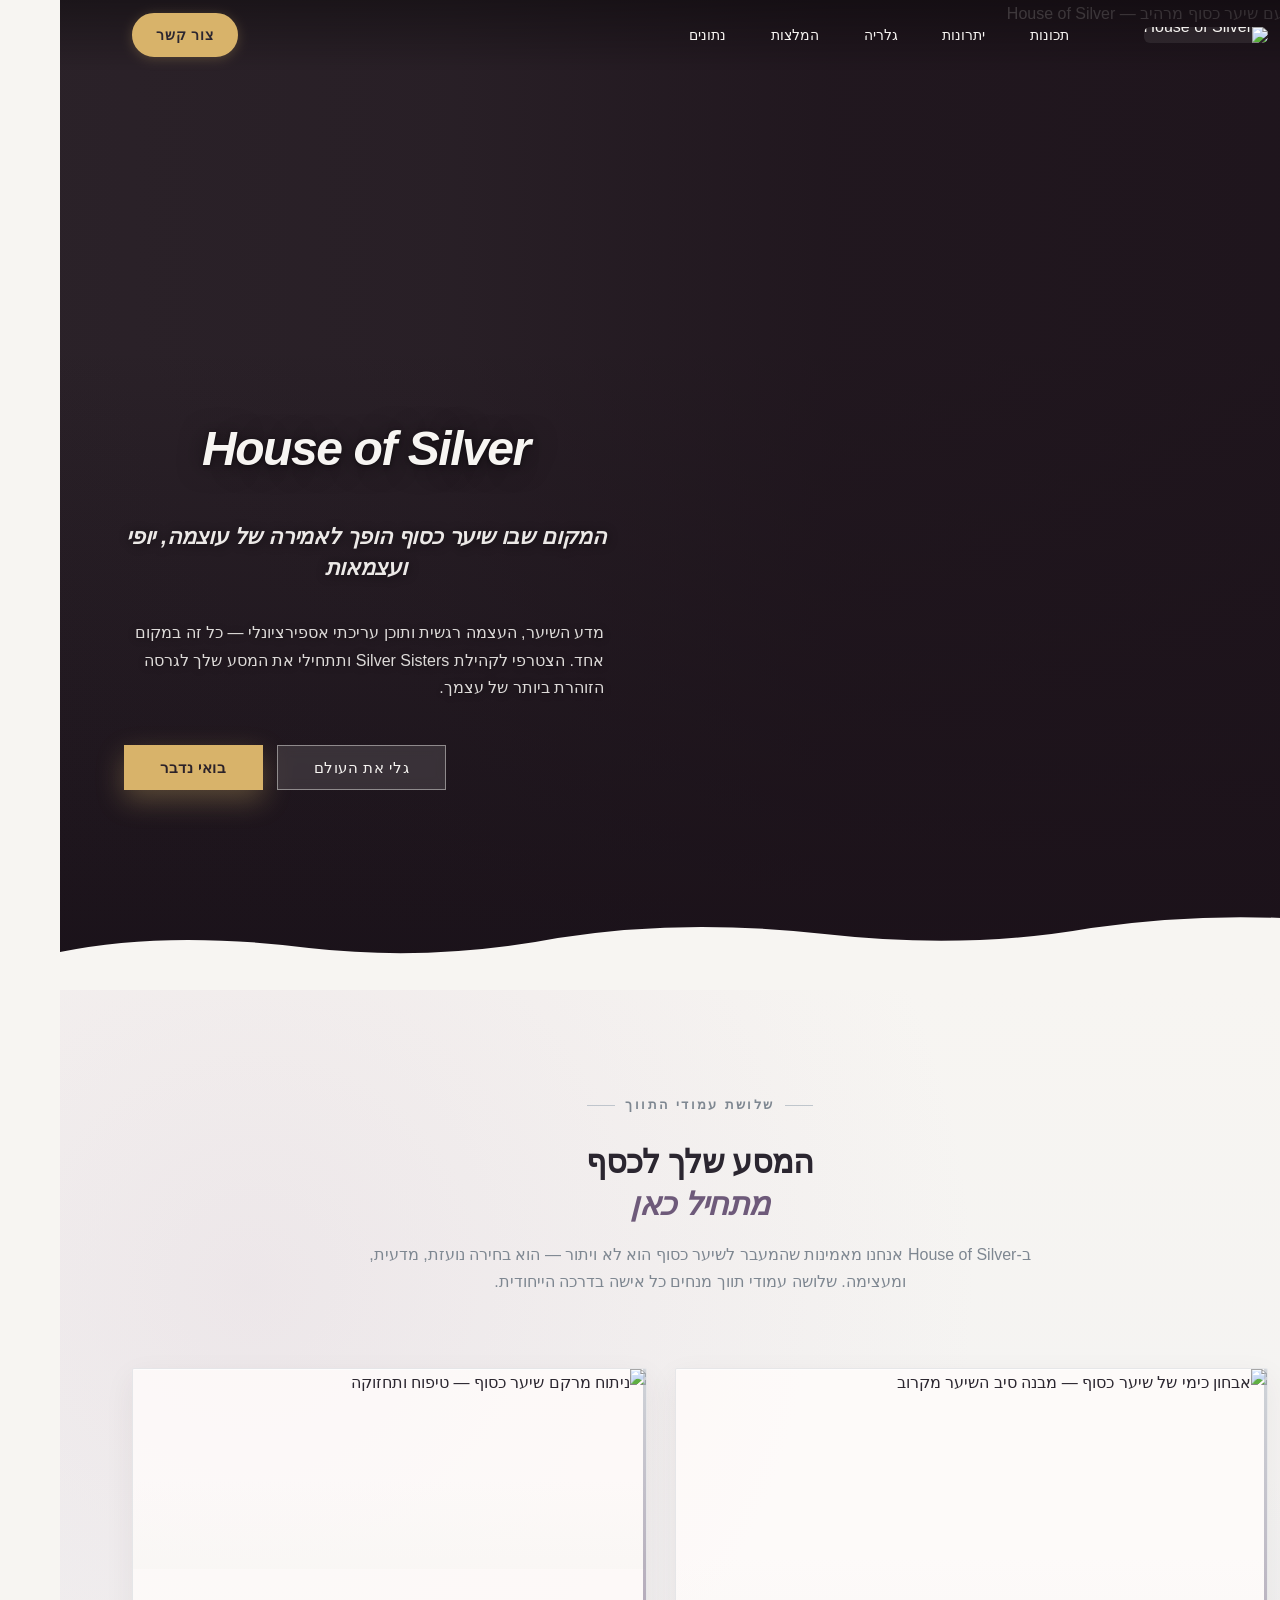
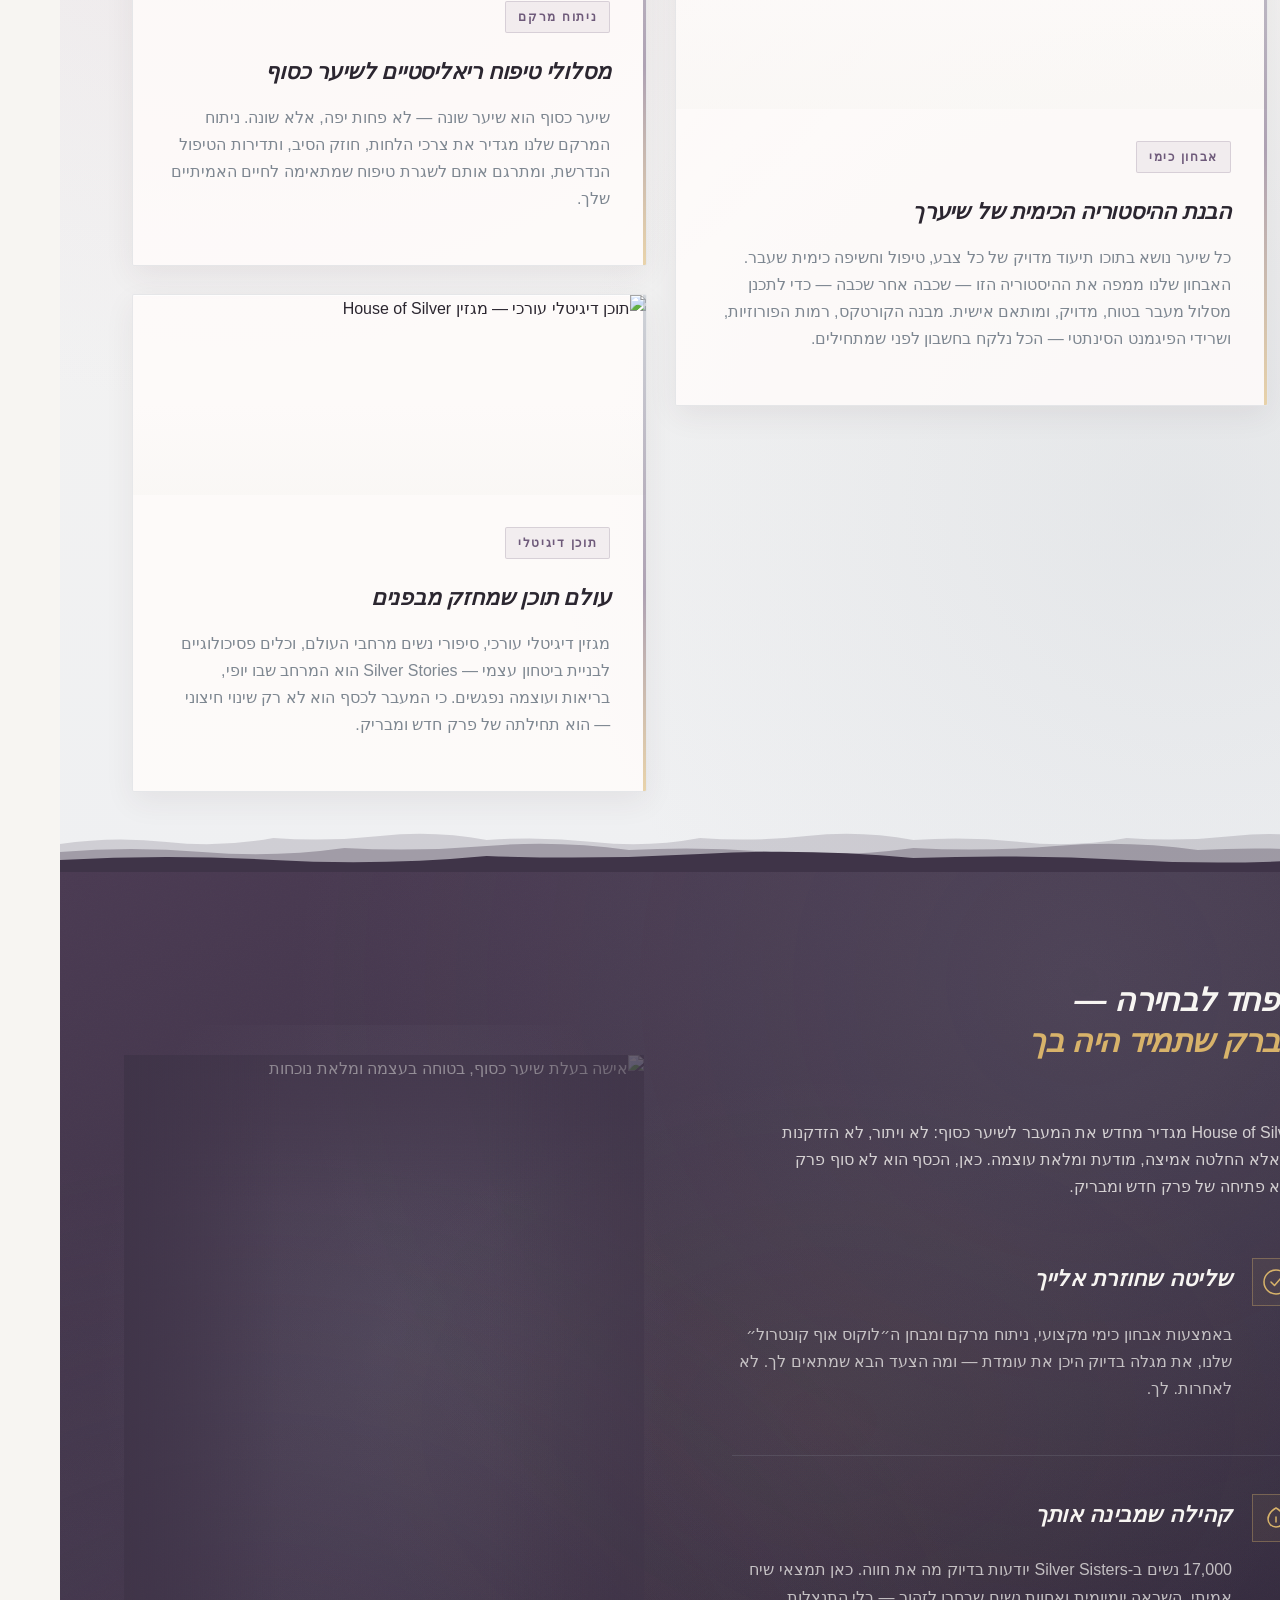
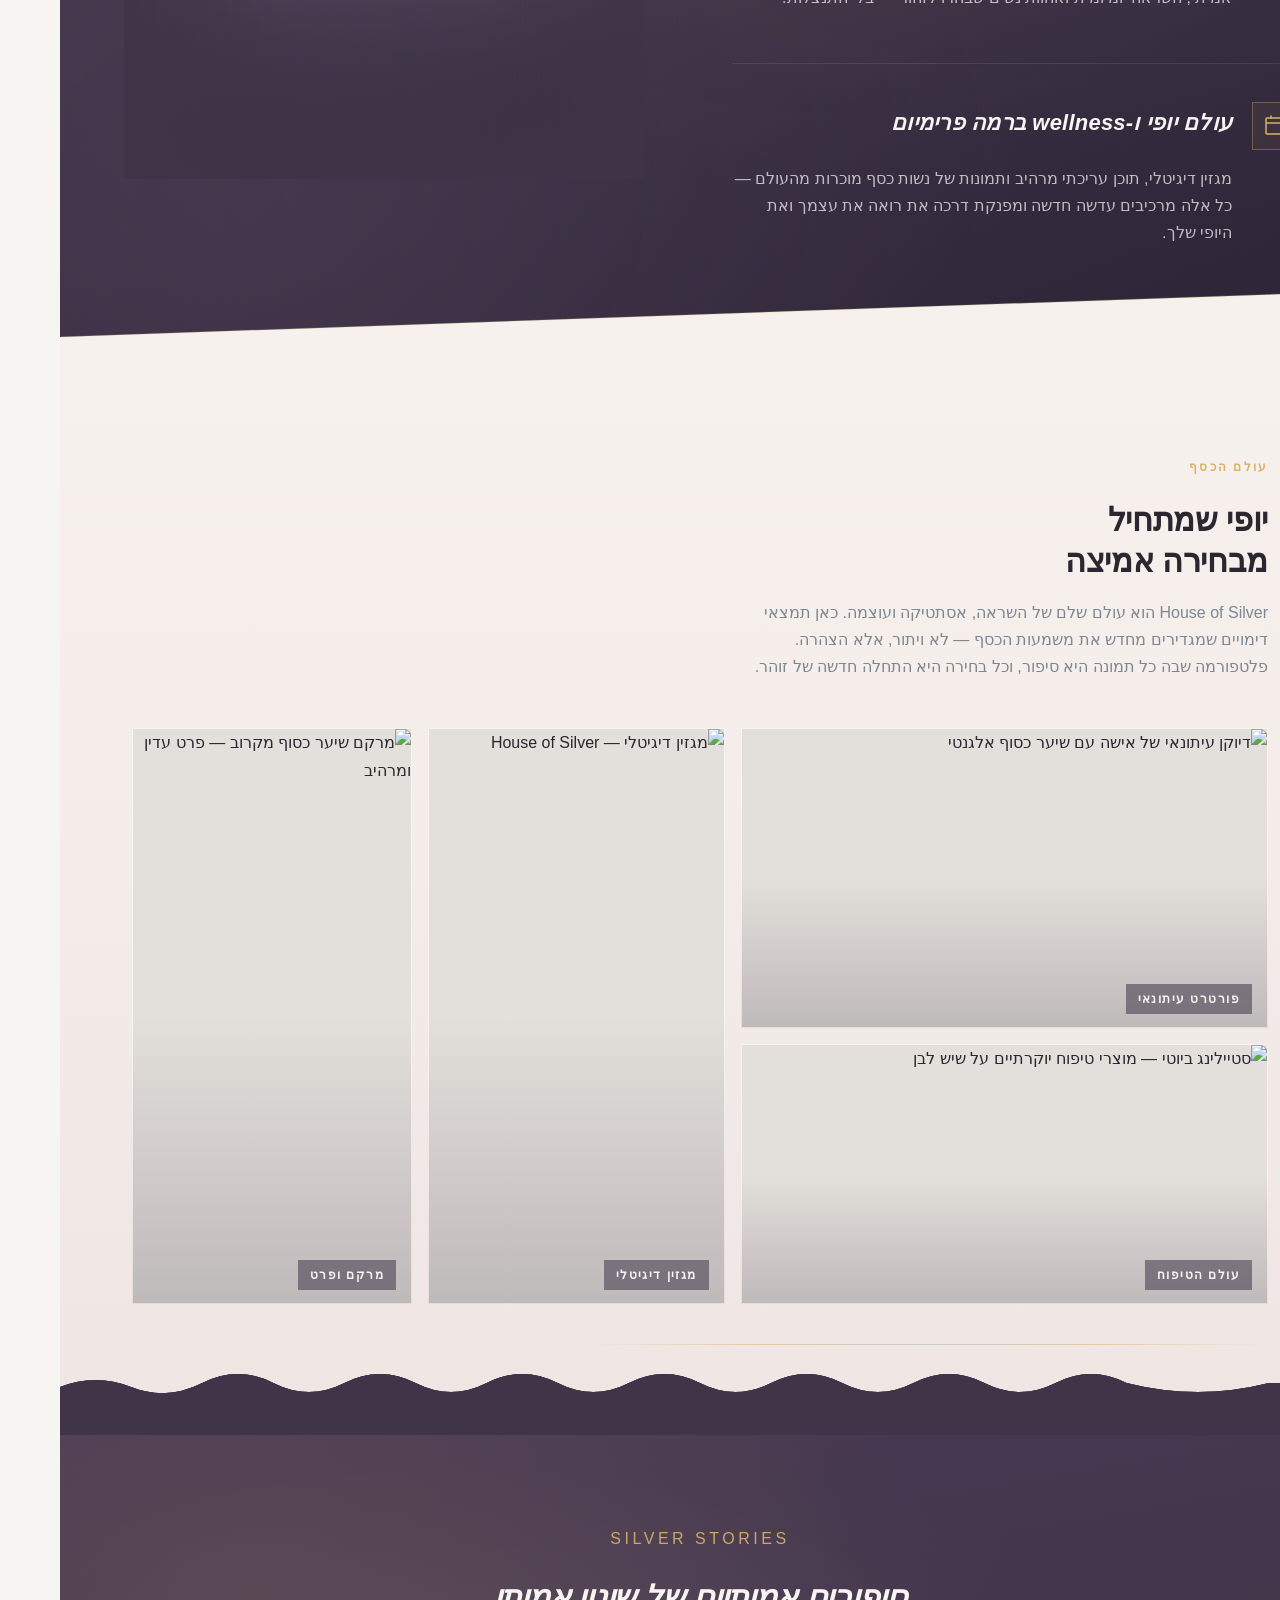
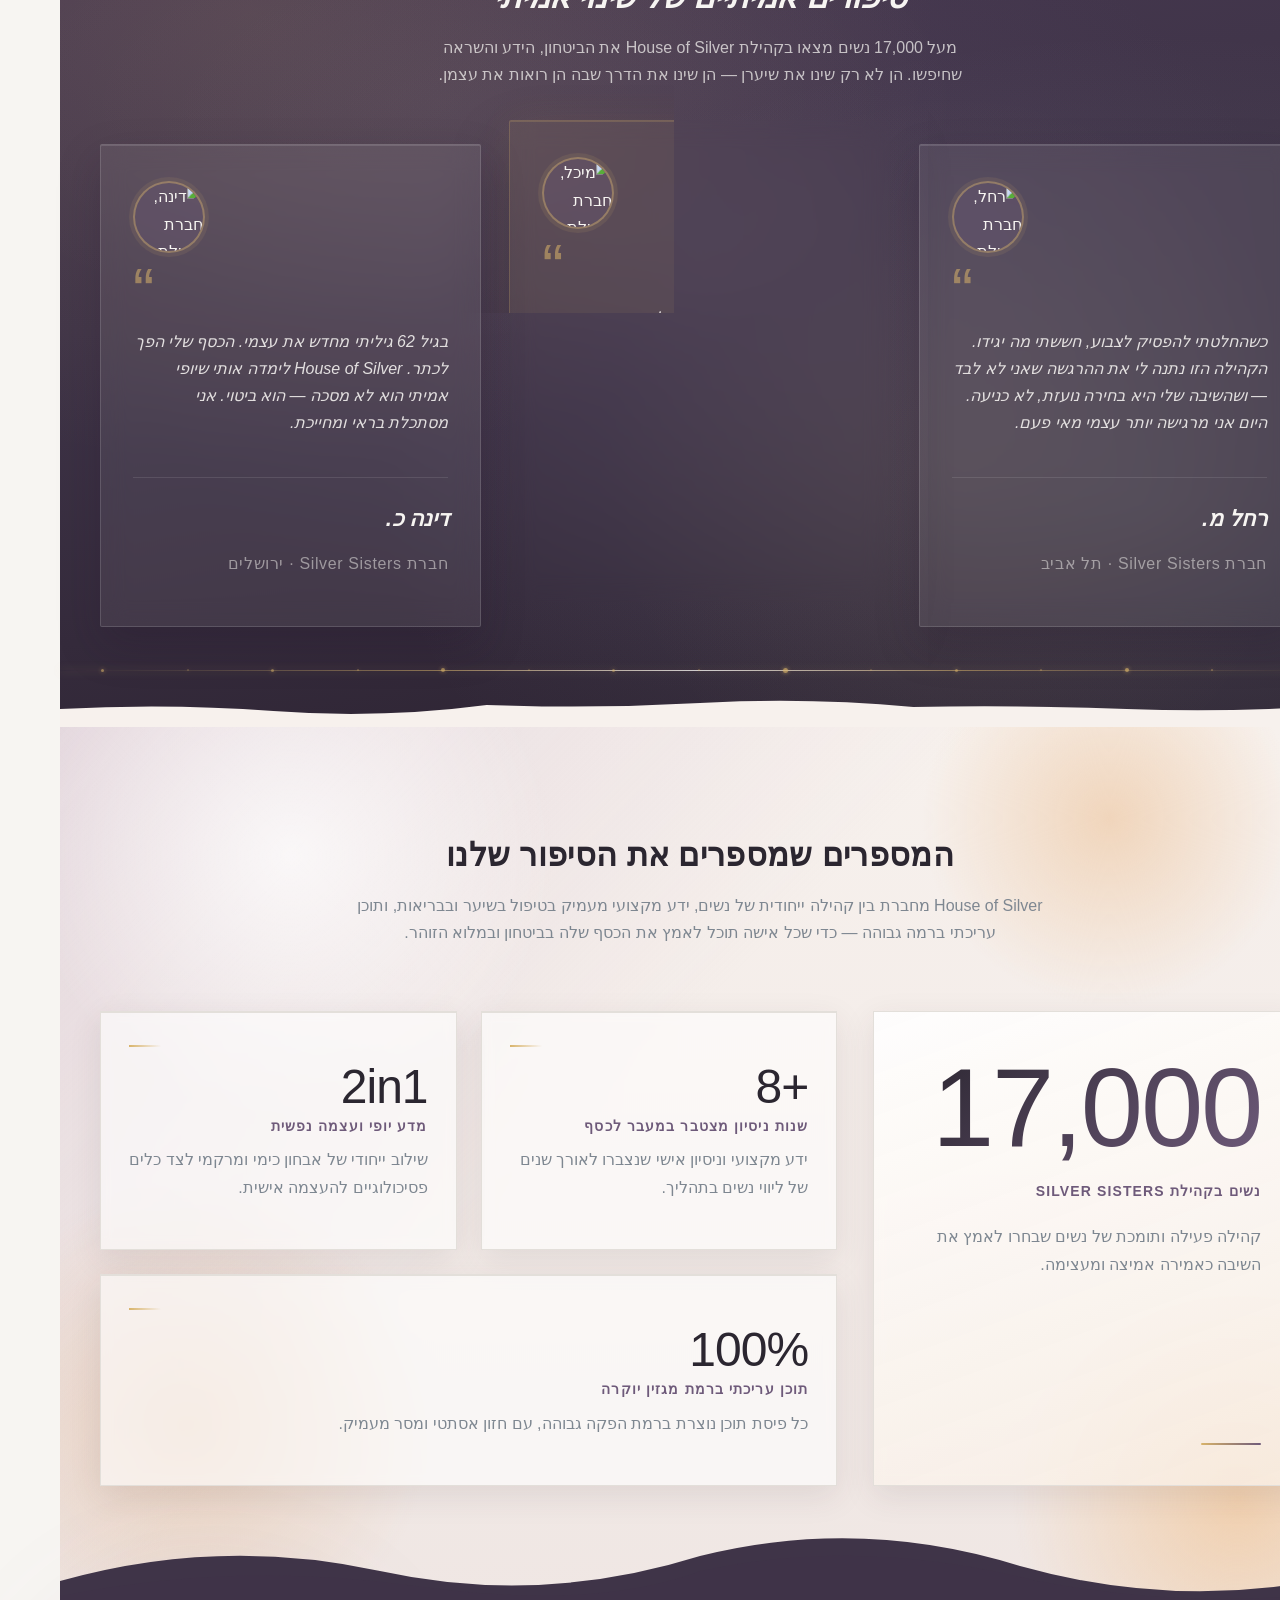
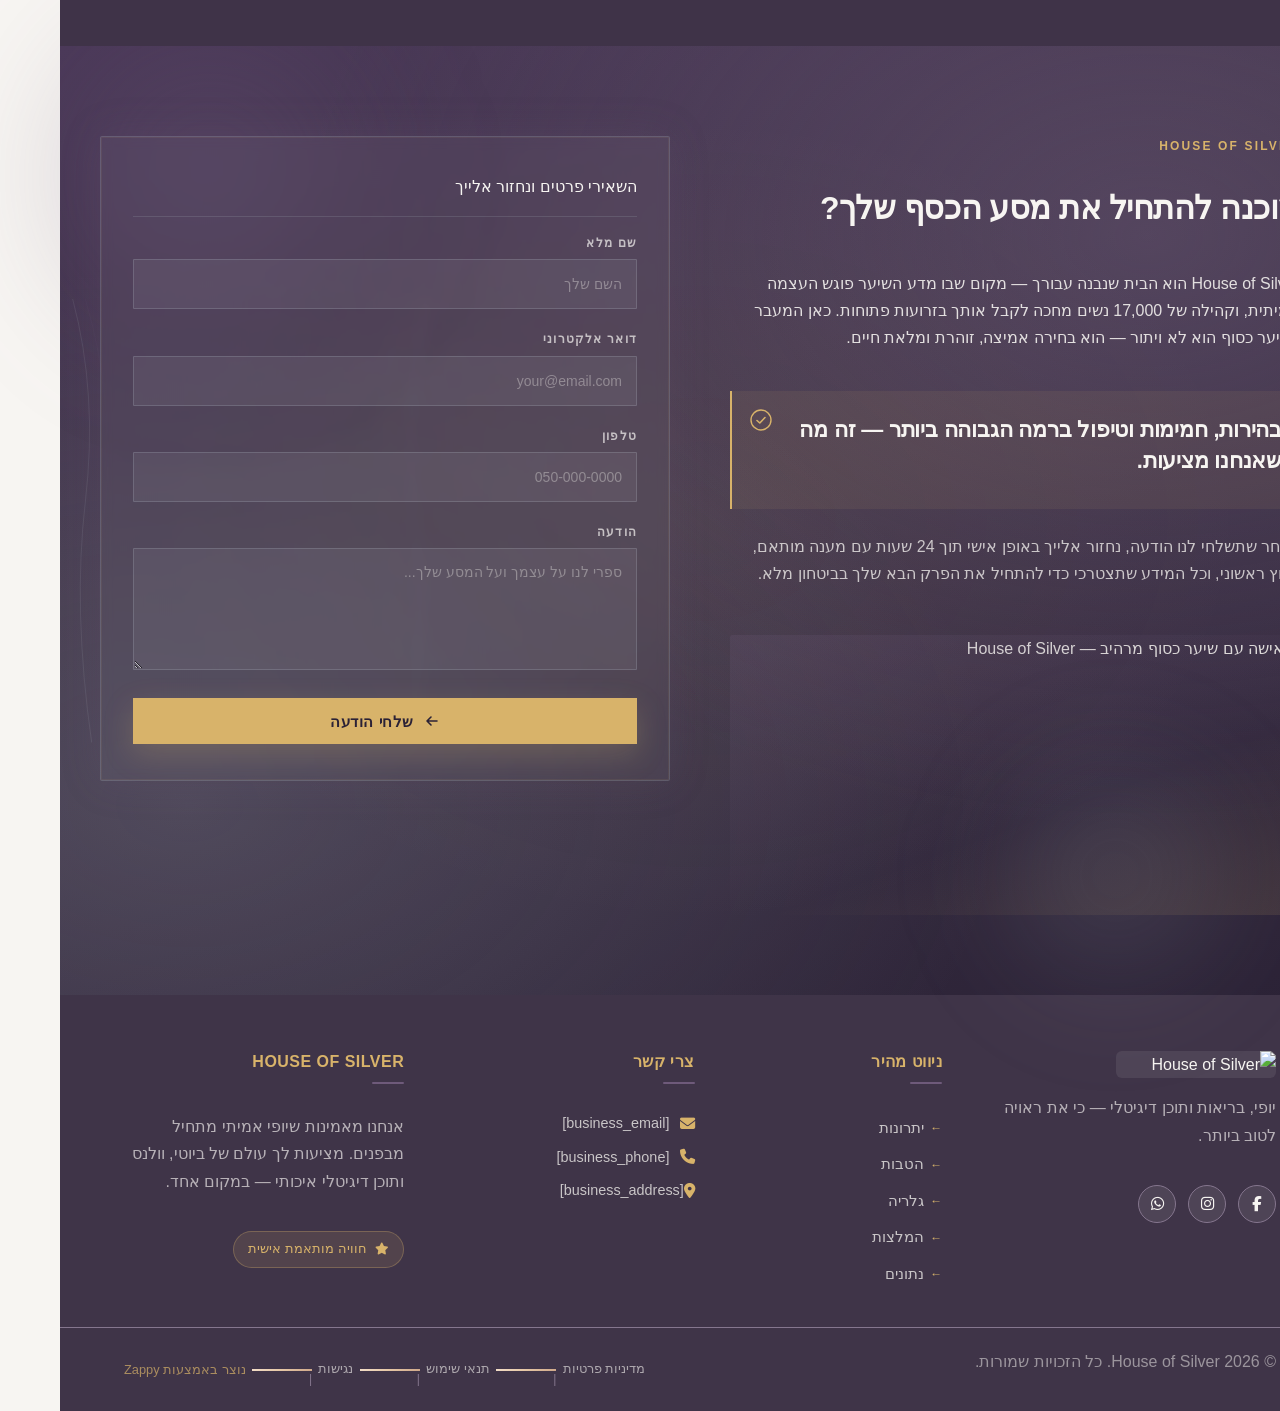
==== commit 76ffc5d0: "Background sync: Progressive GitHub Sync" ====
--- a/index.html
+++ b/index.html
@@ -795,7 +795,7 @@
   <!-- Text Overlay Group -->
   <div class="index-hero-overlay">
     <div class="index-hero-content">
-      <p class="index-hero-label">פרק חדש. בחירה נועזת.</p>
+      
       <h1 class="index-hero-h1" style="outline: none; max-width: 1387px; margin-left: auto; margin-right: auto;" data-zappy-text-width="custom">House of Silver</h1>
       <h3 class="index-hero-subtitle" style="text-align: center;">המקום שבו שיער כסוף הופך לאמירה של עוצמה, יופי ועצמאות</h3>
       <p class="index-hero-body" style="">מדע השיער, העצמה רגשית ותוכן עריכתי אספירציונלי — כל זה במקום אחד. הצטרפי לקהילת Silver Sisters ותתחילי את המסע שלך לגרסה הזוהרת ביותר של עצמך.</p>
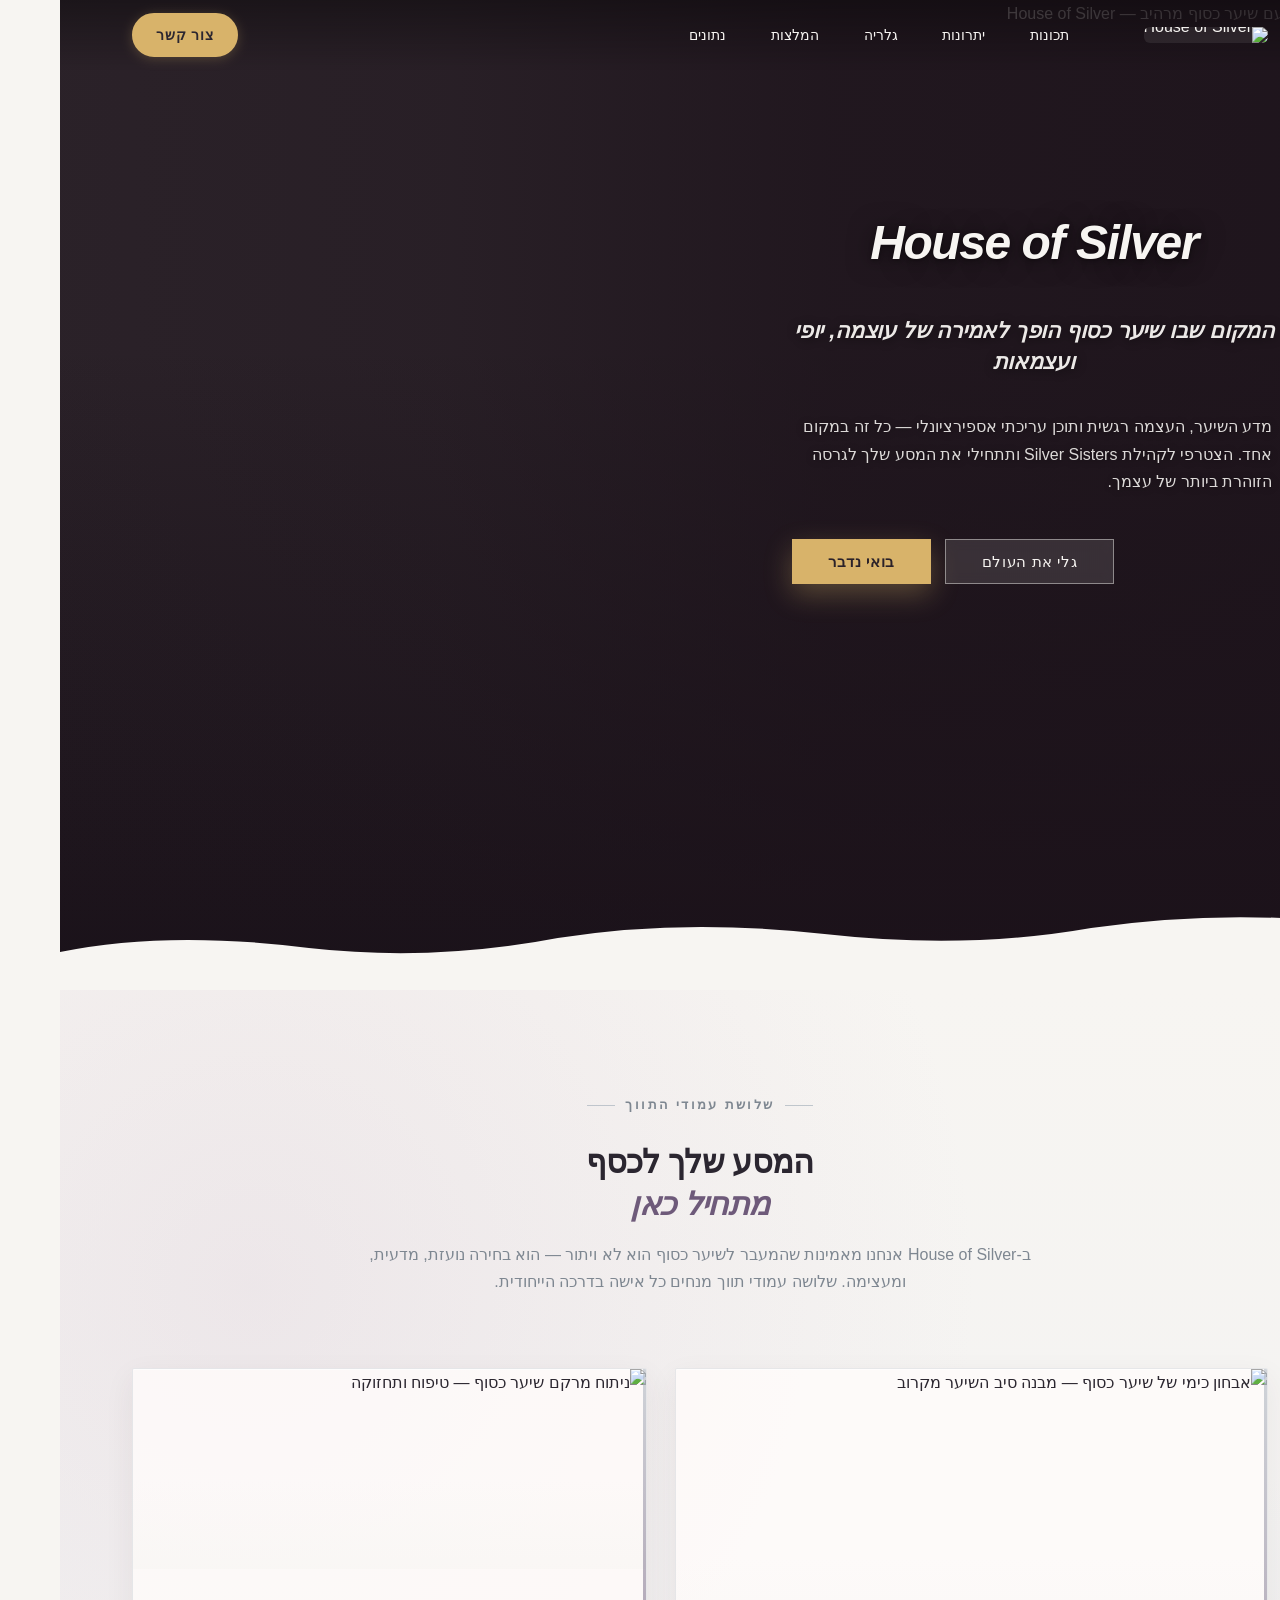
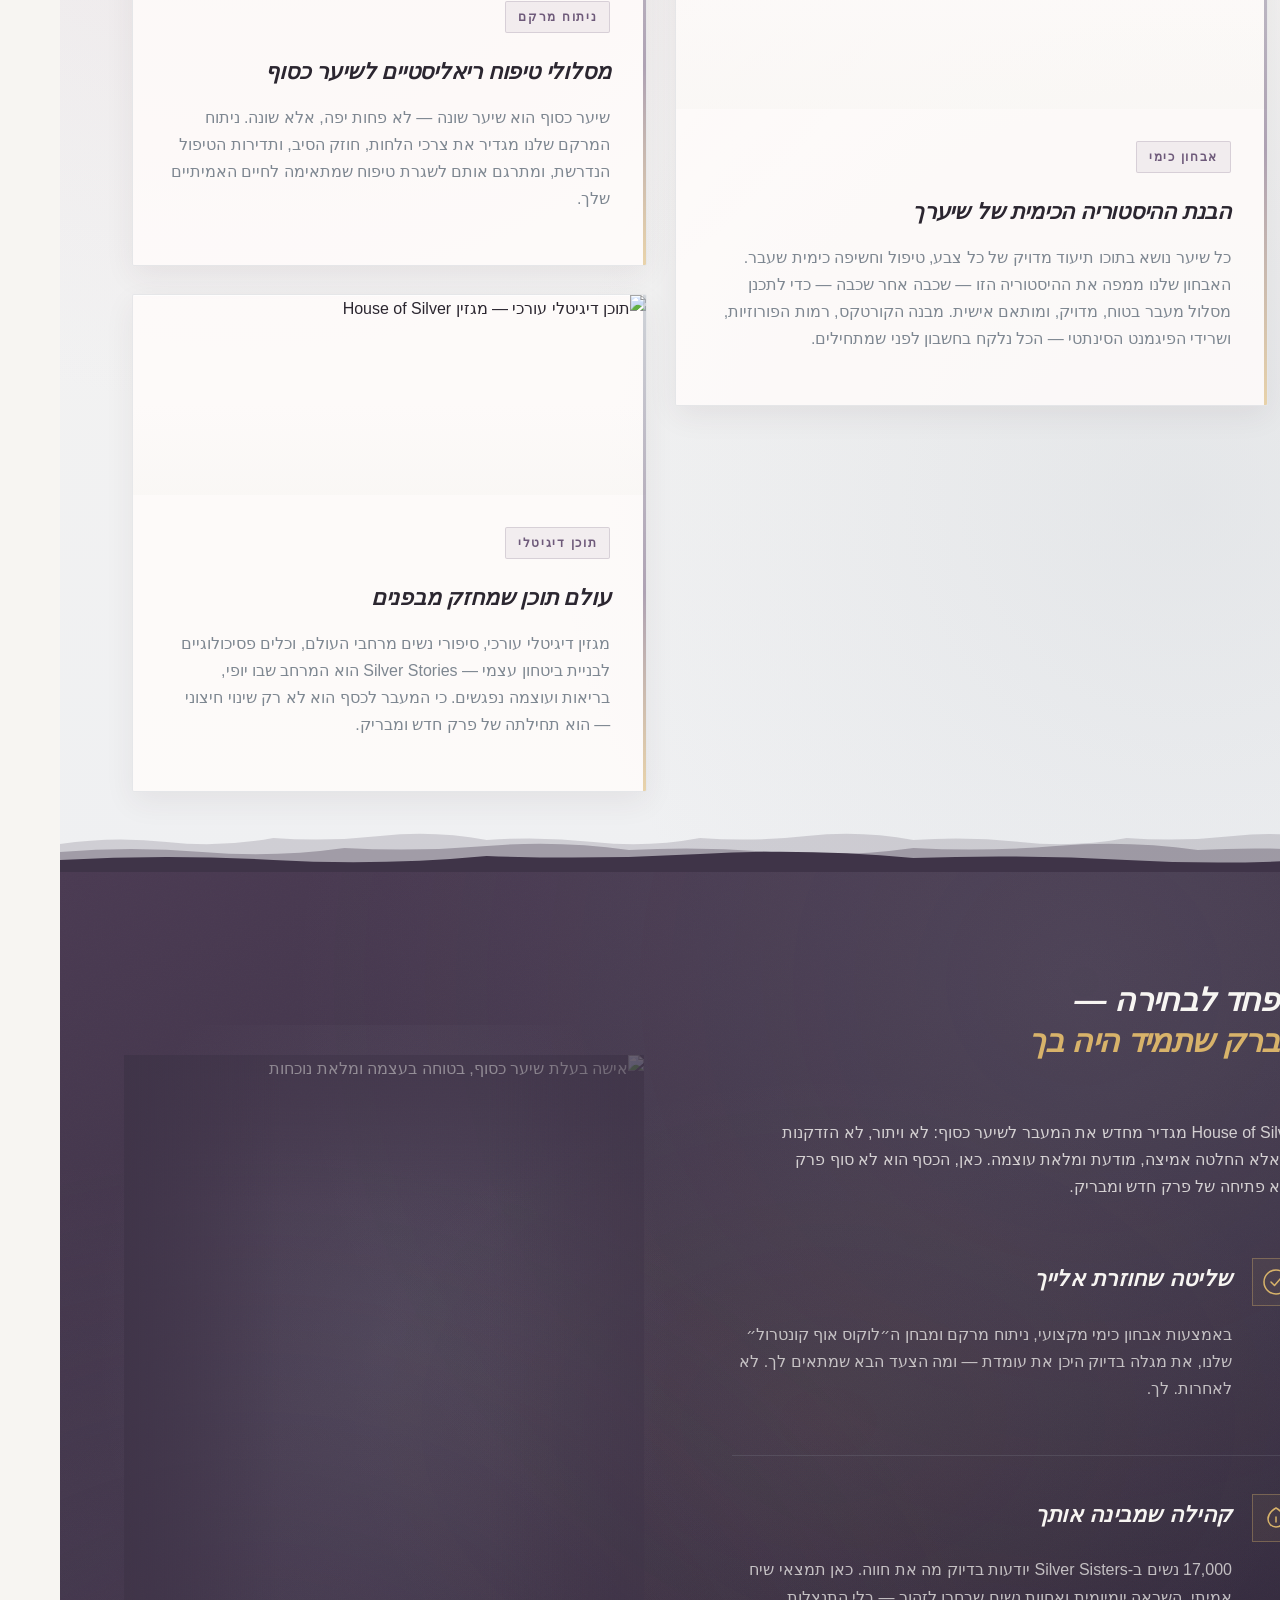
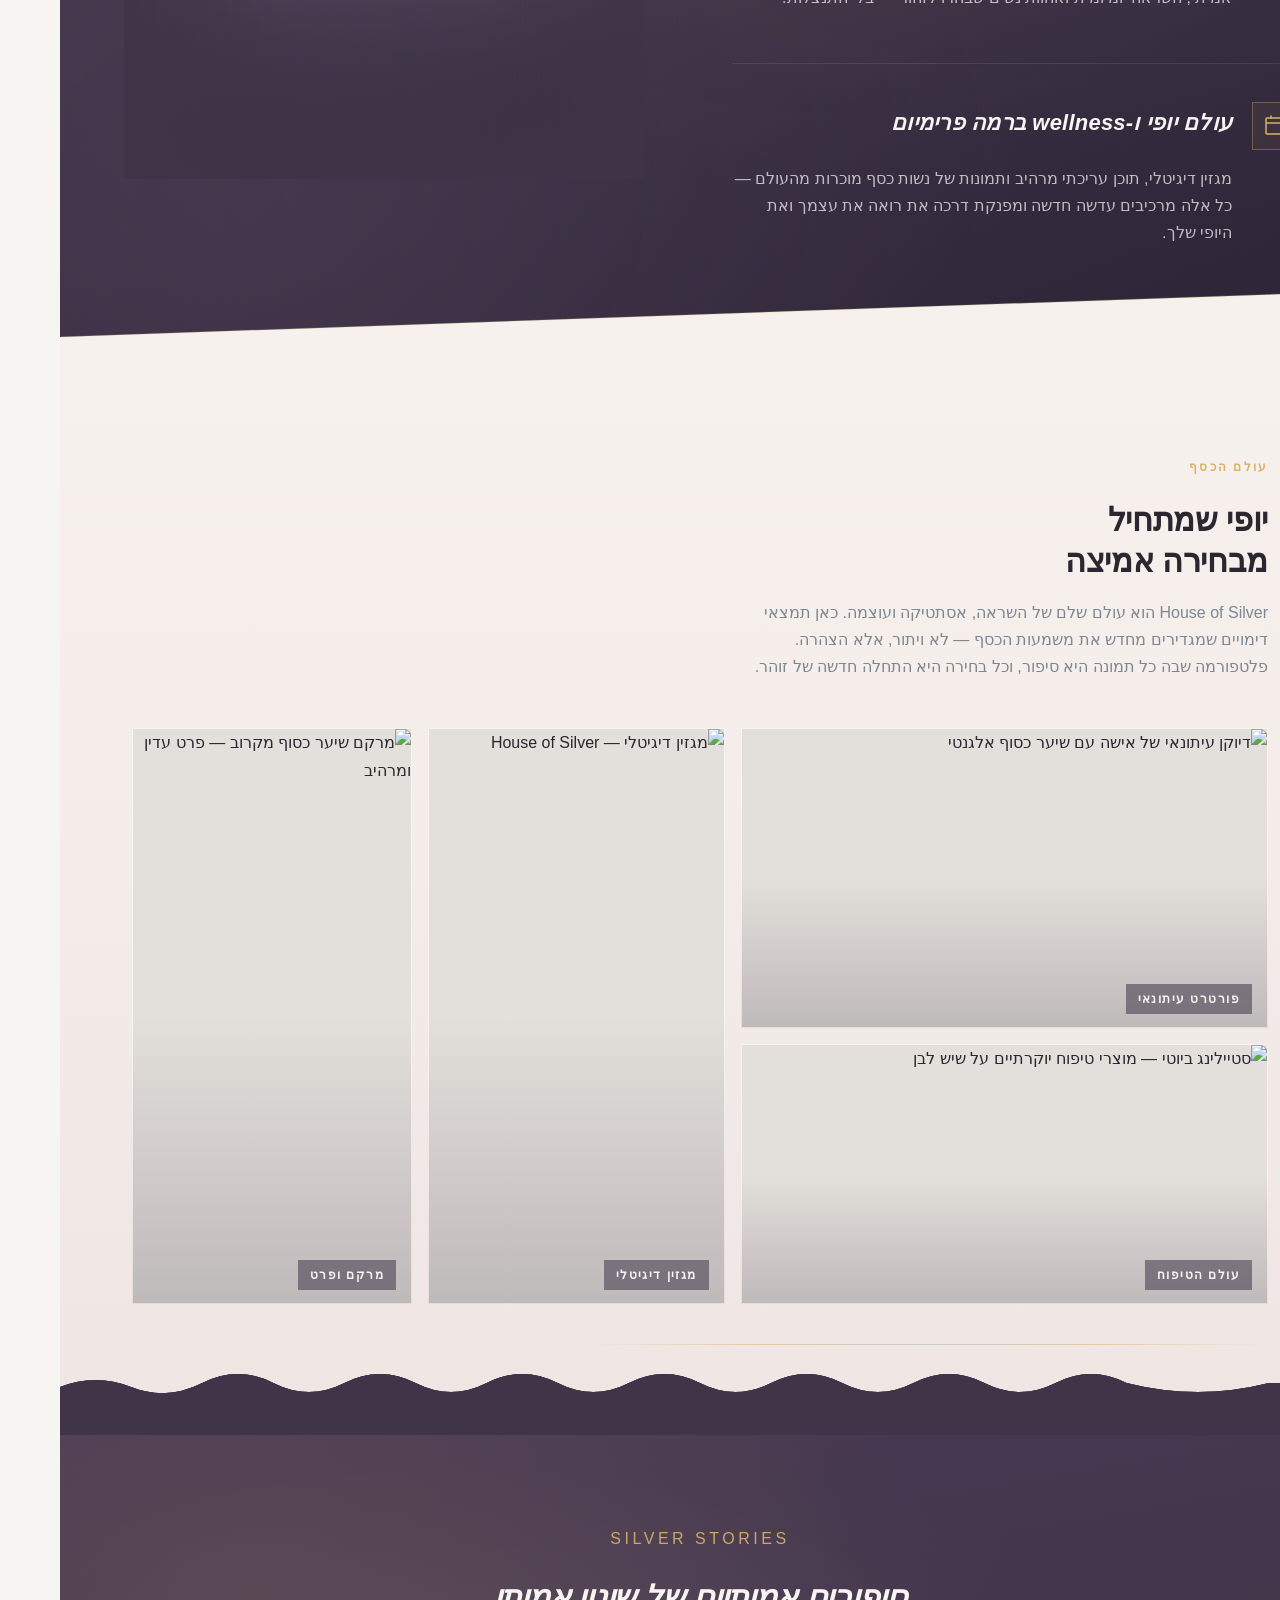
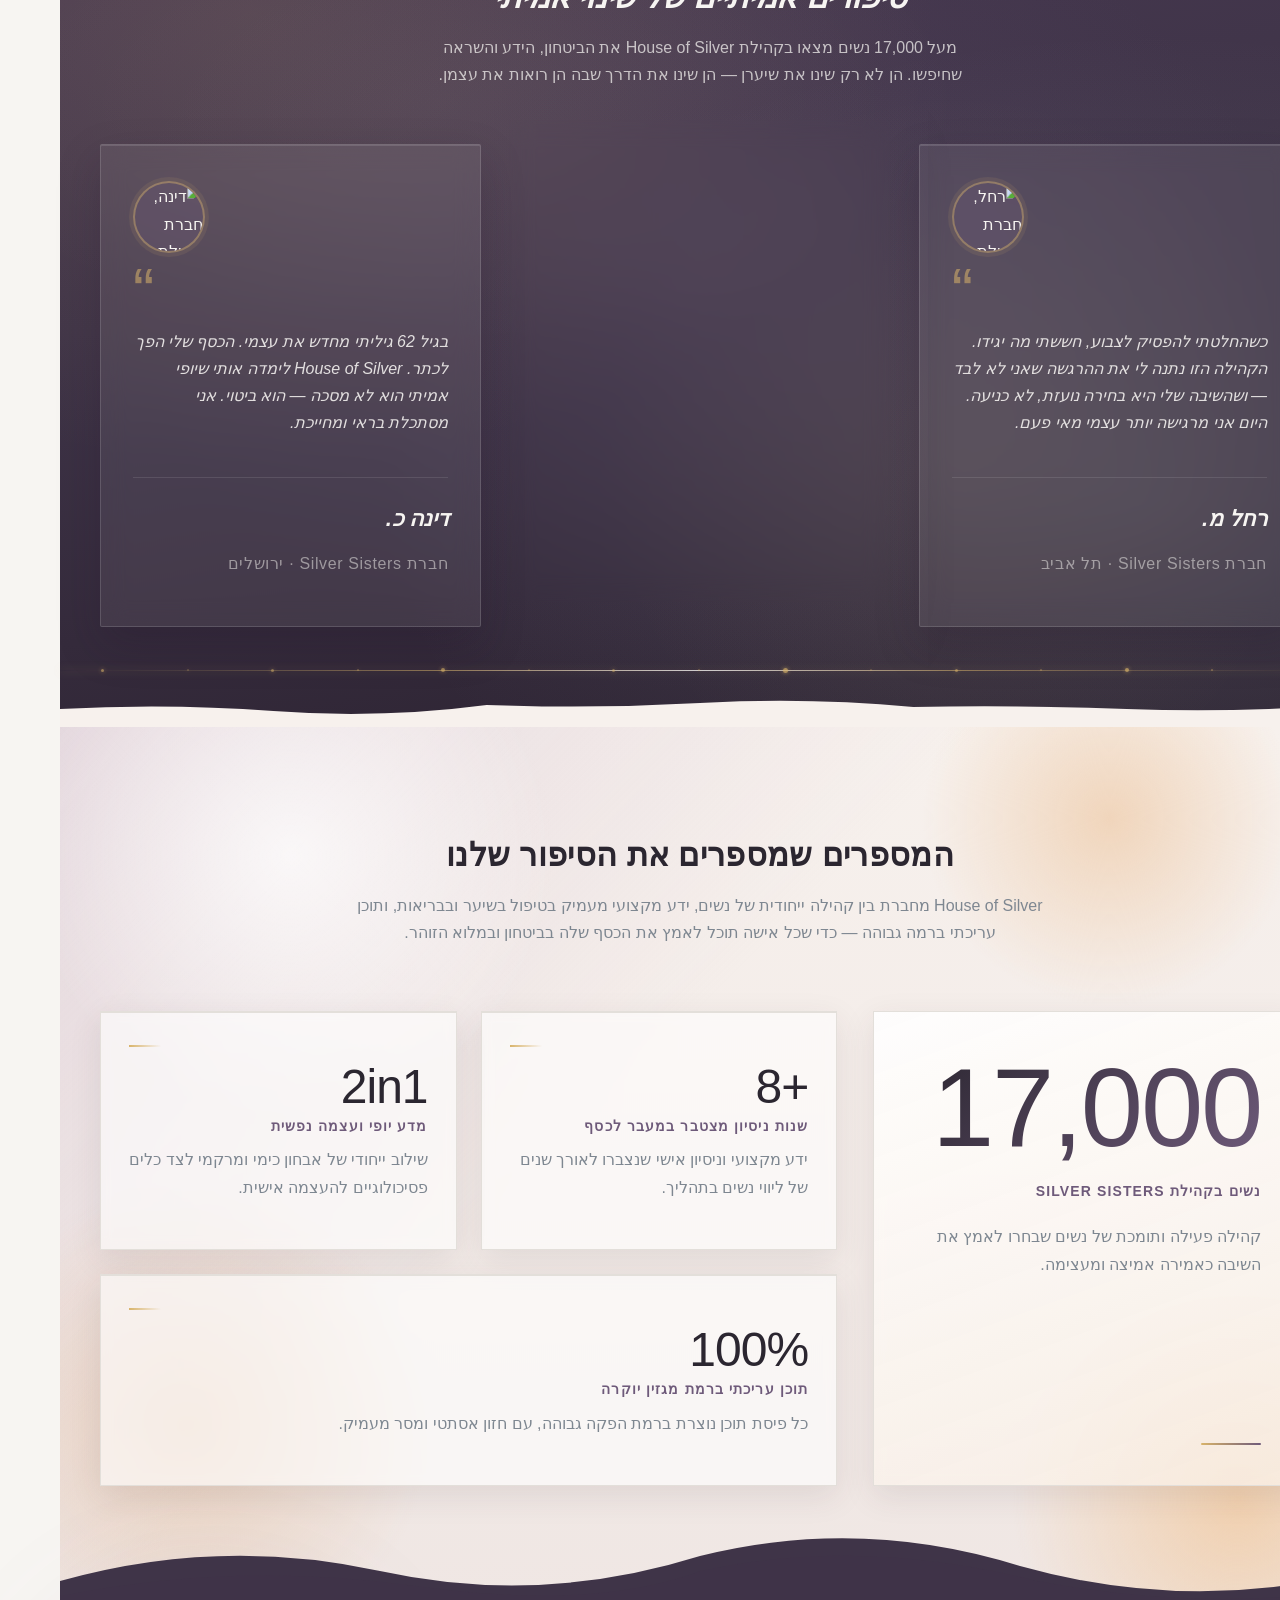
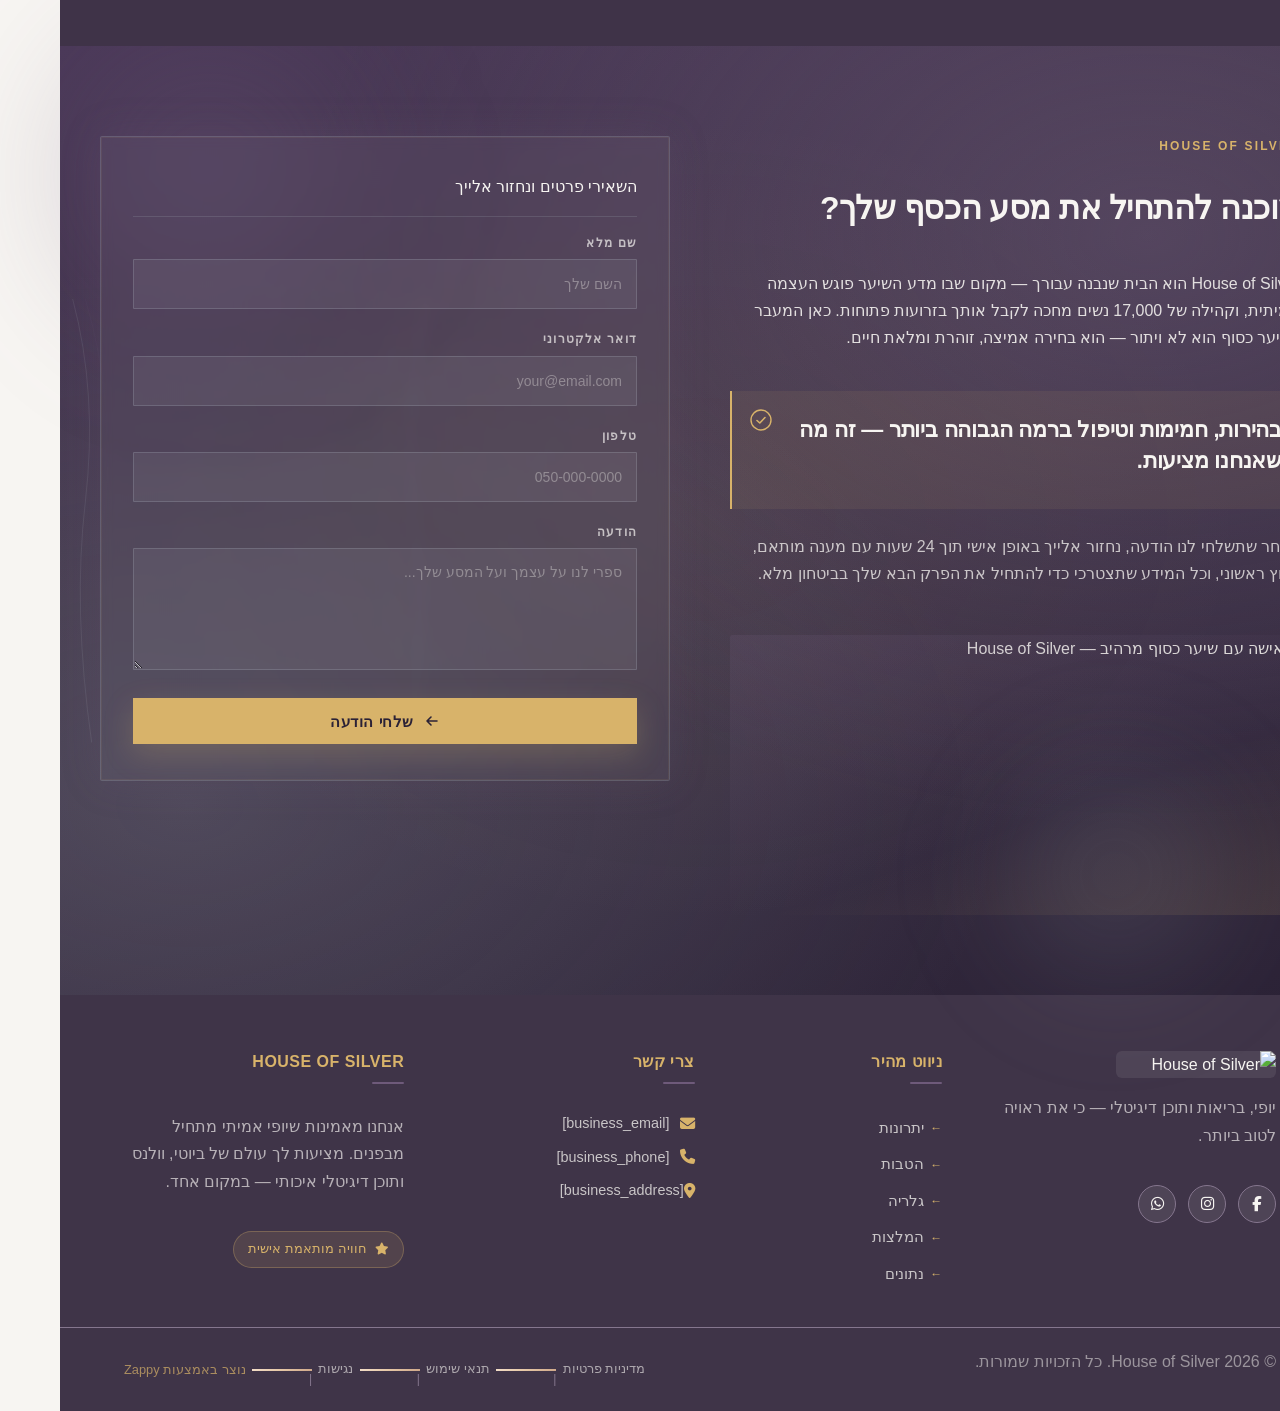
==== commit 65734b07: "Background sync: Progressive GitHub Sync" ====
--- a/index.html
+++ b/index.html
@@ -783,17 +783,17 @@
 </script>
   
   <main>
-    <section class="index-hero-section" data-layout-spec="בית-hero" dir="rtl" data-hero-type="fullscreen-scrim" id="zappy-section-0">
+    <section class="index-hero-section" data-layout-spec="בית-hero" dir="rtl" data-hero-type="fullscreen-scrim" id="zappy-section-0" data-zappy-content-align="center-right" style="min-height: 729px !important;"><style data-zappy-align-style="true">#zappy-section-0 > [data-zappy-align-target] { margin-top: auto !important; margin-bottom: auto !important; margin-left: auto !important; margin-right: 0 !important; align-items: center !important; justify-content: flex-start !important; } #zappy-section-0 > [data-zappy-align-target] > * { margin-left: auto !important; margin-right: 0 !important; justify-content: center !important; }  @media (max-width: 768px) { #zappy-section-0 > [data-zappy-align-target] { align-items: center !important; justify-content: center !important; margin-top: auto !important; margin-bottom: auto !important; margin-left: auto !important; margin-right: auto !important; } #zappy-section-0 > [data-zappy-align-target] > * { margin-left: auto !important; margin-right: auto !important; } }</style>
   <!-- Background Image -->
   <figure class="index-hero-bg-wrapper" aria-hidden="false">
-    <div data-zappy-zoom-wrapper="true" data-element-id="img-1773813685217-fkfkk48xm" data-element-type="image" data-zappy-zoom-wrapper-width="1411px" data-zappy-zoom-wrapper-height="729px" data-zappy-zoom-wrapper-width-mode="full" style="position: absolute !important; overflow: hidden !important; width: 100% !important; max-width: none !important; margin-left: 0px !important; margin-right: 0px !important; height: 100% !important; display: block !important; top: 0px !important; left: 0px !important; z-index: 1 !important;" data-zappy-zoom-clip="true" data-zappy-wrapper-margins-applied="true"><img data-hero-bg="true" data-placeholder="index-hero-image-1" data-context="Cinematic full-bleed portrait of a sophisticated silver-haired woman in her 50s, photographed in soft natural studio light with a moonlit silver-blue color veil. She has beautifully styled long silver and white hair, wearing elegant minimal luxury clothing. The composition leaves generous open negative space on the right side for text overlay. Mood: radiant, feminine, editorial — not salon commercial. Subtle brushed-silver texture in the darker edges. Premium beauty and wellness brand aesthetic." width="1920" height="1080" src="/assets/site-index-hero-image-1.webp" alt="אישה עם שיער כסוף מרהיב — House of Silver" class="index-hero-bg-img zappy-editable-image" data-element-type="image" data-element-id="img-1773813685217-fkfkk48xm" data-resize-handler-attached="true" style="object-position: 50% 0%; margin: 0px !important; position: absolute !important; left: 0% !important; top: 0% !important; width: 100% !important; height: 108.029% !important; max-width: none !important; max-height: none !important; display: block !important; object-fit: cover !important;" data-zappy-zoom="1"></div>
+    <div data-zappy-zoom-wrapper="true" data-element-id="img-1773813685217-fkfkk48xm" data-element-type="image" data-zappy-zoom-wrapper-width="1411px" data-zappy-zoom-wrapper-height="729px" data-zappy-zoom-wrapper-width-mode="full" style="position: absolute !important; overflow: hidden !important; width: 100% !important; max-width: none !important; margin-left: 0px !important; margin-right: 0px !important; height: 100% !important; display: block !important; top: 0px !important; left: 0px !important; z-index: 1 !important;" data-zappy-zoom-clip="true" data-zappy-wrapper-margins-applied="true"><img data-hero-bg="true" data-placeholder="index-hero-image-1" data-context="Cinematic full-bleed portrait of a sophisticated silver-haired woman in her 50s, photographed in soft natural studio light with a moonlit silver-blue color veil. She has beautifully styled long silver and white hair, wearing elegant minimal luxury clothing. The composition leaves generous open negative space on the right side for text overlay. Mood: radiant, feminine, editorial — not salon commercial. Subtle brushed-silver texture in the darker edges. Premium beauty and wellness brand aesthetic." width="1920" height="1080" src="/assets/site-index-hero-image-1.webp" alt="אישה עם שיער כסוף מרהיב — House of Silver" class="index-hero-bg-img zappy-editable-image" data-element-type="image" data-element-id="img-1773813685217-fkfkk48xm" style="object-position: 50% 0%; margin: 0px !important; position: absolute !important; left: 0% !important; top: 0% !important; width: 100% !important; height: 108.029% !important; max-width: none !important; max-height: none !important; display: block !important; object-fit: cover !important;" data-zappy-zoom="1" data-resize-handler-attached="true"></div>
   </figure>
 
   <!-- Scrim Overlay -->
   <div class="index-hero-scrim" aria-hidden="true"></div>
 
   <!-- Text Overlay Group -->
-  <div class="index-hero-overlay">
+  <div class="index-hero-overlay" data-zappy-align-target="true">
     <div class="index-hero-content">
       
       <h1 class="index-hero-h1" style="outline: none; max-width: 1387px; margin-left: auto; margin-right: auto;" data-zappy-text-width="custom">House of Silver</h1>
@@ -1330,12 +1330,12 @@
       var nb=document.querySelector('nav.navbar,.navbar:not(.zappy-catalog-menu)');
       var cm=document.querySelector('.zappy-catalog-menu,#zappy-catalog-menu');
       if(!nb)return;
-      var fb='rgba(63,52,72,0.85)';
+      var fb='rgba(247,245,242,0.85)';
       var th=60;
       var rs=getComputedStyle(document.documentElement);
       var td=rs.getPropertyValue('--text-dark').trim()||'#1a1a1a';
       var tl=rs.getPropertyValue('--text-light').trim()||'#ffffff';
-      var st=false?td:tl;
+      var st=true?td:tl;
       nb.style.transition='background 0.3s ease,backdrop-filter 0.3s ease,-webkit-backdrop-filter 0.3s ease,box-shadow 0.3s ease';
       if(cm)cm.style.transition='background 0.3s ease,backdrop-filter 0.3s ease,-webkit-backdrop-filter 0.3s ease';
       var neSel='a,.navbar-brand,.navbar-brand a,.dropdown-toggle,.mobile-toggle,.phone-header-btn,.mobile-hamburger-btn,.mobile-close-btn,.mobile-submenu-toggle,.nav-link';
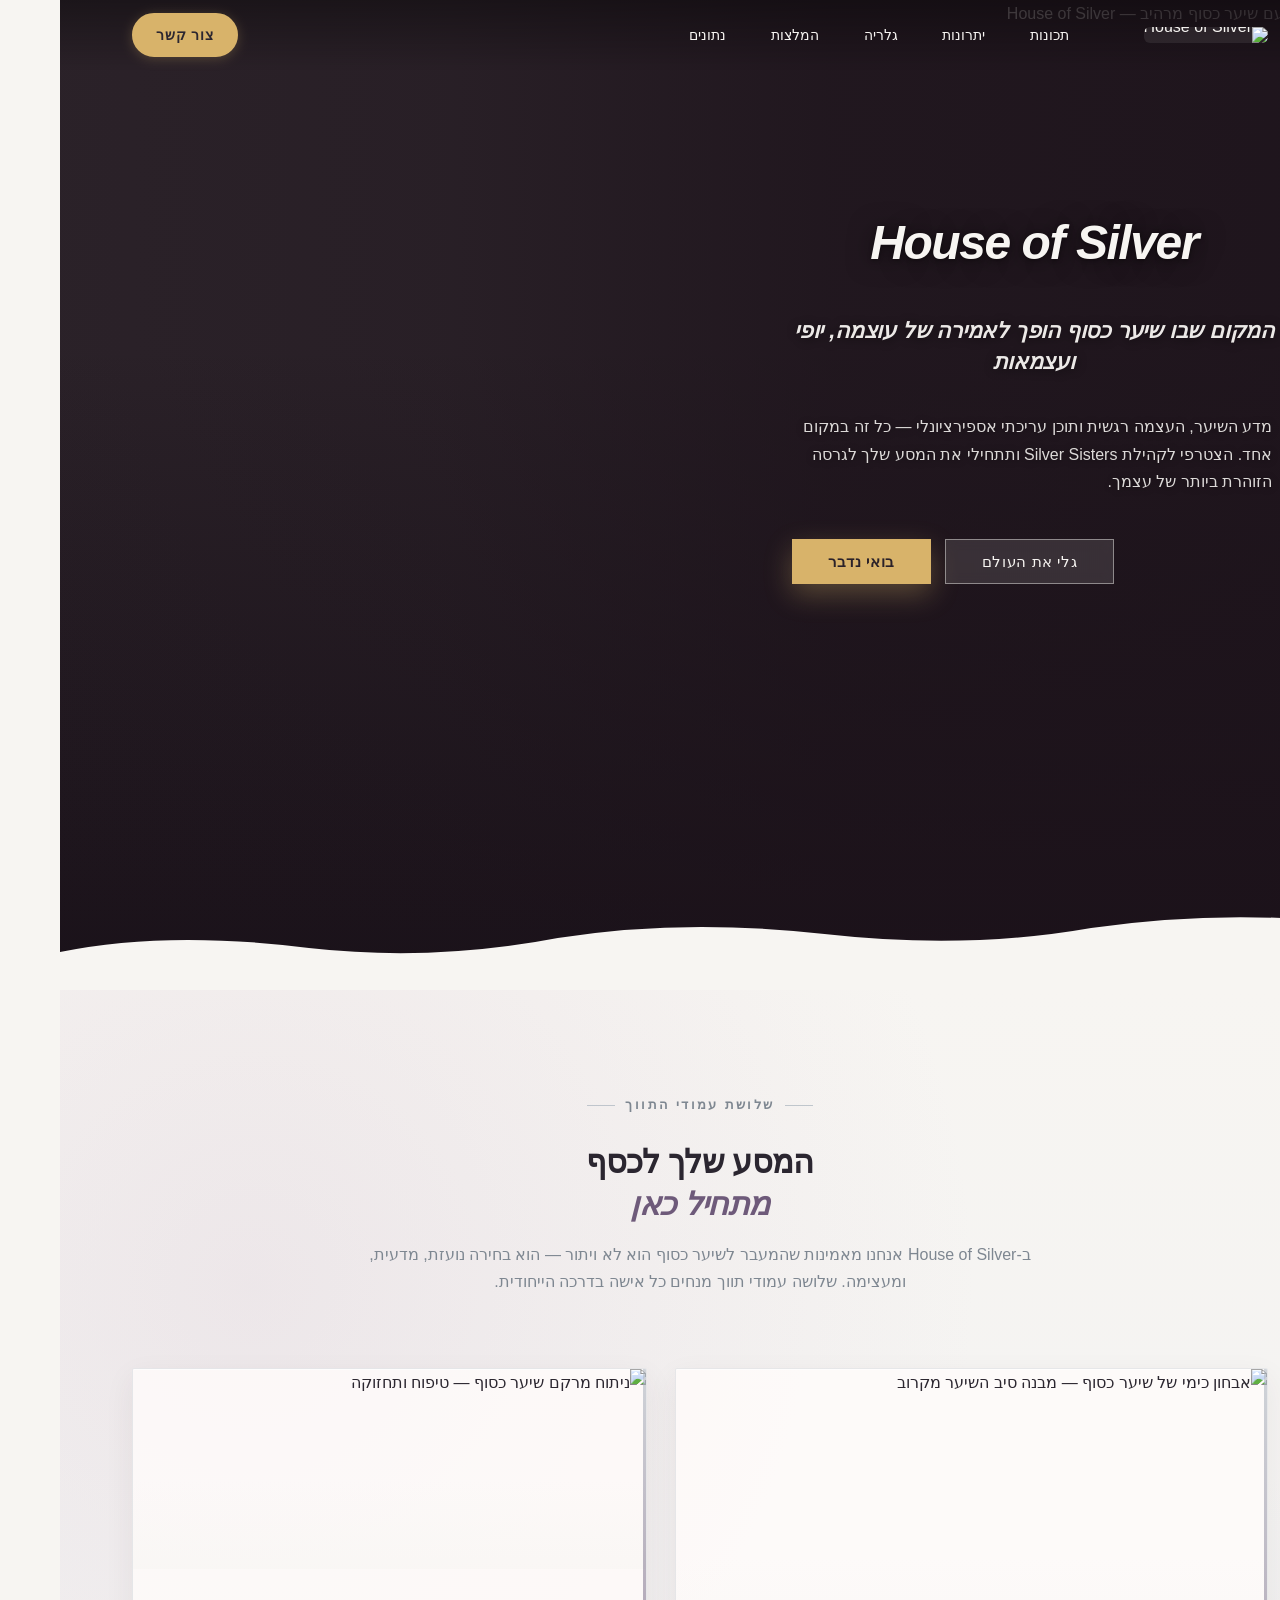
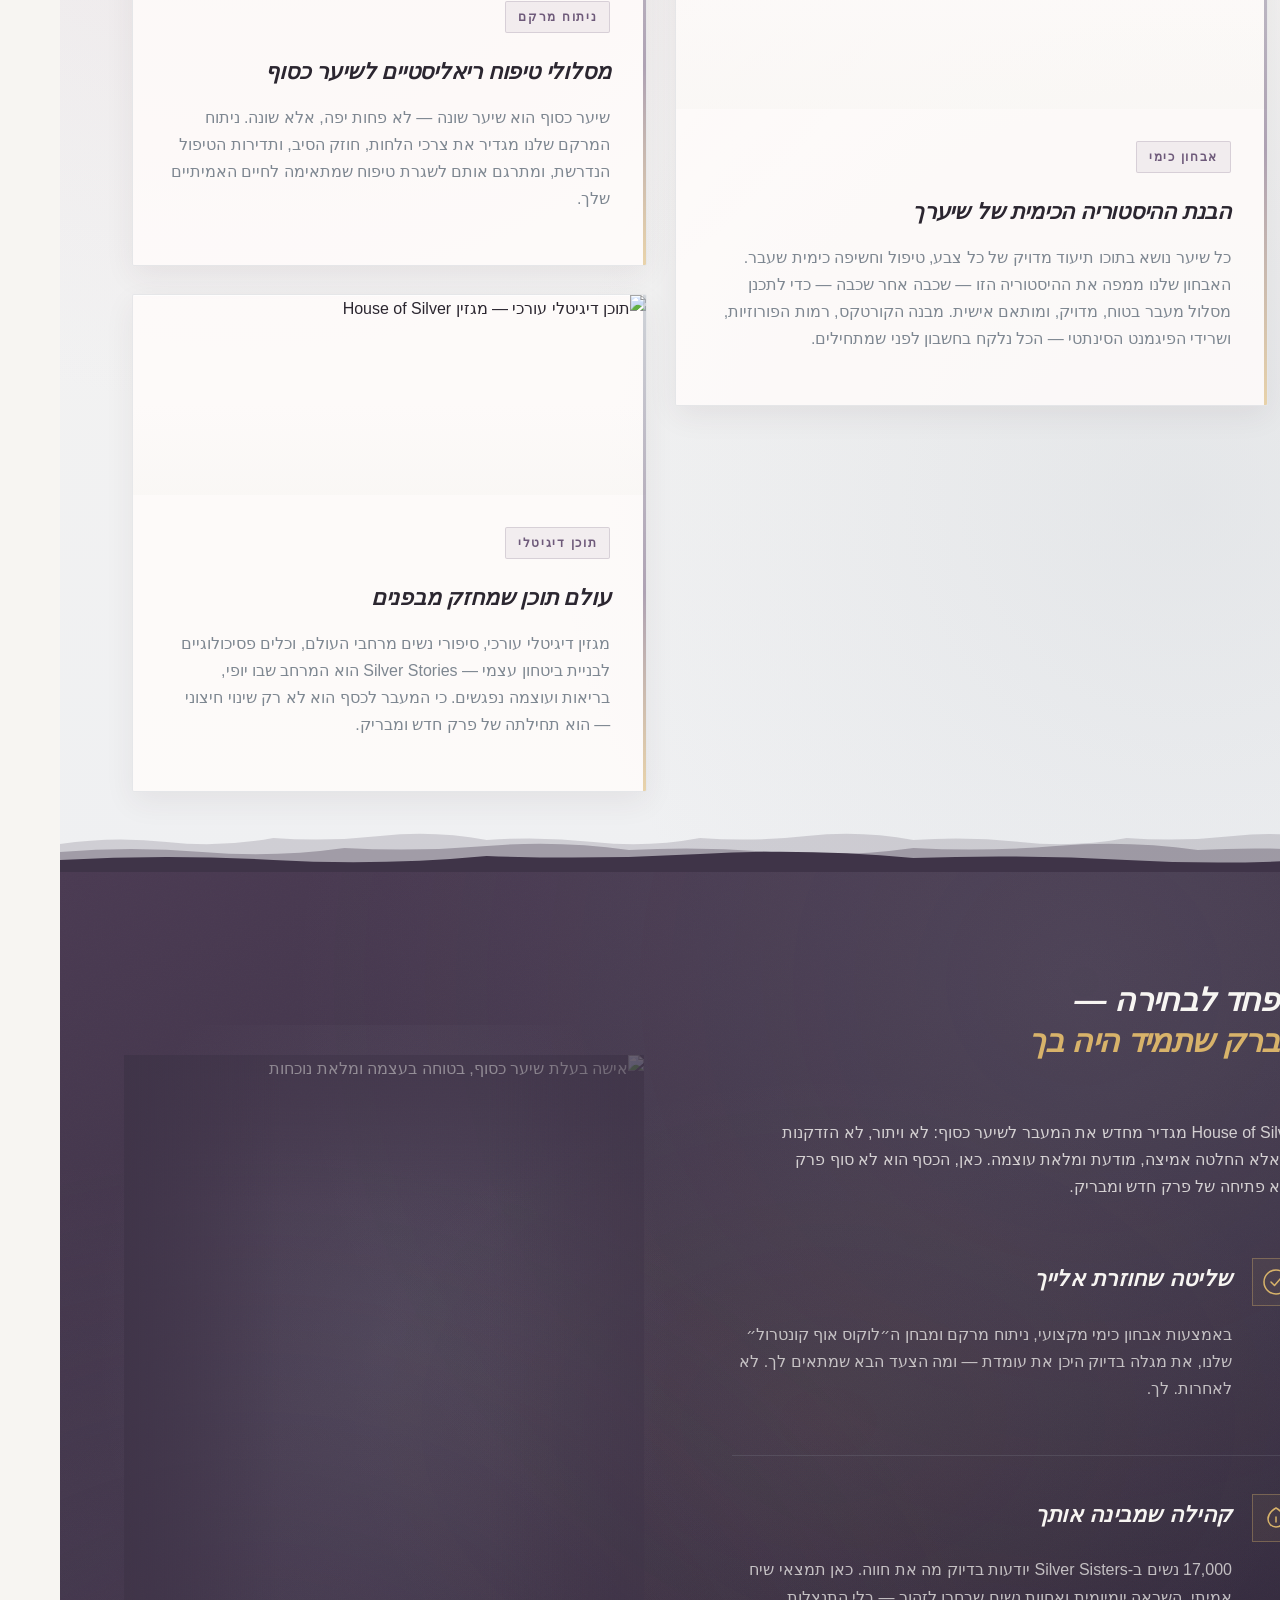
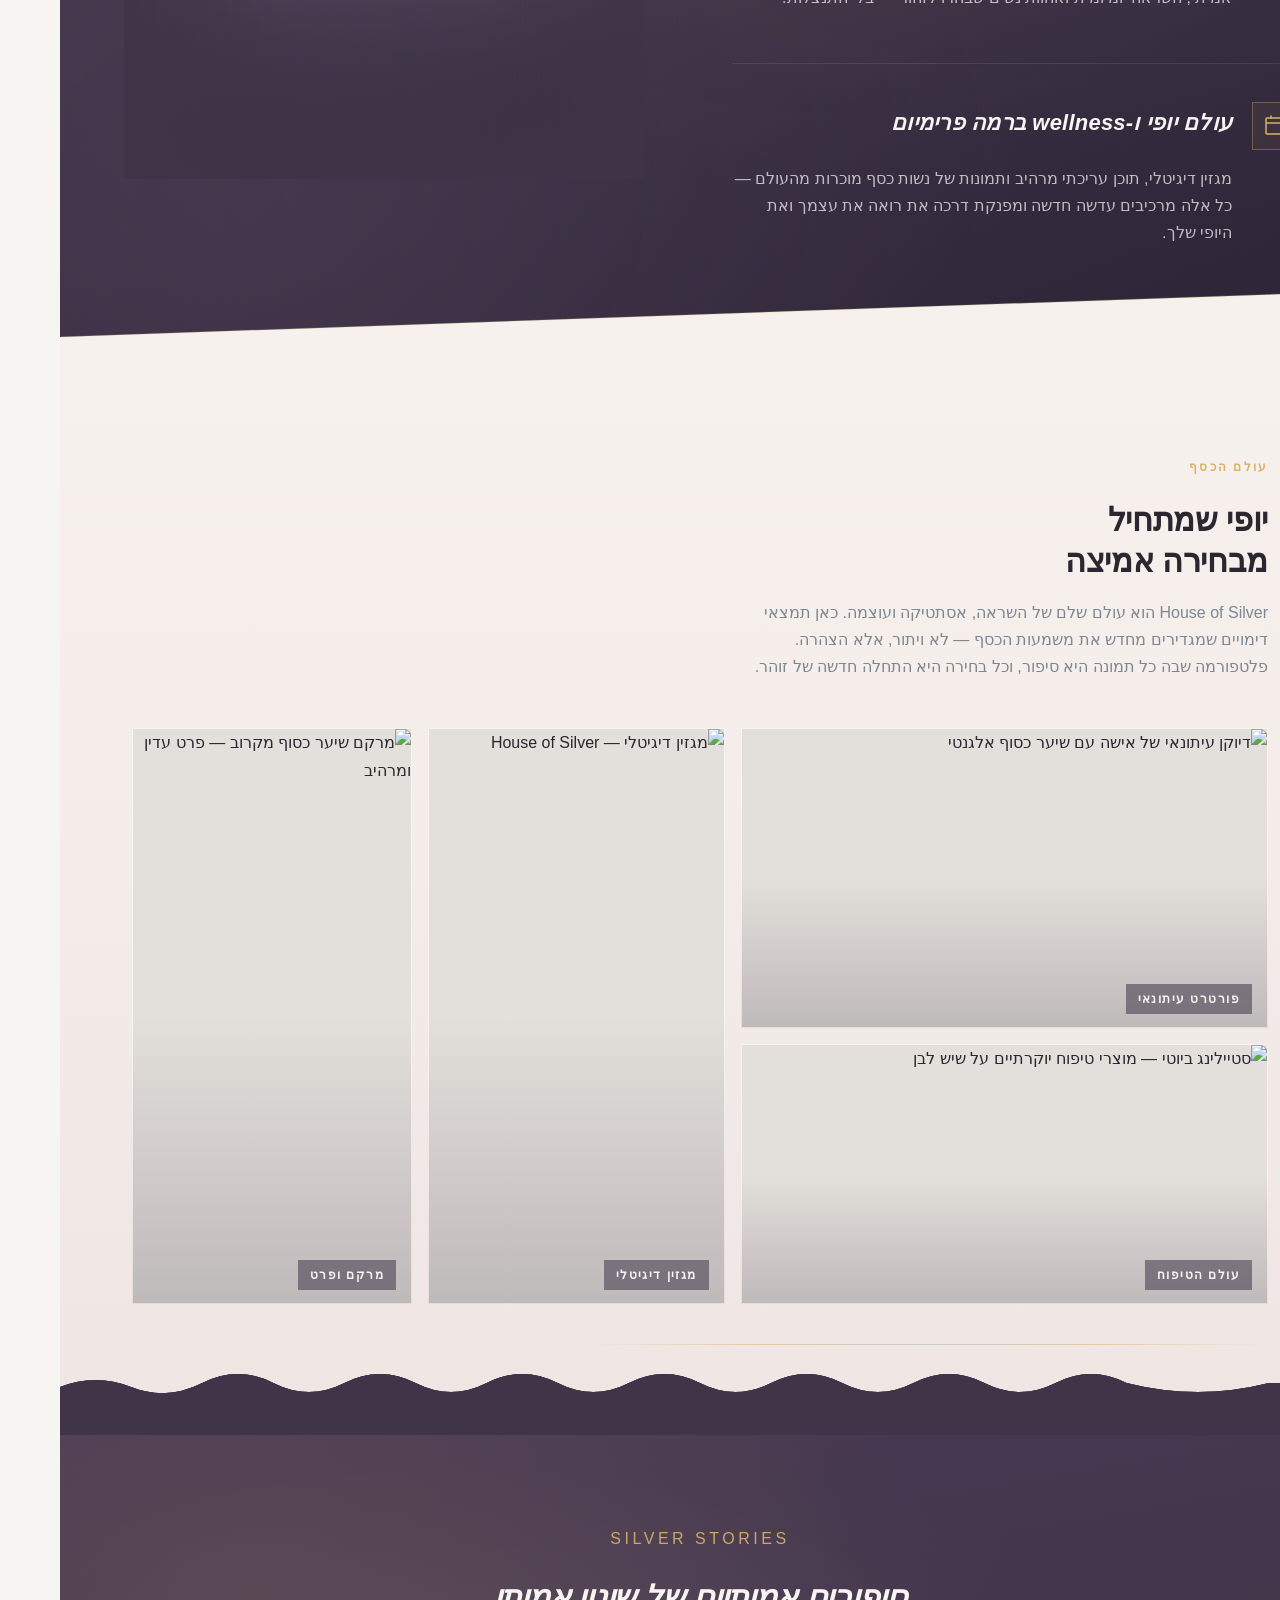
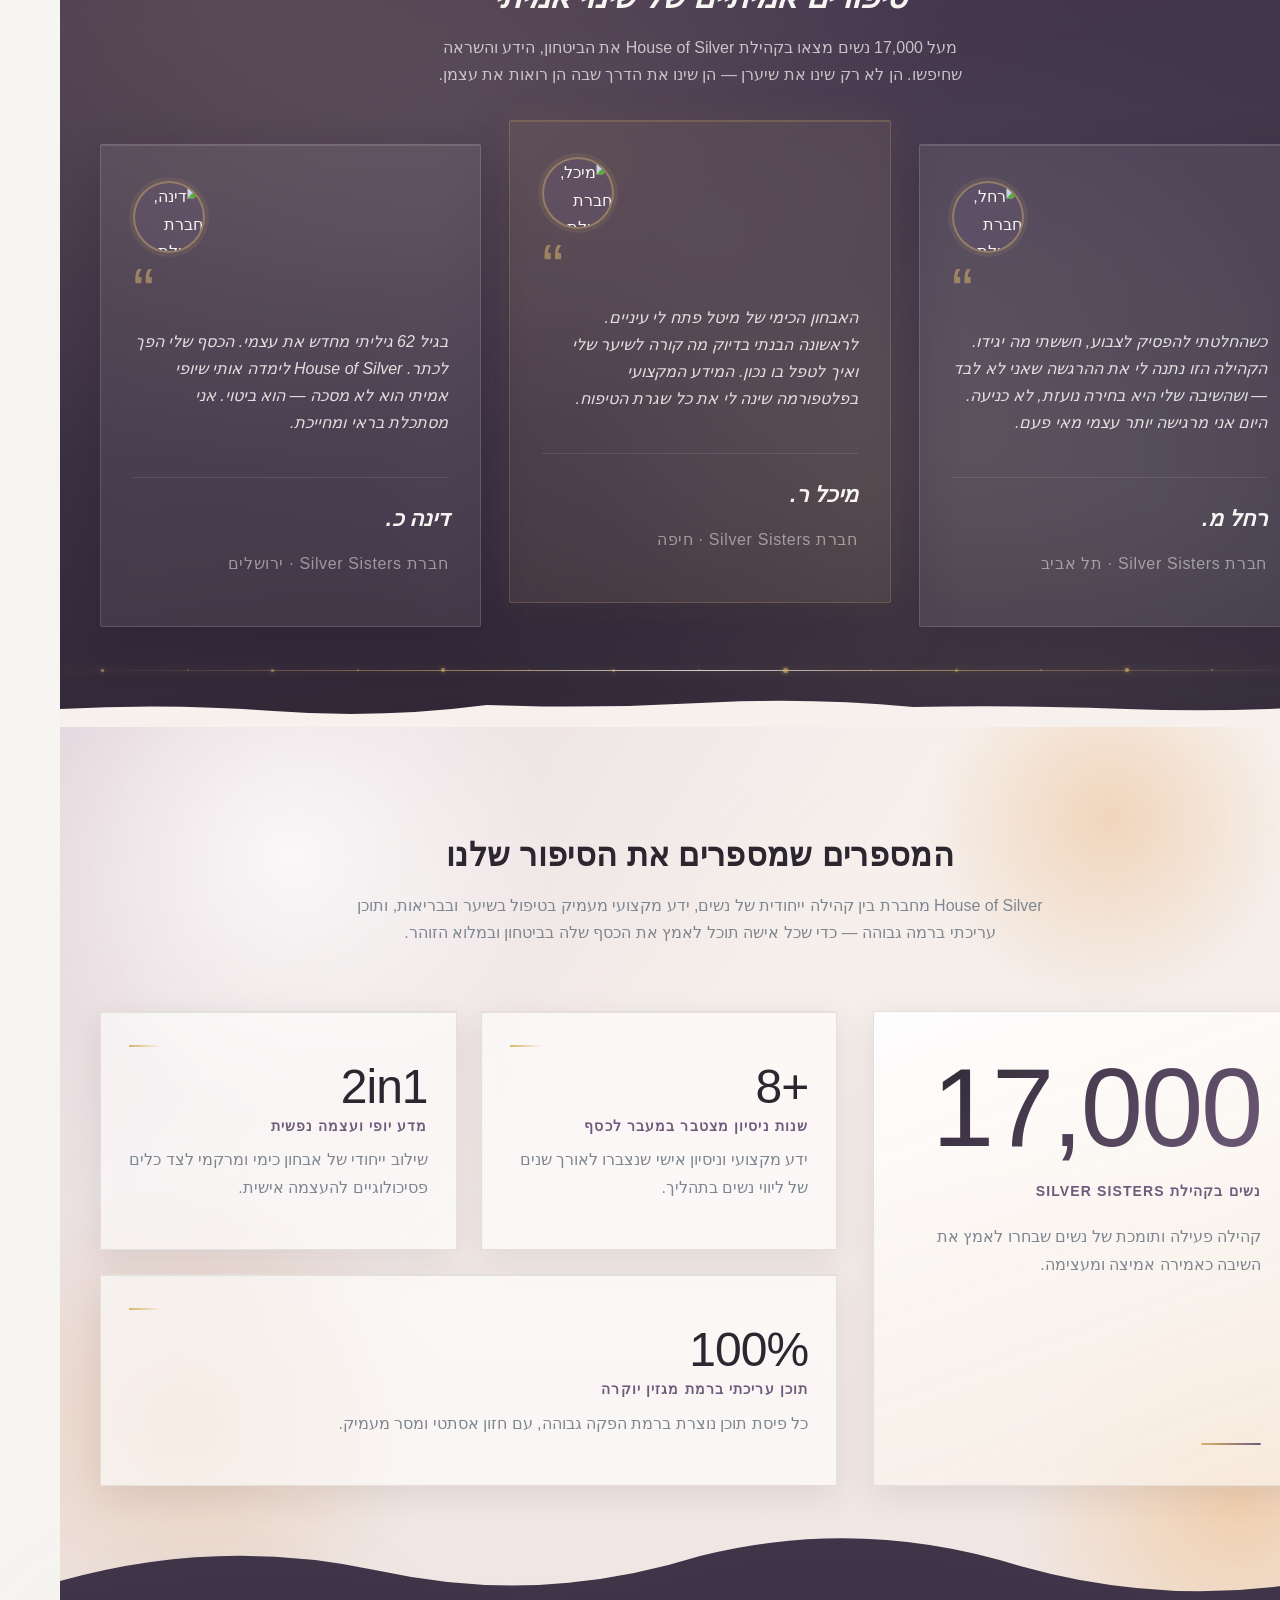
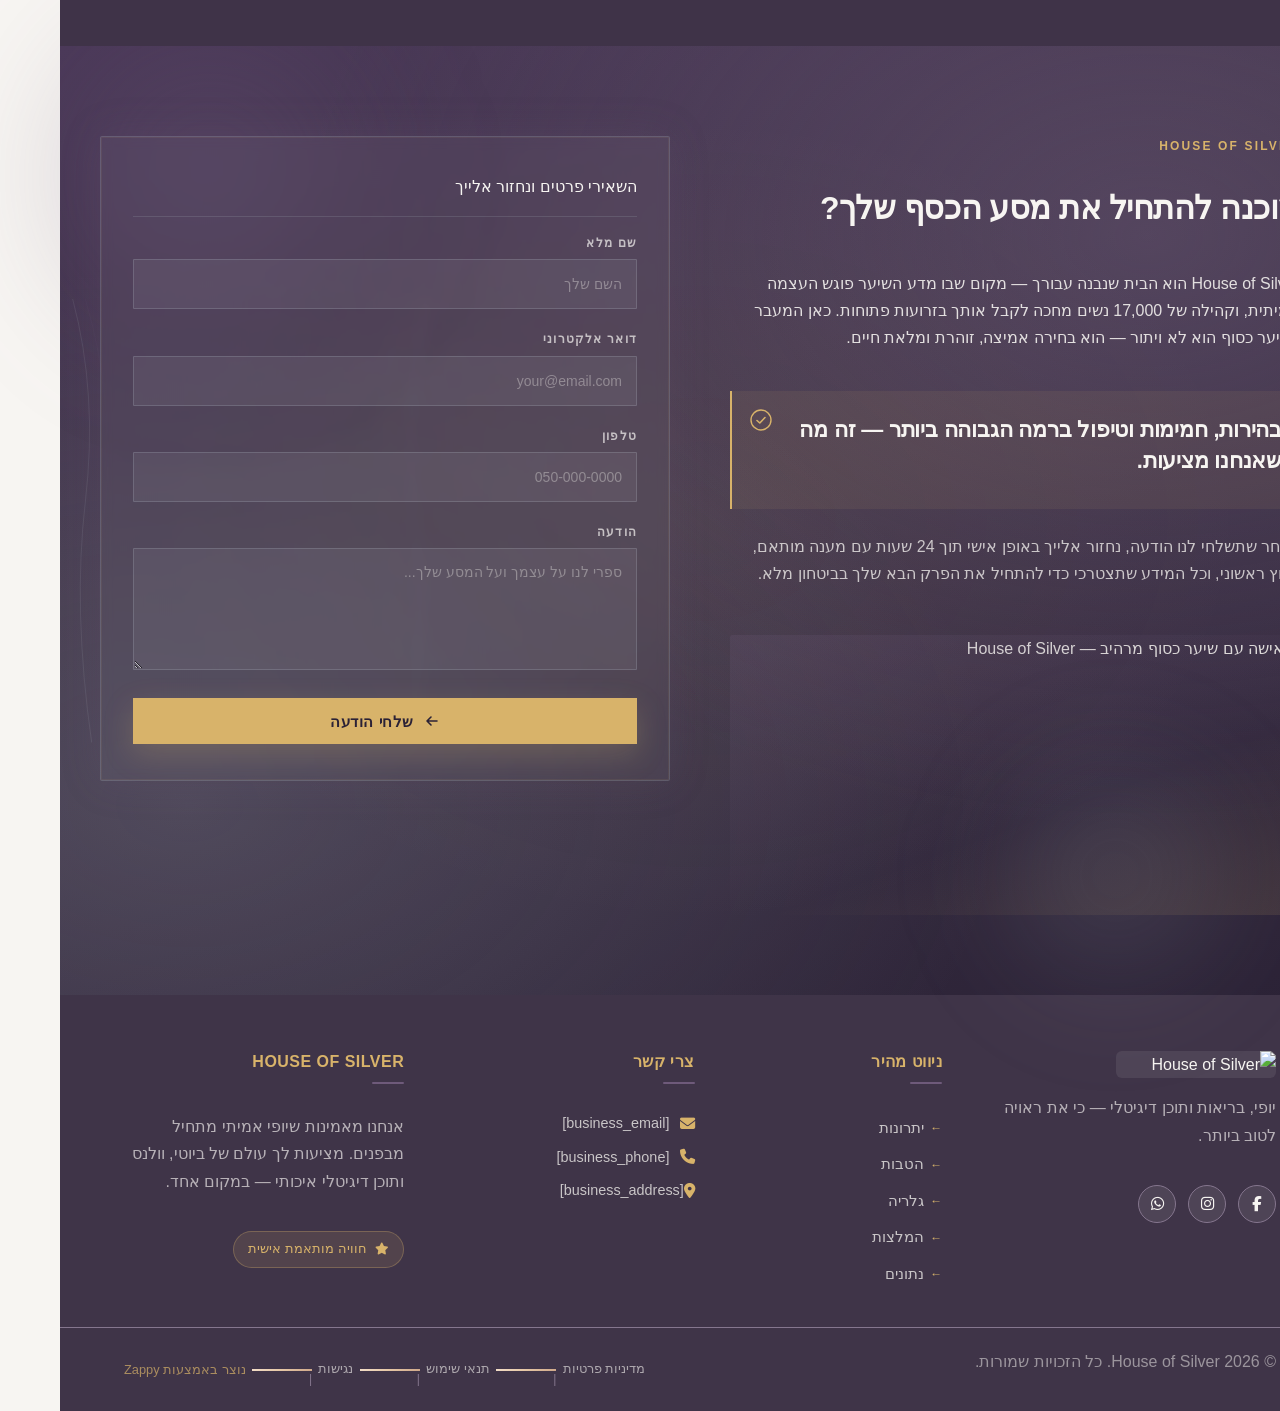
==== commit c72c88b1: "Background sync: Progressive GitHub Sync" ====
--- a/index.html
+++ b/index.html
@@ -342,7 +342,7 @@
   <div class="nav-container">
     <div class="nav-right-group"><div class="nav-brand">
       <a href="/" class="logo-link">
-        <img src="/assets/business-logo.webp" alt="House of Silver" class="logo">
+        <img src="/assets/house-of-silver-wellness-logo-1773851349111-095exb.webp?v=1773851350121-jc203c" alt="House of Silver" class="logo">
       </a>
     </div><ul class="nav-menu" id="navMenu"><li><a href="#features">תכונות</a></li><li><a href="#benefits">יתרונות</a></li><li><a href="#gallery">גלריה</a></li><li><a href="#testimonials">המלצות</a></li><li><a href="#stats">נתונים</a></li></ul></div>
 
@@ -1264,7 +1264,7 @@
 </section>
   </main>
   
-  <footer class="site-footer"><div class="footer-top"><div class="footer-container"><div class="footer-grid"><div class="footer-col footer-brand"><img src="/assets/business-logo.webp" alt="House of Silver" class="logo"><p class="footer-tagline">יופי, בריאות ותוכן דיגיטלי — כי את ראויה לטוב ביותר.</p><div class="footer-social"><a href="[facebook_handle]" aria-label="Facebook"><i class="fab fa-facebook-f"></i></a><a href="[instagram_handle]" aria-label="Instagram"><i class="fab fa-instagram"></i></a><a href="[whatsapp_handle]" aria-label="WhatsApp"><i class="fab fa-whatsapp"></i></a></div></div><div class="footer-col footer-links"><h4 class="footer-heading">ניווט מהיר</h4><ul><li><a href="#features">יתרונות</a></li><li><a href="#benefits">הטבות</a></li><li><a href="#gallery">גלריה</a></li><li><a href="#testimonials">המלצות</a></li><li><a href="#stats">נתונים</a></li></ul></div><div class="footer-col footer-contact"><h4 class="footer-heading">צרי קשר</h4><ul class="contact-list"><li><i class="fas fa-envelope"></i><a href="mailto:[business_email]">[business_email]</a></li><li><i class="fas fa-phone"></i><a href="tel:[business_phone]">[business_phone]</a></li><li><a href="/"><i class="fas fa-map-marker-alt"></i><span>[business_address]</span></a></li></ul></div><div class="footer-col footer-extra"><h4 class="footer-heading">House of Silver</h4><p class="footer-desc">אנחנו מאמינות שיופי אמיתי מתחיל מבפנים. מציעות לך עולם של ביוטי, וולנס ותוכן דיגיטלי איכותי — במקום אחד.</p><div class="footer-badge"><i class="fas fa-star"></i><span>חוויה מותאמת אישית</span></div></div></div></div></div><div class="footer-bottom"><div class="footer-container"><div class="footer-bottom-inner"><p class="footer-copy">© 2026 House of Silver. כל הזכויות שמורות.</p><div class="footer-legal"><a href="/privacy">מדיניות פרטיות</a><span class="divider">|</span><a href="/terms">תנאי שימוש</a><span class="divider">|</span><a href="/accessibility">נגישות</a><span class="divider">|</span><a href="https://zappy5.com" target="_blank" class="zappy-attribution">נוצר באמצעות Zappy</a></div></div></div></div></footer>
+  <footer class="site-footer"><div class="footer-top"><div class="footer-container"><div class="footer-grid"><div class="footer-col footer-brand"><img src="/assets/house-of-silver-wellness-logo-1773851349111-095exb.webp?v=1773851350121-jc203c" alt="House of Silver" class="logo"><p class="footer-tagline">יופי, בריאות ותוכן דיגיטלי — כי את ראויה לטוב ביותר.</p><div class="footer-social"><a href="[facebook_handle]" aria-label="Facebook"><i class="fab fa-facebook-f"></i></a><a href="[instagram_handle]" aria-label="Instagram"><i class="fab fa-instagram"></i></a><a href="[whatsapp_handle]" aria-label="WhatsApp"><i class="fab fa-whatsapp"></i></a></div></div><div class="footer-col footer-links"><h4 class="footer-heading">ניווט מהיר</h4><ul><li><a href="#features">יתרונות</a></li><li><a href="#benefits">הטבות</a></li><li><a href="#gallery">גלריה</a></li><li><a href="#testimonials">המלצות</a></li><li><a href="#stats">נתונים</a></li></ul></div><div class="footer-col footer-contact"><h4 class="footer-heading">צרי קשר</h4><ul class="contact-list"><li><i class="fas fa-envelope"></i><a href="mailto:[business_email]">[business_email]</a></li><li><i class="fas fa-phone"></i><a href="tel:[business_phone]">[business_phone]</a></li><li><a href="/"><i class="fas fa-map-marker-alt"></i><span>[business_address]</span></a></li></ul></div><div class="footer-col footer-extra"><h4 class="footer-heading">House of Silver</h4><p class="footer-desc">אנחנו מאמינות שיופי אמיתי מתחיל מבפנים. מציעות לך עולם של ביוטי, וולנס ותוכן דיגיטלי איכותי — במקום אחד.</p><div class="footer-badge"><i class="fas fa-star"></i><span>חוויה מותאמת אישית</span></div></div></div></div></div><div class="footer-bottom"><div class="footer-container"><div class="footer-bottom-inner"><p class="footer-copy">© 2026 House of Silver. כל הזכויות שמורות.</p><div class="footer-legal"><a href="/privacy">מדיניות פרטיות</a><span class="divider">|</span><a href="/terms">תנאי שימוש</a><span class="divider">|</span><a href="/accessibility">נגישות</a><span class="divider">|</span><a href="https://zappy5.com" target="_blank" class="zappy-attribution">נוצר באמצעות Zappy</a></div></div></div></div></footer>
   
   <a href="https://wa.me/[whatsapp_handle]" class="whatsapp-float" aria-label="WhatsApp">
     <i class="fab fa-whatsapp"></i>
